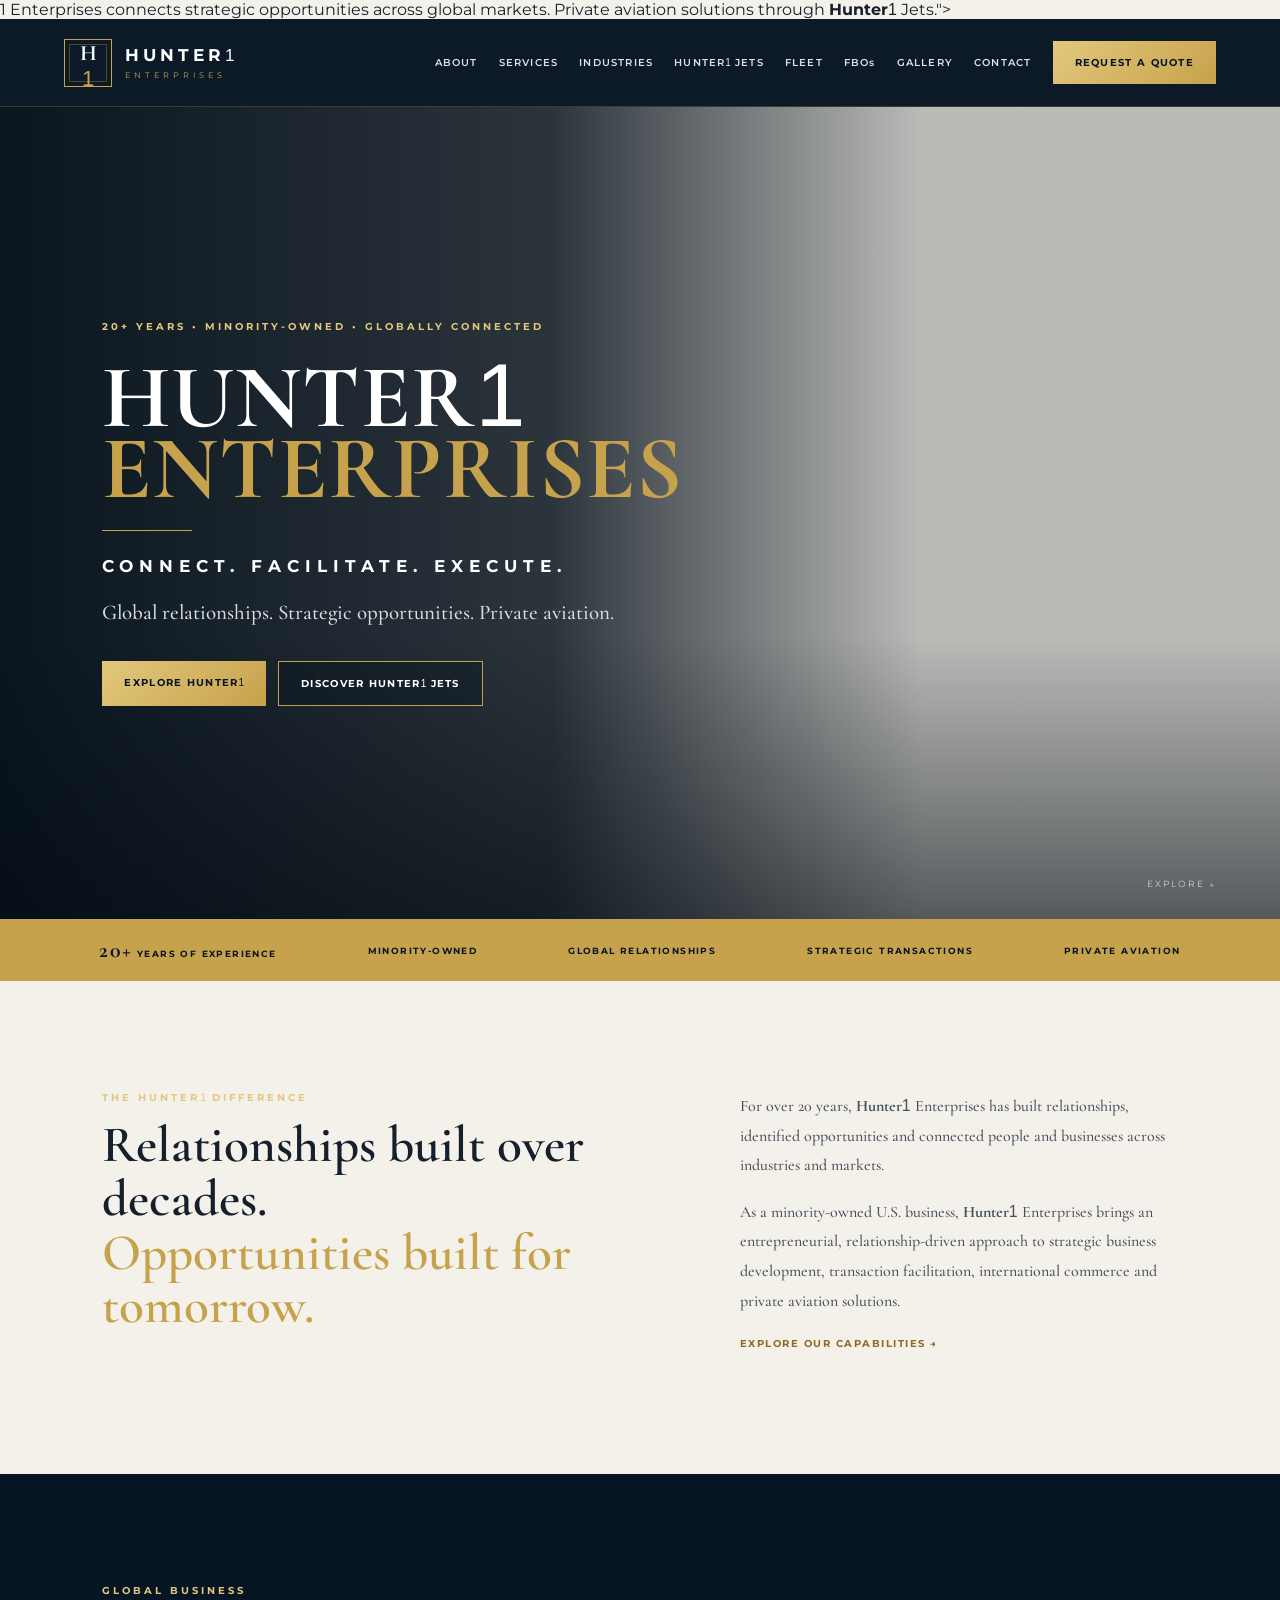
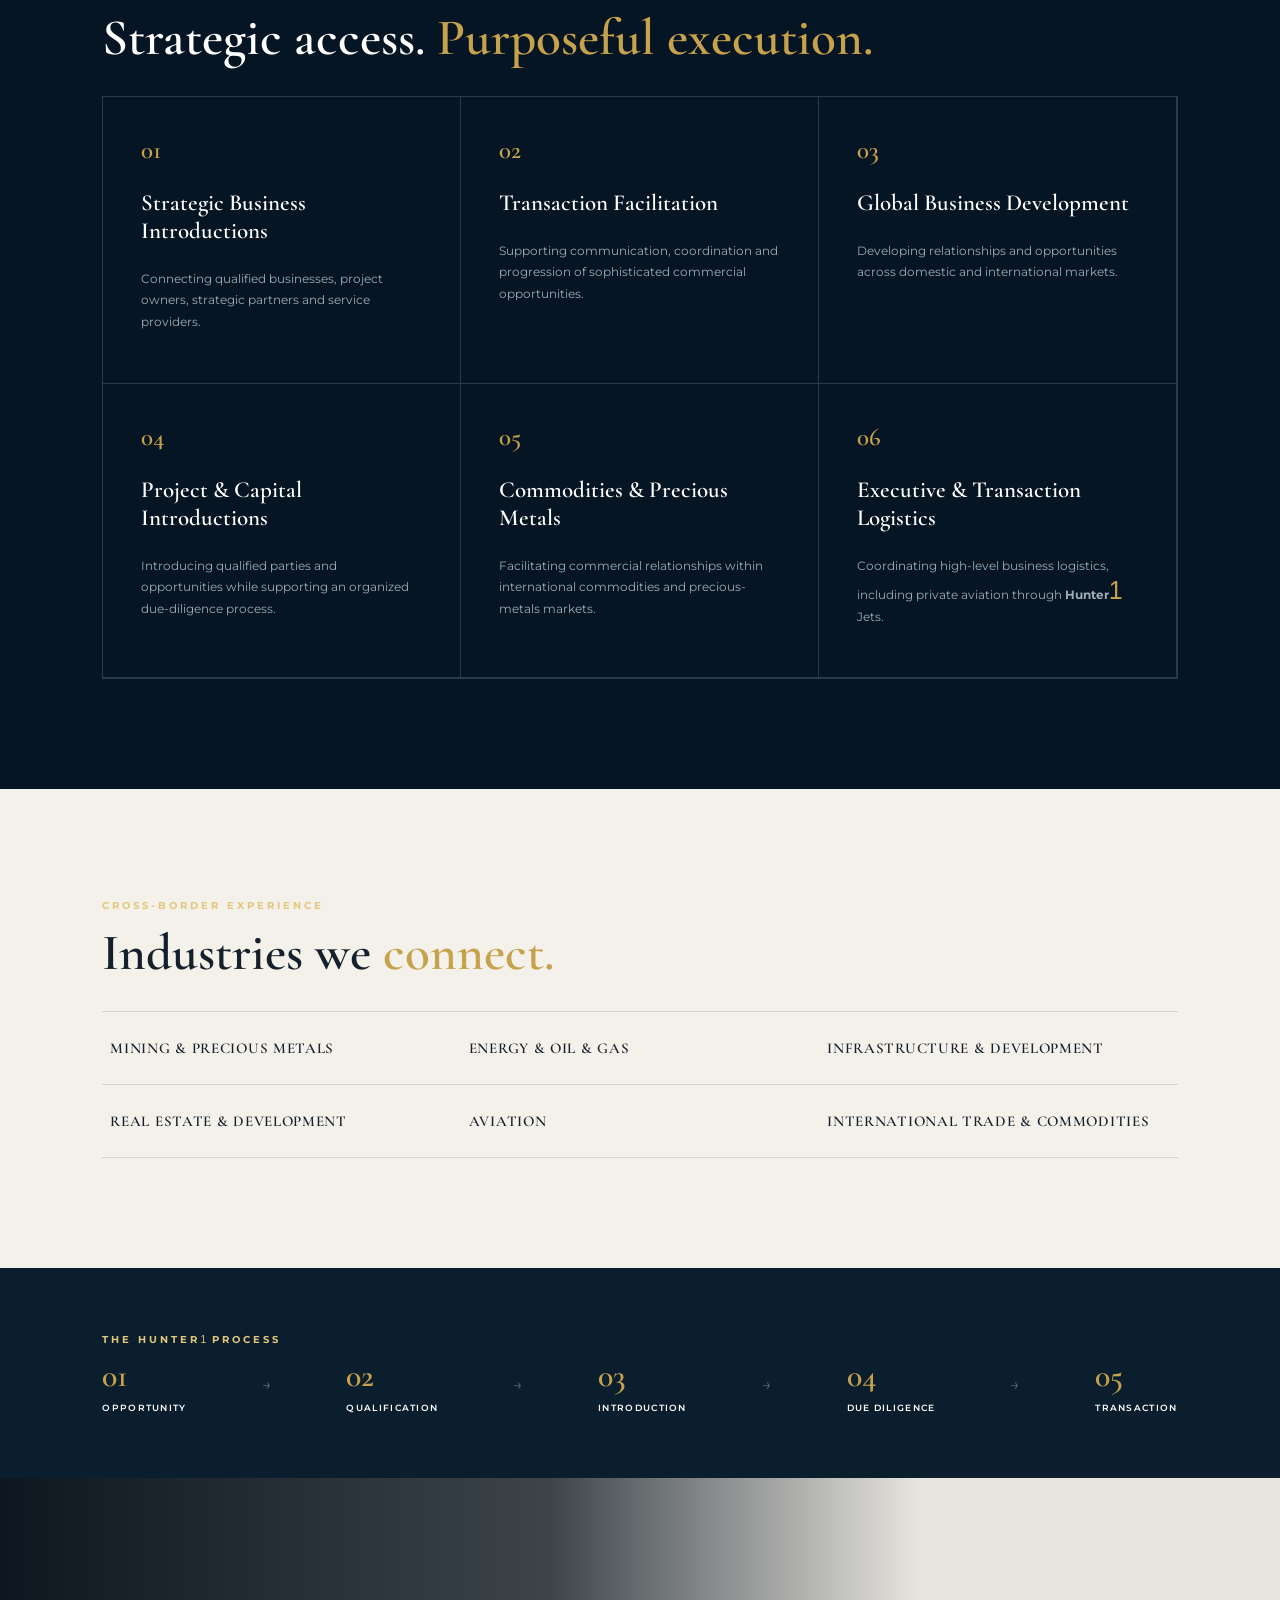
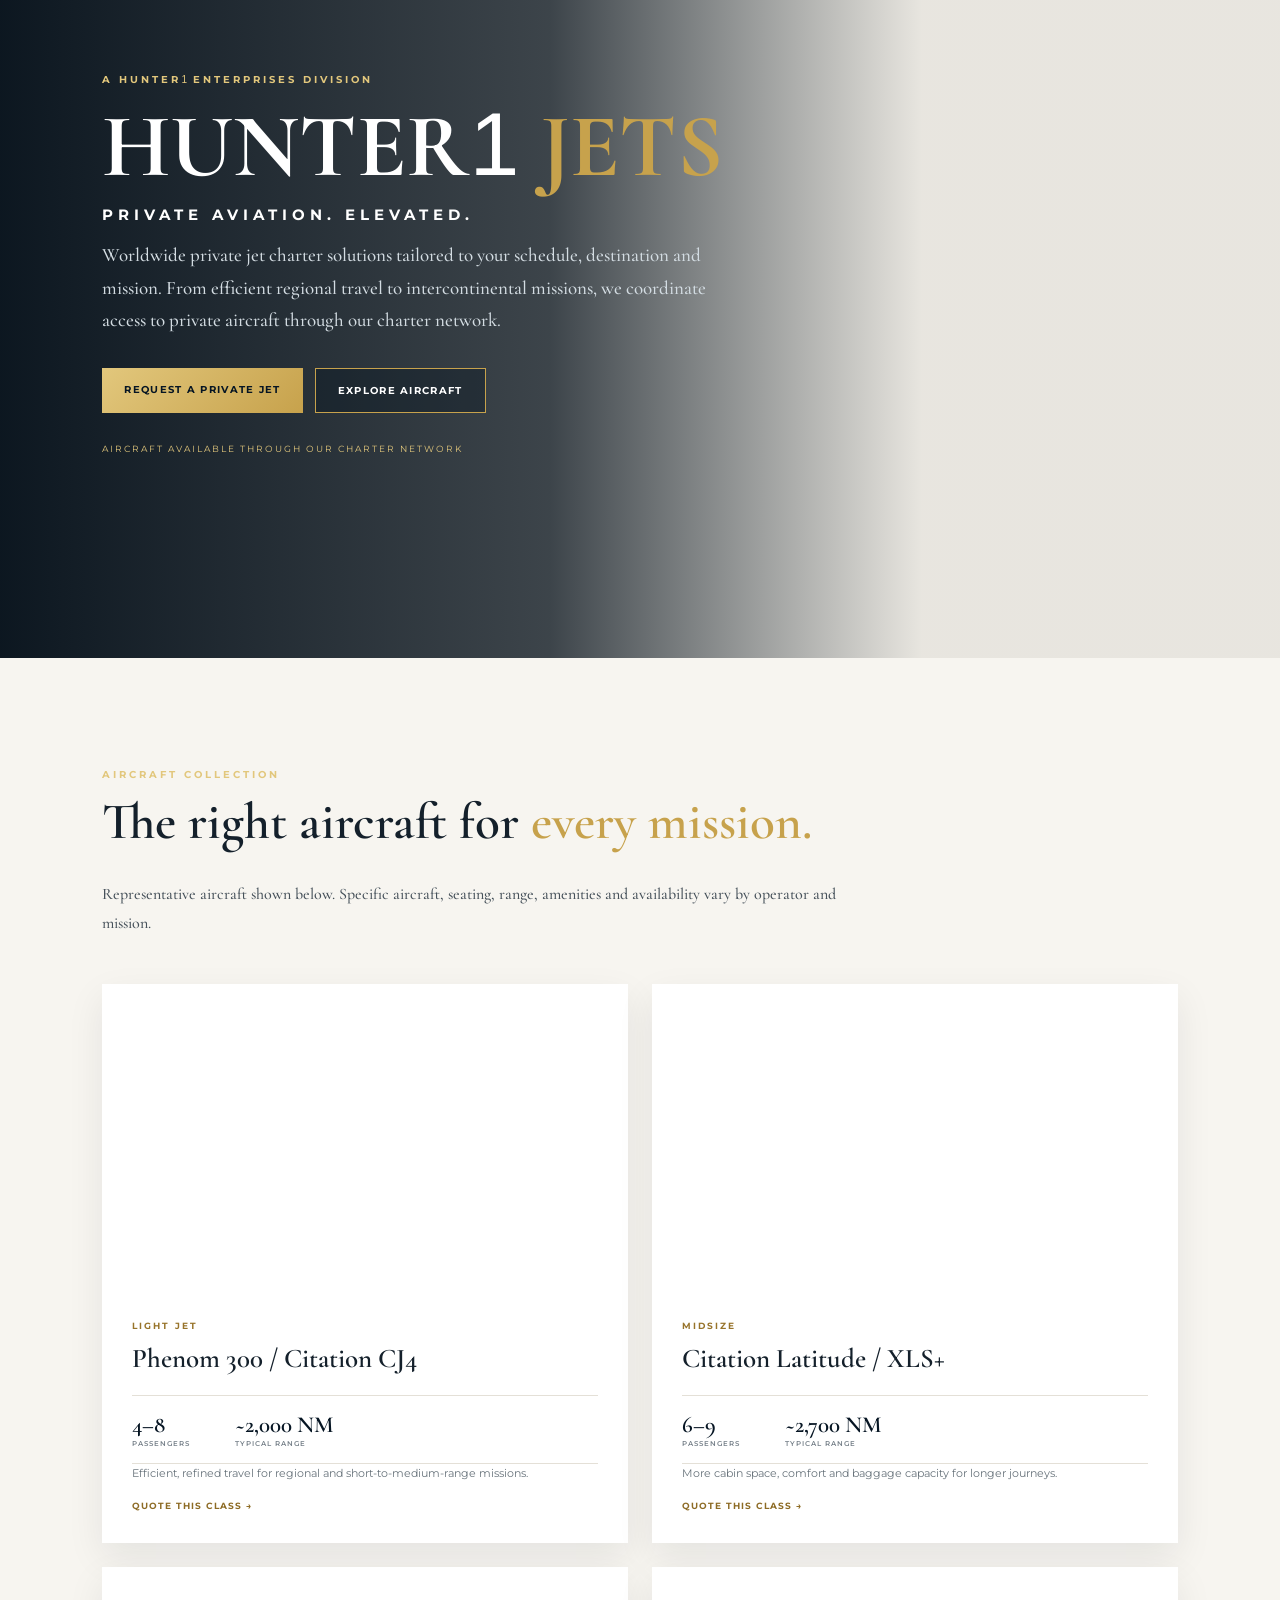
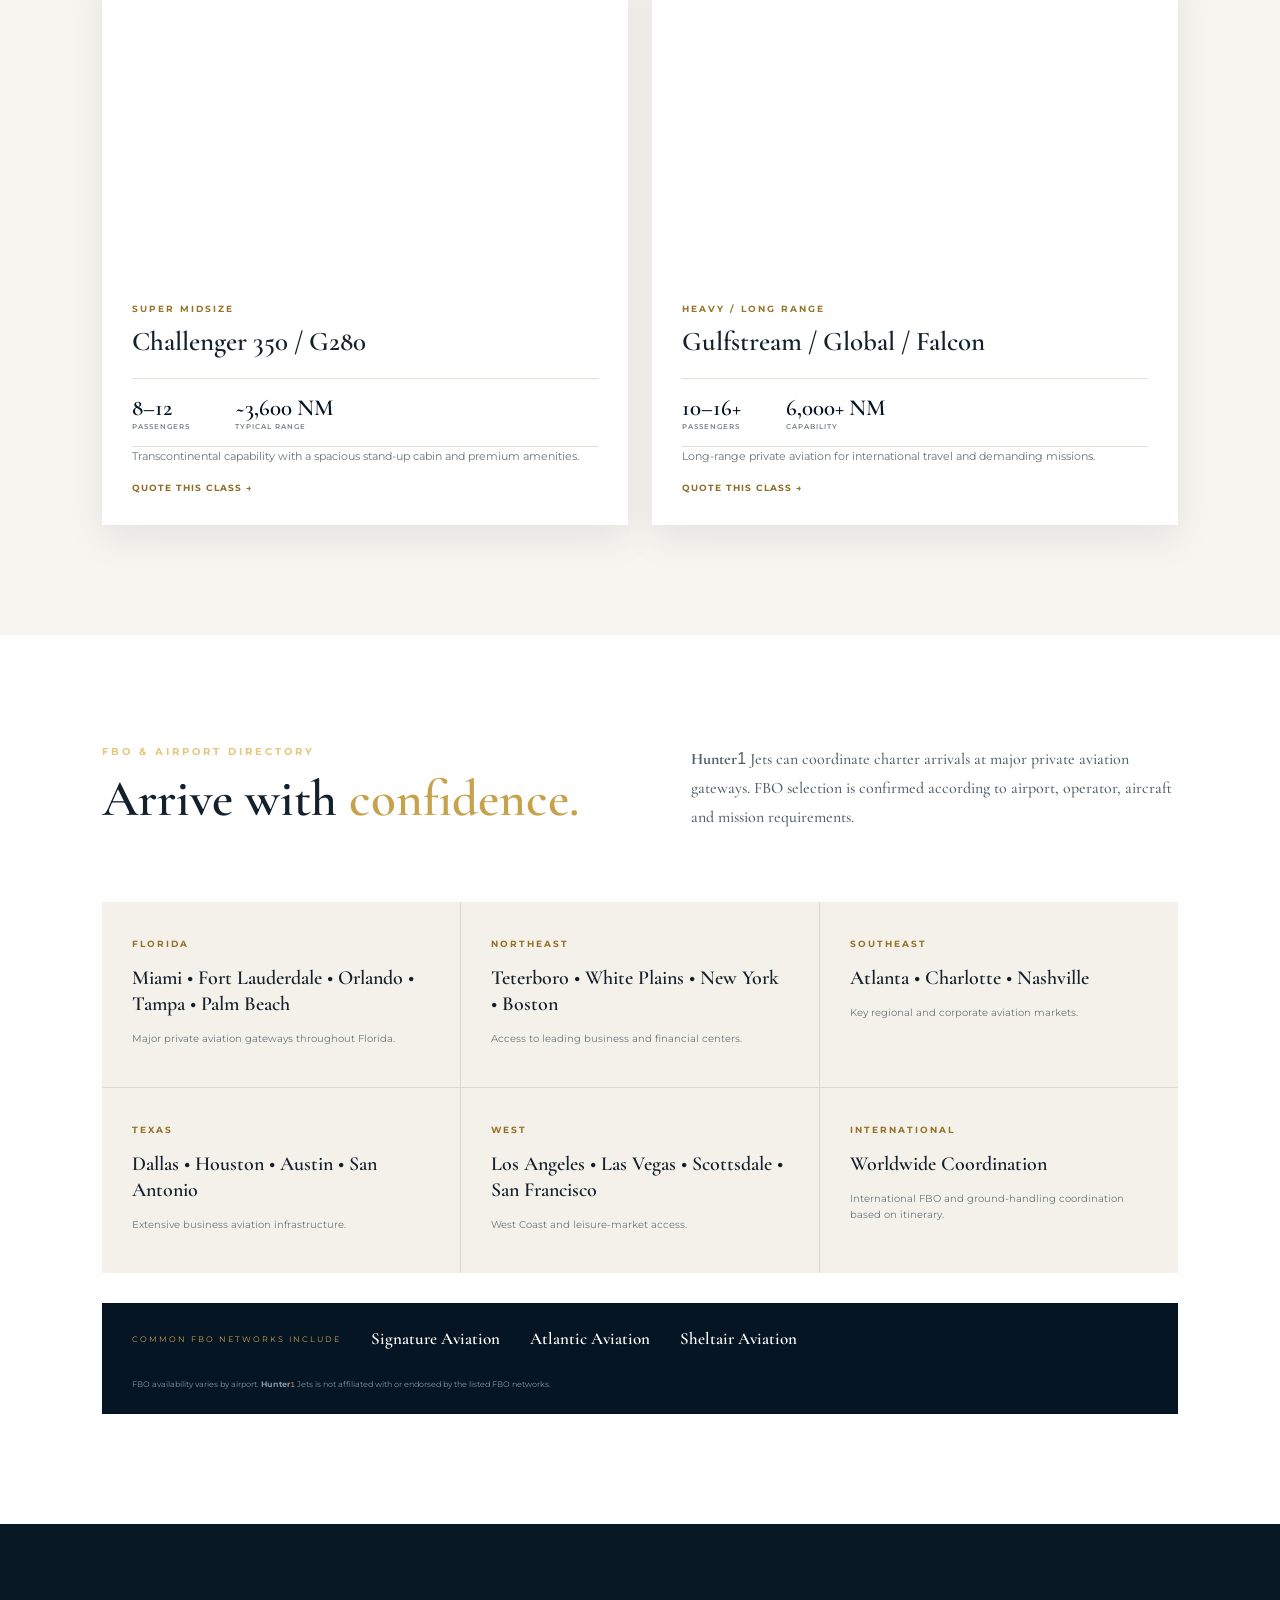
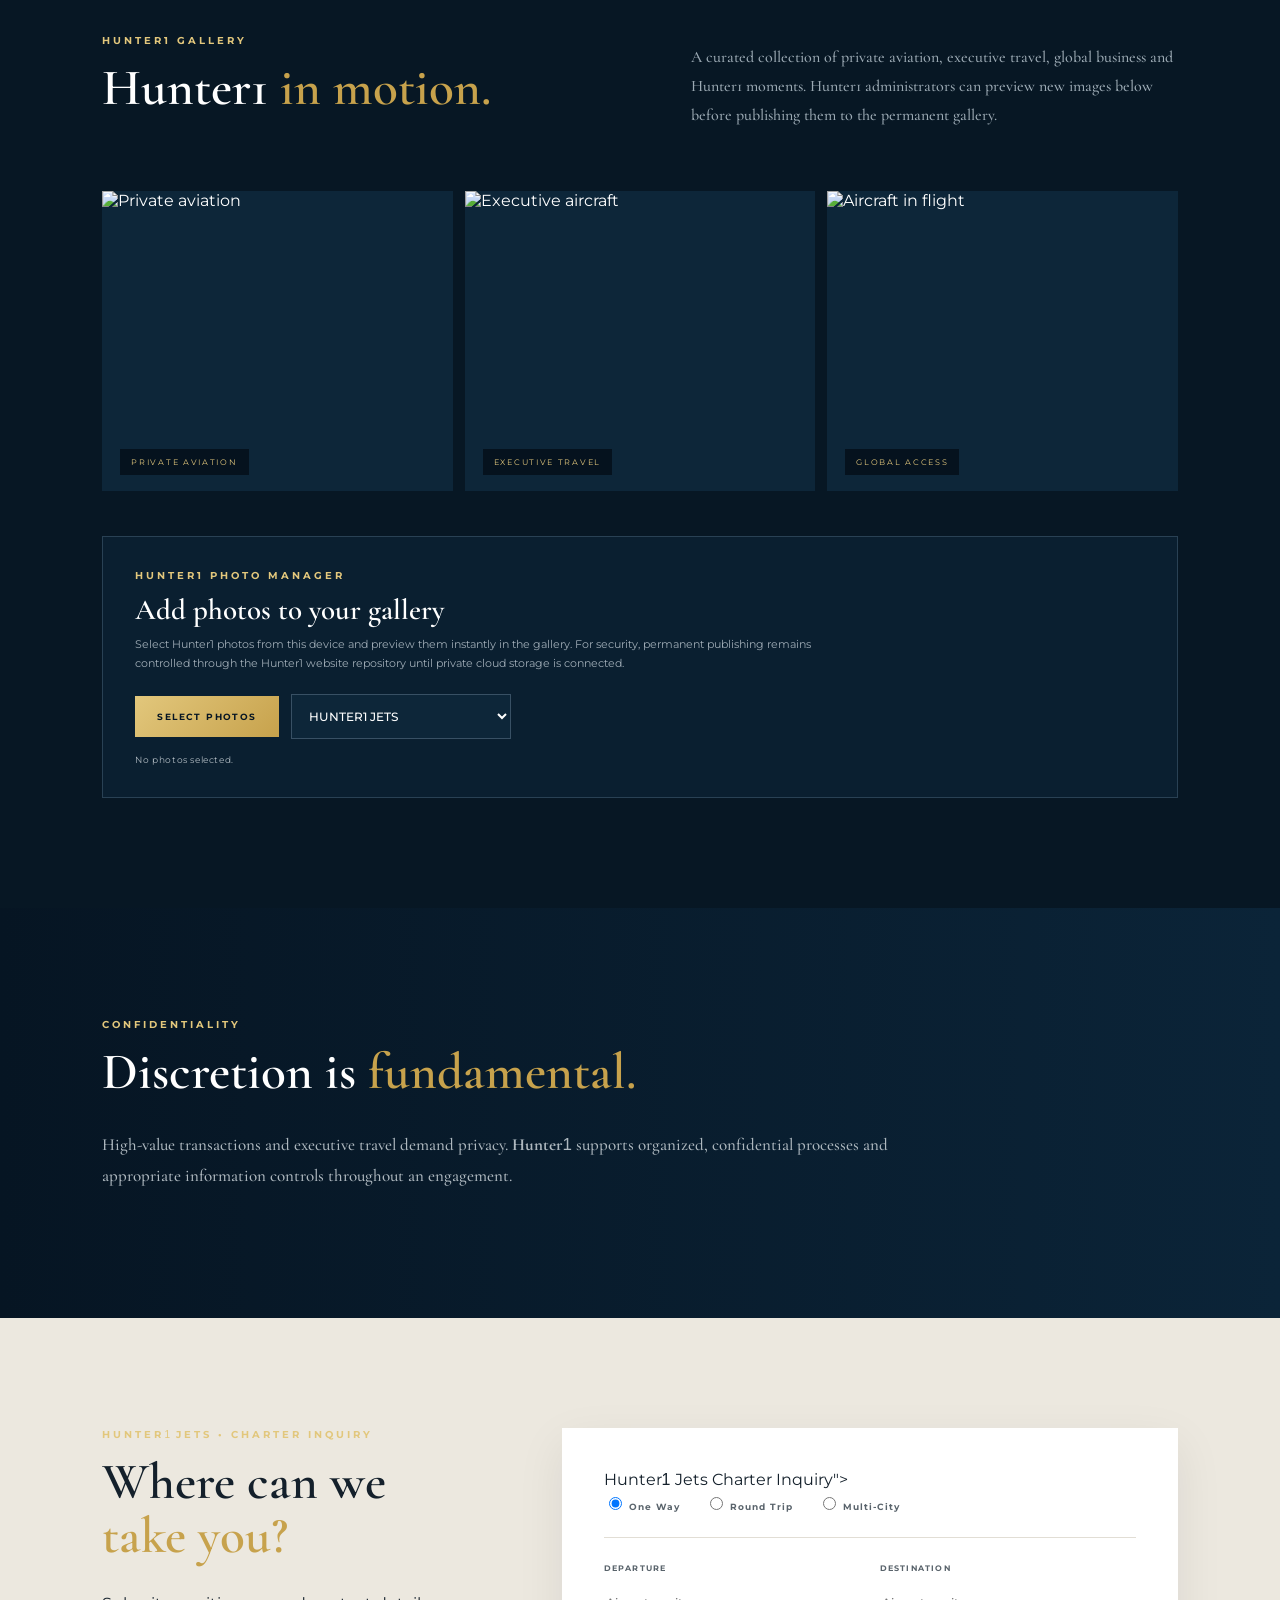
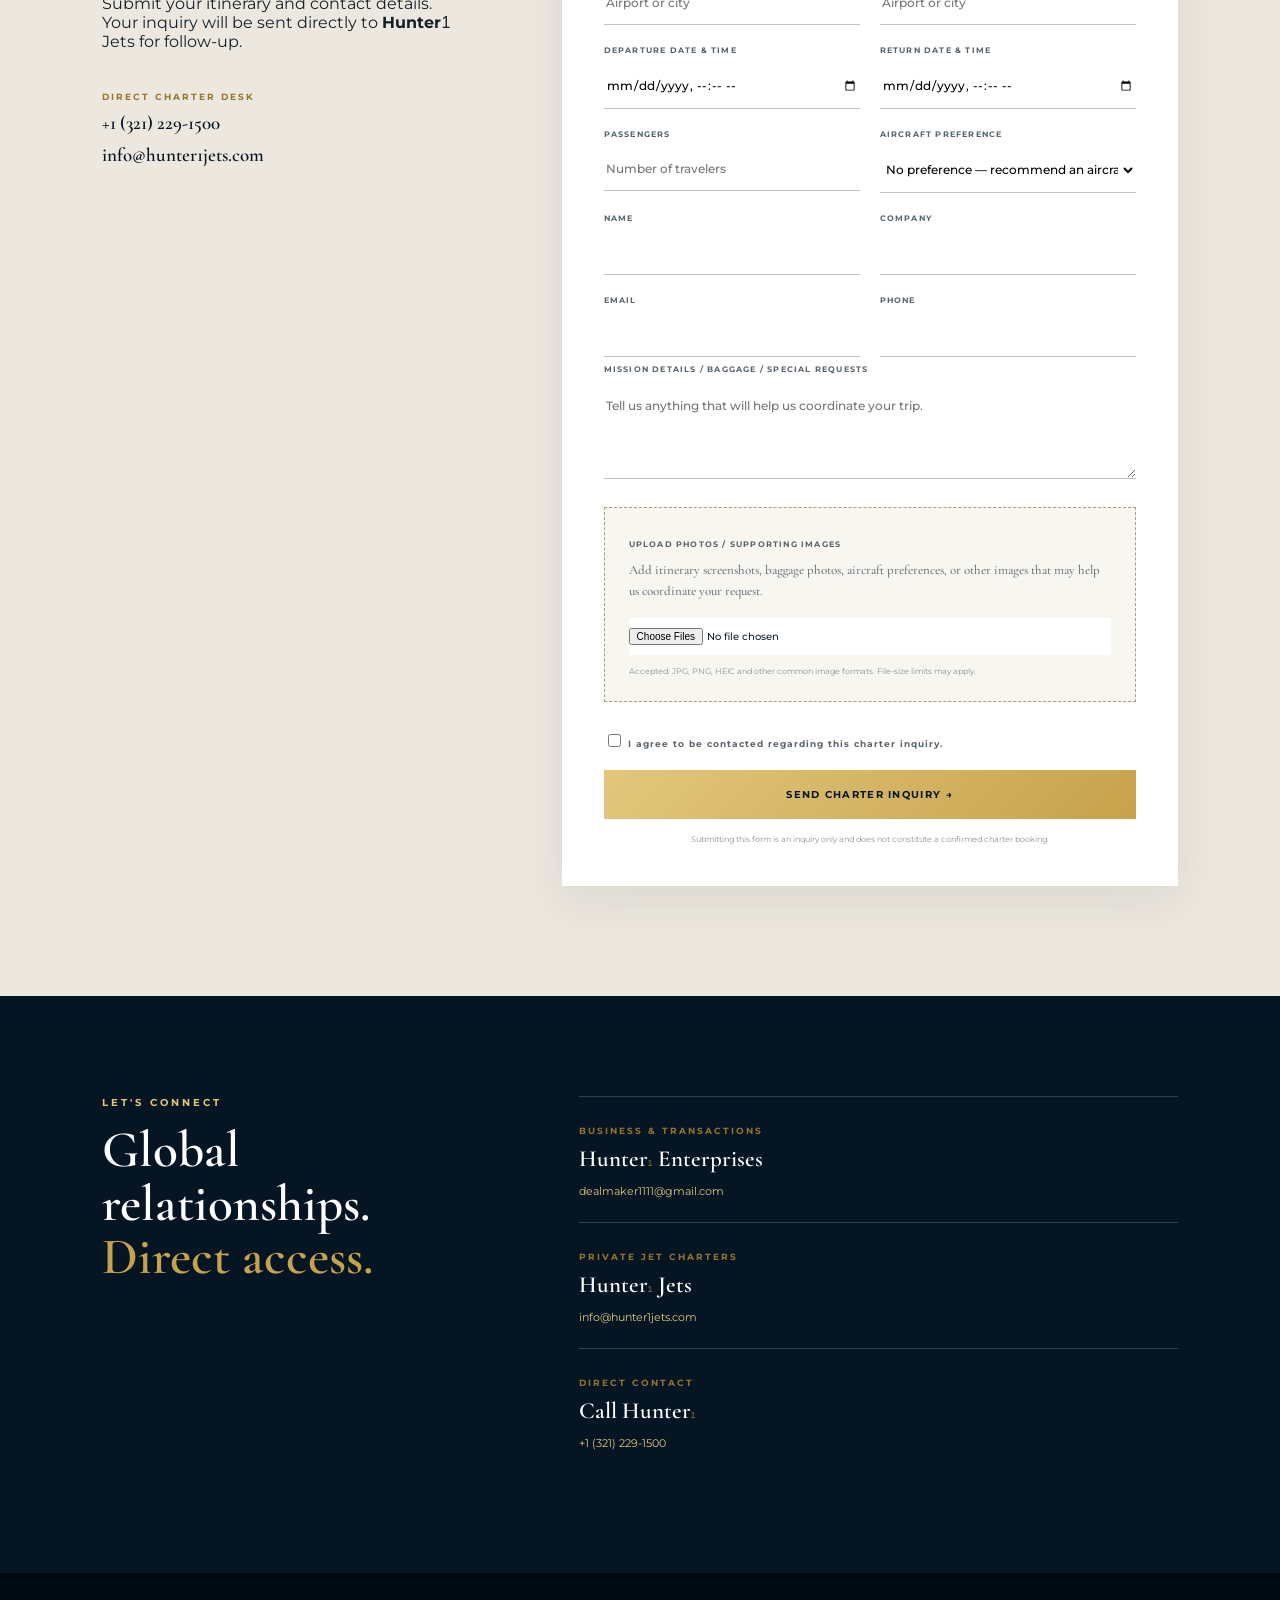
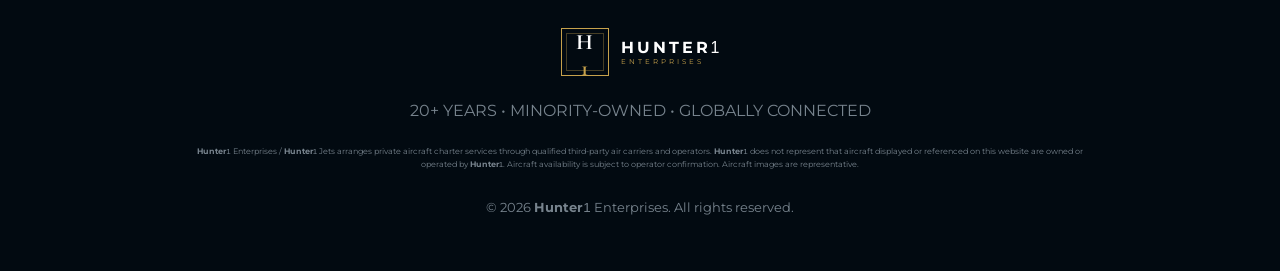
==== index.html @ 5f8fc7d3 "Fix contact links and limit styled numeral treatment" ====
<!doctype html><html lang="en"><head><meta charset="UTF-8"><meta name="viewport" content="width=device-width,initial-scale=1"><title>Hunter1 Enterprises | Global Business & Private Aviation</title><meta name="description" content="Hunter1 Enterprises connects strategic opportunities across global markets. Private aviation solutions through Hunter1 Jets.">1</span> Enterprises connects strategic opportunities across global markets. Private aviation solutions through <strong class="hunter-name">Hunter<span class="one">1</span></strong> Jets."><link rel="preconnect" href="https://fonts.googleapis.com"><link rel="preconnect" href="https://fonts.gstatic.com" crossorigin><link href="https://fonts.googleapis.com/css2?family=Cormorant+Garamond:wght@500;600;700&family=Montserrat:wght@400;500;600;700&display=swap" rel="stylesheet"><link rel="stylesheet" href="styles.css"></head><body>
<header><a class="brand" href="#home"><span class="mark">H<span class="one">1</span></span><span class="wordmark"><b>HUNTER<span class="one">1</span></b><small>ENTERPRISES</small></span></a><button class="menu" aria-label="Menu">☰</button><nav><a href="#about">ABOUT</a><a href="#services">SERVICES</a><a href="#industries">INDUSTRIES</a><a href="#jets">HUNTER<span class="one">1</span> JETS</a><a href="#fleet">FLEET</a><a href="#fbos">FBOs</a><a href="#gallery">GALLERY</a><a href="#contact">CONTACT</a><a class="gold" href="#quote">REQUEST A QUOTE</a></nav></header>
<main><section id="home" class="hero"><div class="hero-copy"><p class="eyebrow">20+ YEARS • MINORITY-OWNED • GLOBALLY CONNECTED</p><h1>HUNTER<span class="one">1</span><br><em>ENTERPRISES</em></h1><div class="rule"></div><h2>CONNECT. FACILITATE. EXECUTE.</h2><p class="lead">Global relationships. Strategic opportunities. Private aviation.</p><div class="actions"><a class="btn" href="#about">EXPLORE HUNTER<span class="one">1</span></a><a class="btn ghost" href="#jets">DISCOVER HUNTER<span class="one">1</span> JETS</a></div></div><a class="scroll" href="#about">EXPLORE ↓</a></section>
<section class="credentials"><span><b>20+</b> YEARS OF EXPERIENCE</span><span>MINORITY-OWNED</span><span>GLOBAL RELATIONSHIPS</span><span>STRATEGIC TRANSACTIONS</span><span>PRIVATE AVIATION</span></section>
<section id="about" class="intro section"><div><p class="eyebrow">THE HUNTER<span class="one">1</span> DIFFERENCE</p><h2>Relationships built over decades.<br><em>Opportunities built for tomorrow.</em></h2></div><div class="prose"><p>For over 20 years, <strong class="hunter-name">Hunter<span class="one">1</span></strong> Enterprises has built relationships, identified opportunities and connected people and businesses across industries and markets.</p><p>As a minority-owned U.S. business, <strong class="hunter-name">Hunter<span class="one">1</span></strong> Enterprises brings an entrepreneurial, relationship-driven approach to strategic business development, transaction facilitation, international commerce and private aviation solutions.</p><a class="textlink" href="#services">EXPLORE OUR CAPABILITIES →</a></div></section>
<section id="services" class="section ink"><p class="eyebrow">GLOBAL BUSINESS</p><h2>Strategic access. <em>Purposeful execution.</em></h2><div class="service-grid"><article><span>01</span><h3>Strategic Business Introductions</h3><p>Connecting qualified businesses, project owners, strategic partners and service providers.</p></article><article><span>02</span><h3>Transaction Facilitation</h3><p>Supporting communication, coordination and progression of sophisticated commercial opportunities.</p></article><article><span>03</span><h3>Global Business Development</h3><p>Developing relationships and opportunities across domestic and international markets.</p></article><article><span>04</span><h3>Project & Capital Introductions</h3><p>Introducing qualified parties and opportunities while supporting an organized due-diligence process.</p></article><article><span>05</span><h3>Commodities & Precious Metals</h3><p>Facilitating commercial relationships within international commodities and precious-metals markets.</p></article><article><span>06</span><h3>Executive & Transaction Logistics</h3><p>Coordinating high-level business logistics, including private aviation through <strong class="hunter-name">Hunter<span class="one">1</span></strong> Jets.</p></article></div></section>
<section id="industries" class="section"><p class="eyebrow">CROSS-BORDER EXPERIENCE</p><h2>Industries we <em>connect.</em></h2><div class="industry-grid"><div>MINING & PRECIOUS METALS</div><div>ENERGY & OIL & GAS</div><div>INFRASTRUCTURE & DEVELOPMENT</div><div>REAL ESTATE & DEVELOPMENT</div><div>AVIATION</div><div>INTERNATIONAL TRADE & COMMODITIES</div></div></section>
<section class="process"><p class="eyebrow">THE HUNTER<span class="one">1</span> PROCESS</p><div class="process-row"><span>01<small>OPPORTUNITY</small></span><i>→</i><span>02<small>QUALIFICATION</small></span><i>→</i><span>03<small>INTRODUCTION</small></span><i>→</i><span>04<small>DUE DILIGENCE</small></span><i>→</i><span>05<small>TRANSACTION</small></span></div></section>
<section id="jets" class="jet-hero"><div class="jet-copy"><p class="eyebrow">A HUNTER<span class="one">1</span> ENTERPRISES DIVISION</p><h2>HUNTER<span class="one">1</span> <em>JETS</em></h2><h3>PRIVATE AVIATION. ELEVATED.</h3><p>Worldwide private jet charter solutions tailored to your schedule, destination and mission. From efficient regional travel to intercontinental missions, we coordinate access to private aircraft through our charter network.</p><div class="actions"><a class="btn" href="#quote">REQUEST A PRIVATE JET</a><a class="btn ghost" href="#fleet">EXPLORE AIRCRAFT</a></div><p class="network">AIRCRAFT AVAILABLE THROUGH OUR CHARTER NETWORK</p></div></section>
<section id="fleet" class="section fleet-section"><p class="eyebrow">AIRCRAFT COLLECTION</p><h2>The right aircraft for <em>every mission.</em></h2><p class="sub">Representative aircraft shown below. Specific aircraft, seating, range, amenities and availability vary by operator and mission.</p><div class="fleet-grid">
<article><div class="aircraft-img light"></div><div class="aircraft-body"><span>LIGHT JET</span><h3>Phenom 300 / Citation CJ4</h3><div class="specs"><b>4–8<small>PASSENGERS</small></b><b>~2,000 NM<small>TYPICAL RANGE</small></b></div><p>Efficient, refined travel for regional and short-to-medium-range missions.</p><a href="#quote" data-aircraft="Light Jet">QUOTE THIS CLASS →</a></div></article>
<article><div class="aircraft-img mid"></div><div class="aircraft-body"><span>MIDSIZE</span><h3>Citation Latitude / XLS+</h3><div class="specs"><b>6–9<small>PASSENGERS</small></b><b>~2,700 NM<small>TYPICAL RANGE</small></b></div><p>More cabin space, comfort and baggage capacity for longer journeys.</p><a href="#quote" data-aircraft="Midsize Jet">QUOTE THIS CLASS →</a></div></article>
<article><div class="aircraft-img super"></div><div class="aircraft-body"><span>SUPER MIDSIZE</span><h3>Challenger 350 / G280</h3><div class="specs"><b>8–12<small>PASSENGERS</small></b><b>~3,600 NM<small>TYPICAL RANGE</small></b></div><p>Transcontinental capability with a spacious stand-up cabin and premium amenities.</p><a href="#quote" data-aircraft="Super Midsize Jet">QUOTE THIS CLASS →</a></div></article>
<article><div class="aircraft-img heavy"></div><div class="aircraft-body"><span>HEAVY / LONG RANGE</span><h3>Gulfstream / Global / Falcon</h3><div class="specs"><b>10–16+<small>PASSENGERS</small></b><b>6,000+ NM<small>CAPABILITY</small></b></div><p>Long-range private aviation for international travel and demanding missions.</p><a href="#quote" data-aircraft="Heavy / Long Range">QUOTE THIS CLASS →</a></div></article></div></section>
<section id="fbos" class="section fbo"><div class="fbo-head"><div><p class="eyebrow">FBO & AIRPORT DIRECTORY</p><h2>Arrive with <em>confidence.</em></h2></div><p><strong class="hunter-name">Hunter<span class="one">1</span></strong> Jets can coordinate charter arrivals at major private aviation gateways. FBO selection is confirmed according to airport, operator, aircraft and mission requirements.</p></div><div class="fbo-grid"><article><b>FLORIDA</b><h3>Miami • Fort Lauderdale • Orlando • Tampa • Palm Beach</h3><p>Major private aviation gateways throughout Florida.</p></article><article><b>NORTHEAST</b><h3>Teterboro • White Plains • New York • Boston</h3><p>Access to leading business and financial centers.</p></article><article><b>SOUTHEAST</b><h3>Atlanta • Charlotte • Nashville</h3><p>Key regional and corporate aviation markets.</p></article><article><b>TEXAS</b><h3>Dallas • Houston • Austin • San Antonio</h3><p>Extensive business aviation infrastructure.</p></article><article><b>WEST</b><h3>Los Angeles • Las Vegas • Scottsdale • San Francisco</h3><p>West Coast and leisure-market access.</p></article><article><b>INTERNATIONAL</b><h3>Worldwide Coordination</h3><p>International FBO and ground-handling coordination based on itinerary.</p></article></div><div class="fbo-networks"><span>COMMON FBO NETWORKS INCLUDE</span><b>Signature Aviation</b><b>Atlantic Aviation</b><b>Sheltair Aviation</b><small>FBO availability varies by airport. <strong class="hunter-name">Hunter<span class="one">1</span></strong> Jets is not affiliated with or endorsed by the listed FBO networks.</small></div></section>
<section id="gallery" class="section gallery"><div class="gallery-head"><div><p class="eyebrow">HUNTER1 GALLERY</p><h2>Hunter1 <em>in motion.</em></h2></div><p>A curated collection of private aviation, executive travel, global business and Hunter1 moments. Hunter1 administrators can preview new images below before publishing them to the permanent gallery.</p></div><div id="galleryGrid" class="gallery-grid"><figure><img src="https://images.unsplash.com/photo-1540962351504-03099e0a754b?auto=format&fit=crop&w=1200&q=85" alt="Private aviation"><figcaption>PRIVATE AVIATION</figcaption></figure><figure><img src="https://images.unsplash.com/photo-1569154941061-e231b4725ef1?auto=format&fit=crop&w=1200&q=85" alt="Executive aircraft"><figcaption>EXECUTIVE TRAVEL</figcaption></figure><figure><img src="https://images.unsplash.com/photo-1436491865332-7a61a109cc05?auto=format&fit=crop&w=1200&q=85" alt="Aircraft in flight"><figcaption>GLOBAL ACCESS</figcaption></figure></div><div class="admin-upload"><p class="eyebrow">HUNTER1 PHOTO MANAGER</p><h3>Add photos to your gallery</h3><p>Select Hunter1 photos from this device and preview them instantly in the gallery. For security, permanent publishing remains controlled through the Hunter1 website repository until private cloud storage is connected.</p><div class="upload-controls"><label class="upload-btn" for="hunterGalleryUpload">SELECT PHOTOS</label><input id="hunterGalleryUpload" type="file" accept="image/*" multiple hidden><select id="galleryCategory"><option>HUNTER1 JETS</option><option>AIRCRAFT</option><option>EXECUTIVE TRAVEL</option><option>GLOBAL BUSINESS</option><option>EVENTS</option><option>FEATURED</option></select></div><div id="uploadStatus" class="upload-status">No photos selected.</div></div></section><section class="privacy"><p class="eyebrow">CONFIDENTIALITY</p><h2>Discretion is <em>fundamental.</em></h2><p>High-value transactions and executive travel demand privacy. <strong class="hunter-name">Hunter<span class="one">1</span></strong> supports organized, confidential processes and appropriate information controls throughout an engagement.</p></section>
<section id="quote" class="quote section"><div class="quote-intro"><p class="eyebrow">HUNTER<span class="one">1</span> JETS • CHARTER INQUIRY</p><h2>Where can we <em>take you?</em></h2><p>Submit your itinerary and contact details. Your inquiry will be sent directly to <strong class="hunter-name">Hunter<span class="one">1</span></strong> Jets for follow-up.</p><div class="direct"><span>DIRECT CHARTER DESK</span><a href="tel:+13212291500">+1 (321) 229-1500</a><a href="mailto:info@hunter1jets.com">info@hunter1jets.com</a></div></div>
<form id="charterForm" action="https://formsubmit.co/info@hunter1jets.com" method="POST"><input type="hidden" name="_subject" value="New <strong class="hunter-name">Hunter<span class="one">1</span></strong> Jets Charter Inquiry"><input type="hidden" name="_template" value="table"><input type="text" name="_honey" class="hide" tabindex="-1" autocomplete="off"><div class="triptype"><label><input type="radio" name="Trip Type" value="One Way" checked> One Way</label><label><input type="radio" name="Trip Type" value="Round Trip"> Round Trip</label><label><input type="radio" name="Trip Type" value="Multi-City"> Multi-City</label></div><div class="formgrid"><label>DEPARTURE<input name="Departure" placeholder="Airport or city" required></label><label>DESTINATION<input name="Destination" placeholder="Airport or city" required></label><label>DEPARTURE DATE & TIME<input type="datetime-local" name="Departure Date" required></label><label>RETURN DATE & TIME<input type="datetime-local" name="Return Date"></label><label>PASSENGERS<input type="number" min="1" name="Passengers" placeholder="Number of travelers" required></label><label>AIRCRAFT PREFERENCE<select id="aircraftSelect" name="Aircraft Preference"><option value="No preference">No preference — recommend an aircraft</option><option>Light Jet</option><option>Midsize Jet</option><option>Super Midsize Jet</option><option>Heavy / Long Range</option></select></label><label>NAME<input name="Name" required></label><label>COMPANY<input name="Company"></label><label>EMAIL<input type="email" name="Email" required></label><label>PHONE<input type="tel" name="Phone" required></label></div><label>MISSION DETAILS / BAGGAGE / SPECIAL REQUESTS<textarea name="Details" placeholder="Tell us anything that will help us coordinate your trip."></textarea></label><div class="upload-box"><label for="photoUpload">UPLOAD PHOTOS / SUPPORTING IMAGES</label><p>Add itinerary screenshots, baggage photos, aircraft preferences, or other images that may help us coordinate your request.</p><input id="photoUpload" class="file-input" type="file" name="attachment" accept="image/*" multiple><small>Accepted: JPG, PNG, HEIC and other common image formats. File-size limits may apply.</small></div><label class="consent"><input type="checkbox" required> I agree to be contacted regarding this charter inquiry.</label><button class="btn submit" type="submit">SEND CHARTER INQUIRY →</button><p class="formnote">Submitting this form is an inquiry only and does not constitute a confirmed charter booking.</p></form></section>
<section id="contact" class="contact"><div><p class="eyebrow">LET'S CONNECT</p><h2>Global relationships.<br><em>Direct access.</em></h2></div><div class="contact-cards"><article><span>BUSINESS & TRANSACTIONS</span><h3>Hunter<span class="one">1</span> Enterprises</h3><a href="mailto:dealmaker1111@gmail.com">dealmaker1111@gmail.com</a></article><article><span>PRIVATE JET CHARTERS</span><h3>Hunter<span class="one">1</span> Jets</h3><a href="mailto:info@hunter1jets.com">info@hunter1jets.com</a></article><article><span>DIRECT CONTACT</span><h3>Call Hunter<span class="one">1</span></h3><a href="tel:+13212291500">+1 (321) 229-1500</a></article></div></section></main>
<footer><div class="footerbrand"><span class="mark">H<span>1</span></span><div><b>HUNTER<span class="one">1</span></b><small>ENTERPRISES</small></div></div><p>20+ YEARS • MINORITY-OWNED • GLOBALLY CONNECTED</p><p class="legal"><strong class="hunter-name">Hunter<span class="one">1</span></strong> Enterprises / <strong class="hunter-name">Hunter<span class="one">1</span></strong> Jets arranges private aircraft charter services through qualified third-party air carriers and operators. <strong class="hunter-name">Hunter<span class="one">1</span></strong> does not represent that aircraft displayed or referenced on this website are owned or operated by <strong class="hunter-name">Hunter<span class="one">1</span></strong>. Aircraft availability is subject to operator confirmation. Aircraft images are representative.</p><small>© 2026 <strong class="hunter-name">Hunter<span class="one">1</span></strong> Enterprises. All rights reserved.</small></footer>
<script>document.querySelector('.menu').onclick=()=>document.querySelector('nav').classList.toggle('open');document.querySelectorAll('[data-aircraft]').forEach(a=>a.onclick=()=>{document.querySelector('#aircraftSelect').value=a.dataset.aircraft});document.querySelectorAll('nav a').forEach(a=>a.onclick=()=>document.querySelector('nav').classList.remove('open'));n.replaceWith(frag)});const gu=document.querySelector('#hunterGalleryUpload');if(gu){gu.addEventListener('change',e=>{const files=[...e.target.files];const grid=document.querySelector('#galleryGrid');const cat=document.querySelector('#galleryCategory').value;document.querySelector('#uploadStatus').textContent=files.length?files.length+' photo'+(files.length>1?'s':'')+' ready for preview.':'No photos selected.';files.forEach(file=>{const url=URL.createObjectURL(file);const fig=document.createElement('figure');fig.className='preview-photo';fig.innerHTML='<img alt="Hunter1 uploaded preview"><figcaption></figcaption>';fig.querySelector('img').src=url;fig.querySelector('figcaption').textContent=cat+' • PREVIEW';grid.prepend(fig)})})}</script></body></html>
---- styles.css ----
:root{--ink:#061523;--ink2:#0a2236;--gold:#c7a24c;--gold2:#e2c77c;--ivory:#f4f1ea;--white:#fff;--muted:#9eabb5;--line:#d8d3c8}*{box-sizing:border-box}html{scroll-behavior:smooth}body{margin:0;background:var(--ivory);color:#14202b;font-family:Montserrat,Arial,sans-serif}h1,h2,h3,p{margin-top:0}em{font-style:normal;color:var(--gold)}a{color:inherit}header{height:88px;padding:0 5vw;background:rgba(5,18,31,.97);display:flex;align-items:center;justify-content:space-between;position:sticky;top:0;z-index:20;border-bottom:1px solid rgba(199,162,76,.25)}.brand{display:flex;align-items:center;text-decoration:none;color:white}.mark{width:48px;height:48px;border:1px solid var(--gold);display:grid;place-items:center;font:700 22px 'Cormorant Garamond';color:white;position:relative}.mark:after{content:"";position:absolute;inset:4px;border:1px solid rgba(199,162,76,.35)}.mark span{color:var(--gold)}.wordmark{display:flex;flex-direction:column;margin-left:13px;letter-spacing:4px}.wordmark b{font-size:17px}.wordmark small{font-size:8px;color:var(--gold);margin-top:4px}nav{display:flex;align-items:center;gap:21px}nav a{font-size:10px;letter-spacing:1.2px;text-decoration:none;color:#dce3e8;font-weight:600}.gold,.btn{background:linear-gradient(135deg,var(--gold2),var(--gold));color:var(--ink)!important;padding:15px 22px;border:0;text-decoration:none;font:700 10px Montserrat;letter-spacing:1.3px;display:inline-block;cursor:pointer}.menu{display:none;background:none;border:0;color:var(--gold);font-size:24px}.hero{min-height:calc(100vh - 88px);position:relative;display:flex;align-items:center;padding:8vw;color:white;background:linear-gradient(90deg,rgba(3,14,24,.97) 0%,rgba(3,14,24,.83) 43%,rgba(3,14,24,.24) 72%),url('https://images.unsplash.com/photo-1540962351504-03099e0a754b?auto=format&fit=crop&w=2400&q=90') center/cover}.hero:after{content:"";position:absolute;inset:0;background:linear-gradient(0deg,rgba(2,10,17,.55),transparent 35%);pointer-events:none}.hero-copy{position:relative;z-index:2;max-width:870px}.eyebrow{color:var(--gold2);font-size:10px;letter-spacing:3px;font-weight:700}.hero h1{font:700 clamp(58px,7vw,100px)/.8 'Cormorant Garamond';letter-spacing:1px;margin:27px 0 25px}.hero h1 em{display:inline-block}.rule{height:1px;width:90px;background:var(--gold);margin:25px 0}.hero h2{font-size:17px;letter-spacing:6px;margin-bottom:20px}.lead{font:500 21px/1.6 'Cormorant Garamond';color:#d9e0e5}.actions{display:flex;gap:12px;margin-top:32px}.ghost{background:rgba(5,18,31,.35)!important;color:white!important;border:1px solid var(--gold)}.scroll{position:absolute;z-index:3;bottom:30px;right:5vw;color:#c8d0d7;text-decoration:none;font-size:9px;letter-spacing:2px}.credentials{background:var(--gold);color:var(--ink);display:flex;justify-content:space-around;align-items:center;gap:20px;padding:18px 5%;font-size:9px;letter-spacing:1.4px;font-weight:700}.credentials b{font:700 22px 'Cormorant Garamond'}.section{padding:110px 8%}.intro{display:grid;grid-template-columns:1.1fr .9fr;gap:8vw;align-items:start}.section h2,.privacy h2,.contact h2{font:600 clamp(38px,4vw,58px)/1.05 'Cormorant Garamond';margin:15px 0 30px}.prose p,.sub{font:500 16px/1.85 'Cormorant Garamond';color:#46515a}.textlink{color:#8d6b25;text-decoration:none;font-size:10px;letter-spacing:1.5px;font-weight:700}.ink{background:var(--ink);color:white}.service-grid{display:grid;grid-template-columns:repeat(3,1fr);border:1px solid #263c4d}.service-grid article{padding:38px;border-right:1px solid #263c4d;border-bottom:1px solid #263c4d;min-height:230px}.service-grid span{font:600 25px 'Cormorant Garamond';color:var(--gold)}.service-grid h3{font:600 23px 'Cormorant Garamond';margin-top:24px}.service-grid p{color:var(--muted);font-size:12px;line-height:1.8}.industry-grid{display:grid;grid-template-columns:repeat(3,1fr);border-top:1px solid var(--line)}.industry-grid div{padding:27px 8px;border-bottom:1px solid var(--line);font:600 15px 'Cormorant Garamond';letter-spacing:.7px}.process{background:#0b1e2e;color:white;padding:65px 8%}.process-row{display:flex;align-items:center;justify-content:space-between}.process-row span{font:600 32px 'Cormorant Garamond';color:var(--gold)}.process-row small{display:block;color:white;font:600 9px Montserrat;letter-spacing:1.3px;margin-top:7px}.process-row i{color:#526676}.jet-hero{min-height:780px;padding:8vw;display:flex;align-items:center;color:white;background:linear-gradient(90deg,rgba(3,14,24,.96) 0%,rgba(3,14,24,.76) 43%,rgba(3,14,24,.05) 72%),url('https://images.unsplash.com/photo-1569154941061-e231b4725ef1?auto=format&fit=crop&w=2400&q=90') center/cover}.jet-copy{max-width:650px}.jet-copy h2{font:700 clamp(58px,7vw,92px)/.9 'Cormorant Garamond';margin:18px 0}.jet-copy h3{font-size:15px;letter-spacing:5px}.jet-copy>p:not(.eyebrow,.network){font:500 19px/1.7 'Cormorant Garamond';color:#d3dce2}.network{margin-top:30px;color:var(--gold2);font-size:9px;letter-spacing:2px}.fleet-section{background:#f7f5f0}.fleet-section>.sub{max-width:750px}.fleet-grid{display:grid;grid-template-columns:repeat(2,1fr);gap:24px;margin-top:45px}.fleet-grid article{background:white;box-shadow:0 14px 35px rgba(8,24,37,.08)}.aircraft-img{height:300px;background-size:cover;background-position:center}.aircraft-img.light{background-image:url('https://images.unsplash.com/photo-1556388158-158ea5ccacbd?auto=format&fit=crop&w=1200&q=85')}.aircraft-img.mid{background-image:url('https://images.unsplash.com/photo-1474302770737-173ee21bab63?auto=format&fit=crop&w=1200&q=85')}.aircraft-img.super{background-image:url('https://images.unsplash.com/photo-1542296332-2e4473faf563?auto=format&fit=crop&w=1200&q=85')}.aircraft-img.heavy{background-image:url('https://images.unsplash.com/photo-1436491865332-7a61a109cc05?auto=format&fit=crop&w=1200&q=85')}.aircraft-body{padding:30px}.aircraft-body>span,.direct span,.contact-cards span{font-size:9px;letter-spacing:2px;color:#98742b;font-weight:700}.aircraft-body h3{font:600 27px 'Cormorant Garamond';margin:9px 0 20px}.specs{display:flex;gap:45px;border-block:1px solid #e4e0d7;padding:15px 0}.specs b{font:600 23px 'Cormorant Garamond';color:var(--ink)}.specs small{display:block;font:600 7px Montserrat;letter-spacing:1px;color:#77818a}.aircraft-body p{font-size:11px;line-height:1.7;color:#68737b}.aircraft-body a{font-size:9px;letter-spacing:1px;color:#8d6b25;text-decoration:none;font-weight:700}.fbo{background:white}.fbo-head{display:grid;grid-template-columns:1fr 1fr;gap:8vw}.fbo-head>p{font:500 16px/1.8 'Cormorant Garamond';color:#52606a}.fbo-grid{display:grid;grid-template-columns:repeat(3,1fr);gap:1px;background:#ddd7ca;margin-top:45px}.fbo-grid article{background:var(--ivory);padding:30px;min-height:180px}.fbo-grid b{font-size:9px;letter-spacing:2px;color:#957126}.fbo-grid h3{font:600 20px/1.3 'Cormorant Garamond';margin:14px 0}.fbo-grid p{font-size:10px;line-height:1.6;color:#6d777e}.fbo-networks{margin-top:30px;padding:25px 30px;background:var(--ink);color:white;display:flex;gap:30px;align-items:center;flex-wrap:wrap}.fbo-networks span{font-size:8px;letter-spacing:2px;color:var(--gold)}.fbo-networks b{font:600 17px 'Cormorant Garamond'}.fbo-networks small{color:#87949d;font-size:8px;flex-basis:100%}.privacy{padding:110px 30% 110px 8%;background:linear-gradient(90deg,#061523 0%,#0b2438 100%);color:white}.privacy p:last-child{color:#aeb8bf;font:500 17px/1.8 'Cormorant Garamond'}.quote{display:grid;grid-template-columns:.75fr 1.25fr;gap:7vw;background:#ece8df}.quote-intro{position:sticky;top:130px;align-self:start}.direct{margin-top:40px;display:flex;flex-direction:column;gap:9px}.direct a{font:600 19px 'Cormorant Garamond';color:var(--ink);text-decoration:none}form{background:white;padding:42px;box-shadow:0 16px 45px rgba(8,24,37,.08)}.triptype{display:flex;gap:25px;padding-bottom:25px;margin-bottom:25px;border-bottom:1px solid #e2ded5}.triptype label,.consent{font-size:9px;letter-spacing:1px}.triptype input,.consent input{width:auto}.formgrid{display:grid;grid-template-columns:1fr 1fr;gap:20px}form label{font-size:8px;letter-spacing:1.2px;font-weight:700;color:#59636b}input,select,textarea{width:100%;margin-top:8px;padding:14px 2px;border:0;border-bottom:1px solid #bbc1c5;background:white;font:500 12px Montserrat;outline:none}textarea{height:95px;resize:vertical}.consent{display:block;margin:20px 0}.submit{width:100%;padding:18px}.formnote{text-align:center;color:#8a9297;font-size:8px;margin:15px 0 0}.hide{position:absolute;left:-9999px}.contact{padding:100px 8%;background:var(--ink);color:white;display:grid;grid-template-columns:1fr 1.5fr;gap:6vw}.contact-cards{display:grid;grid-template-columns:1fr;gap:1px}.contact-cards article{border-top:1px solid #2b4050;padding:22px 0}.contact-cards h3{font:600 23px 'Cormorant Garamond';margin:7px 0}.contact-cards a{color:var(--gold2);font-size:11px;text-decoration:none}footer{padding:55px 8%;background:#020a11;color:#77838d;text-align:center}.footerbrand{display:flex;justify-content:center;align-items:center;color:white;margin-bottom:25px}.footerbrand>div{display:flex;flex-direction:column;text-align:left;margin-left:12px;letter-spacing:3px}.footerbrand small{color:var(--gold);font-size:7px}.legal{max-width:900px;margin:25px auto;font-size:8px;line-height:1.7}@media(max-width:1050px){nav{gap:12px}nav a{font-size:8px}.service-grid{grid-template-columns:repeat(2,1fr)}}@media(max-width:800px){header{height:75px}.menu{display:block}nav{display:none;position:absolute;top:75px;left:0;right:0;background:var(--ink);padding:25px 6%;flex-direction:column;align-items:stretch}nav.open{display:flex}.hero{min-height:760px;padding:12vw 7%}.hero h2{font-size:12px;letter-spacing:3px}.credentials{display:none}.section{padding:80px 7%}.intro,.fbo-head,.quote,.contact{grid-template-columns:1fr}.service-grid,.industry-grid,.fbo-grid{grid-template-columns:1fr 1fr}.fleet-grid{grid-template-columns:1fr}.process-row{flex-wrap:wrap;gap:18px}.jet-hero{min-height:680px;padding:10vw 7%}.privacy{padding:80px 7%}.quote-intro{position:static}.contact{padding:80px 7%}.aircraft-img{height:250px}}@media(max-width:520px){.wordmark b{font-size:14px}.hero h1{font-size:55px}.actions{flex-direction:column;align-items:flex-start}.service-grid,.industry-grid,.fbo-grid,.formgrid{grid-template-columns:1fr}.process-row i{display:none}.process-row span{width:45%}.triptype{flex-direction:column;gap:12px}form{padding:25px}.fbo-networks{gap:15px}.jet-copy h2{font-size:55px}}.one{font-family:Arial,Helvetica,sans-serif!important;font-style:normal!important;font-weight:400!important;font-variant-numeric:lining-nums tabular-nums!important;display:inline-block!important;transform:none!important;letter-spacing:0!important}.hunter-name{font-weight:700}.hunter-name .one{font-weight:400!important}.upload-box{margin:24px 0;padding:24px;border:1px dashed #a99b7b;background:#f8f6f1}.upload-box p{margin:9px 0 12px;font:500 13px/1.6 'Cormorant Garamond';color:#66717a}.upload-box small{display:block;margin-top:10px;color:#8a9297;font-size:8px;line-height:1.5}.file-input{border:0;margin:4px 0 0;padding:10px 0;font-size:10px}.gallery{background:#071724;color:#fff}.gallery-head{display:grid;grid-template-columns:1fr 1fr;gap:8vw;align-items:end}.gallery-head>p{font:500 16px/1.8 'Cormorant Garamond';color:#9caab4}.gallery-grid{display:grid;grid-template-columns:repeat(3,1fr);gap:12px;margin-top:45px}.gallery-grid figure{margin:0;position:relative;overflow:hidden;background:#0d2639;min-height:300px}.gallery-grid img{width:100%;height:100%;min-height:300px;object-fit:cover;display:block;transition:transform .5s ease}.gallery-grid figure:hover img{transform:scale(1.025)}.gallery-grid figcaption{position:absolute;left:18px;bottom:16px;padding:8px 11px;background:rgba(3,14,24,.78);color:#e2c77c;font-size:8px;letter-spacing:1.7px}.preview-photo{outline:1px solid #c7a24c}.admin-upload{margin-top:45px;border:1px solid #294154;padding:32px;background:#0a1f30}.admin-upload h3{font:600 29px 'Cormorant Garamond';margin:8px 0}.admin-upload>p:not(.eyebrow){max-width:720px;color:#9eabb5;font-size:11px;line-height:1.7}.upload-controls{display:flex;gap:12px;align-items:center;margin-top:22px}.upload-btn{background:linear-gradient(135deg,#e2c77c,#c7a24c);color:#061523;padding:15px 22px;font-size:9px;letter-spacing:1.4px;font-weight:700;cursor:pointer}.upload-controls select{width:auto;min-width:220px;margin:0;padding:13px;background:#0d2639;color:white;border:1px solid #385064}.upload-status{margin-top:15px;color:#aeb8bf;font-size:9px;letter-spacing:.6px}@media(max-width:800px){.gallery-head{grid-template-columns:1fr}.gallery-grid{grid-template-columns:1fr 1fr}}@media(max-width:520px){.gallery-grid{grid-template-columns:1fr}.upload-controls{align-items:stretch;flex-direction:column}.upload-controls select{width:100%}}
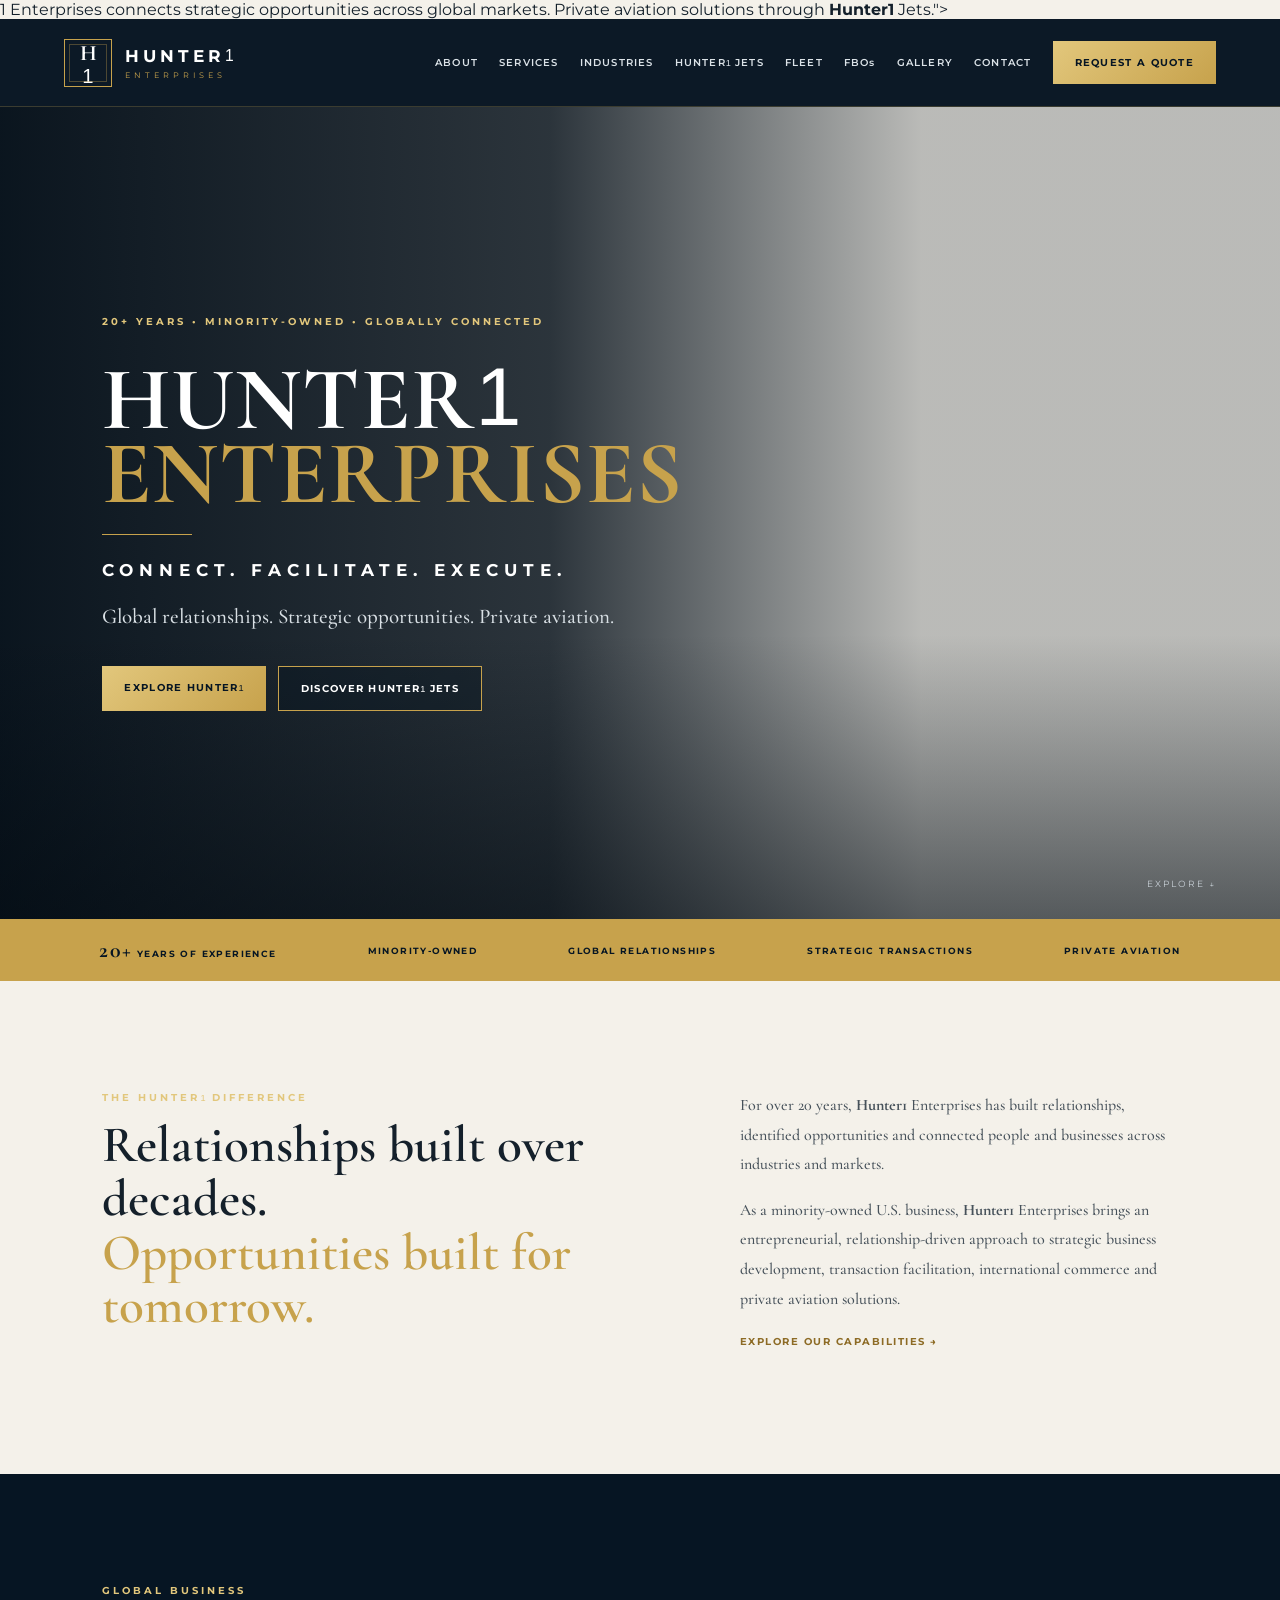
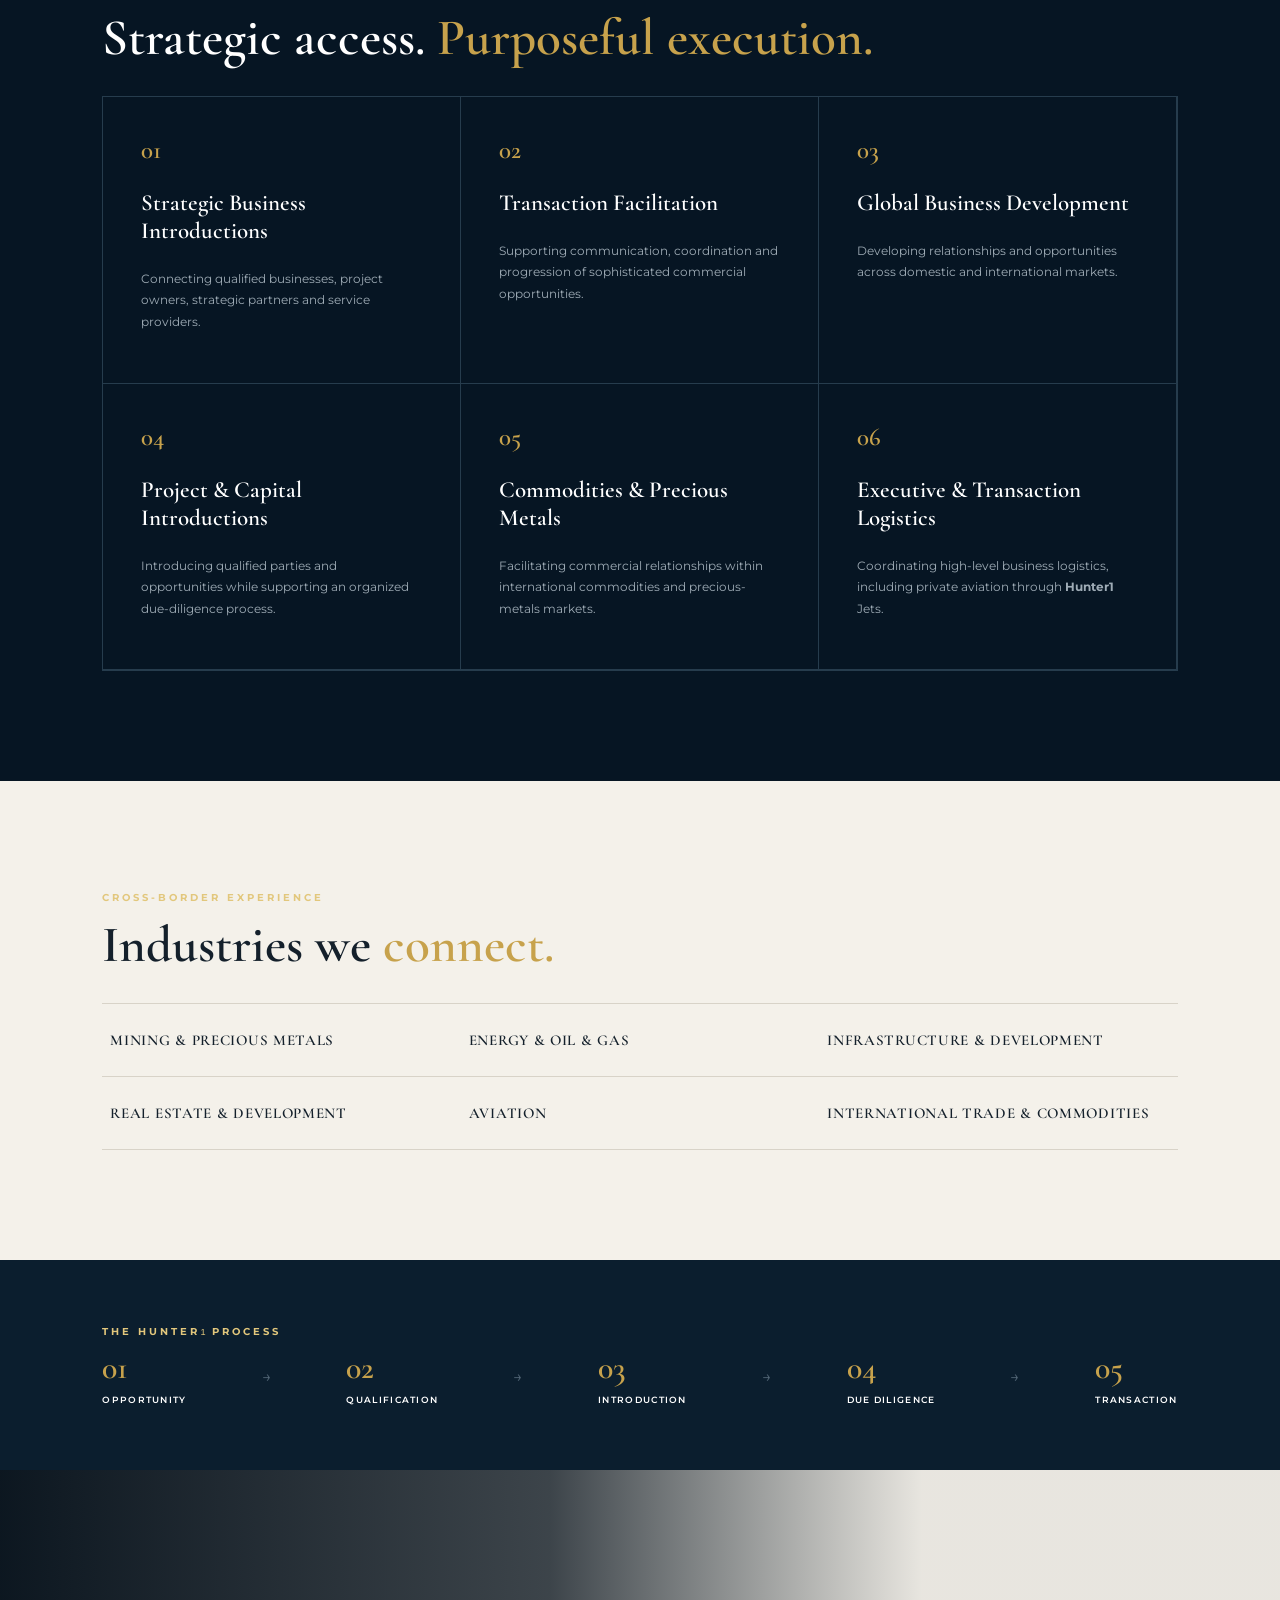
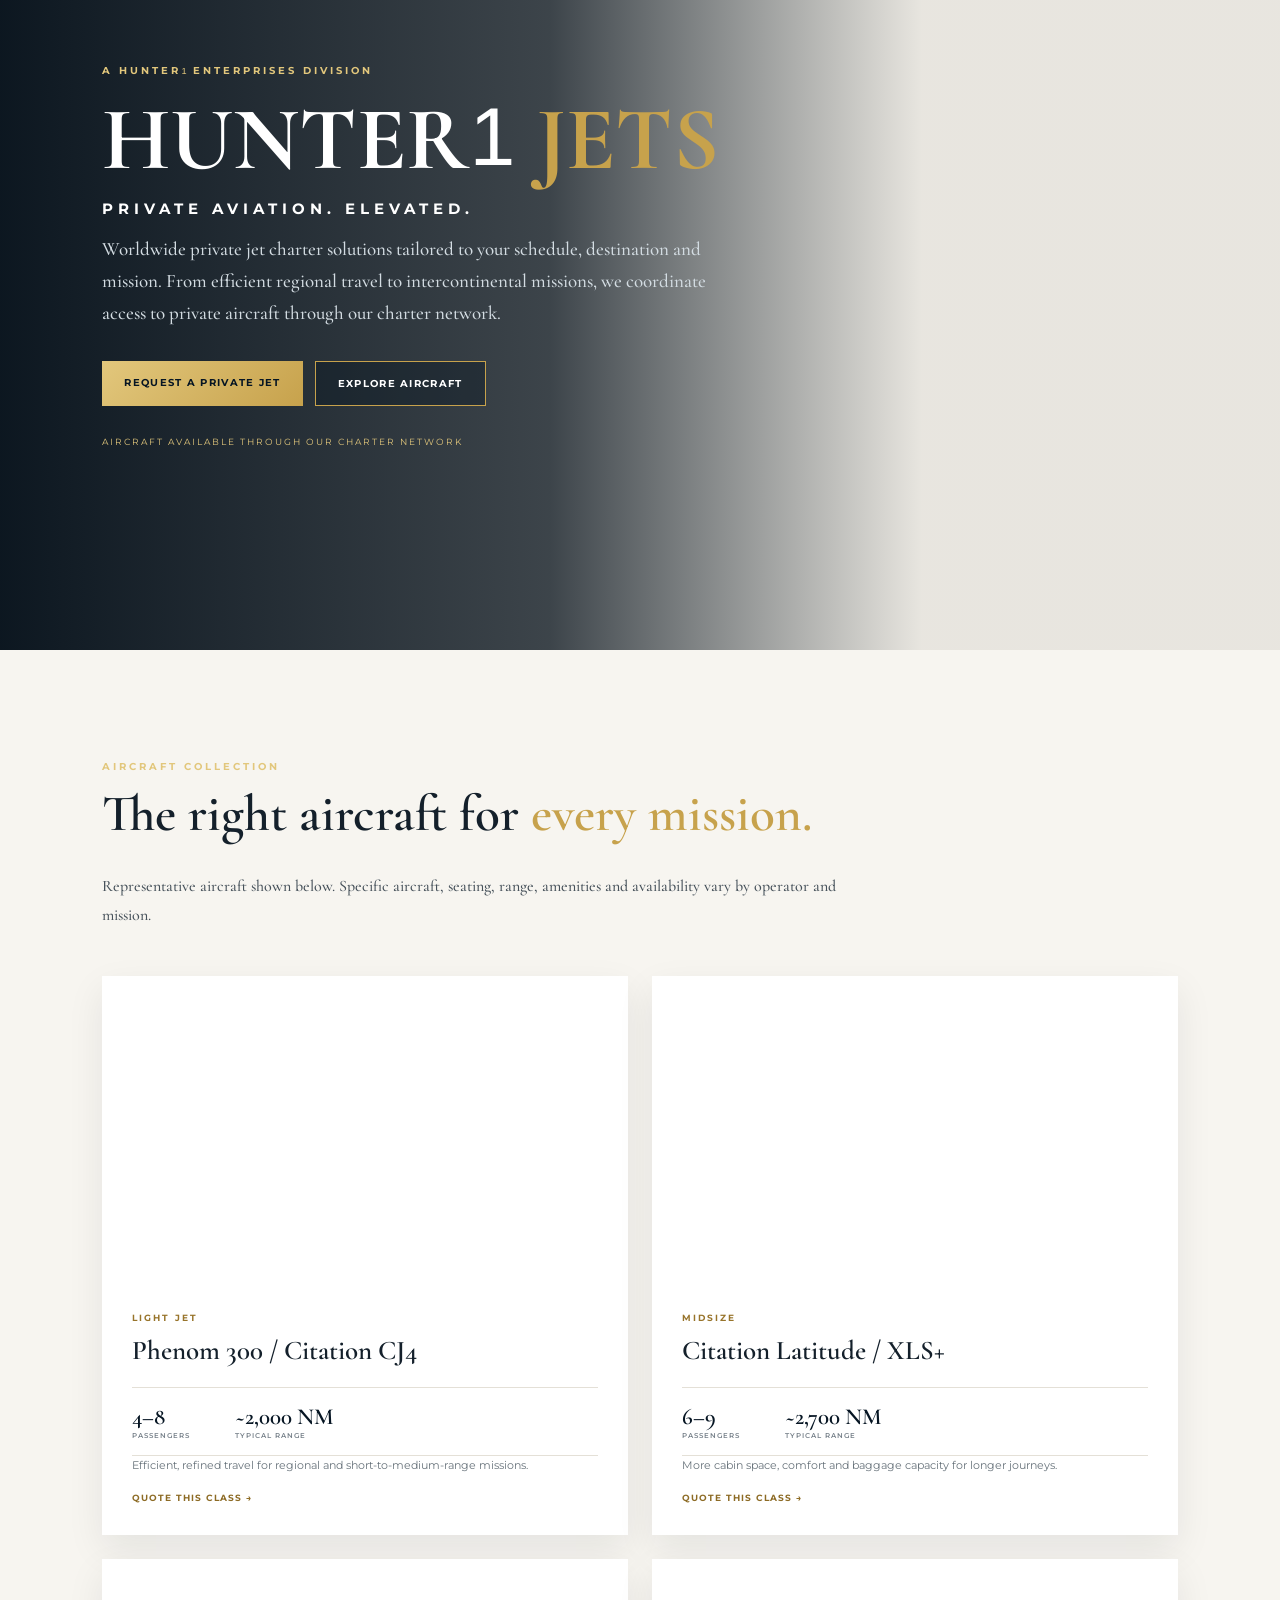
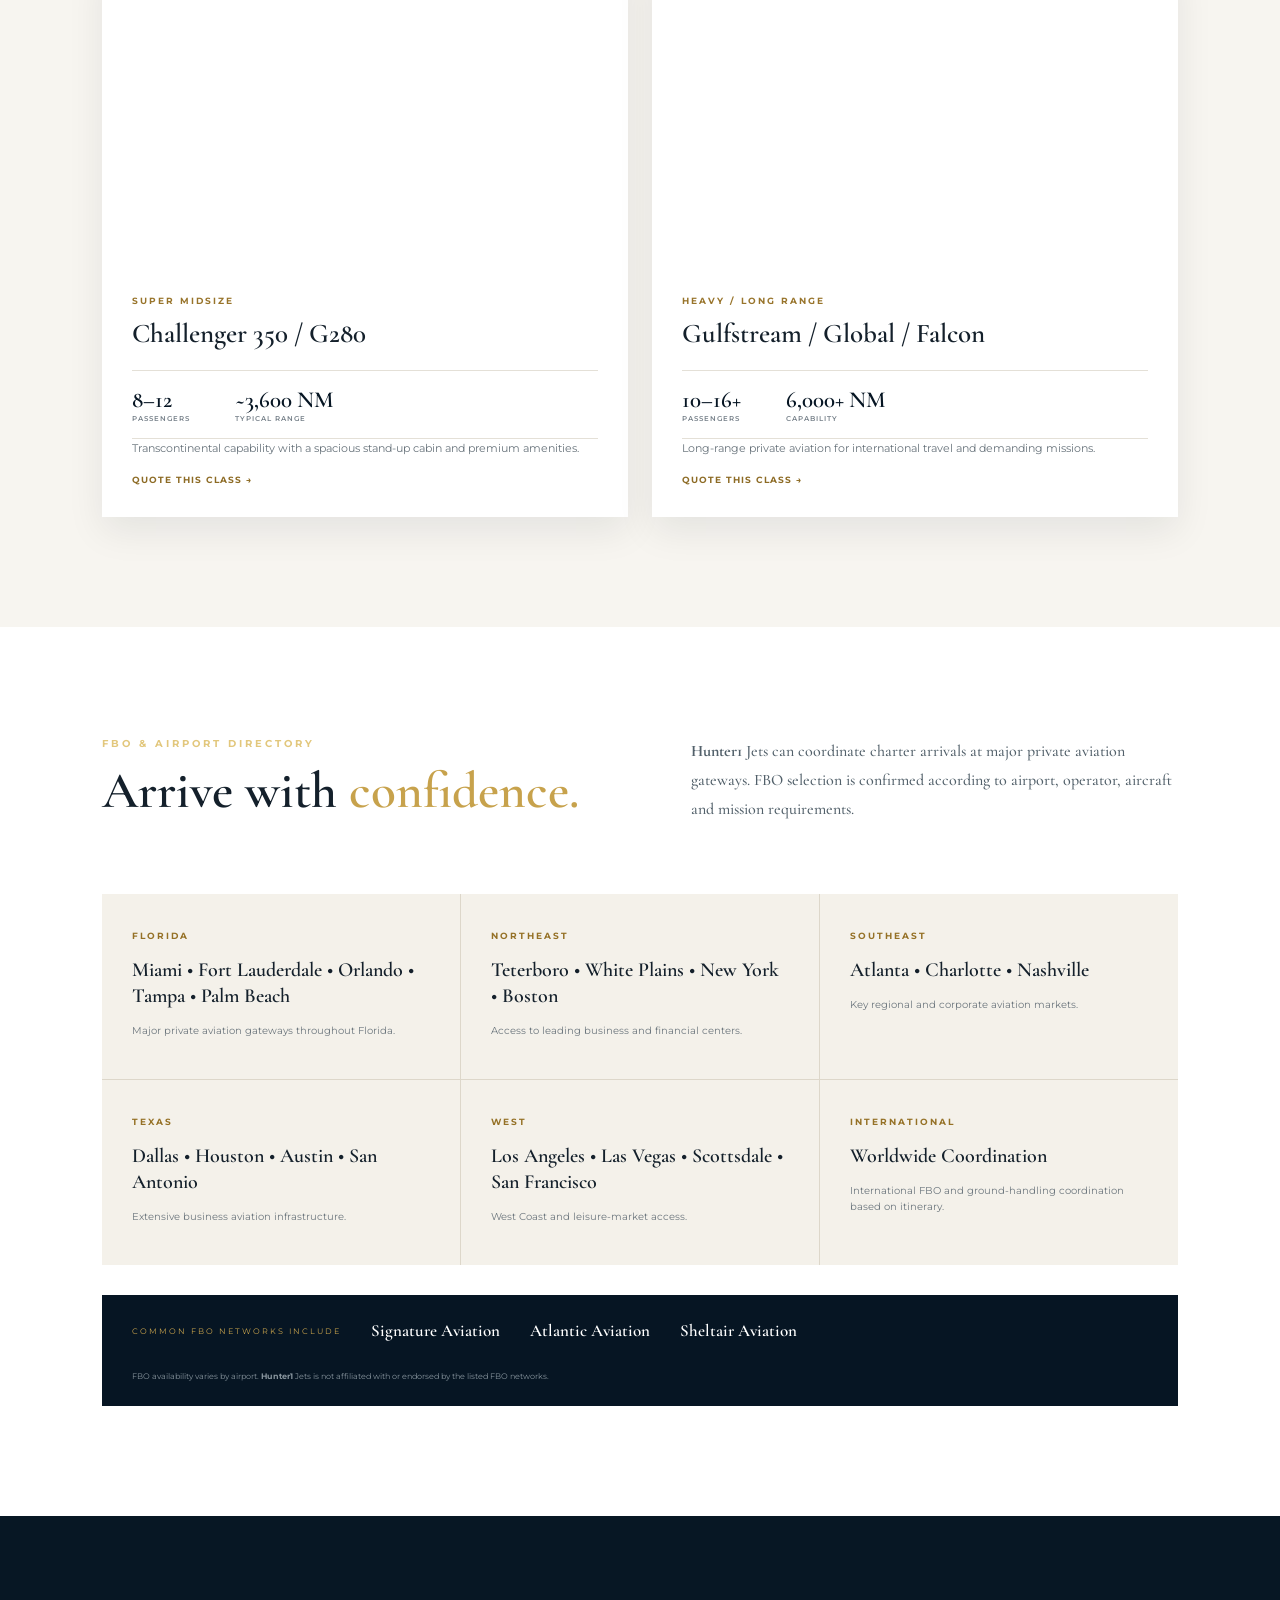
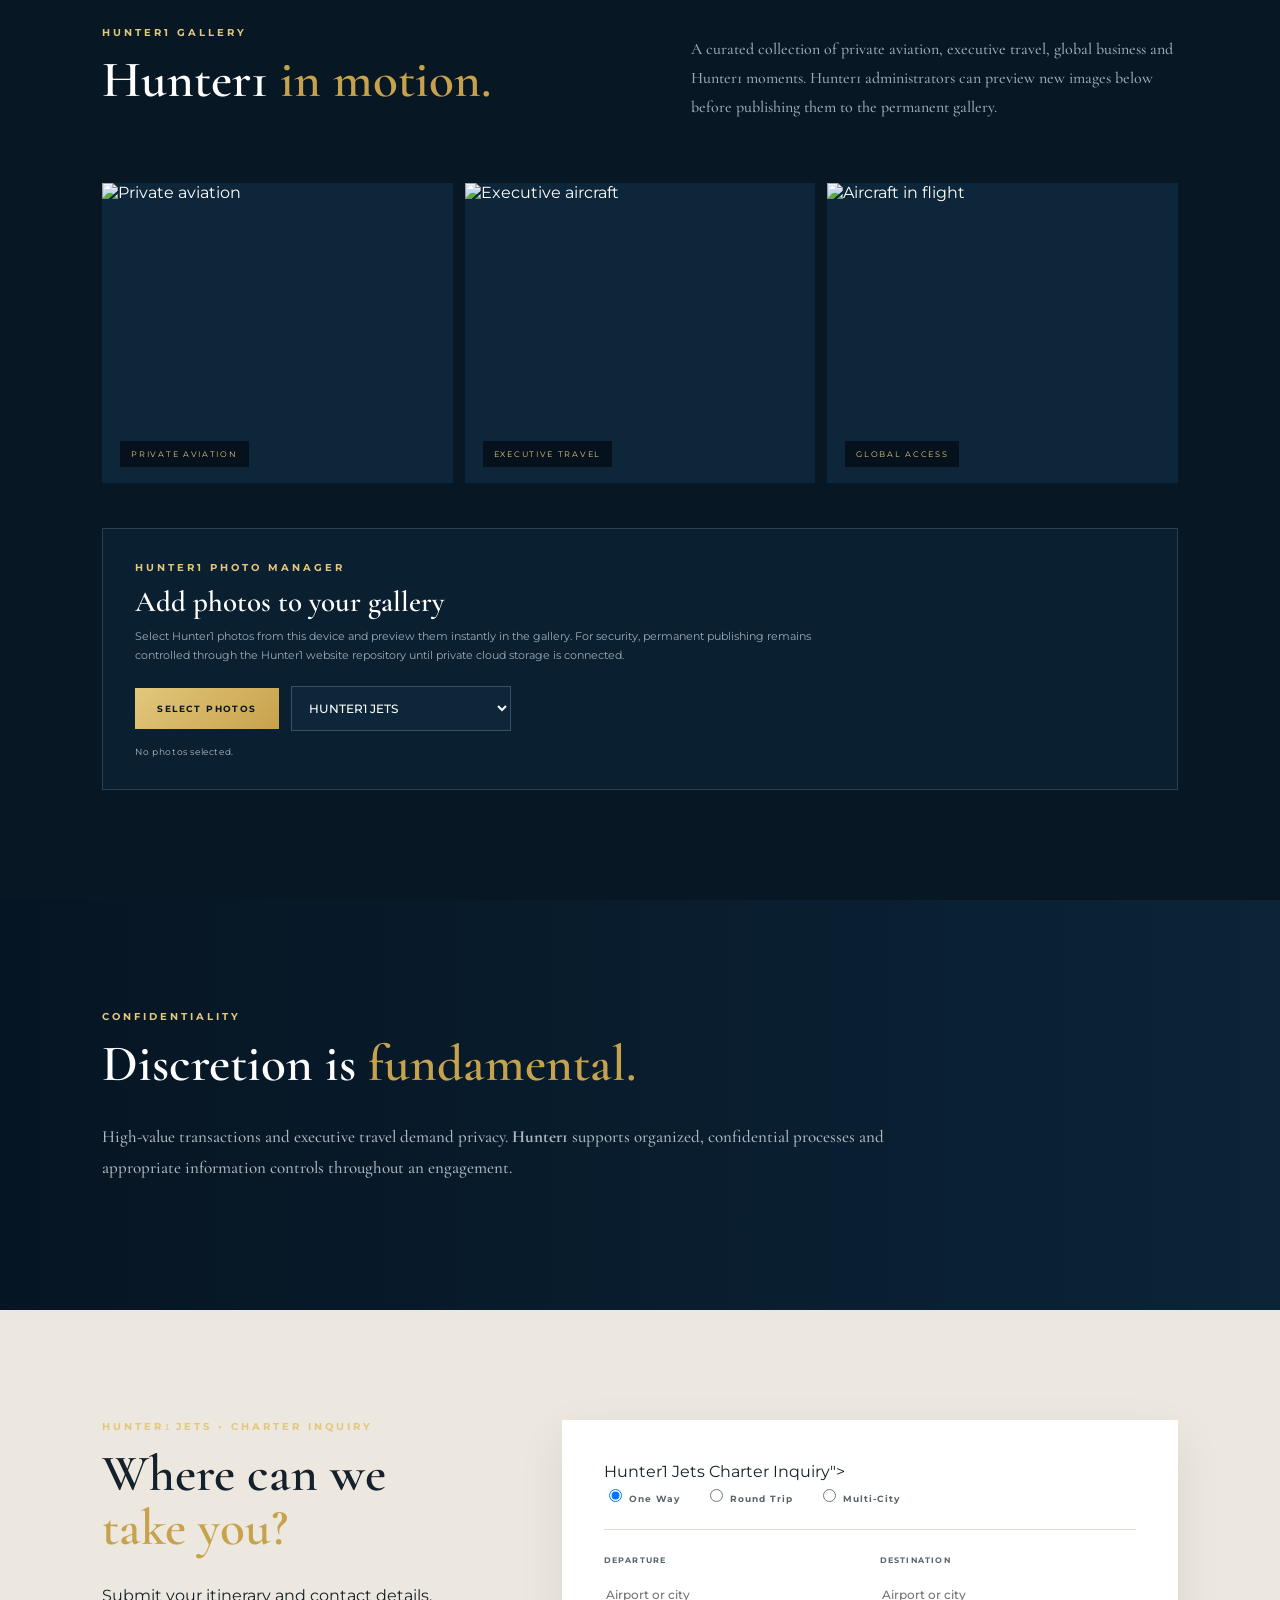
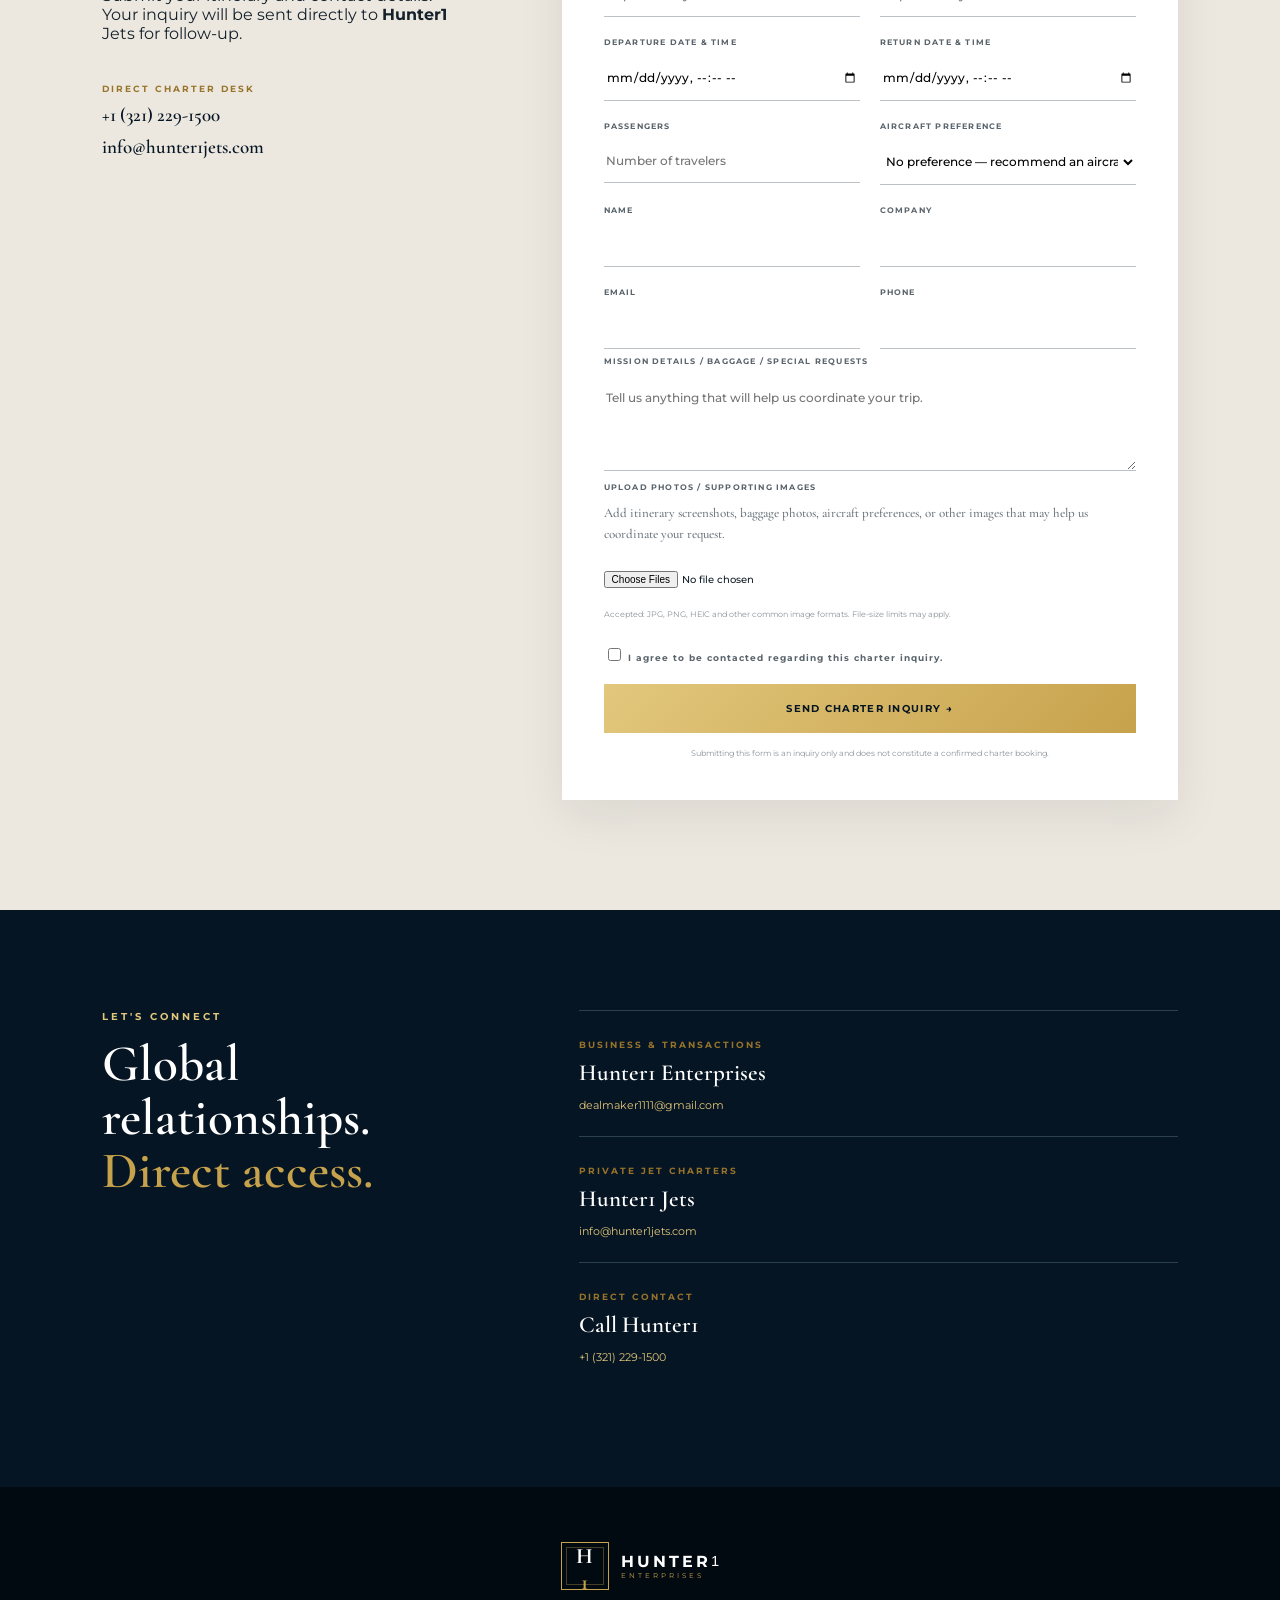
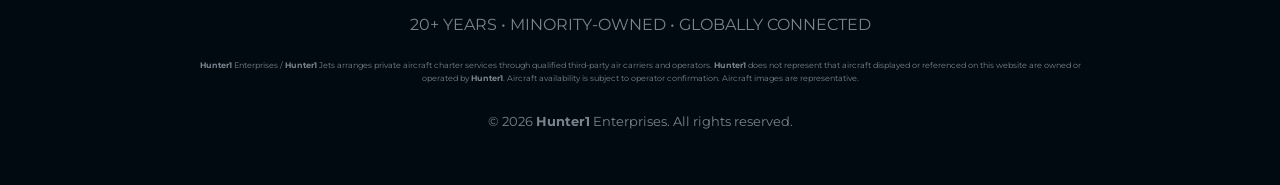
==== commit c1b2dd35: "Fix Hunter1 body numeral to match surrounding text" ====
--- a/index.html
+++ b/index.html
@@ -1,9 +1,9 @@
-<!doctype html><html lang="en"><head><meta charset="UTF-8"><meta name="viewport" content="width=device-width,initial-scale=1"><title>Hunter1 Enterprises | Global Business & Private Aviation</title><meta name="description" content="Hunter1 Enterprises connects strategic opportunities across global markets. Private aviation solutions through Hunter1 Jets.">1</span> Enterprises connects strategic opportunities across global markets. Private aviation solutions through <strong class="hunter-name">Hunter<span class="one">1</span></strong> Jets."><link rel="preconnect" href="https://fonts.googleapis.com"><link rel="preconnect" href="https://fonts.gstatic.com" crossorigin><link href="https://fonts.googleapis.com/css2?family=Cormorant+Garamond:wght@500;600;700&family=Montserrat:wght@400;500;600;700&display=swap" rel="stylesheet"><link rel="stylesheet" href="styles.css"></head><body>
+<!doctype html><html lang="en"><head><meta charset="UTF-8"><meta name="viewport" content="width=device-width,initial-scale=1"><title>Hunter1 Enterprises | Global Business & Private Aviation</title><meta name="description" content="Hunter1 Enterprises connects strategic opportunities across global markets. Private aviation solutions through Hunter1 Jets.">1</span> Enterprises connects strategic opportunities across global markets. Private aviation solutions through <strong class="hunter-name">Hunter1</strong> Jets."><link rel="preconnect" href="https://fonts.googleapis.com"><link rel="preconnect" href="https://fonts.gstatic.com" crossorigin><link href="https://fonts.googleapis.com/css2?family=Cormorant+Garamond:wght@500;600;700&family=Montserrat:wght@400;500;600;700&display=swap" rel="stylesheet"><link rel="stylesheet" href="styles.css"></head><body>
 <header><a class="brand" href="#home"><span class="mark">H<span class="one">1</span></span><span class="wordmark"><b>HUNTER<span class="one">1</span></b><small>ENTERPRISES</small></span></a><button class="menu" aria-label="Menu">☰</button><nav><a href="#about">ABOUT</a><a href="#services">SERVICES</a><a href="#industries">INDUSTRIES</a><a href="#jets">HUNTER<span class="one">1</span> JETS</a><a href="#fleet">FLEET</a><a href="#fbos">FBOs</a><a href="#gallery">GALLERY</a><a href="#contact">CONTACT</a><a class="gold" href="#quote">REQUEST A QUOTE</a></nav></header>
 <main><section id="home" class="hero"><div class="hero-copy"><p class="eyebrow">20+ YEARS • MINORITY-OWNED • GLOBALLY CONNECTED</p><h1>HUNTER<span class="one">1</span><br><em>ENTERPRISES</em></h1><div class="rule"></div><h2>CONNECT. FACILITATE. EXECUTE.</h2><p class="lead">Global relationships. Strategic opportunities. Private aviation.</p><div class="actions"><a class="btn" href="#about">EXPLORE HUNTER<span class="one">1</span></a><a class="btn ghost" href="#jets">DISCOVER HUNTER<span class="one">1</span> JETS</a></div></div><a class="scroll" href="#about">EXPLORE ↓</a></section>
 <section class="credentials"><span><b>20+</b> YEARS OF EXPERIENCE</span><span>MINORITY-OWNED</span><span>GLOBAL RELATIONSHIPS</span><span>STRATEGIC TRANSACTIONS</span><span>PRIVATE AVIATION</span></section>
-<section id="about" class="intro section"><div><p class="eyebrow">THE HUNTER<span class="one">1</span> DIFFERENCE</p><h2>Relationships built over decades.<br><em>Opportunities built for tomorrow.</em></h2></div><div class="prose"><p>For over 20 years, <strong class="hunter-name">Hunter<span class="one">1</span></strong> Enterprises has built relationships, identified opportunities and connected people and businesses across industries and markets.</p><p>As a minority-owned U.S. business, <strong class="hunter-name">Hunter<span class="one">1</span></strong> Enterprises brings an entrepreneurial, relationship-driven approach to strategic business development, transaction facilitation, international commerce and private aviation solutions.</p><a class="textlink" href="#services">EXPLORE OUR CAPABILITIES →</a></div></section>
-<section id="services" class="section ink"><p class="eyebrow">GLOBAL BUSINESS</p><h2>Strategic access. <em>Purposeful execution.</em></h2><div class="service-grid"><article><span>01</span><h3>Strategic Business Introductions</h3><p>Connecting qualified businesses, project owners, strategic partners and service providers.</p></article><article><span>02</span><h3>Transaction Facilitation</h3><p>Supporting communication, coordination and progression of sophisticated commercial opportunities.</p></article><article><span>03</span><h3>Global Business Development</h3><p>Developing relationships and opportunities across domestic and international markets.</p></article><article><span>04</span><h3>Project & Capital Introductions</h3><p>Introducing qualified parties and opportunities while supporting an organized due-diligence process.</p></article><article><span>05</span><h3>Commodities & Precious Metals</h3><p>Facilitating commercial relationships within international commodities and precious-metals markets.</p></article><article><span>06</span><h3>Executive & Transaction Logistics</h3><p>Coordinating high-level business logistics, including private aviation through <strong class="hunter-name">Hunter<span class="one">1</span></strong> Jets.</p></article></div></section>
+<section id="about" class="intro section"><div><p class="eyebrow">THE HUNTER<span class="one">1</span> DIFFERENCE</p><h2>Relationships built over decades.<br><em>Opportunities built for tomorrow.</em></h2></div><div class="prose"><p>For over 20 years, <strong class="hunter-name">Hunter1</strong> Enterprises has built relationships, identified opportunities and connected people and businesses across industries and markets.</p><p>As a minority-owned U.S. business, <strong class="hunter-name">Hunter1</strong> Enterprises brings an entrepreneurial, relationship-driven approach to strategic business development, transaction facilitation, international commerce and private aviation solutions.</p><a class="textlink" href="#services">EXPLORE OUR CAPABILITIES →</a></div></section>
+<section id="services" class="section ink"><p class="eyebrow">GLOBAL BUSINESS</p><h2>Strategic access. <em>Purposeful execution.</em></h2><div class="service-grid"><article><span>01</span><h3>Strategic Business Introductions</h3><p>Connecting qualified businesses, project owners, strategic partners and service providers.</p></article><article><span>02</span><h3>Transaction Facilitation</h3><p>Supporting communication, coordination and progression of sophisticated commercial opportunities.</p></article><article><span>03</span><h3>Global Business Development</h3><p>Developing relationships and opportunities across domestic and international markets.</p></article><article><span>04</span><h3>Project & Capital Introductions</h3><p>Introducing qualified parties and opportunities while supporting an organized due-diligence process.</p></article><article><span>05</span><h3>Commodities & Precious Metals</h3><p>Facilitating commercial relationships within international commodities and precious-metals markets.</p></article><article><span>06</span><h3>Executive & Transaction Logistics</h3><p>Coordinating high-level business logistics, including private aviation through <strong class="hunter-name">Hunter1</strong> Jets.</p></article></div></section>
 <section id="industries" class="section"><p class="eyebrow">CROSS-BORDER EXPERIENCE</p><h2>Industries we <em>connect.</em></h2><div class="industry-grid"><div>MINING & PRECIOUS METALS</div><div>ENERGY & OIL & GAS</div><div>INFRASTRUCTURE & DEVELOPMENT</div><div>REAL ESTATE & DEVELOPMENT</div><div>AVIATION</div><div>INTERNATIONAL TRADE & COMMODITIES</div></div></section>
 <section class="process"><p class="eyebrow">THE HUNTER<span class="one">1</span> PROCESS</p><div class="process-row"><span>01<small>OPPORTUNITY</small></span><i>→</i><span>02<small>QUALIFICATION</small></span><i>→</i><span>03<small>INTRODUCTION</small></span><i>→</i><span>04<small>DUE DILIGENCE</small></span><i>→</i><span>05<small>TRANSACTION</small></span></div></section>
 <section id="jets" class="jet-hero"><div class="jet-copy"><p class="eyebrow">A HUNTER<span class="one">1</span> ENTERPRISES DIVISION</p><h2>HUNTER<span class="one">1</span> <em>JETS</em></h2><h3>PRIVATE AVIATION. ELEVATED.</h3><p>Worldwide private jet charter solutions tailored to your schedule, destination and mission. From efficient regional travel to intercontinental missions, we coordinate access to private aircraft through our charter network.</p><div class="actions"><a class="btn" href="#quote">REQUEST A PRIVATE JET</a><a class="btn ghost" href="#fleet">EXPLORE AIRCRAFT</a></div><p class="network">AIRCRAFT AVAILABLE THROUGH OUR CHARTER NETWORK</p></div></section>
@@ -12,10 +12,10 @@
 <article><div class="aircraft-img mid"></div><div class="aircraft-body"><span>MIDSIZE</span><h3>Citation Latitude / XLS+</h3><div class="specs"><b>6–9<small>PASSENGERS</small></b><b>~2,700 NM<small>TYPICAL RANGE</small></b></div><p>More cabin space, comfort and baggage capacity for longer journeys.</p><a href="#quote" data-aircraft="Midsize Jet">QUOTE THIS CLASS →</a></div></article>
 <article><div class="aircraft-img super"></div><div class="aircraft-body"><span>SUPER MIDSIZE</span><h3>Challenger 350 / G280</h3><div class="specs"><b>8–12<small>PASSENGERS</small></b><b>~3,600 NM<small>TYPICAL RANGE</small></b></div><p>Transcontinental capability with a spacious stand-up cabin and premium amenities.</p><a href="#quote" data-aircraft="Super Midsize Jet">QUOTE THIS CLASS →</a></div></article>
 <article><div class="aircraft-img heavy"></div><div class="aircraft-body"><span>HEAVY / LONG RANGE</span><h3>Gulfstream / Global / Falcon</h3><div class="specs"><b>10–16+<small>PASSENGERS</small></b><b>6,000+ NM<small>CAPABILITY</small></b></div><p>Long-range private aviation for international travel and demanding missions.</p><a href="#quote" data-aircraft="Heavy / Long Range">QUOTE THIS CLASS →</a></div></article></div></section>
-<section id="fbos" class="section fbo"><div class="fbo-head"><div><p class="eyebrow">FBO & AIRPORT DIRECTORY</p><h2>Arrive with <em>confidence.</em></h2></div><p><strong class="hunter-name">Hunter<span class="one">1</span></strong> Jets can coordinate charter arrivals at major private aviation gateways. FBO selection is confirmed according to airport, operator, aircraft and mission requirements.</p></div><div class="fbo-grid"><article><b>FLORIDA</b><h3>Miami • Fort Lauderdale • Orlando • Tampa • Palm Beach</h3><p>Major private aviation gateways throughout Florida.</p></article><article><b>NORTHEAST</b><h3>Teterboro • White Plains • New York • Boston</h3><p>Access to leading business and financial centers.</p></article><article><b>SOUTHEAST</b><h3>Atlanta • Charlotte • Nashville</h3><p>Key regional and corporate aviation markets.</p></article><article><b>TEXAS</b><h3>Dallas • Houston • Austin • San Antonio</h3><p>Extensive business aviation infrastructure.</p></article><article><b>WEST</b><h3>Los Angeles • Las Vegas • Scottsdale • San Francisco</h3><p>West Coast and leisure-market access.</p></article><article><b>INTERNATIONAL</b><h3>Worldwide Coordination</h3><p>International FBO and ground-handling coordination based on itinerary.</p></article></div><div class="fbo-networks"><span>COMMON FBO NETWORKS INCLUDE</span><b>Signature Aviation</b><b>Atlantic Aviation</b><b>Sheltair Aviation</b><small>FBO availability varies by airport. <strong class="hunter-name">Hunter<span class="one">1</span></strong> Jets is not affiliated with or endorsed by the listed FBO networks.</small></div></section>
-<section id="gallery" class="section gallery"><div class="gallery-head"><div><p class="eyebrow">HUNTER1 GALLERY</p><h2>Hunter1 <em>in motion.</em></h2></div><p>A curated collection of private aviation, executive travel, global business and Hunter1 moments. Hunter1 administrators can preview new images below before publishing them to the permanent gallery.</p></div><div id="galleryGrid" class="gallery-grid"><figure><img src="https://images.unsplash.com/photo-1540962351504-03099e0a754b?auto=format&fit=crop&w=1200&q=85" alt="Private aviation"><figcaption>PRIVATE AVIATION</figcaption></figure><figure><img src="https://images.unsplash.com/photo-1569154941061-e231b4725ef1?auto=format&fit=crop&w=1200&q=85" alt="Executive aircraft"><figcaption>EXECUTIVE TRAVEL</figcaption></figure><figure><img src="https://images.unsplash.com/photo-1436491865332-7a61a109cc05?auto=format&fit=crop&w=1200&q=85" alt="Aircraft in flight"><figcaption>GLOBAL ACCESS</figcaption></figure></div><div class="admin-upload"><p class="eyebrow">HUNTER1 PHOTO MANAGER</p><h3>Add photos to your gallery</h3><p>Select Hunter1 photos from this device and preview them instantly in the gallery. For security, permanent publishing remains controlled through the Hunter1 website repository until private cloud storage is connected.</p><div class="upload-controls"><label class="upload-btn" for="hunterGalleryUpload">SELECT PHOTOS</label><input id="hunterGalleryUpload" type="file" accept="image/*" multiple hidden><select id="galleryCategory"><option>HUNTER1 JETS</option><option>AIRCRAFT</option><option>EXECUTIVE TRAVEL</option><option>GLOBAL BUSINESS</option><option>EVENTS</option><option>FEATURED</option></select></div><div id="uploadStatus" class="upload-status">No photos selected.</div></div></section><section class="privacy"><p class="eyebrow">CONFIDENTIALITY</p><h2>Discretion is <em>fundamental.</em></h2><p>High-value transactions and executive travel demand privacy. <strong class="hunter-name">Hunter<span class="one">1</span></strong> supports organized, confidential processes and appropriate information controls throughout an engagement.</p></section>
-<section id="quote" class="quote section"><div class="quote-intro"><p class="eyebrow">HUNTER<span class="one">1</span> JETS • CHARTER INQUIRY</p><h2>Where can we <em>take you?</em></h2><p>Submit your itinerary and contact details. Your inquiry will be sent directly to <strong class="hunter-name">Hunter<span class="one">1</span></strong> Jets for follow-up.</p><div class="direct"><span>DIRECT CHARTER DESK</span><a href="tel:+13212291500">+1 (321) 229-1500</a><a href="mailto:info@hunter1jets.com">info@hunter1jets.com</a></div></div>
-<form id="charterForm" action="https://formsubmit.co/info@hunter1jets.com" method="POST"><input type="hidden" name="_subject" value="New <strong class="hunter-name">Hunter<span class="one">1</span></strong> Jets Charter Inquiry"><input type="hidden" name="_template" value="table"><input type="text" name="_honey" class="hide" tabindex="-1" autocomplete="off"><div class="triptype"><label><input type="radio" name="Trip Type" value="One Way" checked> One Way</label><label><input type="radio" name="Trip Type" value="Round Trip"> Round Trip</label><label><input type="radio" name="Trip Type" value="Multi-City"> Multi-City</label></div><div class="formgrid"><label>DEPARTURE<input name="Departure" placeholder="Airport or city" required></label><label>DESTINATION<input name="Destination" placeholder="Airport or city" required></label><label>DEPARTURE DATE & TIME<input type="datetime-local" name="Departure Date" required></label><label>RETURN DATE & TIME<input type="datetime-local" name="Return Date"></label><label>PASSENGERS<input type="number" min="1" name="Passengers" placeholder="Number of travelers" required></label><label>AIRCRAFT PREFERENCE<select id="aircraftSelect" name="Aircraft Preference"><option value="No preference">No preference — recommend an aircraft</option><option>Light Jet</option><option>Midsize Jet</option><option>Super Midsize Jet</option><option>Heavy / Long Range</option></select></label><label>NAME<input name="Name" required></label><label>COMPANY<input name="Company"></label><label>EMAIL<input type="email" name="Email" required></label><label>PHONE<input type="tel" name="Phone" required></label></div><label>MISSION DETAILS / BAGGAGE / SPECIAL REQUESTS<textarea name="Details" placeholder="Tell us anything that will help us coordinate your trip."></textarea></label><div class="upload-box"><label for="photoUpload">UPLOAD PHOTOS / SUPPORTING IMAGES</label><p>Add itinerary screenshots, baggage photos, aircraft preferences, or other images that may help us coordinate your request.</p><input id="photoUpload" class="file-input" type="file" name="attachment" accept="image/*" multiple><small>Accepted: JPG, PNG, HEIC and other common image formats. File-size limits may apply.</small></div><label class="consent"><input type="checkbox" required> I agree to be contacted regarding this charter inquiry.</label><button class="btn submit" type="submit">SEND CHARTER INQUIRY →</button><p class="formnote">Submitting this form is an inquiry only and does not constitute a confirmed charter booking.</p></form></section>
-<section id="contact" class="contact"><div><p class="eyebrow">LET'S CONNECT</p><h2>Global relationships.<br><em>Direct access.</em></h2></div><div class="contact-cards"><article><span>BUSINESS & TRANSACTIONS</span><h3>Hunter<span class="one">1</span> Enterprises</h3><a href="mailto:dealmaker1111@gmail.com">dealmaker1111@gmail.com</a></article><article><span>PRIVATE JET CHARTERS</span><h3>Hunter<span class="one">1</span> Jets</h3><a href="mailto:info@hunter1jets.com">info@hunter1jets.com</a></article><article><span>DIRECT CONTACT</span><h3>Call Hunter<span class="one">1</span></h3><a href="tel:+13212291500">+1 (321) 229-1500</a></article></div></section></main>
-<footer><div class="footerbrand"><span class="mark">H<span>1</span></span><div><b>HUNTER<span class="one">1</span></b><small>ENTERPRISES</small></div></div><p>20+ YEARS • MINORITY-OWNED • GLOBALLY CONNECTED</p><p class="legal"><strong class="hunter-name">Hunter<span class="one">1</span></strong> Enterprises / <strong class="hunter-name">Hunter<span class="one">1</span></strong> Jets arranges private aircraft charter services through qualified third-party air carriers and operators. <strong class="hunter-name">Hunter<span class="one">1</span></strong> does not represent that aircraft displayed or referenced on this website are owned or operated by <strong class="hunter-name">Hunter<span class="one">1</span></strong>. Aircraft availability is subject to operator confirmation. Aircraft images are representative.</p><small>© 2026 <strong class="hunter-name">Hunter<span class="one">1</span></strong> Enterprises. All rights reserved.</small></footer>
+<section id="fbos" class="section fbo"><div class="fbo-head"><div><p class="eyebrow">FBO & AIRPORT DIRECTORY</p><h2>Arrive with <em>confidence.</em></h2></div><p><strong class="hunter-name">Hunter1</strong> Jets can coordinate charter arrivals at major private aviation gateways. FBO selection is confirmed according to airport, operator, aircraft and mission requirements.</p></div><div class="fbo-grid"><article><b>FLORIDA</b><h3>Miami • Fort Lauderdale • Orlando • Tampa • Palm Beach</h3><p>Major private aviation gateways throughout Florida.</p></article><article><b>NORTHEAST</b><h3>Teterboro • White Plains • New York • Boston</h3><p>Access to leading business and financial centers.</p></article><article><b>SOUTHEAST</b><h3>Atlanta • Charlotte • Nashville</h3><p>Key regional and corporate aviation markets.</p></article><article><b>TEXAS</b><h3>Dallas • Houston • Austin • San Antonio</h3><p>Extensive business aviation infrastructure.</p></article><article><b>WEST</b><h3>Los Angeles • Las Vegas • Scottsdale • San Francisco</h3><p>West Coast and leisure-market access.</p></article><article><b>INTERNATIONAL</b><h3>Worldwide Coordination</h3><p>International FBO and ground-handling coordination based on itinerary.</p></article></div><div class="fbo-networks"><span>COMMON FBO NETWORKS INCLUDE</span><b>Signature Aviation</b><b>Atlantic Aviation</b><b>Sheltair Aviation</b><small>FBO availability varies by airport. <strong class="hunter-name">Hunter1</strong> Jets is not affiliated with or endorsed by the listed FBO networks.</small></div></section>
+<section id="gallery" class="section gallery"><div class="gallery-head"><div><p class="eyebrow">HUNTER1 GALLERY</p><h2>Hunter1 <em>in motion.</em></h2></div><p>A curated collection of private aviation, executive travel, global business and Hunter1 moments. Hunter1 administrators can preview new images below before publishing them to the permanent gallery.</p></div><div id="galleryGrid" class="gallery-grid"><figure><img src="https://images.unsplash.com/photo-1540962351504-03099e0a754b?auto=format&fit=crop&w=1200&q=85" alt="Private aviation"><figcaption>PRIVATE AVIATION</figcaption></figure><figure><img src="https://images.unsplash.com/photo-1569154941061-e231b4725ef1?auto=format&fit=crop&w=1200&q=85" alt="Executive aircraft"><figcaption>EXECUTIVE TRAVEL</figcaption></figure><figure><img src="https://images.unsplash.com/photo-1436491865332-7a61a109cc05?auto=format&fit=crop&w=1200&q=85" alt="Aircraft in flight"><figcaption>GLOBAL ACCESS</figcaption></figure></div><div class="admin-upload"><p class="eyebrow">HUNTER1 PHOTO MANAGER</p><h3>Add photos to your gallery</h3><p>Select Hunter1 photos from this device and preview them instantly in the gallery. For security, permanent publishing remains controlled through the Hunter1 website repository until private cloud storage is connected.</p><div class="upload-controls"><label class="upload-btn" for="hunterGalleryUpload">SELECT PHOTOS</label><input id="hunterGalleryUpload" type="file" accept="image/*" multiple hidden><select id="galleryCategory"><option>HUNTER1 JETS</option><option>AIRCRAFT</option><option>EXECUTIVE TRAVEL</option><option>GLOBAL BUSINESS</option><option>EVENTS</option><option>FEATURED</option></select></div><div id="uploadStatus" class="upload-status">No photos selected.</div></div></section><section class="privacy"><p class="eyebrow">CONFIDENTIALITY</p><h2>Discretion is <em>fundamental.</em></h2><p>High-value transactions and executive travel demand privacy. <strong class="hunter-name">Hunter1</strong> supports organized, confidential processes and appropriate information controls throughout an engagement.</p></section>
+<section id="quote" class="quote section"><div class="quote-intro"><p class="eyebrow">HUNTER<span class="one">1</span> JETS • CHARTER INQUIRY</p><h2>Where can we <em>take you?</em></h2><p>Submit your itinerary and contact details. Your inquiry will be sent directly to <strong class="hunter-name">Hunter1</strong> Jets for follow-up.</p><div class="direct"><span>DIRECT CHARTER DESK</span><a href="tel:+13212291500">+1 (321) 229-1500</a><a href="mailto:info@hunter1jets.com">info@hunter1jets.com</a></div></div>
+<form id="charterForm" action="https://formsubmit.co/info@hunter1jets.com" method="POST"><input type="hidden" name="_subject" value="New <strong class="hunter-name">Hunter1</strong> Jets Charter Inquiry"><input type="hidden" name="_template" value="table"><input type="text" name="_honey" class="hide" tabindex="-1" autocomplete="off"><div class="triptype"><label><input type="radio" name="Trip Type" value="One Way" checked> One Way</label><label><input type="radio" name="Trip Type" value="Round Trip"> Round Trip</label><label><input type="radio" name="Trip Type" value="Multi-City"> Multi-City</label></div><div class="formgrid"><label>DEPARTURE<input name="Departure" placeholder="Airport or city" required></label><label>DESTINATION<input name="Destination" placeholder="Airport or city" required></label><label>DEPARTURE DATE & TIME<input type="datetime-local" name="Departure Date" required></label><label>RETURN DATE & TIME<input type="datetime-local" name="Return Date"></label><label>PASSENGERS<input type="number" min="1" name="Passengers" placeholder="Number of travelers" required></label><label>AIRCRAFT PREFERENCE<select id="aircraftSelect" name="Aircraft Preference"><option value="No preference">No preference — recommend an aircraft</option><option>Light Jet</option><option>Midsize Jet</option><option>Super Midsize Jet</option><option>Heavy / Long Range</option></select></label><label>NAME<input name="Name" required></label><label>COMPANY<input name="Company"></label><label>EMAIL<input type="email" name="Email" required></label><label>PHONE<input type="tel" name="Phone" required></label></div><label>MISSION DETAILS / BAGGAGE / SPECIAL REQUESTS<textarea name="Details" placeholder="Tell us anything that will help us coordinate your trip."></textarea></label><div class="upload-box"><label for="photoUpload">UPLOAD PHOTOS / SUPPORTING IMAGES</label><p>Add itinerary screenshots, baggage photos, aircraft preferences, or other images that may help us coordinate your request.</p><input id="photoUpload" class="file-input" type="file" name="attachment" accept="image/*" multiple><small>Accepted: JPG, PNG, HEIC and other common image formats. File-size limits may apply.</small></div><label class="consent"><input type="checkbox" required> I agree to be contacted regarding this charter inquiry.</label><button class="btn submit" type="submit">SEND CHARTER INQUIRY →</button><p class="formnote">Submitting this form is an inquiry only and does not constitute a confirmed charter booking.</p></form></section>
+<section id="contact" class="contact"><div><p class="eyebrow">LET'S CONNECT</p><h2>Global relationships.<br><em>Direct access.</em></h2></div><div class="contact-cards"><article><span>BUSINESS & TRANSACTIONS</span><h3>Hunter1 Enterprises</h3><a href="mailto:dealmaker1111@gmail.com">dealmaker1111@gmail.com</a></article><article><span>PRIVATE JET CHARTERS</span><h3>Hunter1 Jets</h3><a href="mailto:info@hunter1jets.com">info@hunter1jets.com</a></article><article><span>DIRECT CONTACT</span><h3>Call Hunter1</h3><a href="tel:+13212291500">+1 (321) 229-1500</a></article></div></section></main>
+<footer><div class="footerbrand"><span class="mark">H<span>1</span></span><div><b>HUNTER<span class="one">1</span></b><small>ENTERPRISES</small></div></div><p>20+ YEARS • MINORITY-OWNED • GLOBALLY CONNECTED</p><p class="legal"><strong class="hunter-name">Hunter1</strong> Enterprises / <strong class="hunter-name">Hunter1</strong> Jets arranges private aircraft charter services through qualified third-party air carriers and operators. <strong class="hunter-name">Hunter1</strong> does not represent that aircraft displayed or referenced on this website are owned or operated by <strong class="hunter-name">Hunter1</strong>. Aircraft availability is subject to operator confirmation. Aircraft images are representative.</p><small>© 2026 <strong class="hunter-name">Hunter1</strong> Enterprises. All rights reserved.</small></footer>
 <script>document.querySelector('.menu').onclick=()=>document.querySelector('nav').classList.toggle('open');document.querySelectorAll('[data-aircraft]').forEach(a=>a.onclick=()=>{document.querySelector('#aircraftSelect').value=a.dataset.aircraft});document.querySelectorAll('nav a').forEach(a=>a.onclick=()=>document.querySelector('nav').classList.remove('open'));n.replaceWith(frag)});const gu=document.querySelector('#hunterGalleryUpload');if(gu){gu.addEventListener('change',e=>{const files=[...e.target.files];const grid=document.querySelector('#galleryGrid');const cat=document.querySelector('#galleryCategory').value;document.querySelector('#uploadStatus').textContent=files.length?files.length+' photo'+(files.length>1?'s':'')+' ready for preview.':'No photos selected.';files.forEach(file=>{const url=URL.createObjectURL(file);const fig=document.createElement('figure');fig.className='preview-photo';fig.innerHTML='<img alt="Hunter1 uploaded preview"><figcaption></figcaption>';fig.querySelector('img').src=url;fig.querySelector('figcaption').textContent=cat+' • PREVIEW';grid.prepend(fig)})})}</script></body></html>
--- a/styles.css
+++ b/styles.css
@@ -1 +1 @@
-:root{--ink:#061523;--ink2:#0a2236;--gold:#c7a24c;--gold2:#e2c77c;--ivory:#f4f1ea;--white:#fff;--muted:#9eabb5;--line:#d8d3c8}*{box-sizing:border-box}html{scroll-behavior:smooth}body{margin:0;background:var(--ivory);color:#14202b;font-family:Montserrat,Arial,sans-serif}h1,h2,h3,p{margin-top:0}em{font-style:normal;color:var(--gold)}a{color:inherit}header{height:88px;padding:0 5vw;background:rgba(5,18,31,.97);display:flex;align-items:center;justify-content:space-between;position:sticky;top:0;z-index:20;border-bottom:1px solid rgba(199,162,76,.25)}.brand{display:flex;align-items:center;text-decoration:none;color:white}.mark{width:48px;height:48px;border:1px solid var(--gold);display:grid;place-items:center;font:700 22px 'Cormorant Garamond';color:white;position:relative}.mark:after{content:"";position:absolute;inset:4px;border:1px solid rgba(199,162,76,.35)}.mark span{color:var(--gold)}.wordmark{display:flex;flex-direction:column;margin-left:13px;letter-spacing:4px}.wordmark b{font-size:17px}.wordmark small{font-size:8px;color:var(--gold);margin-top:4px}nav{display:flex;align-items:center;gap:21px}nav a{font-size:10px;letter-spacing:1.2px;text-decoration:none;color:#dce3e8;font-weight:600}.gold,.btn{background:linear-gradient(135deg,var(--gold2),var(--gold));color:var(--ink)!important;padding:15px 22px;border:0;text-decoration:none;font:700 10px Montserrat;letter-spacing:1.3px;display:inline-block;cursor:pointer}.menu{display:none;background:none;border:0;color:var(--gold);font-size:24px}.hero{min-height:calc(100vh - 88px);position:relative;display:flex;align-items:center;padding:8vw;color:white;background:linear-gradient(90deg,rgba(3,14,24,.97) 0%,rgba(3,14,24,.83) 43%,rgba(3,14,24,.24) 72%),url('https://images.unsplash.com/photo-1540962351504-03099e0a754b?auto=format&fit=crop&w=2400&q=90') center/cover}.hero:after{content:"";position:absolute;inset:0;background:linear-gradient(0deg,rgba(2,10,17,.55),transparent 35%);pointer-events:none}.hero-copy{position:relative;z-index:2;max-width:870px}.eyebrow{color:var(--gold2);font-size:10px;letter-spacing:3px;font-weight:700}.hero h1{font:700 clamp(58px,7vw,100px)/.8 'Cormorant Garamond';letter-spacing:1px;margin:27px 0 25px}.hero h1 em{display:inline-block}.rule{height:1px;width:90px;background:var(--gold);margin:25px 0}.hero h2{font-size:17px;letter-spacing:6px;margin-bottom:20px}.lead{font:500 21px/1.6 'Cormorant Garamond';color:#d9e0e5}.actions{display:flex;gap:12px;margin-top:32px}.ghost{background:rgba(5,18,31,.35)!important;color:white!important;border:1px solid var(--gold)}.scroll{position:absolute;z-index:3;bottom:30px;right:5vw;color:#c8d0d7;text-decoration:none;font-size:9px;letter-spacing:2px}.credentials{background:var(--gold);color:var(--ink);display:flex;justify-content:space-around;align-items:center;gap:20px;padding:18px 5%;font-size:9px;letter-spacing:1.4px;font-weight:700}.credentials b{font:700 22px 'Cormorant Garamond'}.section{padding:110px 8%}.intro{display:grid;grid-template-columns:1.1fr .9fr;gap:8vw;align-items:start}.section h2,.privacy h2,.contact h2{font:600 clamp(38px,4vw,58px)/1.05 'Cormorant Garamond';margin:15px 0 30px}.prose p,.sub{font:500 16px/1.85 'Cormorant Garamond';color:#46515a}.textlink{color:#8d6b25;text-decoration:none;font-size:10px;letter-spacing:1.5px;font-weight:700}.ink{background:var(--ink);color:white}.service-grid{display:grid;grid-template-columns:repeat(3,1fr);border:1px solid #263c4d}.service-grid article{padding:38px;border-right:1px solid #263c4d;border-bottom:1px solid #263c4d;min-height:230px}.service-grid span{font:600 25px 'Cormorant Garamond';color:var(--gold)}.service-grid h3{font:600 23px 'Cormorant Garamond';margin-top:24px}.service-grid p{color:var(--muted);font-size:12px;line-height:1.8}.industry-grid{display:grid;grid-template-columns:repeat(3,1fr);border-top:1px solid var(--line)}.industry-grid div{padding:27px 8px;border-bottom:1px solid var(--line);font:600 15px 'Cormorant Garamond';letter-spacing:.7px}.process{background:#0b1e2e;color:white;padding:65px 8%}.process-row{display:flex;align-items:center;justify-content:space-between}.process-row span{font:600 32px 'Cormorant Garamond';color:var(--gold)}.process-row small{display:block;color:white;font:600 9px Montserrat;letter-spacing:1.3px;margin-top:7px}.process-row i{color:#526676}.jet-hero{min-height:780px;padding:8vw;display:flex;align-items:center;color:white;background:linear-gradient(90deg,rgba(3,14,24,.96) 0%,rgba(3,14,24,.76) 43%,rgba(3,14,24,.05) 72%),url('https://images.unsplash.com/photo-1569154941061-e231b4725ef1?auto=format&fit=crop&w=2400&q=90') center/cover}.jet-copy{max-width:650px}.jet-copy h2{font:700 clamp(58px,7vw,92px)/.9 'Cormorant Garamond';margin:18px 0}.jet-copy h3{font-size:15px;letter-spacing:5px}.jet-copy>p:not(.eyebrow,.network){font:500 19px/1.7 'Cormorant Garamond';color:#d3dce2}.network{margin-top:30px;color:var(--gold2);font-size:9px;letter-spacing:2px}.fleet-section{background:#f7f5f0}.fleet-section>.sub{max-width:750px}.fleet-grid{display:grid;grid-template-columns:repeat(2,1fr);gap:24px;margin-top:45px}.fleet-grid article{background:white;box-shadow:0 14px 35px rgba(8,24,37,.08)}.aircraft-img{height:300px;background-size:cover;background-position:center}.aircraft-img.light{background-image:url('https://images.unsplash.com/photo-1556388158-158ea5ccacbd?auto=format&fit=crop&w=1200&q=85')}.aircraft-img.mid{background-image:url('https://images.unsplash.com/photo-1474302770737-173ee21bab63?auto=format&fit=crop&w=1200&q=85')}.aircraft-img.super{background-image:url('https://images.unsplash.com/photo-1542296332-2e4473faf563?auto=format&fit=crop&w=1200&q=85')}.aircraft-img.heavy{background-image:url('https://images.unsplash.com/photo-1436491865332-7a61a109cc05?auto=format&fit=crop&w=1200&q=85')}.aircraft-body{padding:30px}.aircraft-body>span,.direct span,.contact-cards span{font-size:9px;letter-spacing:2px;color:#98742b;font-weight:700}.aircraft-body h3{font:600 27px 'Cormorant Garamond';margin:9px 0 20px}.specs{display:flex;gap:45px;border-block:1px solid #e4e0d7;padding:15px 0}.specs b{font:600 23px 'Cormorant Garamond';color:var(--ink)}.specs small{display:block;font:600 7px Montserrat;letter-spacing:1px;color:#77818a}.aircraft-body p{font-size:11px;line-height:1.7;color:#68737b}.aircraft-body a{font-size:9px;letter-spacing:1px;color:#8d6b25;text-decoration:none;font-weight:700}.fbo{background:white}.fbo-head{display:grid;grid-template-columns:1fr 1fr;gap:8vw}.fbo-head>p{font:500 16px/1.8 'Cormorant Garamond';color:#52606a}.fbo-grid{display:grid;grid-template-columns:repeat(3,1fr);gap:1px;background:#ddd7ca;margin-top:45px}.fbo-grid article{background:var(--ivory);padding:30px;min-height:180px}.fbo-grid b{font-size:9px;letter-spacing:2px;color:#957126}.fbo-grid h3{font:600 20px/1.3 'Cormorant Garamond';margin:14px 0}.fbo-grid p{font-size:10px;line-height:1.6;color:#6d777e}.fbo-networks{margin-top:30px;padding:25px 30px;background:var(--ink);color:white;display:flex;gap:30px;align-items:center;flex-wrap:wrap}.fbo-networks span{font-size:8px;letter-spacing:2px;color:var(--gold)}.fbo-networks b{font:600 17px 'Cormorant Garamond'}.fbo-networks small{color:#87949d;font-size:8px;flex-basis:100%}.privacy{padding:110px 30% 110px 8%;background:linear-gradient(90deg,#061523 0%,#0b2438 100%);color:white}.privacy p:last-child{color:#aeb8bf;font:500 17px/1.8 'Cormorant Garamond'}.quote{display:grid;grid-template-columns:.75fr 1.25fr;gap:7vw;background:#ece8df}.quote-intro{position:sticky;top:130px;align-self:start}.direct{margin-top:40px;display:flex;flex-direction:column;gap:9px}.direct a{font:600 19px 'Cormorant Garamond';color:var(--ink);text-decoration:none}form{background:white;padding:42px;box-shadow:0 16px 45px rgba(8,24,37,.08)}.triptype{display:flex;gap:25px;padding-bottom:25px;margin-bottom:25px;border-bottom:1px solid #e2ded5}.triptype label,.consent{font-size:9px;letter-spacing:1px}.triptype input,.consent input{width:auto}.formgrid{display:grid;grid-template-columns:1fr 1fr;gap:20px}form label{font-size:8px;letter-spacing:1.2px;font-weight:700;color:#59636b}input,select,textarea{width:100%;margin-top:8px;padding:14px 2px;border:0;border-bottom:1px solid #bbc1c5;background:white;font:500 12px Montserrat;outline:none}textarea{height:95px;resize:vertical}.consent{display:block;margin:20px 0}.submit{width:100%;padding:18px}.formnote{text-align:center;color:#8a9297;font-size:8px;margin:15px 0 0}.hide{position:absolute;left:-9999px}.contact{padding:100px 8%;background:var(--ink);color:white;display:grid;grid-template-columns:1fr 1.5fr;gap:6vw}.contact-cards{display:grid;grid-template-columns:1fr;gap:1px}.contact-cards article{border-top:1px solid #2b4050;padding:22px 0}.contact-cards h3{font:600 23px 'Cormorant Garamond';margin:7px 0}.contact-cards a{color:var(--gold2);font-size:11px;text-decoration:none}footer{padding:55px 8%;background:#020a11;color:#77838d;text-align:center}.footerbrand{display:flex;justify-content:center;align-items:center;color:white;margin-bottom:25px}.footerbrand>div{display:flex;flex-direction:column;text-align:left;margin-left:12px;letter-spacing:3px}.footerbrand small{color:var(--gold);font-size:7px}.legal{max-width:900px;margin:25px auto;font-size:8px;line-height:1.7}@media(max-width:1050px){nav{gap:12px}nav a{font-size:8px}.service-grid{grid-template-columns:repeat(2,1fr)}}@media(max-width:800px){header{height:75px}.menu{display:block}nav{display:none;position:absolute;top:75px;left:0;right:0;background:var(--ink);padding:25px 6%;flex-direction:column;align-items:stretch}nav.open{display:flex}.hero{min-height:760px;padding:12vw 7%}.hero h2{font-size:12px;letter-spacing:3px}.credentials{display:none}.section{padding:80px 7%}.intro,.fbo-head,.quote,.contact{grid-template-columns:1fr}.service-grid,.industry-grid,.fbo-grid{grid-template-columns:1fr 1fr}.fleet-grid{grid-template-columns:1fr}.process-row{flex-wrap:wrap;gap:18px}.jet-hero{min-height:680px;padding:10vw 7%}.privacy{padding:80px 7%}.quote-intro{position:static}.contact{padding:80px 7%}.aircraft-img{height:250px}}@media(max-width:520px){.wordmark b{font-size:14px}.hero h1{font-size:55px}.actions{flex-direction:column;align-items:flex-start}.service-grid,.industry-grid,.fbo-grid,.formgrid{grid-template-columns:1fr}.process-row i{display:none}.process-row span{width:45%}.triptype{flex-direction:column;gap:12px}form{padding:25px}.fbo-networks{gap:15px}.jet-copy h2{font-size:55px}}.one{font-family:Arial,Helvetica,sans-serif!important;font-style:normal!important;font-weight:400!important;font-variant-numeric:lining-nums tabular-nums!important;display:inline-block!important;transform:none!important;letter-spacing:0!important}.hunter-name{font-weight:700}.hunter-name .one{font-weight:400!important}.upload-box{margin:24px 0;padding:24px;border:1px dashed #a99b7b;background:#f8f6f1}.upload-box p{margin:9px 0 12px;font:500 13px/1.6 'Cormorant Garamond';color:#66717a}.upload-box small{display:block;margin-top:10px;color:#8a9297;font-size:8px;line-height:1.5}.file-input{border:0;margin:4px 0 0;padding:10px 0;font-size:10px}.gallery{background:#071724;color:#fff}.gallery-head{display:grid;grid-template-columns:1fr 1fr;gap:8vw;align-items:end}.gallery-head>p{font:500 16px/1.8 'Cormorant Garamond';color:#9caab4}.gallery-grid{display:grid;grid-template-columns:repeat(3,1fr);gap:12px;margin-top:45px}.gallery-grid figure{margin:0;position:relative;overflow:hidden;background:#0d2639;min-height:300px}.gallery-grid img{width:100%;height:100%;min-height:300px;object-fit:cover;display:block;transition:transform .5s ease}.gallery-grid figure:hover img{transform:scale(1.025)}.gallery-grid figcaption{position:absolute;left:18px;bottom:16px;padding:8px 11px;background:rgba(3,14,24,.78);color:#e2c77c;font-size:8px;letter-spacing:1.7px}.preview-photo{outline:1px solid #c7a24c}.admin-upload{margin-top:45px;border:1px solid #294154;padding:32px;background:#0a1f30}.admin-upload h3{font:600 29px 'Cormorant Garamond';margin:8px 0}.admin-upload>p:not(.eyebrow){max-width:720px;color:#9eabb5;font-size:11px;line-height:1.7}.upload-controls{display:flex;gap:12px;align-items:center;margin-top:22px}.upload-btn{background:linear-gradient(135deg,#e2c77c,#c7a24c);color:#061523;padding:15px 22px;font-size:9px;letter-spacing:1.4px;font-weight:700;cursor:pointer}.upload-controls select{width:auto;min-width:220px;margin:0;padding:13px;background:#0d2639;color:white;border:1px solid #385064}.upload-status{margin-top:15px;color:#aeb8bf;font-size:9px;letter-spacing:.6px}@media(max-width:800px){.gallery-head{grid-template-columns:1fr}.gallery-grid{grid-template-columns:1fr 1fr}}@media(max-width:520px){.gallery-grid{grid-template-columns:1fr}.upload-controls{align-items:stretch;flex-direction:column}.upload-controls select{width:100%}}+:root{--ink:#061523;--ink2:#0a2236;--gold:#c7a24c;--gold2:#e2c77c;--ivory:#f4f1ea;--white:#fff;--muted:#9eabb5;--line:#d8d3c8}*{box-sizing:border-box}html{scroll-behavior:smooth}body{margin:0;background:var(--ivory);color:#14202b;font-family:Montserrat,Arial,sans-serif}h1,h2,h3,p{margin-top:0}em{font-style:normal;color:var(--gold)}a{color:inherit}header{height:88px;padding:0 5vw;background:rgba(5,18,31,.97);display:flex;align-items:center;justify-content:space-between;position:sticky;top:0;z-index:20;border-bottom:1px solid rgba(199,162,76,.25)}.brand{display:flex;align-items:center;text-decoration:none;color:white}.mark{width:48px;height:48px;border:1px solid var(--gold);display:grid;place-items:center;font:700 22px 'Cormorant Garamond';color:white;position:relative}.mark:after{content:"";position:absolute;inset:4px;border:1px solid rgba(199,162,76,.35)}.mark span{color:var(--gold)}.wordmark{display:flex;flex-direction:column;margin-left:13px;letter-spacing:4px}.wordmark b{font-size:17px}.wordmark small{font-size:8px;color:var(--gold);margin-top:4px}nav{display:flex;align-items:center;gap:21px}nav a{font-size:10px;letter-spacing:1.2px;text-decoration:none;color:#dce3e8;font-weight:600}.gold,.btn{background:linear-gradient(135deg,var(--gold2),var(--gold));color:var(--ink)!important;padding:15px 22px;border:0;text-decoration:none;font:700 10px Montserrat;letter-spacing:1.3px;display:inline-block;cursor:pointer}.menu{display:none;background:none;border:0;color:var(--gold);font-size:24px}.hero{min-height:calc(100vh - 88px);position:relative;display:flex;align-items:center;padding:8vw;color:white;background:linear-gradient(90deg,rgba(3,14,24,.97) 0%,rgba(3,14,24,.83) 43%,rgba(3,14,24,.24) 72%),url('https://images.unsplash.com/photo-1540962351504-03099e0a754b?auto=format&fit=crop&w=2400&q=90') center/cover}.hero:after{content:"";position:absolute;inset:0;background:linear-gradient(0deg,rgba(2,10,17,.55),transparent 35%);pointer-events:none}.hero-copy{position:relative;z-index:2;max-width:870px}.eyebrow{color:var(--gold2);font-size:10px;letter-spacing:3px;font-weight:700}.hero h1{font:700 clamp(58px,7vw,100px)/.8 'Cormorant Garamond';letter-spacing:1px;margin:27px 0 25px}.hero h1 em{display:inline-block}.rule{height:1px;width:90px;background:var(--gold);margin:25px 0}.hero h2{font-size:17px;letter-spacing:6px;margin-bottom:20px}.lead{font:500 21px/1.6 'Cormorant Garamond';color:#d9e0e5}.actions{display:flex;gap:12px;margin-top:32px}.ghost{background:rgba(5,18,31,.35)!important;color:white!important;border:1px solid var(--gold)}.scroll{position:absolute;z-index:3;bottom:30px;right:5vw;color:#c8d0d7;text-decoration:none;font-size:9px;letter-spacing:2px}.credentials{background:var(--gold);color:var(--ink);display:flex;justify-content:space-around;align-items:center;gap:20px;padding:18px 5%;font-size:9px;letter-spacing:1.4px;font-weight:700}.credentials b{font:700 22px 'Cormorant Garamond'}.section{padding:110px 8%}.intro{display:grid;grid-template-columns:1.1fr .9fr;gap:8vw;align-items:start}.section h2,.privacy h2,.contact h2{font:600 clamp(38px,4vw,58px)/1.05 'Cormorant Garamond';margin:15px 0 30px}.prose p,.sub{font:500 16px/1.85 'Cormorant Garamond';color:#46515a}.textlink{color:#8d6b25;text-decoration:none;font-size:10px;letter-spacing:1.5px;font-weight:700}.ink{background:var(--ink);color:white}.service-grid{display:grid;grid-template-columns:repeat(3,1fr);border:1px solid #263c4d}.service-grid article{padding:38px;border-right:1px solid #263c4d;border-bottom:1px solid #263c4d;min-height:230px}.service-grid span{font:600 25px 'Cormorant Garamond';color:var(--gold)}.service-grid h3{font:600 23px 'Cormorant Garamond';margin-top:24px}.service-grid p{color:var(--muted);font-size:12px;line-height:1.8}.industry-grid{display:grid;grid-template-columns:repeat(3,1fr);border-top:1px solid var(--line)}.industry-grid div{padding:27px 8px;border-bottom:1px solid var(--line);font:600 15px 'Cormorant Garamond';letter-spacing:.7px}.process{background:#0b1e2e;color:white;padding:65px 8%}.process-row{display:flex;align-items:center;justify-content:space-between}.process-row span{font:600 32px 'Cormorant Garamond';color:var(--gold)}.process-row small{display:block;color:white;font:600 9px Montserrat;letter-spacing:1.3px;margin-top:7px}.process-row i{color:#526676}.jet-hero{min-height:780px;padding:8vw;display:flex;align-items:center;color:white;background:linear-gradient(90deg,rgba(3,14,24,.96) 0%,rgba(3,14,24,.76) 43%,rgba(3,14,24,.05) 72%),url('https://images.unsplash.com/photo-1569154941061-e231b4725ef1?auto=format&fit=crop&w=2400&q=90') center/cover}.jet-copy{max-width:650px}.jet-copy h2{font:700 clamp(58px,7vw,92px)/.9 'Cormorant Garamond';margin:18px 0}.jet-copy h3{font-size:15px;letter-spacing:5px}.jet-copy>p:not(.eyebrow,.network){font:500 19px/1.7 'Cormorant Garamond';color:#d3dce2}.network{margin-top:30px;color:var(--gold2);font-size:9px;letter-spacing:2px}.fleet-section{background:#f7f5f0}.fleet-section>.sub{max-width:750px}.fleet-grid{display:grid;grid-template-columns:repeat(2,1fr);gap:24px;margin-top:45px}.fleet-grid article{background:white;box-shadow:0 14px 35px rgba(8,24,37,.08)}.aircraft-img{height:300px;background-size:cover;background-position:center}.aircraft-img.light{background-image:url('https://images.unsplash.com/photo-1556388158-158ea5ccacbd?auto=format&fit=crop&w=1200&q=85')}.aircraft-img.mid{background-image:url('https://images.unsplash.com/photo-1474302770737-173ee21bab63?auto=format&fit=crop&w=1200&q=85')}.aircraft-img.super{background-image:url('https://images.unsplash.com/photo-1542296332-2e4473faf563?auto=format&fit=crop&w=1200&q=85')}.aircraft-img.heavy{background-image:url('https://images.unsplash.com/photo-1436491865332-7a61a109cc05?auto=format&fit=crop&w=1200&q=85')}.aircraft-body{padding:30px}.aircraft-body>span,.direct span,.contact-cards span{font-size:9px;letter-spacing:2px;color:#98742b;font-weight:700}.aircraft-body h3{font:600 27px 'Cormorant Garamond';margin:9px 0 20px}.specs{display:flex;gap:45px;border-block:1px solid #e4e0d7;padding:15px 0}.specs b{font:600 23px 'Cormorant Garamond';color:var(--ink)}.specs small{display:block;font:600 7px Montserrat;letter-spacing:1px;color:#77818a}.aircraft-body p{font-size:11px;line-height:1.7;color:#68737b}.aircraft-body a{font-size:9px;letter-spacing:1px;color:#8d6b25;text-decoration:none;font-weight:700}.fbo{background:white}.fbo-head{display:grid;grid-template-columns:1fr 1fr;gap:8vw}.fbo-head>p{font:500 16px/1.8 'Cormorant Garamond';color:#52606a}.fbo-grid{display:grid;grid-template-columns:repeat(3,1fr);gap:1px;background:#ddd7ca;margin-top:45px}.fbo-grid article{background:var(--ivory);padding:30px;min-height:180px}.fbo-grid b{font-size:9px;letter-spacing:2px;color:#957126}.fbo-grid h3{font:600 20px/1.3 'Cormorant Garamond';margin:14px 0}.fbo-grid p{font-size:10px;line-height:1.6;color:#6d777e}.fbo-networks{margin-top:30px;padding:25px 30px;background:var(--ink);color:white;display:flex;gap:30px;align-items:center;flex-wrap:wrap}.fbo-networks span{font-size:8px;letter-spacing:2px;color:var(--gold)}.fbo-networks b{font:600 17px 'Cormorant Garamond'}.fbo-networks small{color:#87949d;font-size:8px;flex-basis:100%}.privacy{padding:110px 30% 110px 8%;background:linear-gradient(90deg,#061523 0%,#0b2438 100%);color:white}.privacy p:last-child{color:#aeb8bf;font:500 17px/1.8 'Cormorant Garamond'}.quote{display:grid;grid-template-columns:.75fr 1.25fr;gap:7vw;background:#ece8df}.quote-intro{position:sticky;top:130px;align-self:start}.direct{margin-top:40px;display:flex;flex-direction:column;gap:9px}.direct a{font:600 19px 'Cormorant Garamond';color:var(--ink);text-decoration:none}form{background:white;padding:42px;box-shadow:0 16px 45px rgba(8,24,37,.08)}.triptype{display:flex;gap:25px;padding-bottom:25px;margin-bottom:25px;border-bottom:1px solid #e2ded5}.triptype label,.consent{font-size:9px;letter-spacing:1px}.triptype input,.consent input{width:auto}.formgrid{display:grid;grid-template-columns:1fr 1fr;gap:20px}form label{font-size:8px;letter-spacing:1.2px;font-weight:700;color:#59636b}input,select,textarea{width:100%;margin-top:8px;padding:14px 2px;border:0;border-bottom:1px solid #bbc1c5;background:white;font:500 12px Montserrat;outline:none}textarea{height:95px;resize:vertical}.consent{display:block;margin:20px 0}.submit{width:100%;padding:18px}.formnote{text-align:center;color:#8a9297;font-size:8px;margin:15px 0 0}.hide{position:absolute;left:-9999px}.contact{padding:100px 8%;background:var(--ink);color:white;display:grid;grid-template-columns:1fr 1.5fr;gap:6vw}.contact-cards{display:grid;grid-template-columns:1fr;gap:1px}.contact-cards article{border-top:1px solid #2b4050;padding:22px 0}.contact-cards h3{font:600 23px 'Cormorant Garamond';margin:7px 0}.contact-cards a{color:var(--gold2);font-size:11px;text-decoration:none}footer{padding:55px 8%;background:#020a11;color:#77838d;text-align:center}.footerbrand{display:flex;justify-content:center;align-items:center;color:white;margin-bottom:25px}.footerbrand>div{display:flex;flex-direction:column;text-align:left;margin-left:12px;letter-spacing:3px}.footerbrand small{color:var(--gold);font-size:7px}.legal{max-width:900px;margin:25px auto;font-size:8px;line-height:1.7}@media(max-width:1050px){nav{gap:12px}nav a{font-size:8px}.service-grid{grid-template-columns:repeat(2,1fr)}}@media(max-width:800px){header{height:75px}.menu{display:block}nav{display:none;position:absolute;top:75px;left:0;right:0;background:var(--ink);padding:25px 6%;flex-direction:column;align-items:stretch}nav.open{display:flex}.hero{min-height:760px;padding:12vw 7%}.hero h2{font-size:12px;letter-spacing:3px}.credentials{display:none}.section{padding:80px 7%}.intro,.fbo-head,.quote,.contact{grid-template-columns:1fr}.service-grid,.industry-grid,.fbo-grid{grid-template-columns:1fr 1fr}.fleet-grid{grid-template-columns:1fr}.process-row{flex-wrap:wrap;gap:18px}.jet-hero{min-height:680px;padding:10vw 7%}.privacy{padding:80px 7%}.quote-intro{position:static}.contact{padding:80px 7%}.aircraft-img{height:250px}}@media(max-width:520px){.wordmark b{font-size:14px}.hero h1{font-size:55px}.actions{flex-direction:column;align-items:flex-start}.service-grid,.industry-grid,.fbo-grid,.formgrid{grid-template-columns:1fr}.process-row i{display:none}.process-row span{width:45%}.triptype{flex-direction:column;gap:12px}form{padding:25px}.fbo-networks{gap:15px}.jet-copy h2{font-size:55px}}.hunter-name{font-weight:700}.hunter-name .upload-box{margin:24px 0;padding:24px;border:1px dashed #a99b7b;background:#f8f6f1}.upload-box p{margin:9px 0 12px;font:500 13px/1.6 'Cormorant Garamond';color:#66717a}.upload-box small{display:block;margin-top:10px;color:#8a9297;font-size:8px;line-height:1.5}.file-input{border:0;margin:4px 0 0;padding:10px 0;font-size:10px}.gallery{background:#071724;color:#fff}.gallery-head{display:grid;grid-template-columns:1fr 1fr;gap:8vw;align-items:end}.gallery-head>p{font:500 16px/1.8 'Cormorant Garamond';color:#9caab4}.gallery-grid{display:grid;grid-template-columns:repeat(3,1fr);gap:12px;margin-top:45px}.gallery-grid figure{margin:0;position:relative;overflow:hidden;background:#0d2639;min-height:300px}.gallery-grid img{width:100%;height:100%;min-height:300px;object-fit:cover;display:block;transition:transform .5s ease}.gallery-grid figure:hover img{transform:scale(1.025)}.gallery-grid figcaption{position:absolute;left:18px;bottom:16px;padding:8px 11px;background:rgba(3,14,24,.78);color:#e2c77c;font-size:8px;letter-spacing:1.7px}.preview-photo{outline:1px solid #c7a24c}.admin-upload{margin-top:45px;border:1px solid #294154;padding:32px;background:#0a1f30}.admin-upload h3{font:600 29px 'Cormorant Garamond';margin:8px 0}.admin-upload>p:not(.eyebrow){max-width:720px;color:#9eabb5;font-size:11px;line-height:1.7}.upload-controls{display:flex;gap:12px;align-items:center;margin-top:22px}.upload-btn{background:linear-gradient(135deg,#e2c77c,#c7a24c);color:#061523;padding:15px 22px;font-size:9px;letter-spacing:1.4px;font-weight:700;cursor:pointer}.upload-controls select{width:auto;min-width:220px;margin:0;padding:13px;background:#0d2639;color:white;border:1px solid #385064}.upload-status{margin-top:15px;color:#aeb8bf;font-size:9px;letter-spacing:.6px}@media(max-width:800px){.gallery-head{grid-template-columns:1fr}.gallery-grid{grid-template-columns:1fr 1fr}}@media(max-width:520px){.gallery-grid{grid-template-columns:1fr}.upload-controls{align-items:stretch;flex-direction:column}.upload-controls select{width:100%}}.one{font-family:Arial,Helvetica,sans-serif!important;font-style:normal!important;font-weight:400!important;font-size:.92em!important;line-height:1!important;vertical-align:.04em!important;display:inline!important;transform:none!important;letter-spacing:0!important;color:inherit!important}
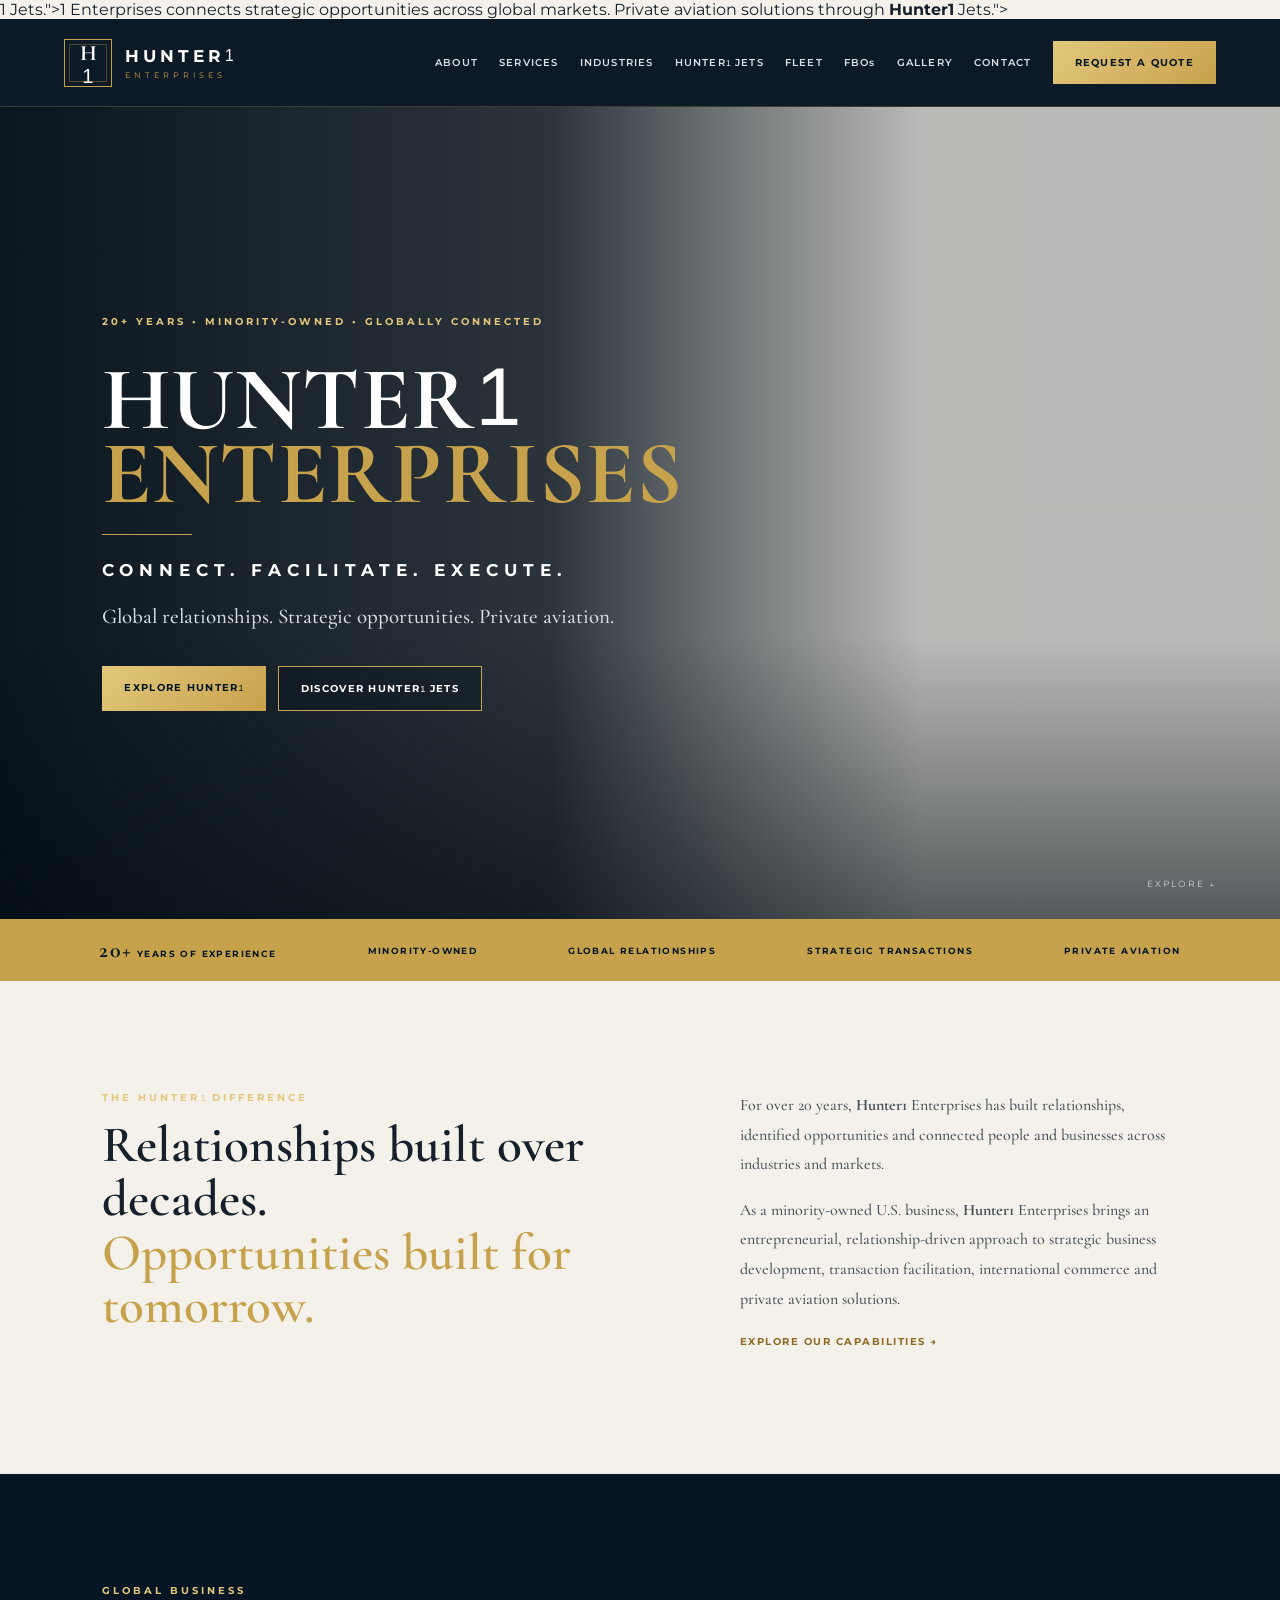
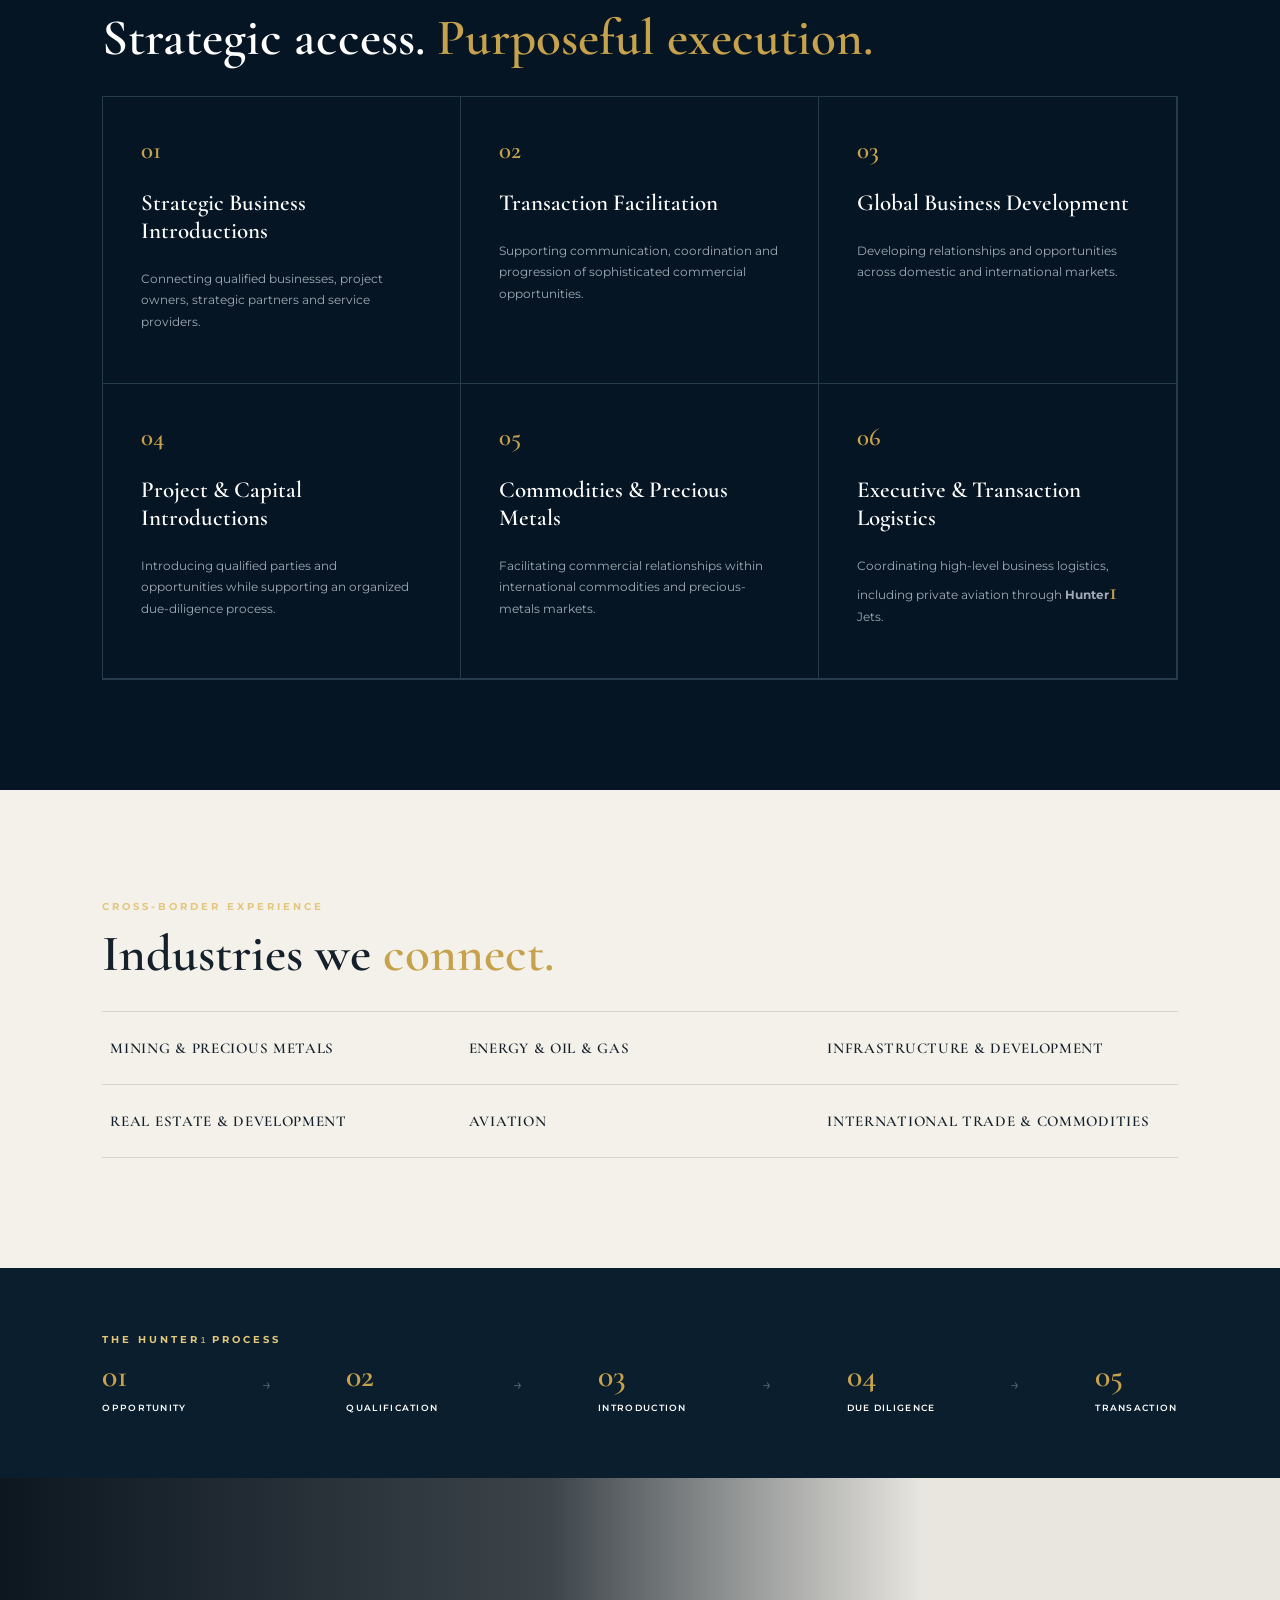
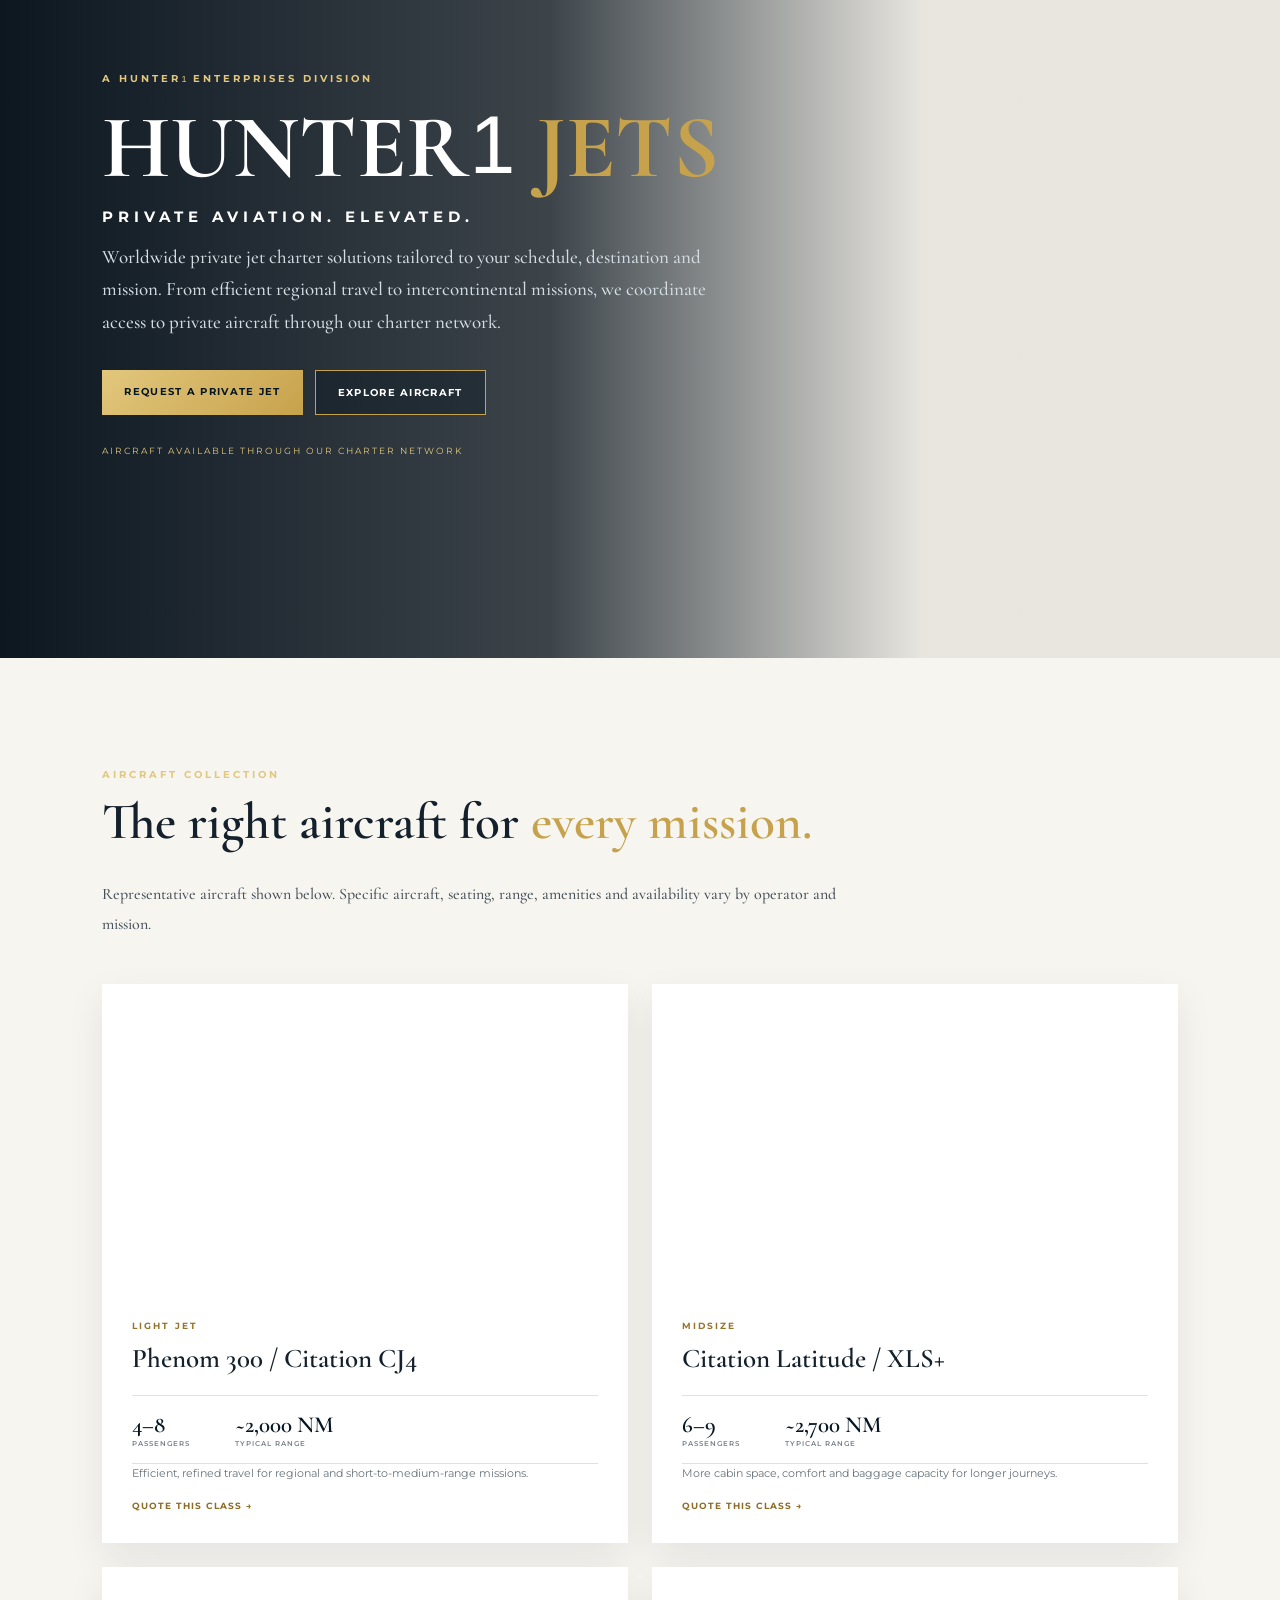
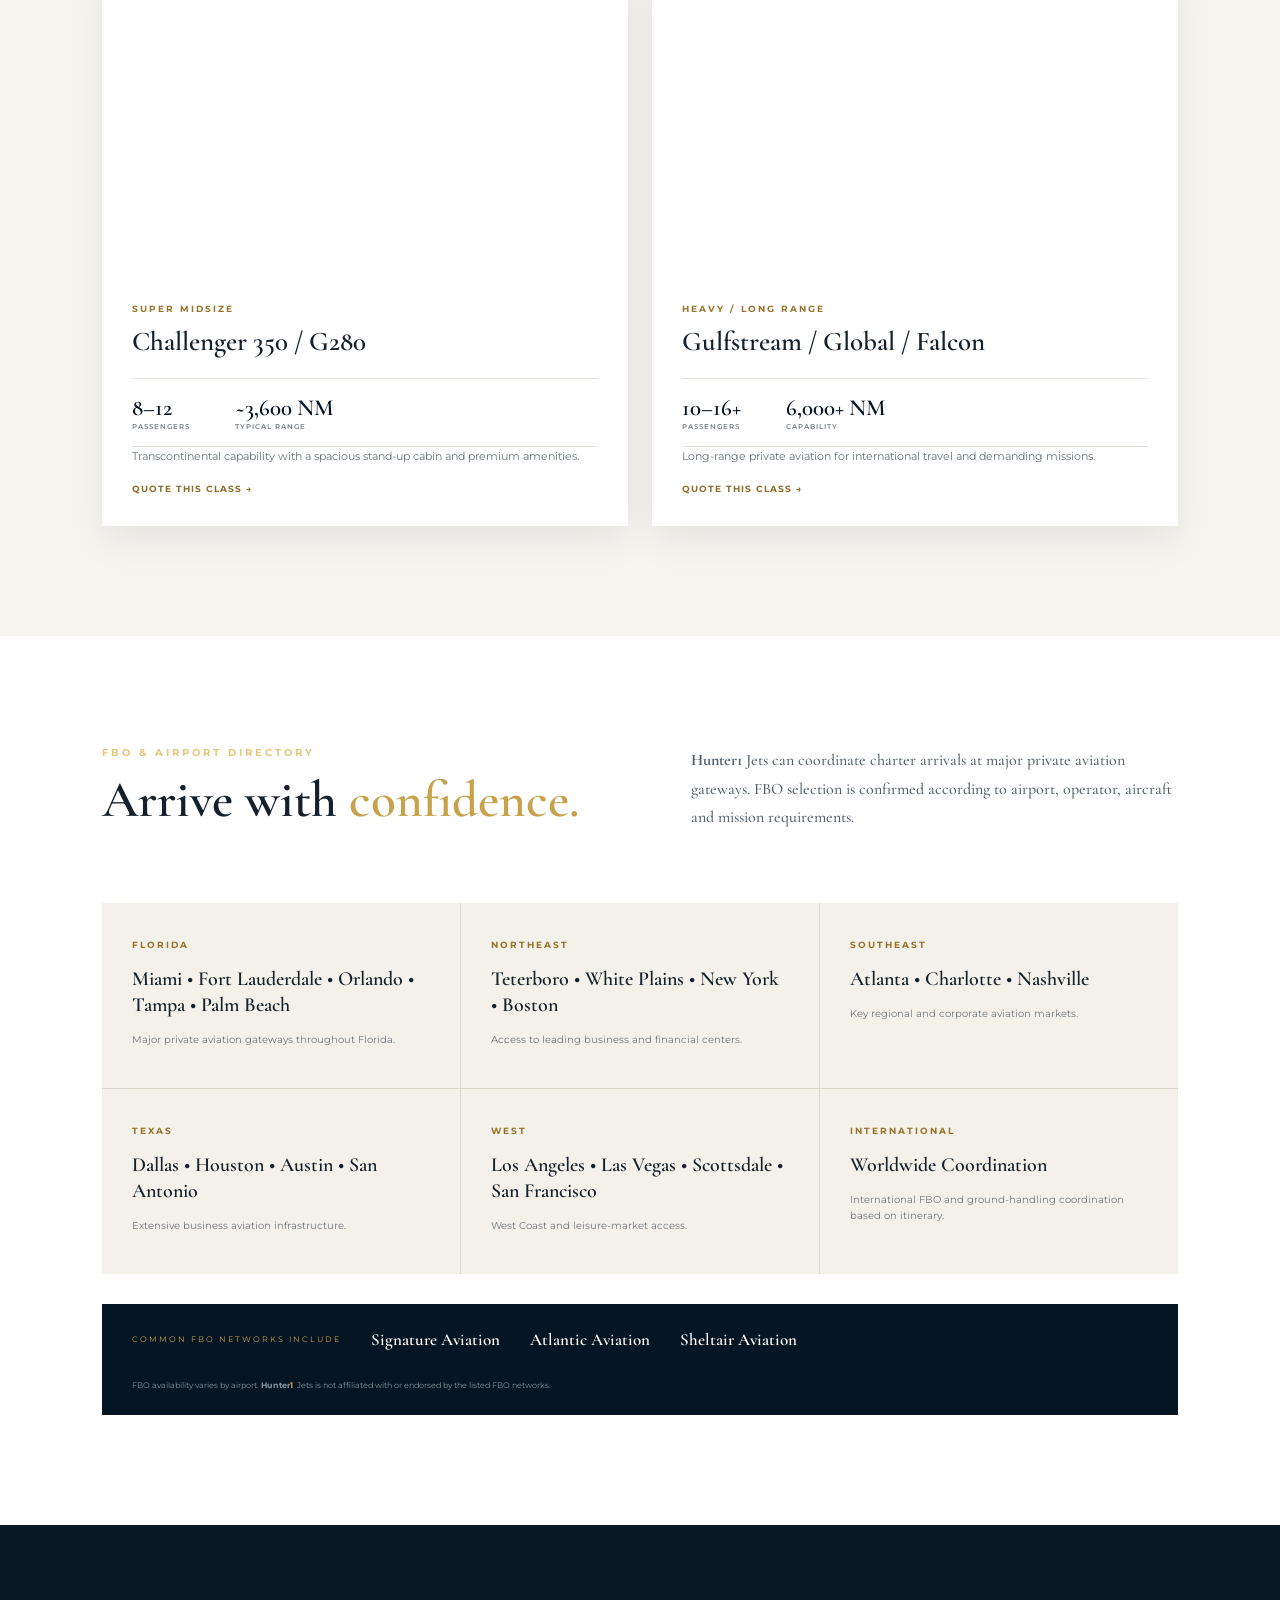
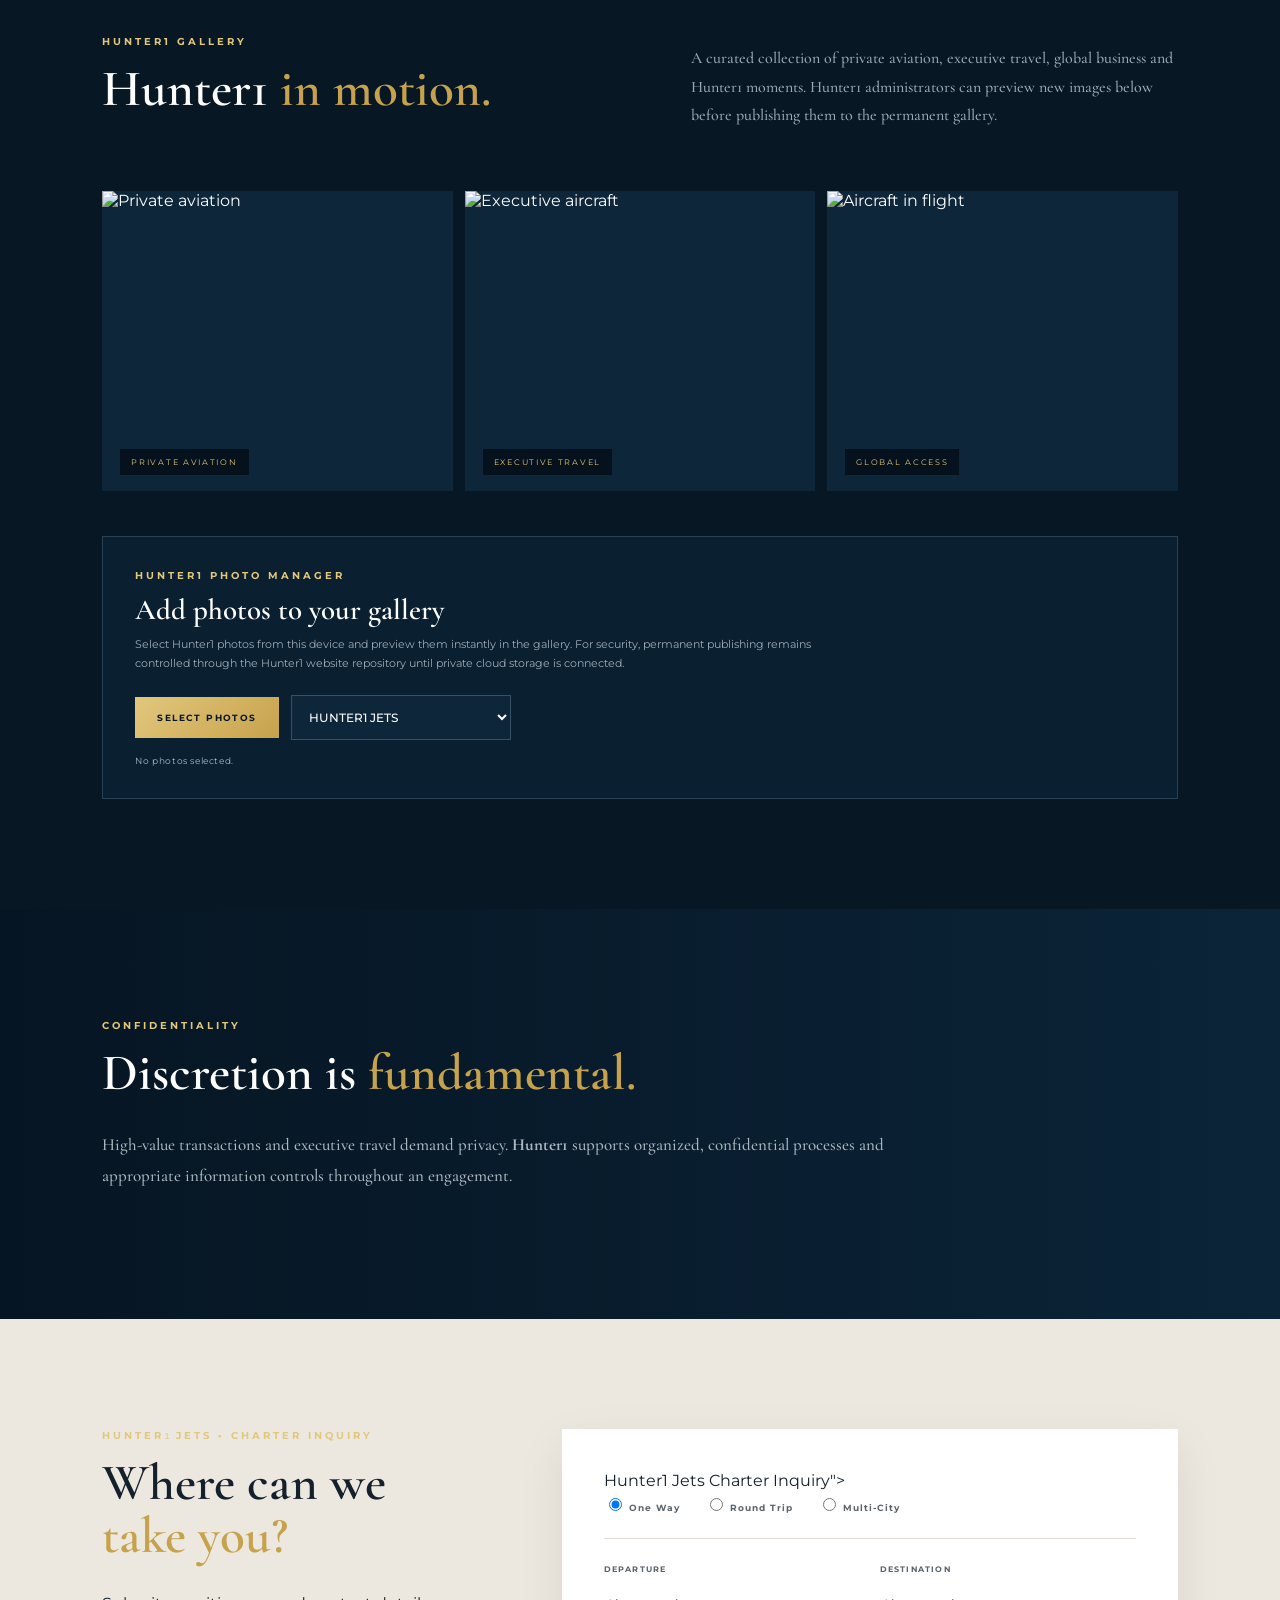
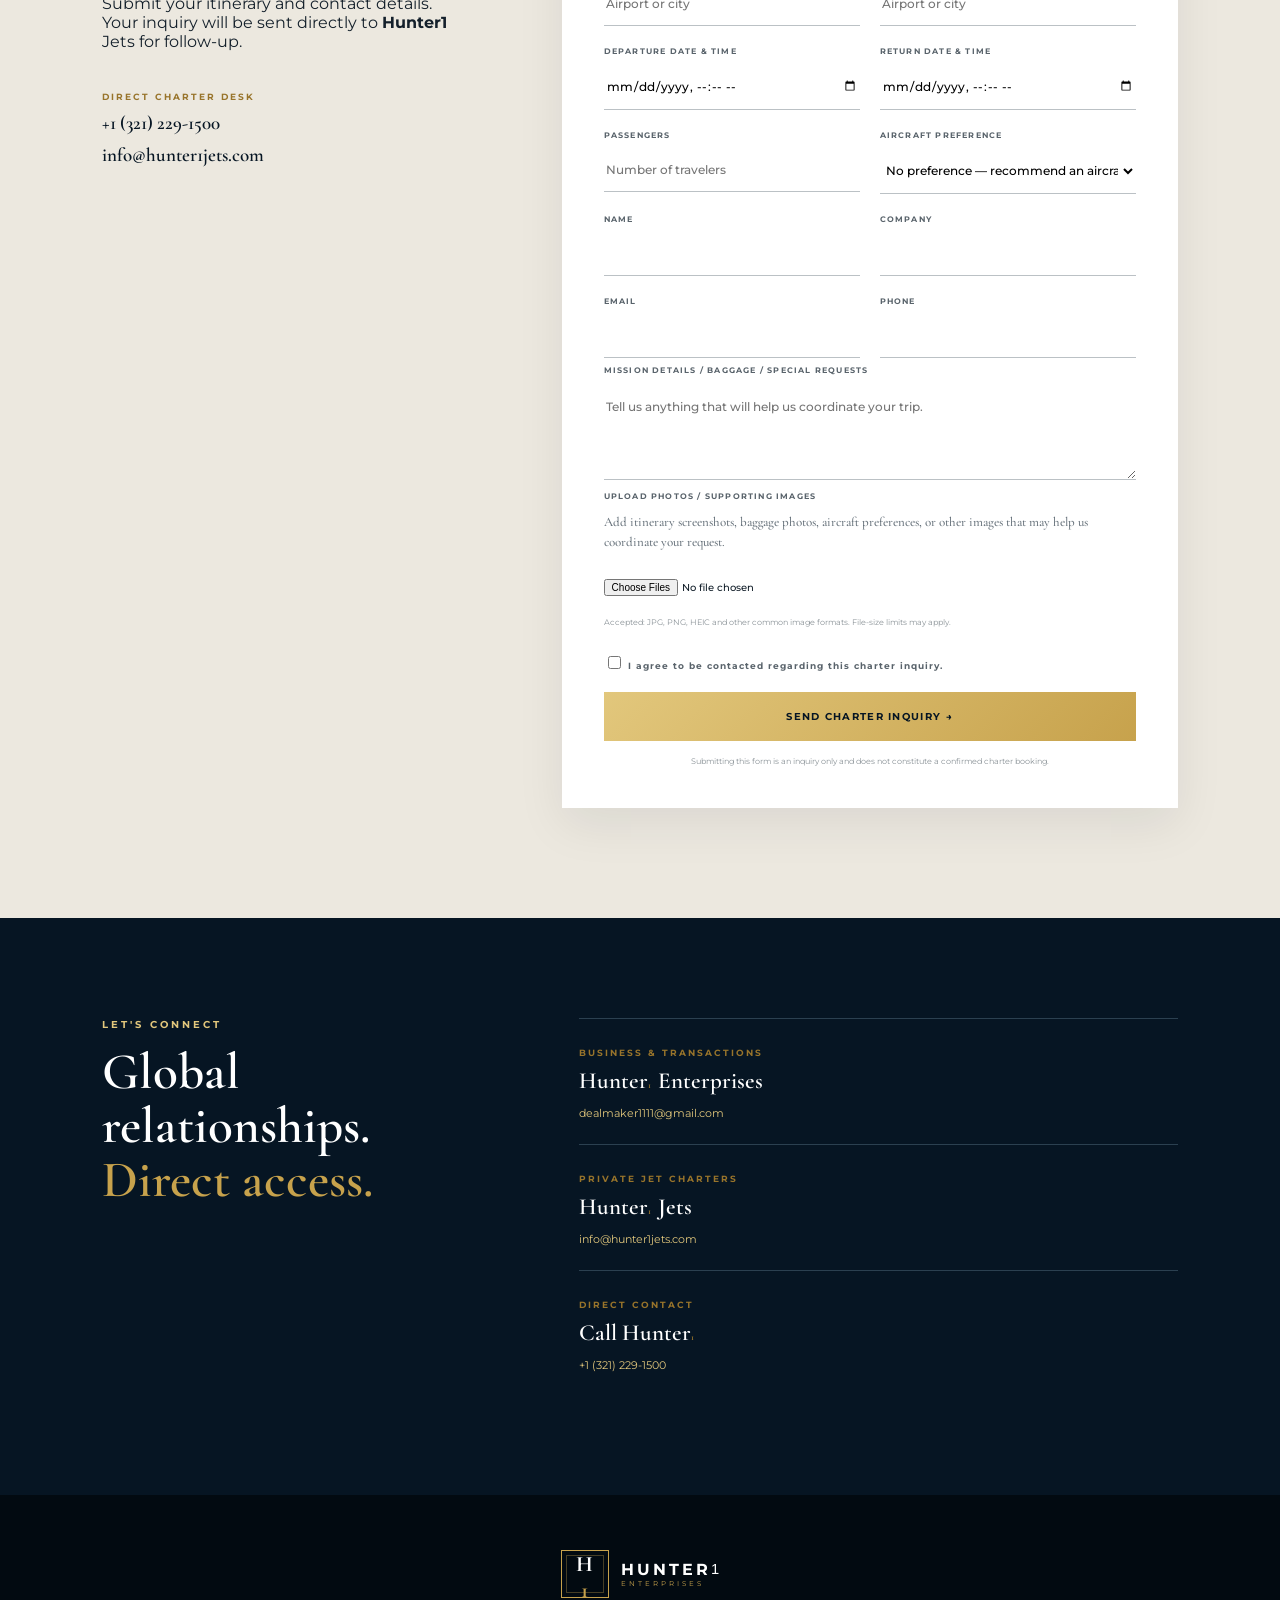
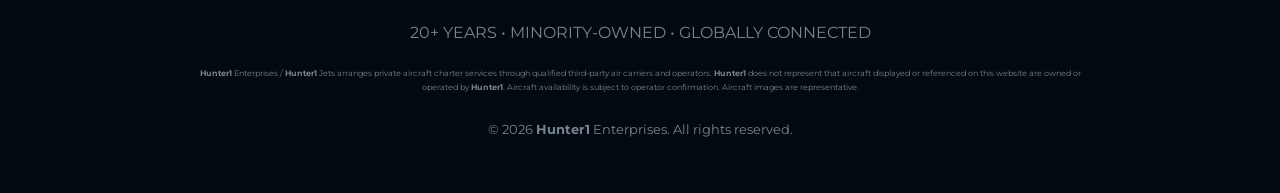
==== commit af8d9ed0: "Use unmistakable numeric one glyph in Hunter1 body text" ====
--- a/index.html
+++ b/index.html
@@ -1,9 +1,9 @@
-<!doctype html><html lang="en"><head><meta charset="UTF-8"><meta name="viewport" content="width=device-width,initial-scale=1"><title>Hunter1 Enterprises | Global Business & Private Aviation</title><meta name="description" content="Hunter1 Enterprises connects strategic opportunities across global markets. Private aviation solutions through Hunter1 Jets.">1</span> Enterprises connects strategic opportunities across global markets. Private aviation solutions through <strong class="hunter-name">Hunter1</strong> Jets."><link rel="preconnect" href="https://fonts.googleapis.com"><link rel="preconnect" href="https://fonts.gstatic.com" crossorigin><link href="https://fonts.googleapis.com/css2?family=Cormorant+Garamond:wght@500;600;700&family=Montserrat:wght@400;500;600;700&display=swap" rel="stylesheet"><link rel="stylesheet" href="styles.css"></head><body>
+<!doctype html><html lang="en"><head><meta charset="UTF-8"><meta name="viewport" content="width=device-width,initial-scale=1"><title>Hunter1 Enterprises | Global Business & Private Aviation</title><meta name="description" content="Hunter1 Enterprises connects strategic opportunities across global markets. Private aviation solutions through Hunter<span class="body-one">1</span> Jets.">1</span> Enterprises connects strategic opportunities across global markets. Private aviation solutions through <strong class="hunter-name">Hunter<span class="body-one">1</span></strong> Jets."><link rel="preconnect" href="https://fonts.googleapis.com"><link rel="preconnect" href="https://fonts.gstatic.com" crossorigin><link href="https://fonts.googleapis.com/css2?family=Cormorant+Garamond:wght@500;600;700&family=Montserrat:wght@400;500;600;700&display=swap" rel="stylesheet"><link rel="stylesheet" href="styles.css"></head><body>
 <header><a class="brand" href="#home"><span class="mark">H<span class="one">1</span></span><span class="wordmark"><b>HUNTER<span class="one">1</span></b><small>ENTERPRISES</small></span></a><button class="menu" aria-label="Menu">☰</button><nav><a href="#about">ABOUT</a><a href="#services">SERVICES</a><a href="#industries">INDUSTRIES</a><a href="#jets">HUNTER<span class="one">1</span> JETS</a><a href="#fleet">FLEET</a><a href="#fbos">FBOs</a><a href="#gallery">GALLERY</a><a href="#contact">CONTACT</a><a class="gold" href="#quote">REQUEST A QUOTE</a></nav></header>
 <main><section id="home" class="hero"><div class="hero-copy"><p class="eyebrow">20+ YEARS • MINORITY-OWNED • GLOBALLY CONNECTED</p><h1>HUNTER<span class="one">1</span><br><em>ENTERPRISES</em></h1><div class="rule"></div><h2>CONNECT. FACILITATE. EXECUTE.</h2><p class="lead">Global relationships. Strategic opportunities. Private aviation.</p><div class="actions"><a class="btn" href="#about">EXPLORE HUNTER<span class="one">1</span></a><a class="btn ghost" href="#jets">DISCOVER HUNTER<span class="one">1</span> JETS</a></div></div><a class="scroll" href="#about">EXPLORE ↓</a></section>
 <section class="credentials"><span><b>20+</b> YEARS OF EXPERIENCE</span><span>MINORITY-OWNED</span><span>GLOBAL RELATIONSHIPS</span><span>STRATEGIC TRANSACTIONS</span><span>PRIVATE AVIATION</span></section>
-<section id="about" class="intro section"><div><p class="eyebrow">THE HUNTER<span class="one">1</span> DIFFERENCE</p><h2>Relationships built over decades.<br><em>Opportunities built for tomorrow.</em></h2></div><div class="prose"><p>For over 20 years, <strong class="hunter-name">Hunter1</strong> Enterprises has built relationships, identified opportunities and connected people and businesses across industries and markets.</p><p>As a minority-owned U.S. business, <strong class="hunter-name">Hunter1</strong> Enterprises brings an entrepreneurial, relationship-driven approach to strategic business development, transaction facilitation, international commerce and private aviation solutions.</p><a class="textlink" href="#services">EXPLORE OUR CAPABILITIES →</a></div></section>
-<section id="services" class="section ink"><p class="eyebrow">GLOBAL BUSINESS</p><h2>Strategic access. <em>Purposeful execution.</em></h2><div class="service-grid"><article><span>01</span><h3>Strategic Business Introductions</h3><p>Connecting qualified businesses, project owners, strategic partners and service providers.</p></article><article><span>02</span><h3>Transaction Facilitation</h3><p>Supporting communication, coordination and progression of sophisticated commercial opportunities.</p></article><article><span>03</span><h3>Global Business Development</h3><p>Developing relationships and opportunities across domestic and international markets.</p></article><article><span>04</span><h3>Project & Capital Introductions</h3><p>Introducing qualified parties and opportunities while supporting an organized due-diligence process.</p></article><article><span>05</span><h3>Commodities & Precious Metals</h3><p>Facilitating commercial relationships within international commodities and precious-metals markets.</p></article><article><span>06</span><h3>Executive & Transaction Logistics</h3><p>Coordinating high-level business logistics, including private aviation through <strong class="hunter-name">Hunter1</strong> Jets.</p></article></div></section>
+<section id="about" class="intro section"><div><p class="eyebrow">THE HUNTER<span class="one">1</span> DIFFERENCE</p><h2>Relationships built over decades.<br><em>Opportunities built for tomorrow.</em></h2></div><div class="prose"><p>For over 20 years, <strong class="hunter-name">Hunter<span class="body-one">1</span></strong> Enterprises has built relationships, identified opportunities and connected people and businesses across industries and markets.</p><p>As a minority-owned U.S. business, <strong class="hunter-name">Hunter<span class="body-one">1</span></strong> Enterprises brings an entrepreneurial, relationship-driven approach to strategic business development, transaction facilitation, international commerce and private aviation solutions.</p><a class="textlink" href="#services">EXPLORE OUR CAPABILITIES →</a></div></section>
+<section id="services" class="section ink"><p class="eyebrow">GLOBAL BUSINESS</p><h2>Strategic access. <em>Purposeful execution.</em></h2><div class="service-grid"><article><span>01</span><h3>Strategic Business Introductions</h3><p>Connecting qualified businesses, project owners, strategic partners and service providers.</p></article><article><span>02</span><h3>Transaction Facilitation</h3><p>Supporting communication, coordination and progression of sophisticated commercial opportunities.</p></article><article><span>03</span><h3>Global Business Development</h3><p>Developing relationships and opportunities across domestic and international markets.</p></article><article><span>04</span><h3>Project & Capital Introductions</h3><p>Introducing qualified parties and opportunities while supporting an organized due-diligence process.</p></article><article><span>05</span><h3>Commodities & Precious Metals</h3><p>Facilitating commercial relationships within international commodities and precious-metals markets.</p></article><article><span>06</span><h3>Executive & Transaction Logistics</h3><p>Coordinating high-level business logistics, including private aviation through <strong class="hunter-name">Hunter<span class="body-one">1</span></strong> Jets.</p></article></div></section>
 <section id="industries" class="section"><p class="eyebrow">CROSS-BORDER EXPERIENCE</p><h2>Industries we <em>connect.</em></h2><div class="industry-grid"><div>MINING & PRECIOUS METALS</div><div>ENERGY & OIL & GAS</div><div>INFRASTRUCTURE & DEVELOPMENT</div><div>REAL ESTATE & DEVELOPMENT</div><div>AVIATION</div><div>INTERNATIONAL TRADE & COMMODITIES</div></div></section>
 <section class="process"><p class="eyebrow">THE HUNTER<span class="one">1</span> PROCESS</p><div class="process-row"><span>01<small>OPPORTUNITY</small></span><i>→</i><span>02<small>QUALIFICATION</small></span><i>→</i><span>03<small>INTRODUCTION</small></span><i>→</i><span>04<small>DUE DILIGENCE</small></span><i>→</i><span>05<small>TRANSACTION</small></span></div></section>
 <section id="jets" class="jet-hero"><div class="jet-copy"><p class="eyebrow">A HUNTER<span class="one">1</span> ENTERPRISES DIVISION</p><h2>HUNTER<span class="one">1</span> <em>JETS</em></h2><h3>PRIVATE AVIATION. ELEVATED.</h3><p>Worldwide private jet charter solutions tailored to your schedule, destination and mission. From efficient regional travel to intercontinental missions, we coordinate access to private aircraft through our charter network.</p><div class="actions"><a class="btn" href="#quote">REQUEST A PRIVATE JET</a><a class="btn ghost" href="#fleet">EXPLORE AIRCRAFT</a></div><p class="network">AIRCRAFT AVAILABLE THROUGH OUR CHARTER NETWORK</p></div></section>
@@ -12,10 +12,10 @@
 <article><div class="aircraft-img mid"></div><div class="aircraft-body"><span>MIDSIZE</span><h3>Citation Latitude / XLS+</h3><div class="specs"><b>6–9<small>PASSENGERS</small></b><b>~2,700 NM<small>TYPICAL RANGE</small></b></div><p>More cabin space, comfort and baggage capacity for longer journeys.</p><a href="#quote" data-aircraft="Midsize Jet">QUOTE THIS CLASS →</a></div></article>
 <article><div class="aircraft-img super"></div><div class="aircraft-body"><span>SUPER MIDSIZE</span><h3>Challenger 350 / G280</h3><div class="specs"><b>8–12<small>PASSENGERS</small></b><b>~3,600 NM<small>TYPICAL RANGE</small></b></div><p>Transcontinental capability with a spacious stand-up cabin and premium amenities.</p><a href="#quote" data-aircraft="Super Midsize Jet">QUOTE THIS CLASS →</a></div></article>
 <article><div class="aircraft-img heavy"></div><div class="aircraft-body"><span>HEAVY / LONG RANGE</span><h3>Gulfstream / Global / Falcon</h3><div class="specs"><b>10–16+<small>PASSENGERS</small></b><b>6,000+ NM<small>CAPABILITY</small></b></div><p>Long-range private aviation for international travel and demanding missions.</p><a href="#quote" data-aircraft="Heavy / Long Range">QUOTE THIS CLASS →</a></div></article></div></section>
-<section id="fbos" class="section fbo"><div class="fbo-head"><div><p class="eyebrow">FBO & AIRPORT DIRECTORY</p><h2>Arrive with <em>confidence.</em></h2></div><p><strong class="hunter-name">Hunter1</strong> Jets can coordinate charter arrivals at major private aviation gateways. FBO selection is confirmed according to airport, operator, aircraft and mission requirements.</p></div><div class="fbo-grid"><article><b>FLORIDA</b><h3>Miami • Fort Lauderdale • Orlando • Tampa • Palm Beach</h3><p>Major private aviation gateways throughout Florida.</p></article><article><b>NORTHEAST</b><h3>Teterboro • White Plains • New York • Boston</h3><p>Access to leading business and financial centers.</p></article><article><b>SOUTHEAST</b><h3>Atlanta • Charlotte • Nashville</h3><p>Key regional and corporate aviation markets.</p></article><article><b>TEXAS</b><h3>Dallas • Houston • Austin • San Antonio</h3><p>Extensive business aviation infrastructure.</p></article><article><b>WEST</b><h3>Los Angeles • Las Vegas • Scottsdale • San Francisco</h3><p>West Coast and leisure-market access.</p></article><article><b>INTERNATIONAL</b><h3>Worldwide Coordination</h3><p>International FBO and ground-handling coordination based on itinerary.</p></article></div><div class="fbo-networks"><span>COMMON FBO NETWORKS INCLUDE</span><b>Signature Aviation</b><b>Atlantic Aviation</b><b>Sheltair Aviation</b><small>FBO availability varies by airport. <strong class="hunter-name">Hunter1</strong> Jets is not affiliated with or endorsed by the listed FBO networks.</small></div></section>
-<section id="gallery" class="section gallery"><div class="gallery-head"><div><p class="eyebrow">HUNTER1 GALLERY</p><h2>Hunter1 <em>in motion.</em></h2></div><p>A curated collection of private aviation, executive travel, global business and Hunter1 moments. Hunter1 administrators can preview new images below before publishing them to the permanent gallery.</p></div><div id="galleryGrid" class="gallery-grid"><figure><img src="https://images.unsplash.com/photo-1540962351504-03099e0a754b?auto=format&fit=crop&w=1200&q=85" alt="Private aviation"><figcaption>PRIVATE AVIATION</figcaption></figure><figure><img src="https://images.unsplash.com/photo-1569154941061-e231b4725ef1?auto=format&fit=crop&w=1200&q=85" alt="Executive aircraft"><figcaption>EXECUTIVE TRAVEL</figcaption></figure><figure><img src="https://images.unsplash.com/photo-1436491865332-7a61a109cc05?auto=format&fit=crop&w=1200&q=85" alt="Aircraft in flight"><figcaption>GLOBAL ACCESS</figcaption></figure></div><div class="admin-upload"><p class="eyebrow">HUNTER1 PHOTO MANAGER</p><h3>Add photos to your gallery</h3><p>Select Hunter1 photos from this device and preview them instantly in the gallery. For security, permanent publishing remains controlled through the Hunter1 website repository until private cloud storage is connected.</p><div class="upload-controls"><label class="upload-btn" for="hunterGalleryUpload">SELECT PHOTOS</label><input id="hunterGalleryUpload" type="file" accept="image/*" multiple hidden><select id="galleryCategory"><option>HUNTER1 JETS</option><option>AIRCRAFT</option><option>EXECUTIVE TRAVEL</option><option>GLOBAL BUSINESS</option><option>EVENTS</option><option>FEATURED</option></select></div><div id="uploadStatus" class="upload-status">No photos selected.</div></div></section><section class="privacy"><p class="eyebrow">CONFIDENTIALITY</p><h2>Discretion is <em>fundamental.</em></h2><p>High-value transactions and executive travel demand privacy. <strong class="hunter-name">Hunter1</strong> supports organized, confidential processes and appropriate information controls throughout an engagement.</p></section>
-<section id="quote" class="quote section"><div class="quote-intro"><p class="eyebrow">HUNTER<span class="one">1</span> JETS • CHARTER INQUIRY</p><h2>Where can we <em>take you?</em></h2><p>Submit your itinerary and contact details. Your inquiry will be sent directly to <strong class="hunter-name">Hunter1</strong> Jets for follow-up.</p><div class="direct"><span>DIRECT CHARTER DESK</span><a href="tel:+13212291500">+1 (321) 229-1500</a><a href="mailto:info@hunter1jets.com">info@hunter1jets.com</a></div></div>
-<form id="charterForm" action="https://formsubmit.co/info@hunter1jets.com" method="POST"><input type="hidden" name="_subject" value="New <strong class="hunter-name">Hunter1</strong> Jets Charter Inquiry"><input type="hidden" name="_template" value="table"><input type="text" name="_honey" class="hide" tabindex="-1" autocomplete="off"><div class="triptype"><label><input type="radio" name="Trip Type" value="One Way" checked> One Way</label><label><input type="radio" name="Trip Type" value="Round Trip"> Round Trip</label><label><input type="radio" name="Trip Type" value="Multi-City"> Multi-City</label></div><div class="formgrid"><label>DEPARTURE<input name="Departure" placeholder="Airport or city" required></label><label>DESTINATION<input name="Destination" placeholder="Airport or city" required></label><label>DEPARTURE DATE & TIME<input type="datetime-local" name="Departure Date" required></label><label>RETURN DATE & TIME<input type="datetime-local" name="Return Date"></label><label>PASSENGERS<input type="number" min="1" name="Passengers" placeholder="Number of travelers" required></label><label>AIRCRAFT PREFERENCE<select id="aircraftSelect" name="Aircraft Preference"><option value="No preference">No preference — recommend an aircraft</option><option>Light Jet</option><option>Midsize Jet</option><option>Super Midsize Jet</option><option>Heavy / Long Range</option></select></label><label>NAME<input name="Name" required></label><label>COMPANY<input name="Company"></label><label>EMAIL<input type="email" name="Email" required></label><label>PHONE<input type="tel" name="Phone" required></label></div><label>MISSION DETAILS / BAGGAGE / SPECIAL REQUESTS<textarea name="Details" placeholder="Tell us anything that will help us coordinate your trip."></textarea></label><div class="upload-box"><label for="photoUpload">UPLOAD PHOTOS / SUPPORTING IMAGES</label><p>Add itinerary screenshots, baggage photos, aircraft preferences, or other images that may help us coordinate your request.</p><input id="photoUpload" class="file-input" type="file" name="attachment" accept="image/*" multiple><small>Accepted: JPG, PNG, HEIC and other common image formats. File-size limits may apply.</small></div><label class="consent"><input type="checkbox" required> I agree to be contacted regarding this charter inquiry.</label><button class="btn submit" type="submit">SEND CHARTER INQUIRY →</button><p class="formnote">Submitting this form is an inquiry only and does not constitute a confirmed charter booking.</p></form></section>
-<section id="contact" class="contact"><div><p class="eyebrow">LET'S CONNECT</p><h2>Global relationships.<br><em>Direct access.</em></h2></div><div class="contact-cards"><article><span>BUSINESS & TRANSACTIONS</span><h3>Hunter1 Enterprises</h3><a href="mailto:dealmaker1111@gmail.com">dealmaker1111@gmail.com</a></article><article><span>PRIVATE JET CHARTERS</span><h3>Hunter1 Jets</h3><a href="mailto:info@hunter1jets.com">info@hunter1jets.com</a></article><article><span>DIRECT CONTACT</span><h3>Call Hunter1</h3><a href="tel:+13212291500">+1 (321) 229-1500</a></article></div></section></main>
-<footer><div class="footerbrand"><span class="mark">H<span>1</span></span><div><b>HUNTER<span class="one">1</span></b><small>ENTERPRISES</small></div></div><p>20+ YEARS • MINORITY-OWNED • GLOBALLY CONNECTED</p><p class="legal"><strong class="hunter-name">Hunter1</strong> Enterprises / <strong class="hunter-name">Hunter1</strong> Jets arranges private aircraft charter services through qualified third-party air carriers and operators. <strong class="hunter-name">Hunter1</strong> does not represent that aircraft displayed or referenced on this website are owned or operated by <strong class="hunter-name">Hunter1</strong>. Aircraft availability is subject to operator confirmation. Aircraft images are representative.</p><small>© 2026 <strong class="hunter-name">Hunter1</strong> Enterprises. All rights reserved.</small></footer>
-<script>document.querySelector('.menu').onclick=()=>document.querySelector('nav').classList.toggle('open');document.querySelectorAll('[data-aircraft]').forEach(a=>a.onclick=()=>{document.querySelector('#aircraftSelect').value=a.dataset.aircraft});document.querySelectorAll('nav a').forEach(a=>a.onclick=()=>document.querySelector('nav').classList.remove('open'));n.replaceWith(frag)});const gu=document.querySelector('#hunterGalleryUpload');if(gu){gu.addEventListener('change',e=>{const files=[...e.target.files];const grid=document.querySelector('#galleryGrid');const cat=document.querySelector('#galleryCategory').value;document.querySelector('#uploadStatus').textContent=files.length?files.length+' photo'+(files.length>1?'s':'')+' ready for preview.':'No photos selected.';files.forEach(file=>{const url=URL.createObjectURL(file);const fig=document.createElement('figure');fig.className='preview-photo';fig.innerHTML='<img alt="Hunter1 uploaded preview"><figcaption></figcaption>';fig.querySelector('img').src=url;fig.querySelector('figcaption').textContent=cat+' • PREVIEW';grid.prepend(fig)})})}</script></body></html>+<section id="fbos" class="section fbo"><div class="fbo-head"><div><p class="eyebrow">FBO & AIRPORT DIRECTORY</p><h2>Arrive with <em>confidence.</em></h2></div><p><strong class="hunter-name">Hunter<span class="body-one">1</span></strong> Jets can coordinate charter arrivals at major private aviation gateways. FBO selection is confirmed according to airport, operator, aircraft and mission requirements.</p></div><div class="fbo-grid"><article><b>FLORIDA</b><h3>Miami • Fort Lauderdale • Orlando • Tampa • Palm Beach</h3><p>Major private aviation gateways throughout Florida.</p></article><article><b>NORTHEAST</b><h3>Teterboro • White Plains • New York • Boston</h3><p>Access to leading business and financial centers.</p></article><article><b>SOUTHEAST</b><h3>Atlanta • Charlotte • Nashville</h3><p>Key regional and corporate aviation markets.</p></article><article><b>TEXAS</b><h3>Dallas • Houston • Austin • San Antonio</h3><p>Extensive business aviation infrastructure.</p></article><article><b>WEST</b><h3>Los Angeles • Las Vegas • Scottsdale • San Francisco</h3><p>West Coast and leisure-market access.</p></article><article><b>INTERNATIONAL</b><h3>Worldwide Coordination</h3><p>International FBO and ground-handling coordination based on itinerary.</p></article></div><div class="fbo-networks"><span>COMMON FBO NETWORKS INCLUDE</span><b>Signature Aviation</b><b>Atlantic Aviation</b><b>Sheltair Aviation</b><small>FBO availability varies by airport. <strong class="hunter-name">Hunter<span class="body-one">1</span></strong> Jets is not affiliated with or endorsed by the listed FBO networks.</small></div></section>
+<section id="gallery" class="section gallery"><div class="gallery-head"><div><p class="eyebrow">HUNTER1 GALLERY</p><h2>Hunter<span class="body-one">1</span> <em>in motion.</em></h2></div><p>A curated collection of private aviation, executive travel, global business and Hunter<span class="body-one">1</span> moments. Hunter<span class="body-one">1</span> administrators can preview new images below before publishing them to the permanent gallery.</p></div><div id="galleryGrid" class="gallery-grid"><figure><img src="https://images.unsplash.com/photo-1540962351504-03099e0a754b?auto=format&fit=crop&w=1200&q=85" alt="Private aviation"><figcaption>PRIVATE AVIATION</figcaption></figure><figure><img src="https://images.unsplash.com/photo-1569154941061-e231b4725ef1?auto=format&fit=crop&w=1200&q=85" alt="Executive aircraft"><figcaption>EXECUTIVE TRAVEL</figcaption></figure><figure><img src="https://images.unsplash.com/photo-1436491865332-7a61a109cc05?auto=format&fit=crop&w=1200&q=85" alt="Aircraft in flight"><figcaption>GLOBAL ACCESS</figcaption></figure></div><div class="admin-upload"><p class="eyebrow">HUNTER1 PHOTO MANAGER</p><h3>Add photos to your gallery</h3><p>Select Hunter<span class="body-one">1</span> photos from this device and preview them instantly in the gallery. For security, permanent publishing remains controlled through the Hunter<span class="body-one">1</span> website repository until private cloud storage is connected.</p><div class="upload-controls"><label class="upload-btn" for="hunterGalleryUpload">SELECT PHOTOS</label><input id="hunterGalleryUpload" type="file" accept="image/*" multiple hidden><select id="galleryCategory"><option>HUNTER1 JETS</option><option>AIRCRAFT</option><option>EXECUTIVE TRAVEL</option><option>GLOBAL BUSINESS</option><option>EVENTS</option><option>FEATURED</option></select></div><div id="uploadStatus" class="upload-status">No photos selected.</div></div></section><section class="privacy"><p class="eyebrow">CONFIDENTIALITY</p><h2>Discretion is <em>fundamental.</em></h2><p>High-value transactions and executive travel demand privacy. <strong class="hunter-name">Hunter<span class="body-one">1</span></strong> supports organized, confidential processes and appropriate information controls throughout an engagement.</p></section>
+<section id="quote" class="quote section"><div class="quote-intro"><p class="eyebrow">HUNTER<span class="one">1</span> JETS • CHARTER INQUIRY</p><h2>Where can we <em>take you?</em></h2><p>Submit your itinerary and contact details. Your inquiry will be sent directly to <strong class="hunter-name">Hunter<span class="body-one">1</span></strong> Jets for follow-up.</p><div class="direct"><span>DIRECT CHARTER DESK</span><a href="tel:+13212291500">+1 (321) 229-1500</a><a href="mailto:info@hunter1jets.com">info@hunter1jets.com</a></div></div>
+<form id="charterForm" action="https://formsubmit.co/info@hunter1jets.com" method="POST"><input type="hidden" name="_subject" value="New <strong class="hunter-name">Hunter<span class="body-one">1</span></strong> Jets Charter Inquiry"><input type="hidden" name="_template" value="table"><input type="text" name="_honey" class="hide" tabindex="-1" autocomplete="off"><div class="triptype"><label><input type="radio" name="Trip Type" value="One Way" checked> One Way</label><label><input type="radio" name="Trip Type" value="Round Trip"> Round Trip</label><label><input type="radio" name="Trip Type" value="Multi-City"> Multi-City</label></div><div class="formgrid"><label>DEPARTURE<input name="Departure" placeholder="Airport or city" required></label><label>DESTINATION<input name="Destination" placeholder="Airport or city" required></label><label>DEPARTURE DATE & TIME<input type="datetime-local" name="Departure Date" required></label><label>RETURN DATE & TIME<input type="datetime-local" name="Return Date"></label><label>PASSENGERS<input type="number" min="1" name="Passengers" placeholder="Number of travelers" required></label><label>AIRCRAFT PREFERENCE<select id="aircraftSelect" name="Aircraft Preference"><option value="No preference">No preference — recommend an aircraft</option><option>Light Jet</option><option>Midsize Jet</option><option>Super Midsize Jet</option><option>Heavy / Long Range</option></select></label><label>NAME<input name="Name" required></label><label>COMPANY<input name="Company"></label><label>EMAIL<input type="email" name="Email" required></label><label>PHONE<input type="tel" name="Phone" required></label></div><label>MISSION DETAILS / BAGGAGE / SPECIAL REQUESTS<textarea name="Details" placeholder="Tell us anything that will help us coordinate your trip."></textarea></label><div class="upload-box"><label for="photoUpload">UPLOAD PHOTOS / SUPPORTING IMAGES</label><p>Add itinerary screenshots, baggage photos, aircraft preferences, or other images that may help us coordinate your request.</p><input id="photoUpload" class="file-input" type="file" name="attachment" accept="image/*" multiple><small>Accepted: JPG, PNG, HEIC and other common image formats. File-size limits may apply.</small></div><label class="consent"><input type="checkbox" required> I agree to be contacted regarding this charter inquiry.</label><button class="btn submit" type="submit">SEND CHARTER INQUIRY →</button><p class="formnote">Submitting this form is an inquiry only and does not constitute a confirmed charter booking.</p></form></section>
+<section id="contact" class="contact"><div><p class="eyebrow">LET'S CONNECT</p><h2>Global relationships.<br><em>Direct access.</em></h2></div><div class="contact-cards"><article><span>BUSINESS & TRANSACTIONS</span><h3>Hunter<span class="body-one">1</span> Enterprises</h3><a href="mailto:dealmaker1111@gmail.com">dealmaker1111@gmail.com</a></article><article><span>PRIVATE JET CHARTERS</span><h3>Hunter<span class="body-one">1</span> Jets</h3><a href="mailto:info@hunter1jets.com">info@hunter1jets.com</a></article><article><span>DIRECT CONTACT</span><h3>Call Hunter<span class="body-one">1</span></h3><a href="tel:+13212291500">+1 (321) 229-1500</a></article></div></section></main>
+<footer><div class="footerbrand"><span class="mark">H<span>1</span></span><div><b>HUNTER<span class="one">1</span></b><small>ENTERPRISES</small></div></div><p>20+ YEARS • MINORITY-OWNED • GLOBALLY CONNECTED</p><p class="legal"><strong class="hunter-name">Hunter<span class="body-one">1</span></strong> Enterprises / <strong class="hunter-name">Hunter<span class="body-one">1</span></strong> Jets arranges private aircraft charter services through qualified third-party air carriers and operators. <strong class="hunter-name">Hunter<span class="body-one">1</span></strong> does not represent that aircraft displayed or referenced on this website are owned or operated by <strong class="hunter-name">Hunter<span class="body-one">1</span></strong>. Aircraft availability is subject to operator confirmation. Aircraft images are representative.</p><small>© 2026 <strong class="hunter-name">Hunter<span class="body-one">1</span></strong> Enterprises. All rights reserved.</small></footer>
+<script>document.querySelector('.menu').onclick=()=>document.querySelector('nav').classList.toggle('open');document.querySelectorAll('[data-aircraft]').forEach(a=>a.onclick=()=>{document.querySelector('#aircraftSelect').value=a.dataset.aircraft});document.querySelectorAll('nav a').forEach(a=>a.onclick=()=>document.querySelector('nav').classList.remove('open'));n.replaceWith(frag)});const gu=document.querySelector('#hunterGalleryUpload');if(gu){gu.addEventListener('change',e=>{const files=[...e.target.files];const grid=document.querySelector('#galleryGrid');const cat=document.querySelector('#galleryCategory').value;document.querySelector('#uploadStatus').textContent=files.length?files.length+' photo'+(files.length>1?'s':'')+' ready for preview.':'No photos selected.';files.forEach(file=>{const url=URL.createObjectURL(file);const fig=document.createElement('figure');fig.className='preview-photo';fig.innerHTML='<img alt="Hunter<span class="body-one">1</span> uploaded preview"><figcaption></figcaption>';fig.querySelector('img').src=url;fig.querySelector('figcaption').textContent=cat+' • PREVIEW';grid.prepend(fig)})})}</script></body></html>
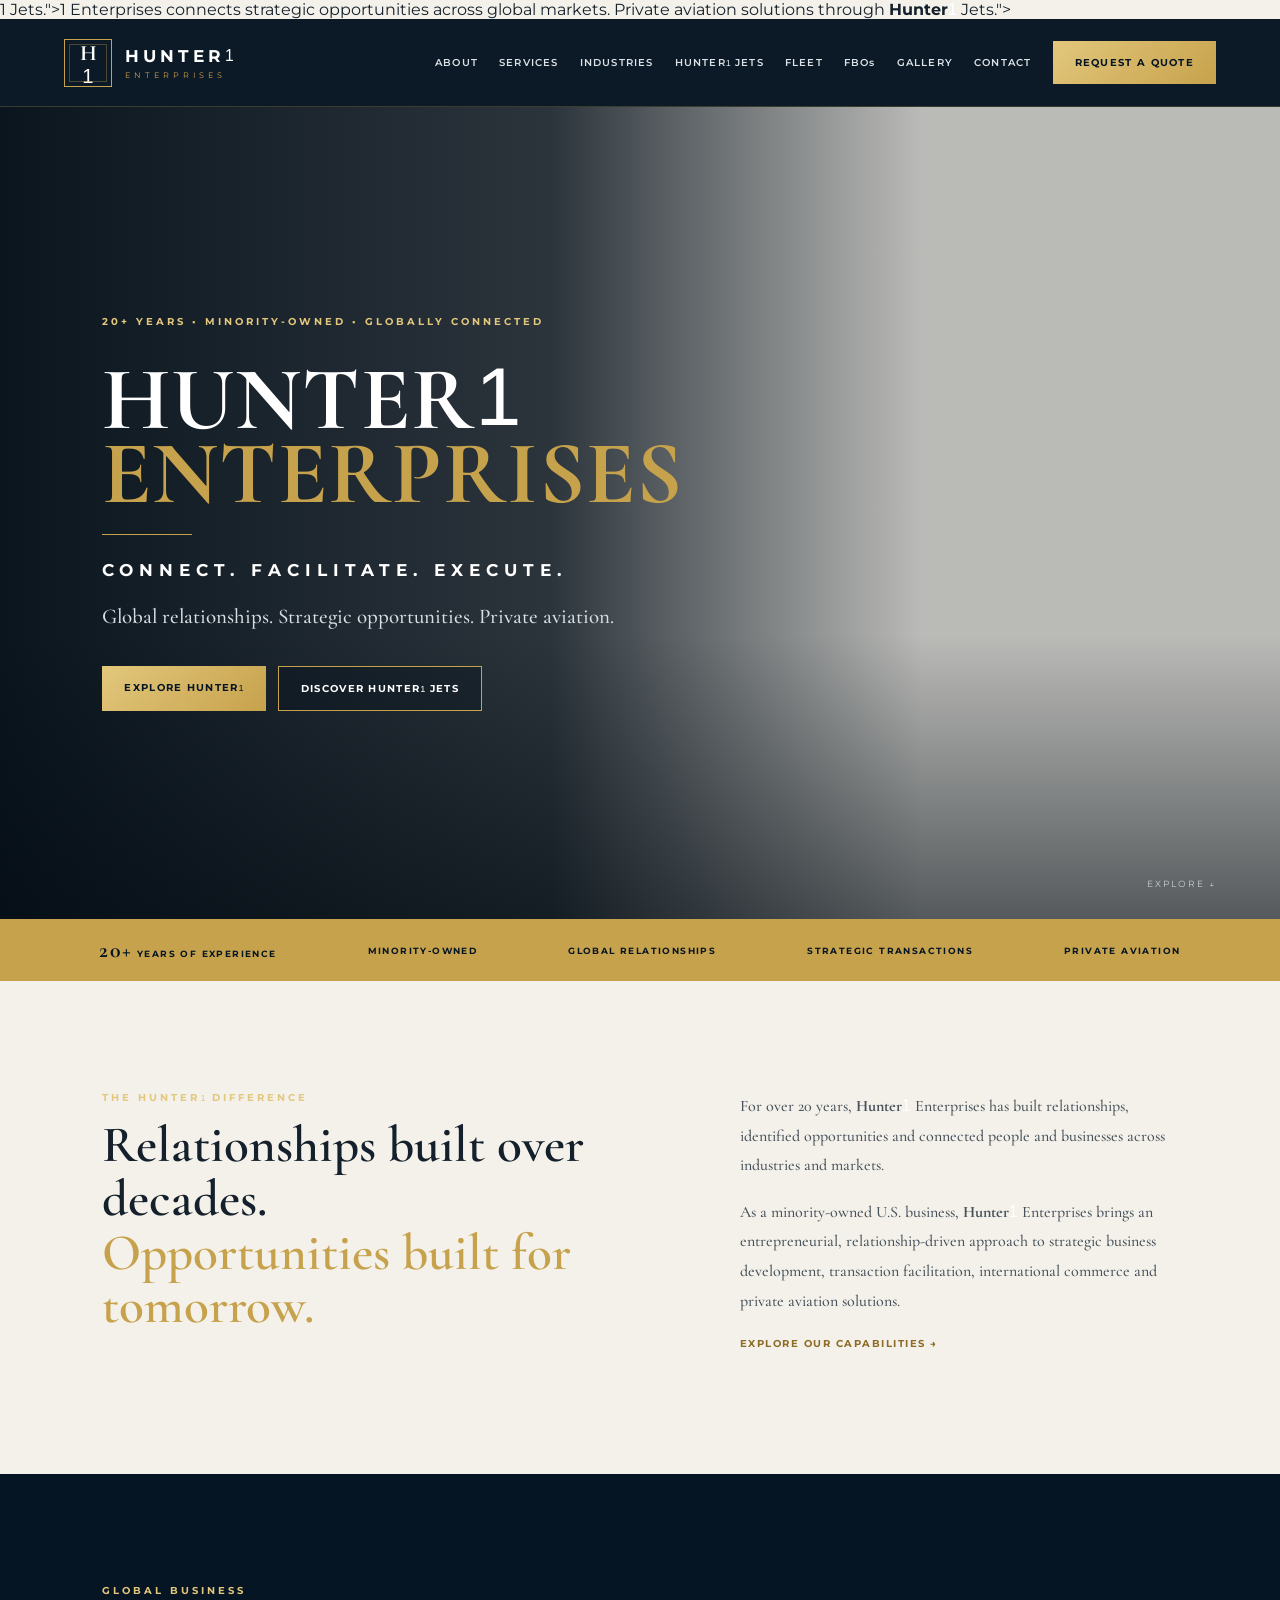
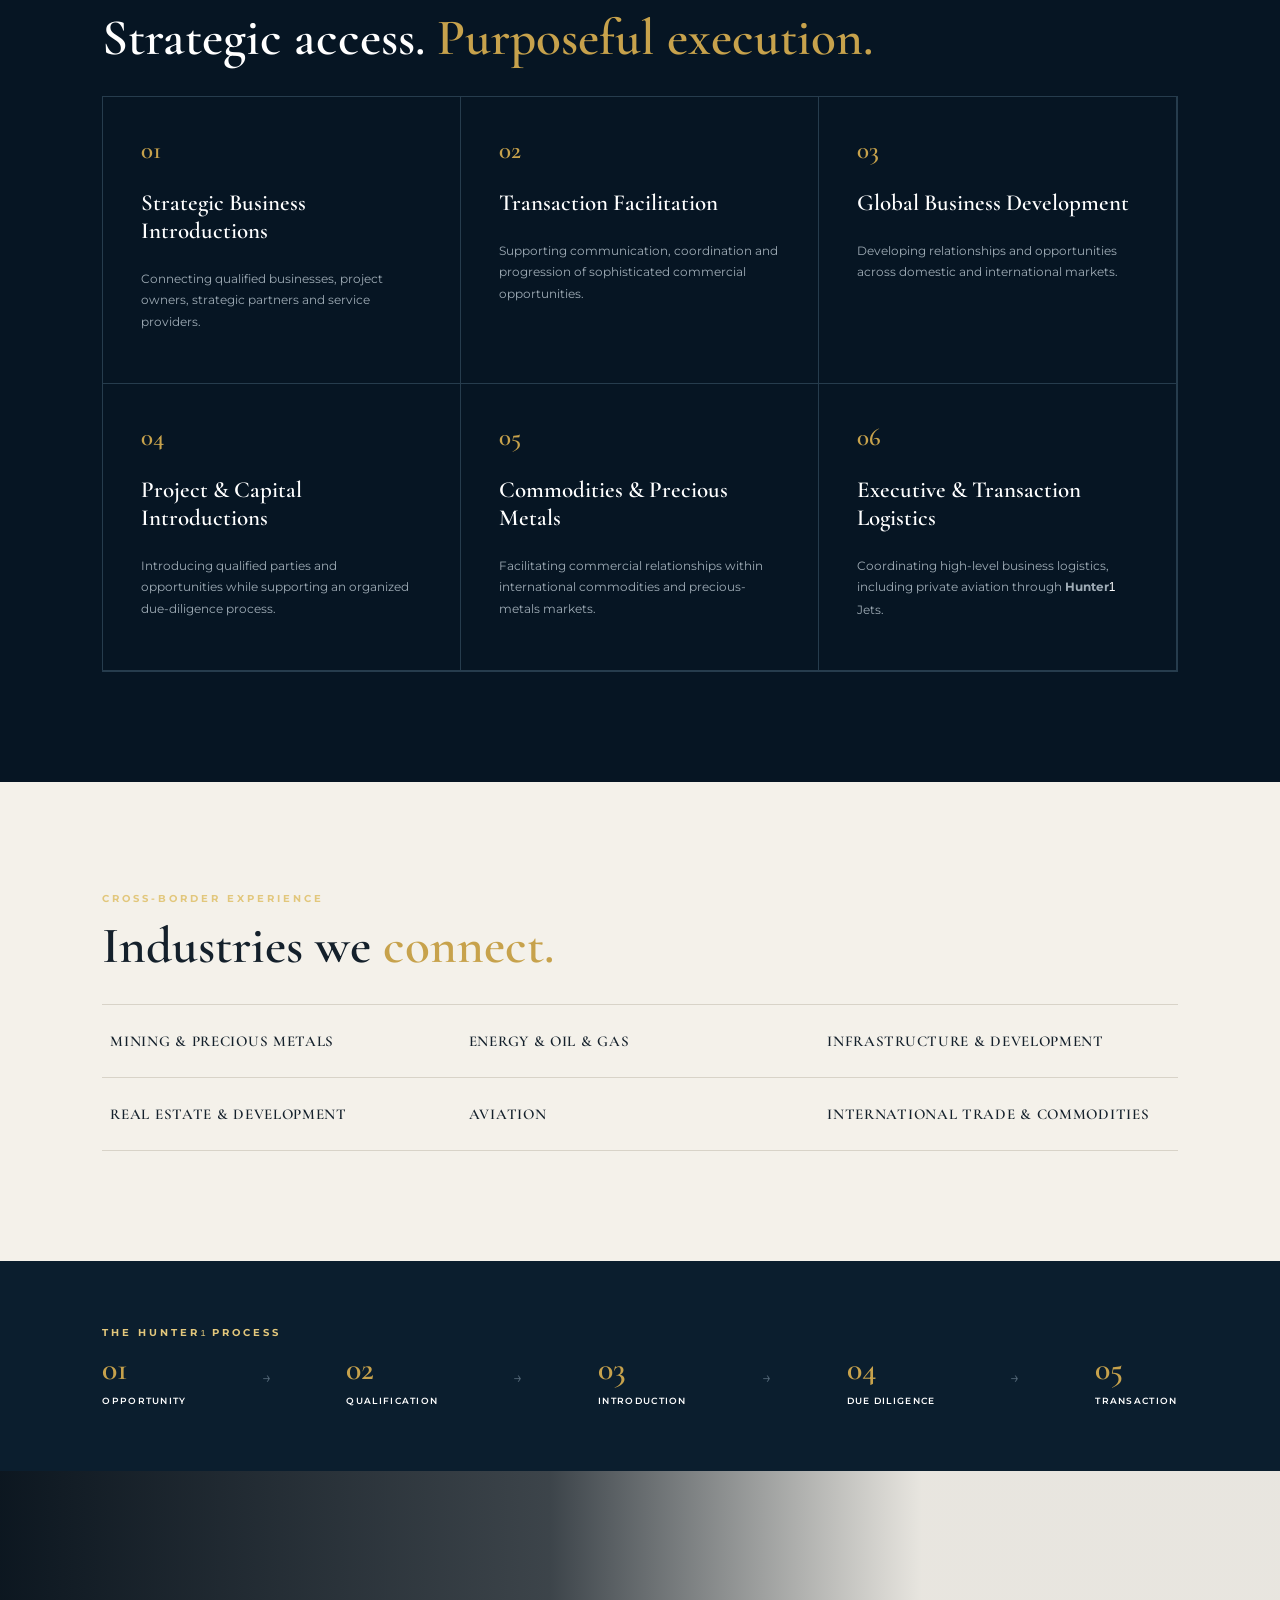
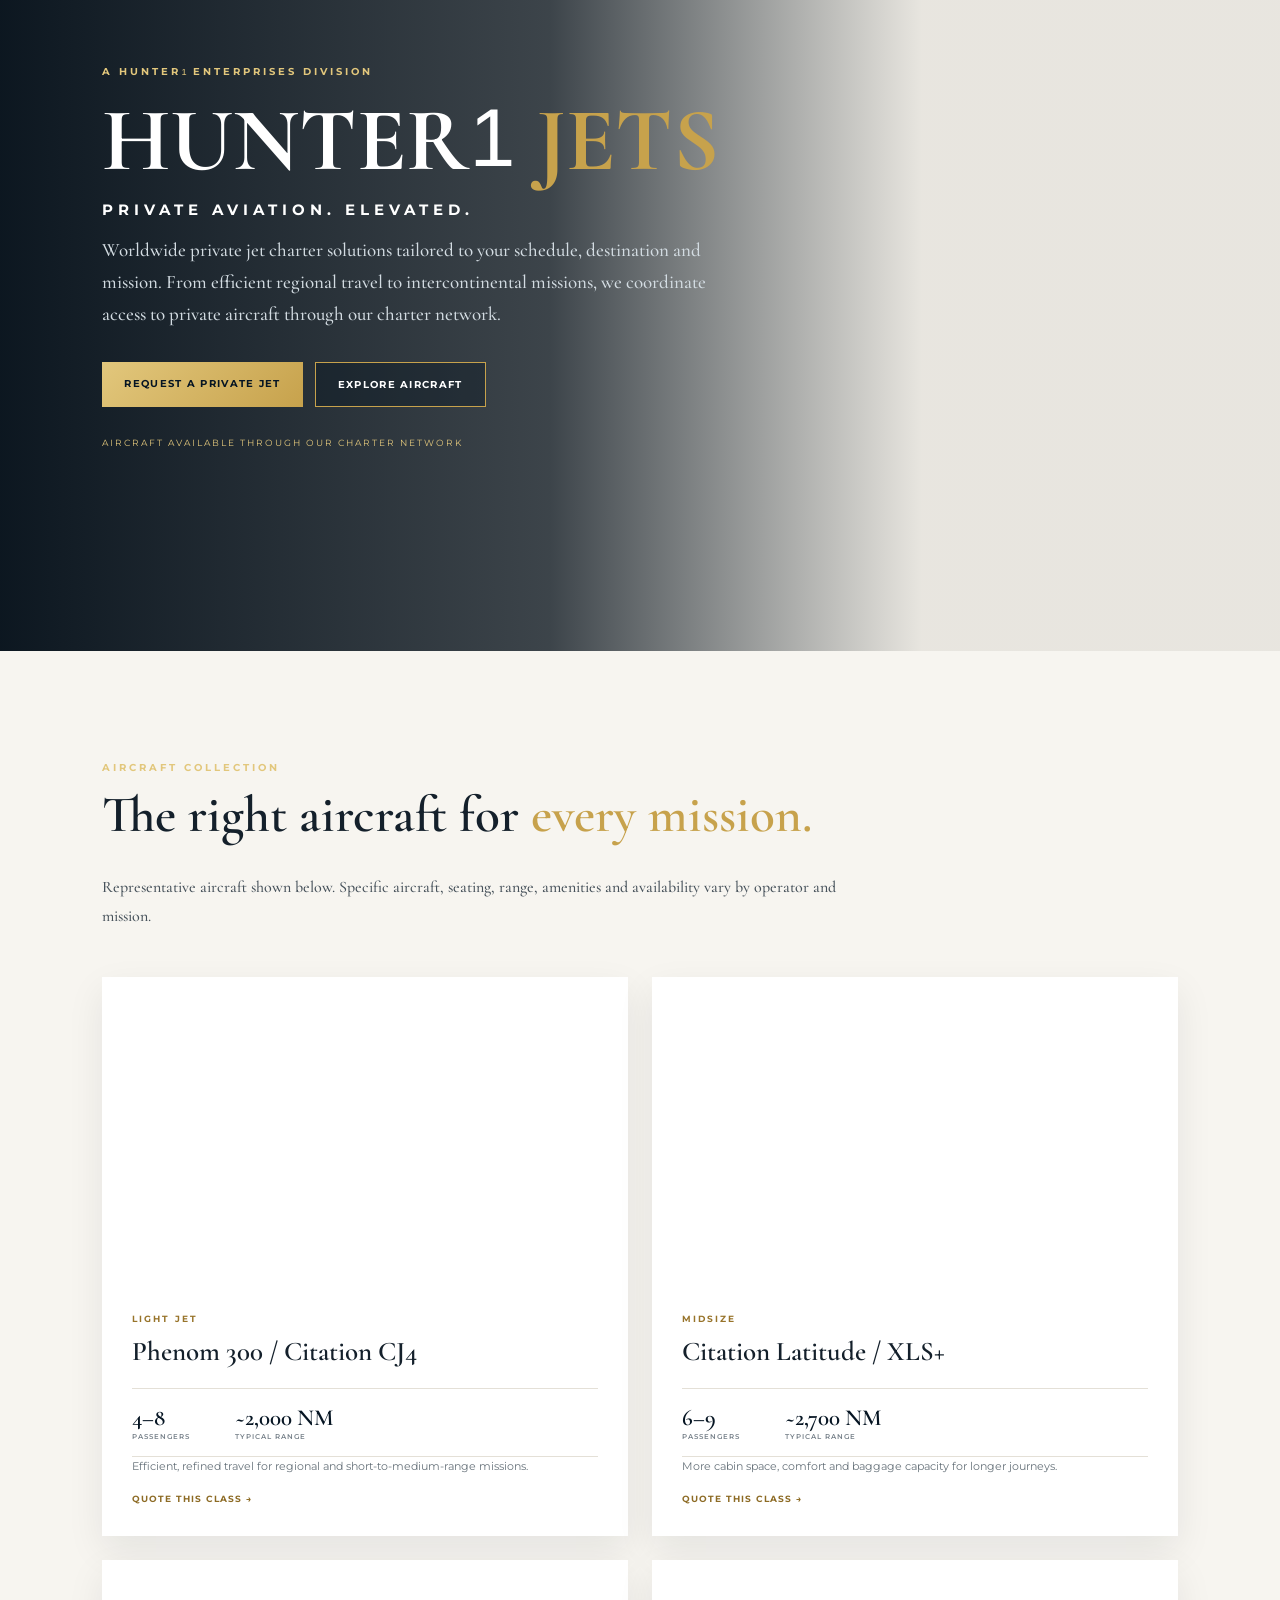
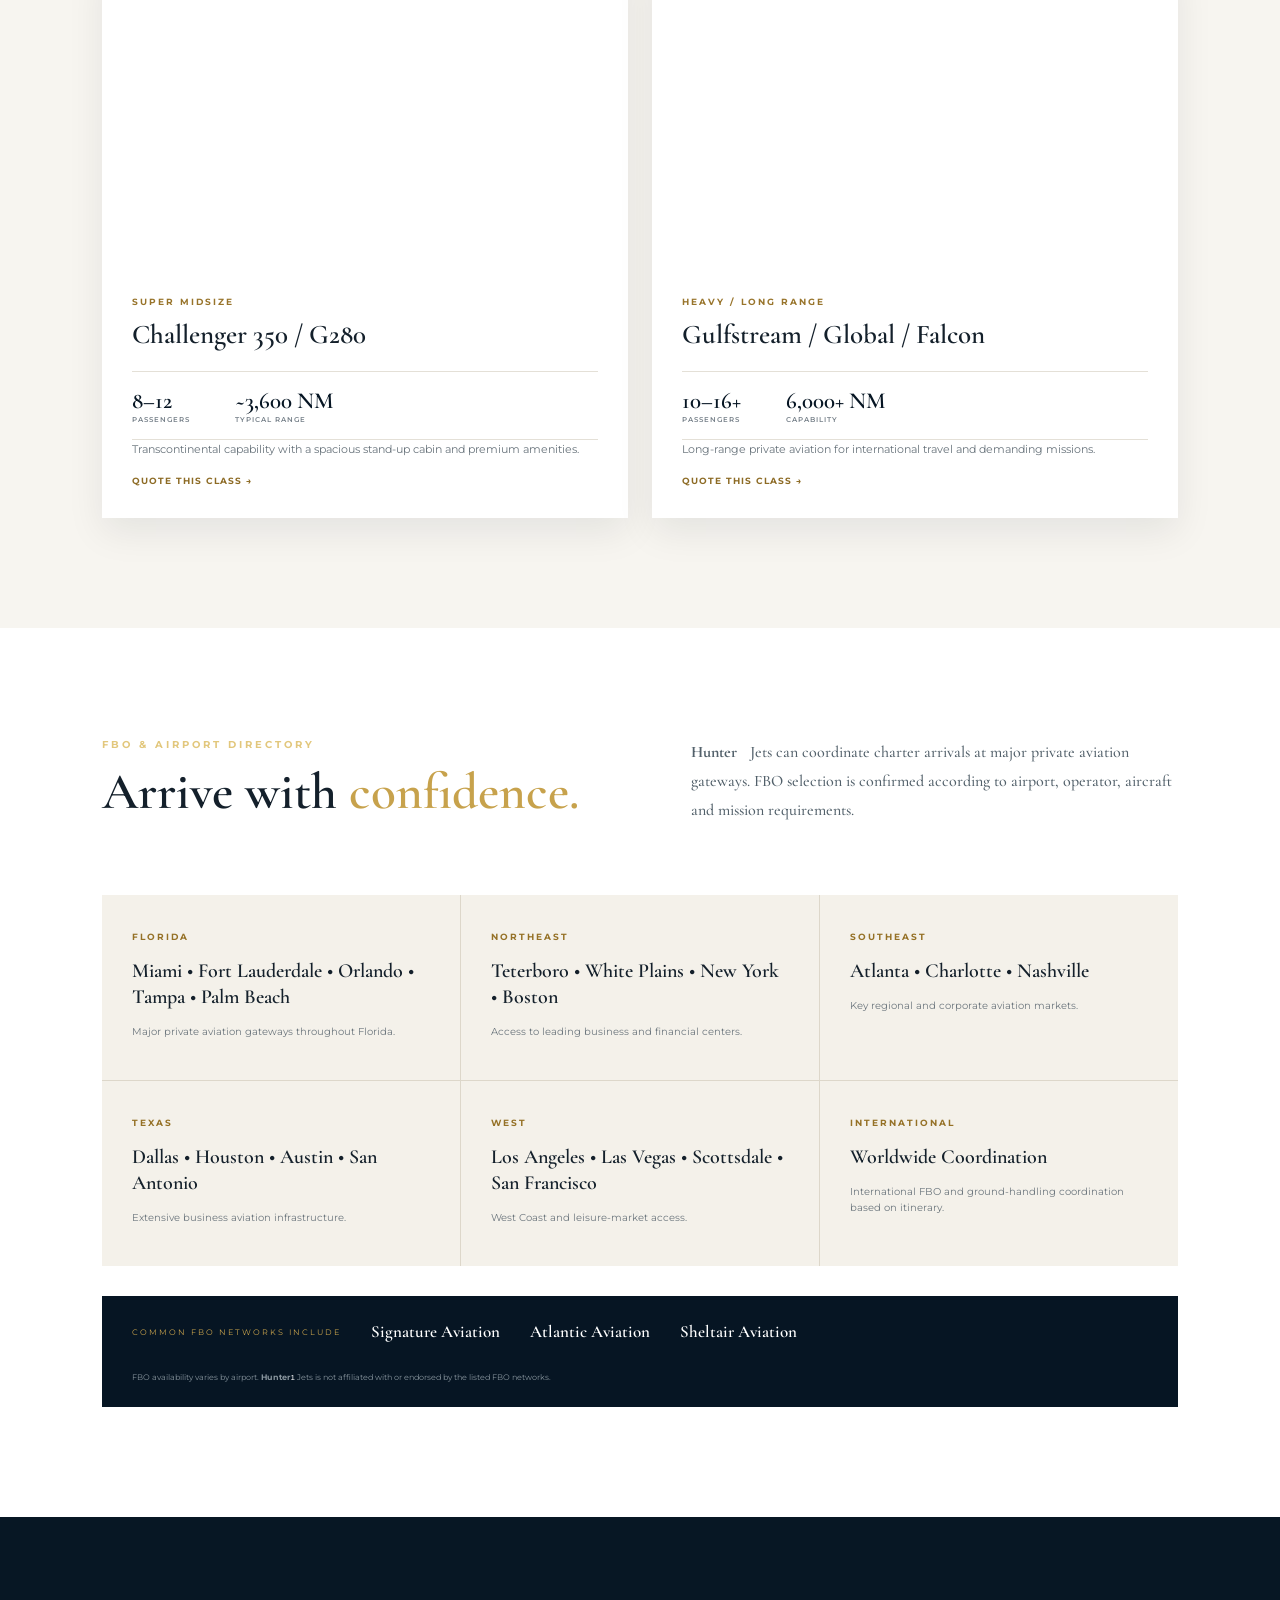
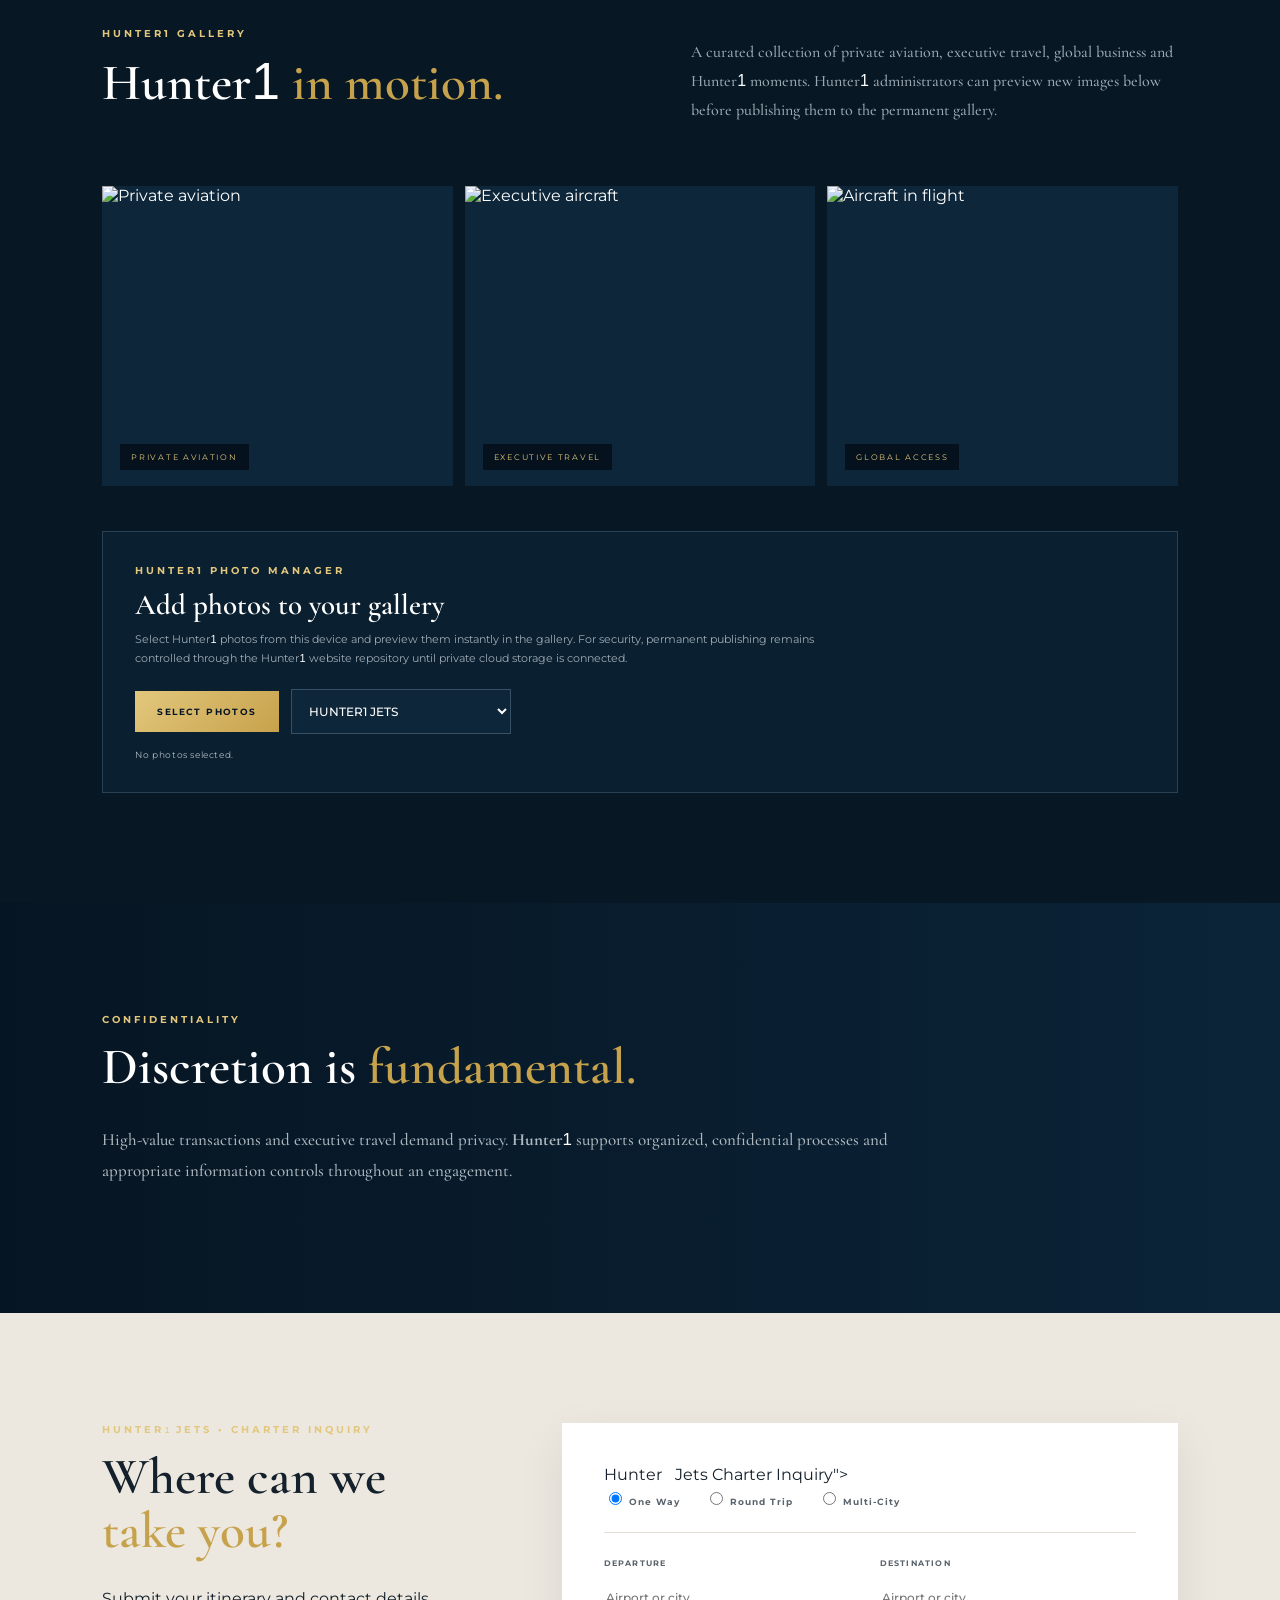
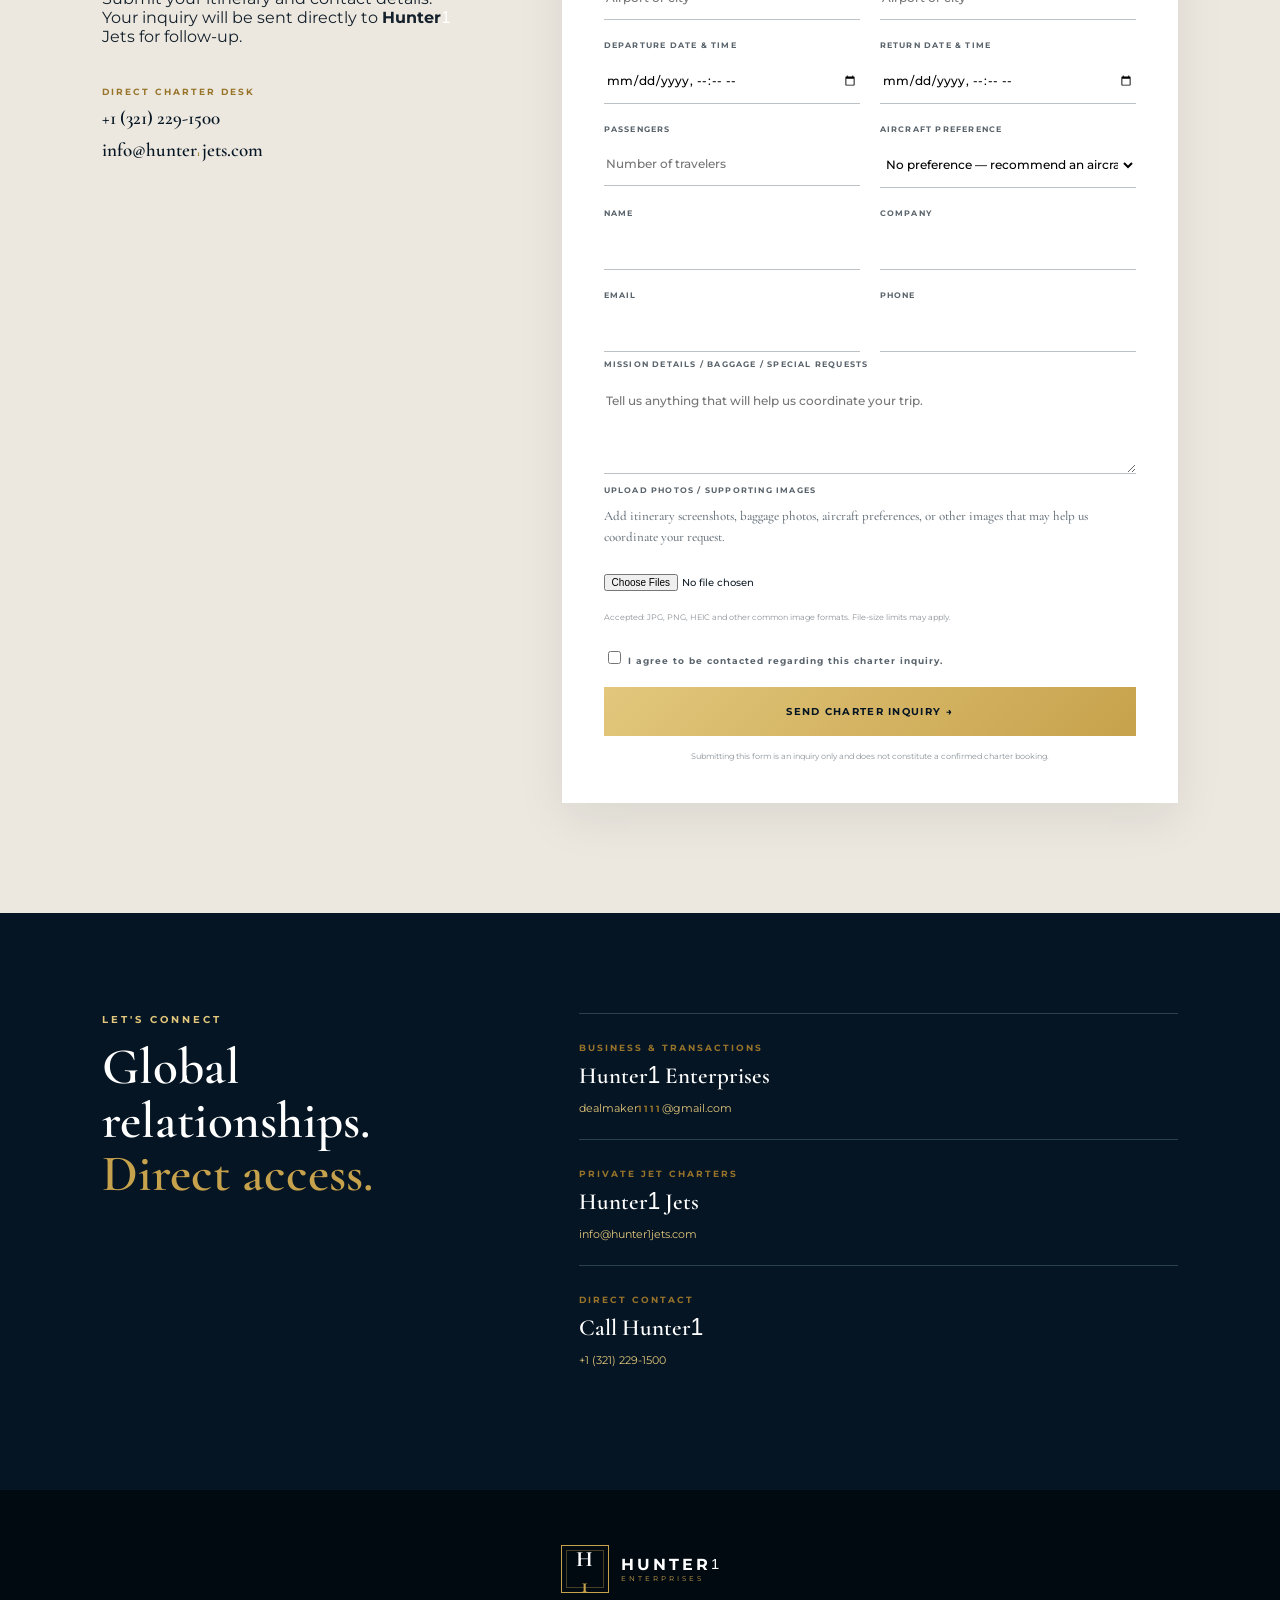
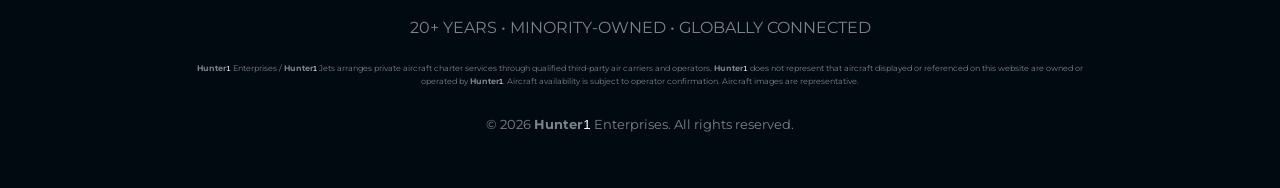
==== commit 4f2e01cf: "Make email address numerals clearly numeric" ====
--- a/index.html
+++ b/index.html
@@ -14,8 +14,8 @@
 <article><div class="aircraft-img heavy"></div><div class="aircraft-body"><span>HEAVY / LONG RANGE</span><h3>Gulfstream / Global / Falcon</h3><div class="specs"><b>10–16+<small>PASSENGERS</small></b><b>6,000+ NM<small>CAPABILITY</small></b></div><p>Long-range private aviation for international travel and demanding missions.</p><a href="#quote" data-aircraft="Heavy / Long Range">QUOTE THIS CLASS →</a></div></article></div></section>
 <section id="fbos" class="section fbo"><div class="fbo-head"><div><p class="eyebrow">FBO & AIRPORT DIRECTORY</p><h2>Arrive with <em>confidence.</em></h2></div><p><strong class="hunter-name">Hunter<span class="body-one">1</span></strong> Jets can coordinate charter arrivals at major private aviation gateways. FBO selection is confirmed according to airport, operator, aircraft and mission requirements.</p></div><div class="fbo-grid"><article><b>FLORIDA</b><h3>Miami • Fort Lauderdale • Orlando • Tampa • Palm Beach</h3><p>Major private aviation gateways throughout Florida.</p></article><article><b>NORTHEAST</b><h3>Teterboro • White Plains • New York • Boston</h3><p>Access to leading business and financial centers.</p></article><article><b>SOUTHEAST</b><h3>Atlanta • Charlotte • Nashville</h3><p>Key regional and corporate aviation markets.</p></article><article><b>TEXAS</b><h3>Dallas • Houston • Austin • San Antonio</h3><p>Extensive business aviation infrastructure.</p></article><article><b>WEST</b><h3>Los Angeles • Las Vegas • Scottsdale • San Francisco</h3><p>West Coast and leisure-market access.</p></article><article><b>INTERNATIONAL</b><h3>Worldwide Coordination</h3><p>International FBO and ground-handling coordination based on itinerary.</p></article></div><div class="fbo-networks"><span>COMMON FBO NETWORKS INCLUDE</span><b>Signature Aviation</b><b>Atlantic Aviation</b><b>Sheltair Aviation</b><small>FBO availability varies by airport. <strong class="hunter-name">Hunter<span class="body-one">1</span></strong> Jets is not affiliated with or endorsed by the listed FBO networks.</small></div></section>
 <section id="gallery" class="section gallery"><div class="gallery-head"><div><p class="eyebrow">HUNTER1 GALLERY</p><h2>Hunter<span class="body-one">1</span> <em>in motion.</em></h2></div><p>A curated collection of private aviation, executive travel, global business and Hunter<span class="body-one">1</span> moments. Hunter<span class="body-one">1</span> administrators can preview new images below before publishing them to the permanent gallery.</p></div><div id="galleryGrid" class="gallery-grid"><figure><img src="https://images.unsplash.com/photo-1540962351504-03099e0a754b?auto=format&fit=crop&w=1200&q=85" alt="Private aviation"><figcaption>PRIVATE AVIATION</figcaption></figure><figure><img src="https://images.unsplash.com/photo-1569154941061-e231b4725ef1?auto=format&fit=crop&w=1200&q=85" alt="Executive aircraft"><figcaption>EXECUTIVE TRAVEL</figcaption></figure><figure><img src="https://images.unsplash.com/photo-1436491865332-7a61a109cc05?auto=format&fit=crop&w=1200&q=85" alt="Aircraft in flight"><figcaption>GLOBAL ACCESS</figcaption></figure></div><div class="admin-upload"><p class="eyebrow">HUNTER1 PHOTO MANAGER</p><h3>Add photos to your gallery</h3><p>Select Hunter<span class="body-one">1</span> photos from this device and preview them instantly in the gallery. For security, permanent publishing remains controlled through the Hunter<span class="body-one">1</span> website repository until private cloud storage is connected.</p><div class="upload-controls"><label class="upload-btn" for="hunterGalleryUpload">SELECT PHOTOS</label><input id="hunterGalleryUpload" type="file" accept="image/*" multiple hidden><select id="galleryCategory"><option>HUNTER1 JETS</option><option>AIRCRAFT</option><option>EXECUTIVE TRAVEL</option><option>GLOBAL BUSINESS</option><option>EVENTS</option><option>FEATURED</option></select></div><div id="uploadStatus" class="upload-status">No photos selected.</div></div></section><section class="privacy"><p class="eyebrow">CONFIDENTIALITY</p><h2>Discretion is <em>fundamental.</em></h2><p>High-value transactions and executive travel demand privacy. <strong class="hunter-name">Hunter<span class="body-one">1</span></strong> supports organized, confidential processes and appropriate information controls throughout an engagement.</p></section>
-<section id="quote" class="quote section"><div class="quote-intro"><p class="eyebrow">HUNTER<span class="one">1</span> JETS • CHARTER INQUIRY</p><h2>Where can we <em>take you?</em></h2><p>Submit your itinerary and contact details. Your inquiry will be sent directly to <strong class="hunter-name">Hunter<span class="body-one">1</span></strong> Jets for follow-up.</p><div class="direct"><span>DIRECT CHARTER DESK</span><a href="tel:+13212291500">+1 (321) 229-1500</a><a href="mailto:info@hunter1jets.com">info@hunter1jets.com</a></div></div>
+<section id="quote" class="quote section"><div class="quote-intro"><p class="eyebrow">HUNTER<span class="one">1</span> JETS • CHARTER INQUIRY</p><h2>Where can we <em>take you?</em></h2><p>Submit your itinerary and contact details. Your inquiry will be sent directly to <strong class="hunter-name">Hunter<span class="body-one">1</span></strong> Jets for follow-up.</p><div class="direct"><span>DIRECT CHARTER DESK</span><a href="tel:+13212291500">+1 (321) 229-1500</a><a class="contact-email" href="mailto:info@hunter1jets.com">info@hunter<span class="email-one">1</span>jets.com</a></div></div>
 <form id="charterForm" action="https://formsubmit.co/info@hunter1jets.com" method="POST"><input type="hidden" name="_subject" value="New <strong class="hunter-name">Hunter<span class="body-one">1</span></strong> Jets Charter Inquiry"><input type="hidden" name="_template" value="table"><input type="text" name="_honey" class="hide" tabindex="-1" autocomplete="off"><div class="triptype"><label><input type="radio" name="Trip Type" value="One Way" checked> One Way</label><label><input type="radio" name="Trip Type" value="Round Trip"> Round Trip</label><label><input type="radio" name="Trip Type" value="Multi-City"> Multi-City</label></div><div class="formgrid"><label>DEPARTURE<input name="Departure" placeholder="Airport or city" required></label><label>DESTINATION<input name="Destination" placeholder="Airport or city" required></label><label>DEPARTURE DATE & TIME<input type="datetime-local" name="Departure Date" required></label><label>RETURN DATE & TIME<input type="datetime-local" name="Return Date"></label><label>PASSENGERS<input type="number" min="1" name="Passengers" placeholder="Number of travelers" required></label><label>AIRCRAFT PREFERENCE<select id="aircraftSelect" name="Aircraft Preference"><option value="No preference">No preference — recommend an aircraft</option><option>Light Jet</option><option>Midsize Jet</option><option>Super Midsize Jet</option><option>Heavy / Long Range</option></select></label><label>NAME<input name="Name" required></label><label>COMPANY<input name="Company"></label><label>EMAIL<input type="email" name="Email" required></label><label>PHONE<input type="tel" name="Phone" required></label></div><label>MISSION DETAILS / BAGGAGE / SPECIAL REQUESTS<textarea name="Details" placeholder="Tell us anything that will help us coordinate your trip."></textarea></label><div class="upload-box"><label for="photoUpload">UPLOAD PHOTOS / SUPPORTING IMAGES</label><p>Add itinerary screenshots, baggage photos, aircraft preferences, or other images that may help us coordinate your request.</p><input id="photoUpload" class="file-input" type="file" name="attachment" accept="image/*" multiple><small>Accepted: JPG, PNG, HEIC and other common image formats. File-size limits may apply.</small></div><label class="consent"><input type="checkbox" required> I agree to be contacted regarding this charter inquiry.</label><button class="btn submit" type="submit">SEND CHARTER INQUIRY →</button><p class="formnote">Submitting this form is an inquiry only and does not constitute a confirmed charter booking.</p></form></section>
-<section id="contact" class="contact"><div><p class="eyebrow">LET'S CONNECT</p><h2>Global relationships.<br><em>Direct access.</em></h2></div><div class="contact-cards"><article><span>BUSINESS & TRANSACTIONS</span><h3>Hunter<span class="body-one">1</span> Enterprises</h3><a href="mailto:dealmaker1111@gmail.com">dealmaker1111@gmail.com</a></article><article><span>PRIVATE JET CHARTERS</span><h3>Hunter<span class="body-one">1</span> Jets</h3><a href="mailto:info@hunter1jets.com">info@hunter1jets.com</a></article><article><span>DIRECT CONTACT</span><h3>Call Hunter<span class="body-one">1</span></h3><a href="tel:+13212291500">+1 (321) 229-1500</a></article></div></section></main>
+<section id="contact" class="contact"><div><p class="eyebrow">LET'S CONNECT</p><h2>Global relationships.<br><em>Direct access.</em></h2></div><div class="contact-cards"><article><span>BUSINESS & TRANSACTIONS</span><h3>Hunter<span class="body-one">1</span> Enterprises</h3><a class="contact-email" href="mailto:dealmaker1111@gmail.com">dealmaker<span class="email-one">1</span><span class="email-one">1</span><span class="email-one">1</span><span class="email-one">1</span>@gmail.com</a></article><article><span>PRIVATE JET CHARTERS</span><h3>Hunter<span class="body-one">1</span> Jets</h3><a href="mailto:info@hunter1jets.com">info@hunter1jets.com</a></article><article><span>DIRECT CONTACT</span><h3>Call Hunter<span class="body-one">1</span></h3><a href="tel:+13212291500">+1 (321) 229-1500</a></article></div></section></main>
 <footer><div class="footerbrand"><span class="mark">H<span>1</span></span><div><b>HUNTER<span class="one">1</span></b><small>ENTERPRISES</small></div></div><p>20+ YEARS • MINORITY-OWNED • GLOBALLY CONNECTED</p><p class="legal"><strong class="hunter-name">Hunter<span class="body-one">1</span></strong> Enterprises / <strong class="hunter-name">Hunter<span class="body-one">1</span></strong> Jets arranges private aircraft charter services through qualified third-party air carriers and operators. <strong class="hunter-name">Hunter<span class="body-one">1</span></strong> does not represent that aircraft displayed or referenced on this website are owned or operated by <strong class="hunter-name">Hunter<span class="body-one">1</span></strong>. Aircraft availability is subject to operator confirmation. Aircraft images are representative.</p><small>© 2026 <strong class="hunter-name">Hunter<span class="body-one">1</span></strong> Enterprises. All rights reserved.</small></footer>
 <script>document.querySelector('.menu').onclick=()=>document.querySelector('nav').classList.toggle('open');document.querySelectorAll('[data-aircraft]').forEach(a=>a.onclick=()=>{document.querySelector('#aircraftSelect').value=a.dataset.aircraft});document.querySelectorAll('nav a').forEach(a=>a.onclick=()=>document.querySelector('nav').classList.remove('open'));n.replaceWith(frag)});const gu=document.querySelector('#hunterGalleryUpload');if(gu){gu.addEventListener('change',e=>{const files=[...e.target.files];const grid=document.querySelector('#galleryGrid');const cat=document.querySelector('#galleryCategory').value;document.querySelector('#uploadStatus').textContent=files.length?files.length+' photo'+(files.length>1?'s':'')+' ready for preview.':'No photos selected.';files.forEach(file=>{const url=URL.createObjectURL(file);const fig=document.createElement('figure');fig.className='preview-photo';fig.innerHTML='<img alt="Hunter<span class="body-one">1</span> uploaded preview"><figcaption></figcaption>';fig.querySelector('img').src=url;fig.querySelector('figcaption').textContent=cat+' • PREVIEW';grid.prepend(fig)})})}</script></body></html>
--- a/styles.css
+++ b/styles.css
@@ -1 +1 @@
-:root{--ink:#061523;--ink2:#0a2236;--gold:#c7a24c;--gold2:#e2c77c;--ivory:#f4f1ea;--white:#fff;--muted:#9eabb5;--line:#d8d3c8}*{box-sizing:border-box}html{scroll-behavior:smooth}body{margin:0;background:var(--ivory);color:#14202b;font-family:Montserrat,Arial,sans-serif}h1,h2,h3,p{margin-top:0}em{font-style:normal;color:var(--gold)}a{color:inherit}header{height:88px;padding:0 5vw;background:rgba(5,18,31,.97);display:flex;align-items:center;justify-content:space-between;position:sticky;top:0;z-index:20;border-bottom:1px solid rgba(199,162,76,.25)}.brand{display:flex;align-items:center;text-decoration:none;color:white}.mark{width:48px;height:48px;border:1px solid var(--gold);display:grid;place-items:center;font:700 22px 'Cormorant Garamond';color:white;position:relative}.mark:after{content:"";position:absolute;inset:4px;border:1px solid rgba(199,162,76,.35)}.mark span{color:var(--gold)}.wordmark{display:flex;flex-direction:column;margin-left:13px;letter-spacing:4px}.wordmark b{font-size:17px}.wordmark small{font-size:8px;color:var(--gold);margin-top:4px}nav{display:flex;align-items:center;gap:21px}nav a{font-size:10px;letter-spacing:1.2px;text-decoration:none;color:#dce3e8;font-weight:600}.gold,.btn{background:linear-gradient(135deg,var(--gold2),var(--gold));color:var(--ink)!important;padding:15px 22px;border:0;text-decoration:none;font:700 10px Montserrat;letter-spacing:1.3px;display:inline-block;cursor:pointer}.menu{display:none;background:none;border:0;color:var(--gold);font-size:24px}.hero{min-height:calc(100vh - 88px);position:relative;display:flex;align-items:center;padding:8vw;color:white;background:linear-gradient(90deg,rgba(3,14,24,.97) 0%,rgba(3,14,24,.83) 43%,rgba(3,14,24,.24) 72%),url('https://images.unsplash.com/photo-1540962351504-03099e0a754b?auto=format&fit=crop&w=2400&q=90') center/cover}.hero:after{content:"";position:absolute;inset:0;background:linear-gradient(0deg,rgba(2,10,17,.55),transparent 35%);pointer-events:none}.hero-copy{position:relative;z-index:2;max-width:870px}.eyebrow{color:var(--gold2);font-size:10px;letter-spacing:3px;font-weight:700}.hero h1{font:700 clamp(58px,7vw,100px)/.8 'Cormorant Garamond';letter-spacing:1px;margin:27px 0 25px}.hero h1 em{display:inline-block}.rule{height:1px;width:90px;background:var(--gold);margin:25px 0}.hero h2{font-size:17px;letter-spacing:6px;margin-bottom:20px}.lead{font:500 21px/1.6 'Cormorant Garamond';color:#d9e0e5}.actions{display:flex;gap:12px;margin-top:32px}.ghost{background:rgba(5,18,31,.35)!important;color:white!important;border:1px solid var(--gold)}.scroll{position:absolute;z-index:3;bottom:30px;right:5vw;color:#c8d0d7;text-decoration:none;font-size:9px;letter-spacing:2px}.credentials{background:var(--gold);color:var(--ink);display:flex;justify-content:space-around;align-items:center;gap:20px;padding:18px 5%;font-size:9px;letter-spacing:1.4px;font-weight:700}.credentials b{font:700 22px 'Cormorant Garamond'}.section{padding:110px 8%}.intro{display:grid;grid-template-columns:1.1fr .9fr;gap:8vw;align-items:start}.section h2,.privacy h2,.contact h2{font:600 clamp(38px,4vw,58px)/1.05 'Cormorant Garamond';margin:15px 0 30px}.prose p,.sub{font:500 16px/1.85 'Cormorant Garamond';color:#46515a}.textlink{color:#8d6b25;text-decoration:none;font-size:10px;letter-spacing:1.5px;font-weight:700}.ink{background:var(--ink);color:white}.service-grid{display:grid;grid-template-columns:repeat(3,1fr);border:1px solid #263c4d}.service-grid article{padding:38px;border-right:1px solid #263c4d;border-bottom:1px solid #263c4d;min-height:230px}.service-grid span{font:600 25px 'Cormorant Garamond';color:var(--gold)}.service-grid h3{font:600 23px 'Cormorant Garamond';margin-top:24px}.service-grid p{color:var(--muted);font-size:12px;line-height:1.8}.industry-grid{display:grid;grid-template-columns:repeat(3,1fr);border-top:1px solid var(--line)}.industry-grid div{padding:27px 8px;border-bottom:1px solid var(--line);font:600 15px 'Cormorant Garamond';letter-spacing:.7px}.process{background:#0b1e2e;color:white;padding:65px 8%}.process-row{display:flex;align-items:center;justify-content:space-between}.process-row span{font:600 32px 'Cormorant Garamond';color:var(--gold)}.process-row small{display:block;color:white;font:600 9px Montserrat;letter-spacing:1.3px;margin-top:7px}.process-row i{color:#526676}.jet-hero{min-height:780px;padding:8vw;display:flex;align-items:center;color:white;background:linear-gradient(90deg,rgba(3,14,24,.96) 0%,rgba(3,14,24,.76) 43%,rgba(3,14,24,.05) 72%),url('https://images.unsplash.com/photo-1569154941061-e231b4725ef1?auto=format&fit=crop&w=2400&q=90') center/cover}.jet-copy{max-width:650px}.jet-copy h2{font:700 clamp(58px,7vw,92px)/.9 'Cormorant Garamond';margin:18px 0}.jet-copy h3{font-size:15px;letter-spacing:5px}.jet-copy>p:not(.eyebrow,.network){font:500 19px/1.7 'Cormorant Garamond';color:#d3dce2}.network{margin-top:30px;color:var(--gold2);font-size:9px;letter-spacing:2px}.fleet-section{background:#f7f5f0}.fleet-section>.sub{max-width:750px}.fleet-grid{display:grid;grid-template-columns:repeat(2,1fr);gap:24px;margin-top:45px}.fleet-grid article{background:white;box-shadow:0 14px 35px rgba(8,24,37,.08)}.aircraft-img{height:300px;background-size:cover;background-position:center}.aircraft-img.light{background-image:url('https://images.unsplash.com/photo-1556388158-158ea5ccacbd?auto=format&fit=crop&w=1200&q=85')}.aircraft-img.mid{background-image:url('https://images.unsplash.com/photo-1474302770737-173ee21bab63?auto=format&fit=crop&w=1200&q=85')}.aircraft-img.super{background-image:url('https://images.unsplash.com/photo-1542296332-2e4473faf563?auto=format&fit=crop&w=1200&q=85')}.aircraft-img.heavy{background-image:url('https://images.unsplash.com/photo-1436491865332-7a61a109cc05?auto=format&fit=crop&w=1200&q=85')}.aircraft-body{padding:30px}.aircraft-body>span,.direct span,.contact-cards span{font-size:9px;letter-spacing:2px;color:#98742b;font-weight:700}.aircraft-body h3{font:600 27px 'Cormorant Garamond';margin:9px 0 20px}.specs{display:flex;gap:45px;border-block:1px solid #e4e0d7;padding:15px 0}.specs b{font:600 23px 'Cormorant Garamond';color:var(--ink)}.specs small{display:block;font:600 7px Montserrat;letter-spacing:1px;color:#77818a}.aircraft-body p{font-size:11px;line-height:1.7;color:#68737b}.aircraft-body a{font-size:9px;letter-spacing:1px;color:#8d6b25;text-decoration:none;font-weight:700}.fbo{background:white}.fbo-head{display:grid;grid-template-columns:1fr 1fr;gap:8vw}.fbo-head>p{font:500 16px/1.8 'Cormorant Garamond';color:#52606a}.fbo-grid{display:grid;grid-template-columns:repeat(3,1fr);gap:1px;background:#ddd7ca;margin-top:45px}.fbo-grid article{background:var(--ivory);padding:30px;min-height:180px}.fbo-grid b{font-size:9px;letter-spacing:2px;color:#957126}.fbo-grid h3{font:600 20px/1.3 'Cormorant Garamond';margin:14px 0}.fbo-grid p{font-size:10px;line-height:1.6;color:#6d777e}.fbo-networks{margin-top:30px;padding:25px 30px;background:var(--ink);color:white;display:flex;gap:30px;align-items:center;flex-wrap:wrap}.fbo-networks span{font-size:8px;letter-spacing:2px;color:var(--gold)}.fbo-networks b{font:600 17px 'Cormorant Garamond'}.fbo-networks small{color:#87949d;font-size:8px;flex-basis:100%}.privacy{padding:110px 30% 110px 8%;background:linear-gradient(90deg,#061523 0%,#0b2438 100%);color:white}.privacy p:last-child{color:#aeb8bf;font:500 17px/1.8 'Cormorant Garamond'}.quote{display:grid;grid-template-columns:.75fr 1.25fr;gap:7vw;background:#ece8df}.quote-intro{position:sticky;top:130px;align-self:start}.direct{margin-top:40px;display:flex;flex-direction:column;gap:9px}.direct a{font:600 19px 'Cormorant Garamond';color:var(--ink);text-decoration:none}form{background:white;padding:42px;box-shadow:0 16px 45px rgba(8,24,37,.08)}.triptype{display:flex;gap:25px;padding-bottom:25px;margin-bottom:25px;border-bottom:1px solid #e2ded5}.triptype label,.consent{font-size:9px;letter-spacing:1px}.triptype input,.consent input{width:auto}.formgrid{display:grid;grid-template-columns:1fr 1fr;gap:20px}form label{font-size:8px;letter-spacing:1.2px;font-weight:700;color:#59636b}input,select,textarea{width:100%;margin-top:8px;padding:14px 2px;border:0;border-bottom:1px solid #bbc1c5;background:white;font:500 12px Montserrat;outline:none}textarea{height:95px;resize:vertical}.consent{display:block;margin:20px 0}.submit{width:100%;padding:18px}.formnote{text-align:center;color:#8a9297;font-size:8px;margin:15px 0 0}.hide{position:absolute;left:-9999px}.contact{padding:100px 8%;background:var(--ink);color:white;display:grid;grid-template-columns:1fr 1.5fr;gap:6vw}.contact-cards{display:grid;grid-template-columns:1fr;gap:1px}.contact-cards article{border-top:1px solid #2b4050;padding:22px 0}.contact-cards h3{font:600 23px 'Cormorant Garamond';margin:7px 0}.contact-cards a{color:var(--gold2);font-size:11px;text-decoration:none}footer{padding:55px 8%;background:#020a11;color:#77838d;text-align:center}.footerbrand{display:flex;justify-content:center;align-items:center;color:white;margin-bottom:25px}.footerbrand>div{display:flex;flex-direction:column;text-align:left;margin-left:12px;letter-spacing:3px}.footerbrand small{color:var(--gold);font-size:7px}.legal{max-width:900px;margin:25px auto;font-size:8px;line-height:1.7}@media(max-width:1050px){nav{gap:12px}nav a{font-size:8px}.service-grid{grid-template-columns:repeat(2,1fr)}}@media(max-width:800px){header{height:75px}.menu{display:block}nav{display:none;position:absolute;top:75px;left:0;right:0;background:var(--ink);padding:25px 6%;flex-direction:column;align-items:stretch}nav.open{display:flex}.hero{min-height:760px;padding:12vw 7%}.hero h2{font-size:12px;letter-spacing:3px}.credentials{display:none}.section{padding:80px 7%}.intro,.fbo-head,.quote,.contact{grid-template-columns:1fr}.service-grid,.industry-grid,.fbo-grid{grid-template-columns:1fr 1fr}.fleet-grid{grid-template-columns:1fr}.process-row{flex-wrap:wrap;gap:18px}.jet-hero{min-height:680px;padding:10vw 7%}.privacy{padding:80px 7%}.quote-intro{position:static}.contact{padding:80px 7%}.aircraft-img{height:250px}}@media(max-width:520px){.wordmark b{font-size:14px}.hero h1{font-size:55px}.actions{flex-direction:column;align-items:flex-start}.service-grid,.industry-grid,.fbo-grid,.formgrid{grid-template-columns:1fr}.process-row i{display:none}.process-row span{width:45%}.triptype{flex-direction:column;gap:12px}form{padding:25px}.fbo-networks{gap:15px}.jet-copy h2{font-size:55px}}.hunter-name{font-weight:700}.hunter-name .upload-box{margin:24px 0;padding:24px;border:1px dashed #a99b7b;background:#f8f6f1}.upload-box p{margin:9px 0 12px;font:500 13px/1.6 'Cormorant Garamond';color:#66717a}.upload-box small{display:block;margin-top:10px;color:#8a9297;font-size:8px;line-height:1.5}.file-input{border:0;margin:4px 0 0;padding:10px 0;font-size:10px}.gallery{background:#071724;color:#fff}.gallery-head{display:grid;grid-template-columns:1fr 1fr;gap:8vw;align-items:end}.gallery-head>p{font:500 16px/1.8 'Cormorant Garamond';color:#9caab4}.gallery-grid{display:grid;grid-template-columns:repeat(3,1fr);gap:12px;margin-top:45px}.gallery-grid figure{margin:0;position:relative;overflow:hidden;background:#0d2639;min-height:300px}.gallery-grid img{width:100%;height:100%;min-height:300px;object-fit:cover;display:block;transition:transform .5s ease}.gallery-grid figure:hover img{transform:scale(1.025)}.gallery-grid figcaption{position:absolute;left:18px;bottom:16px;padding:8px 11px;background:rgba(3,14,24,.78);color:#e2c77c;font-size:8px;letter-spacing:1.7px}.preview-photo{outline:1px solid #c7a24c}.admin-upload{margin-top:45px;border:1px solid #294154;padding:32px;background:#0a1f30}.admin-upload h3{font:600 29px 'Cormorant Garamond';margin:8px 0}.admin-upload>p:not(.eyebrow){max-width:720px;color:#9eabb5;font-size:11px;line-height:1.7}.upload-controls{display:flex;gap:12px;align-items:center;margin-top:22px}.upload-btn{background:linear-gradient(135deg,#e2c77c,#c7a24c);color:#061523;padding:15px 22px;font-size:9px;letter-spacing:1.4px;font-weight:700;cursor:pointer}.upload-controls select{width:auto;min-width:220px;margin:0;padding:13px;background:#0d2639;color:white;border:1px solid #385064}.upload-status{margin-top:15px;color:#aeb8bf;font-size:9px;letter-spacing:.6px}@media(max-width:800px){.gallery-head{grid-template-columns:1fr}.gallery-grid{grid-template-columns:1fr 1fr}}@media(max-width:520px){.gallery-grid{grid-template-columns:1fr}.upload-controls{align-items:stretch;flex-direction:column}.upload-controls select{width:100%}}.one{font-family:Arial,Helvetica,sans-serif!important;font-style:normal!important;font-weight:400!important;font-size:.92em!important;line-height:1!important;vertical-align:.04em!important;display:inline!important;transform:none!important;letter-spacing:0!important;color:inherit!important}+:root{--ink:#061523;--ink2:#0a2236;--gold:#c7a24c;--gold2:#e2c77c;--ivory:#f4f1ea;--white:#fff;--muted:#9eabb5;--line:#d8d3c8}*{box-sizing:border-box}html{scroll-behavior:smooth}body{margin:0;background:var(--ivory);color:#14202b;font-family:Montserrat,Arial,sans-serif}h1,h2,h3,p{margin-top:0}em{font-style:normal;color:var(--gold)}a{color:inherit}header{height:88px;padding:0 5vw;background:rgba(5,18,31,.97);display:flex;align-items:center;justify-content:space-between;position:sticky;top:0;z-index:20;border-bottom:1px solid rgba(199,162,76,.25)}.brand{display:flex;align-items:center;text-decoration:none;color:white}.mark{width:48px;height:48px;border:1px solid var(--gold);display:grid;place-items:center;font:700 22px 'Cormorant Garamond';color:white;position:relative}.mark:after{content:"";position:absolute;inset:4px;border:1px solid rgba(199,162,76,.35)}.mark span{color:var(--gold)}.wordmark{display:flex;flex-direction:column;margin-left:13px;letter-spacing:4px}.wordmark b{font-size:17px}.wordmark small{font-size:8px;color:var(--gold);margin-top:4px}nav{display:flex;align-items:center;gap:21px}nav a{font-size:10px;letter-spacing:1.2px;text-decoration:none;color:#dce3e8;font-weight:600}.gold,.btn{background:linear-gradient(135deg,var(--gold2),var(--gold));color:var(--ink)!important;padding:15px 22px;border:0;text-decoration:none;font:700 10px Montserrat;letter-spacing:1.3px;display:inline-block;cursor:pointer}.menu{display:none;background:none;border:0;color:var(--gold);font-size:24px}.hero{min-height:calc(100vh - 88px);position:relative;display:flex;align-items:center;padding:8vw;color:white;background:linear-gradient(90deg,rgba(3,14,24,.97) 0%,rgba(3,14,24,.83) 43%,rgba(3,14,24,.24) 72%),url('https://images.unsplash.com/photo-1540962351504-03099e0a754b?auto=format&fit=crop&w=2400&q=90') center/cover}.hero:after{content:"";position:absolute;inset:0;background:linear-gradient(0deg,rgba(2,10,17,.55),transparent 35%);pointer-events:none}.hero-copy{position:relative;z-index:2;max-width:870px}.eyebrow{color:var(--gold2);font-size:10px;letter-spacing:3px;font-weight:700}.hero h1{font:700 clamp(58px,7vw,100px)/.8 'Cormorant Garamond';letter-spacing:1px;margin:27px 0 25px}.hero h1 em{display:inline-block}.rule{height:1px;width:90px;background:var(--gold);margin:25px 0}.hero h2{font-size:17px;letter-spacing:6px;margin-bottom:20px}.lead{font:500 21px/1.6 'Cormorant Garamond';color:#d9e0e5}.actions{display:flex;gap:12px;margin-top:32px}.ghost{background:rgba(5,18,31,.35)!important;color:white!important;border:1px solid var(--gold)}.scroll{position:absolute;z-index:3;bottom:30px;right:5vw;color:#c8d0d7;text-decoration:none;font-size:9px;letter-spacing:2px}.credentials{background:var(--gold);color:var(--ink);display:flex;justify-content:space-around;align-items:center;gap:20px;padding:18px 5%;font-size:9px;letter-spacing:1.4px;font-weight:700}.credentials b{font:700 22px 'Cormorant Garamond'}.section{padding:110px 8%}.intro{display:grid;grid-template-columns:1.1fr .9fr;gap:8vw;align-items:start}.section h2,.privacy h2,.contact h2{font:600 clamp(38px,4vw,58px)/1.05 'Cormorant Garamond';margin:15px 0 30px}.prose p,.sub{font:500 16px/1.85 'Cormorant Garamond';color:#46515a}.textlink{color:#8d6b25;text-decoration:none;font-size:10px;letter-spacing:1.5px;font-weight:700}.ink{background:var(--ink);color:white}.service-grid{display:grid;grid-template-columns:repeat(3,1fr);border:1px solid #263c4d}.service-grid article{padding:38px;border-right:1px solid #263c4d;border-bottom:1px solid #263c4d;min-height:230px}.service-grid span{font:600 25px 'Cormorant Garamond';color:var(--gold)}.service-grid h3{font:600 23px 'Cormorant Garamond';margin-top:24px}.service-grid p{color:var(--muted);font-size:12px;line-height:1.8}.industry-grid{display:grid;grid-template-columns:repeat(3,1fr);border-top:1px solid var(--line)}.industry-grid div{padding:27px 8px;border-bottom:1px solid var(--line);font:600 15px 'Cormorant Garamond';letter-spacing:.7px}.process{background:#0b1e2e;color:white;padding:65px 8%}.process-row{display:flex;align-items:center;justify-content:space-between}.process-row span{font:600 32px 'Cormorant Garamond';color:var(--gold)}.process-row small{display:block;color:white;font:600 9px Montserrat;letter-spacing:1.3px;margin-top:7px}.process-row i{color:#526676}.jet-hero{min-height:780px;padding:8vw;display:flex;align-items:center;color:white;background:linear-gradient(90deg,rgba(3,14,24,.96) 0%,rgba(3,14,24,.76) 43%,rgba(3,14,24,.05) 72%),url('https://images.unsplash.com/photo-1569154941061-e231b4725ef1?auto=format&fit=crop&w=2400&q=90') center/cover}.jet-copy{max-width:650px}.jet-copy h2{font:700 clamp(58px,7vw,92px)/.9 'Cormorant Garamond';margin:18px 0}.jet-copy h3{font-size:15px;letter-spacing:5px}.jet-copy>p:not(.eyebrow,.network){font:500 19px/1.7 'Cormorant Garamond';color:#d3dce2}.network{margin-top:30px;color:var(--gold2);font-size:9px;letter-spacing:2px}.fleet-section{background:#f7f5f0}.fleet-section>.sub{max-width:750px}.fleet-grid{display:grid;grid-template-columns:repeat(2,1fr);gap:24px;margin-top:45px}.fleet-grid article{background:white;box-shadow:0 14px 35px rgba(8,24,37,.08)}.aircraft-img{height:300px;background-size:cover;background-position:center}.aircraft-img.light{background-image:url('https://images.unsplash.com/photo-1556388158-158ea5ccacbd?auto=format&fit=crop&w=1200&q=85')}.aircraft-img.mid{background-image:url('https://images.unsplash.com/photo-1474302770737-173ee21bab63?auto=format&fit=crop&w=1200&q=85')}.aircraft-img.super{background-image:url('https://images.unsplash.com/photo-1542296332-2e4473faf563?auto=format&fit=crop&w=1200&q=85')}.aircraft-img.heavy{background-image:url('https://images.unsplash.com/photo-1436491865332-7a61a109cc05?auto=format&fit=crop&w=1200&q=85')}.aircraft-body{padding:30px}.aircraft-body>span,.direct span,.contact-cards span{font-size:9px;letter-spacing:2px;color:#98742b;font-weight:700}.aircraft-body h3{font:600 27px 'Cormorant Garamond';margin:9px 0 20px}.specs{display:flex;gap:45px;border-block:1px solid #e4e0d7;padding:15px 0}.specs b{font:600 23px 'Cormorant Garamond';color:var(--ink)}.specs small{display:block;font:600 7px Montserrat;letter-spacing:1px;color:#77818a}.aircraft-body p{font-size:11px;line-height:1.7;color:#68737b}.aircraft-body a{font-size:9px;letter-spacing:1px;color:#8d6b25;text-decoration:none;font-weight:700}.fbo{background:white}.fbo-head{display:grid;grid-template-columns:1fr 1fr;gap:8vw}.fbo-head>p{font:500 16px/1.8 'Cormorant Garamond';color:#52606a}.fbo-grid{display:grid;grid-template-columns:repeat(3,1fr);gap:1px;background:#ddd7ca;margin-top:45px}.fbo-grid article{background:var(--ivory);padding:30px;min-height:180px}.fbo-grid b{font-size:9px;letter-spacing:2px;color:#957126}.fbo-grid h3{font:600 20px/1.3 'Cormorant Garamond';margin:14px 0}.fbo-grid p{font-size:10px;line-height:1.6;color:#6d777e}.fbo-networks{margin-top:30px;padding:25px 30px;background:var(--ink);color:white;display:flex;gap:30px;align-items:center;flex-wrap:wrap}.fbo-networks span{font-size:8px;letter-spacing:2px;color:var(--gold)}.fbo-networks b{font:600 17px 'Cormorant Garamond'}.fbo-networks small{color:#87949d;font-size:8px;flex-basis:100%}.privacy{padding:110px 30% 110px 8%;background:linear-gradient(90deg,#061523 0%,#0b2438 100%);color:white}.privacy p:last-child{color:#aeb8bf;font:500 17px/1.8 'Cormorant Garamond'}.quote{display:grid;grid-template-columns:.75fr 1.25fr;gap:7vw;background:#ece8df}.quote-intro{position:sticky;top:130px;align-self:start}.direct{margin-top:40px;display:flex;flex-direction:column;gap:9px}.direct a{font:600 19px 'Cormorant Garamond';color:var(--ink);text-decoration:none}form{background:white;padding:42px;box-shadow:0 16px 45px rgba(8,24,37,.08)}.triptype{display:flex;gap:25px;padding-bottom:25px;margin-bottom:25px;border-bottom:1px solid #e2ded5}.triptype label,.consent{font-size:9px;letter-spacing:1px}.triptype input,.consent input{width:auto}.formgrid{display:grid;grid-template-columns:1fr 1fr;gap:20px}form label{font-size:8px;letter-spacing:1.2px;font-weight:700;color:#59636b}input,select,textarea{width:100%;margin-top:8px;padding:14px 2px;border:0;border-bottom:1px solid #bbc1c5;background:white;font:500 12px Montserrat;outline:none}textarea{height:95px;resize:vertical}.consent{display:block;margin:20px 0}.submit{width:100%;padding:18px}.formnote{text-align:center;color:#8a9297;font-size:8px;margin:15px 0 0}.hide{position:absolute;left:-9999px}.contact{padding:100px 8%;background:var(--ink);color:white;display:grid;grid-template-columns:1fr 1.5fr;gap:6vw}.contact-cards{display:grid;grid-template-columns:1fr;gap:1px}.contact-cards article{border-top:1px solid #2b4050;padding:22px 0}.contact-cards h3{font:600 23px 'Cormorant Garamond';margin:7px 0}.contact-cards a{color:var(--gold2);font-size:11px;text-decoration:none}footer{padding:55px 8%;background:#020a11;color:#77838d;text-align:center}.footerbrand{display:flex;justify-content:center;align-items:center;color:white;margin-bottom:25px}.footerbrand>div{display:flex;flex-direction:column;text-align:left;margin-left:12px;letter-spacing:3px}.footerbrand small{color:var(--gold);font-size:7px}.legal{max-width:900px;margin:25px auto;font-size:8px;line-height:1.7}@media(max-width:1050px){nav{gap:12px}nav a{font-size:8px}.service-grid{grid-template-columns:repeat(2,1fr)}}@media(max-width:800px){header{height:75px}.menu{display:block}nav{display:none;position:absolute;top:75px;left:0;right:0;background:var(--ink);padding:25px 6%;flex-direction:column;align-items:stretch}nav.open{display:flex}.hero{min-height:760px;padding:12vw 7%}.hero h2{font-size:12px;letter-spacing:3px}.credentials{display:none}.section{padding:80px 7%}.intro,.fbo-head,.quote,.contact{grid-template-columns:1fr}.service-grid,.industry-grid,.fbo-grid{grid-template-columns:1fr 1fr}.fleet-grid{grid-template-columns:1fr}.process-row{flex-wrap:wrap;gap:18px}.jet-hero{min-height:680px;padding:10vw 7%}.privacy{padding:80px 7%}.quote-intro{position:static}.contact{padding:80px 7%}.aircraft-img{height:250px}}@media(max-width:520px){.wordmark b{font-size:14px}.hero h1{font-size:55px}.actions{flex-direction:column;align-items:flex-start}.service-grid,.industry-grid,.fbo-grid,.formgrid{grid-template-columns:1fr}.process-row i{display:none}.process-row span{width:45%}.triptype{flex-direction:column;gap:12px}form{padding:25px}.fbo-networks{gap:15px}.jet-copy h2{font-size:55px}}.hunter-name{font-weight:700}.hunter-name .upload-box{margin:24px 0;padding:24px;border:1px dashed #a99b7b;background:#f8f6f1}.upload-box p{margin:9px 0 12px;font:500 13px/1.6 'Cormorant Garamond';color:#66717a}.upload-box small{display:block;margin-top:10px;color:#8a9297;font-size:8px;line-height:1.5}.file-input{border:0;margin:4px 0 0;padding:10px 0;font-size:10px}.gallery{background:#071724;color:#fff}.gallery-head{display:grid;grid-template-columns:1fr 1fr;gap:8vw;align-items:end}.gallery-head>p{font:500 16px/1.8 'Cormorant Garamond';color:#9caab4}.gallery-grid{display:grid;grid-template-columns:repeat(3,1fr);gap:12px;margin-top:45px}.gallery-grid figure{margin:0;position:relative;overflow:hidden;background:#0d2639;min-height:300px}.gallery-grid img{width:100%;height:100%;min-height:300px;object-fit:cover;display:block;transition:transform .5s ease}.gallery-grid figure:hover img{transform:scale(1.025)}.gallery-grid figcaption{position:absolute;left:18px;bottom:16px;padding:8px 11px;background:rgba(3,14,24,.78);color:#e2c77c;font-size:8px;letter-spacing:1.7px}.preview-photo{outline:1px solid #c7a24c}.admin-upload{margin-top:45px;border:1px solid #294154;padding:32px;background:#0a1f30}.admin-upload h3{font:600 29px 'Cormorant Garamond';margin:8px 0}.admin-upload>p:not(.eyebrow){max-width:720px;color:#9eabb5;font-size:11px;line-height:1.7}.upload-controls{display:flex;gap:12px;align-items:center;margin-top:22px}.upload-btn{background:linear-gradient(135deg,#e2c77c,#c7a24c);color:#061523;padding:15px 22px;font-size:9px;letter-spacing:1.4px;font-weight:700;cursor:pointer}.upload-controls select{width:auto;min-width:220px;margin:0;padding:13px;background:#0d2639;color:white;border:1px solid #385064}.upload-status{margin-top:15px;color:#aeb8bf;font-size:9px;letter-spacing:.6px}@media(max-width:800px){.gallery-head{grid-template-columns:1fr}.gallery-grid{grid-template-columns:1fr 1fr}}@media(max-width:520px){.gallery-grid{grid-template-columns:1fr}.upload-controls{align-items:stretch;flex-direction:column}.upload-controls select{width:100%}}.one{font-family:Arial,Helvetica,sans-serif!important;font-style:normal!important;font-weight:400!important;font-size:.92em!important;line-height:1!important;vertical-align:.04em!important;display:inline!important;transform:none!important;letter-spacing:0!important;color:inherit!important}.body-one{font-family:Arial,Helvetica,sans-serif!important;font-weight:400!important;font-style:normal!important;font-size:1em!important;line-height:inherit!important;vertical-align:baseline!important;letter-spacing:0!important;color:#fff!important}
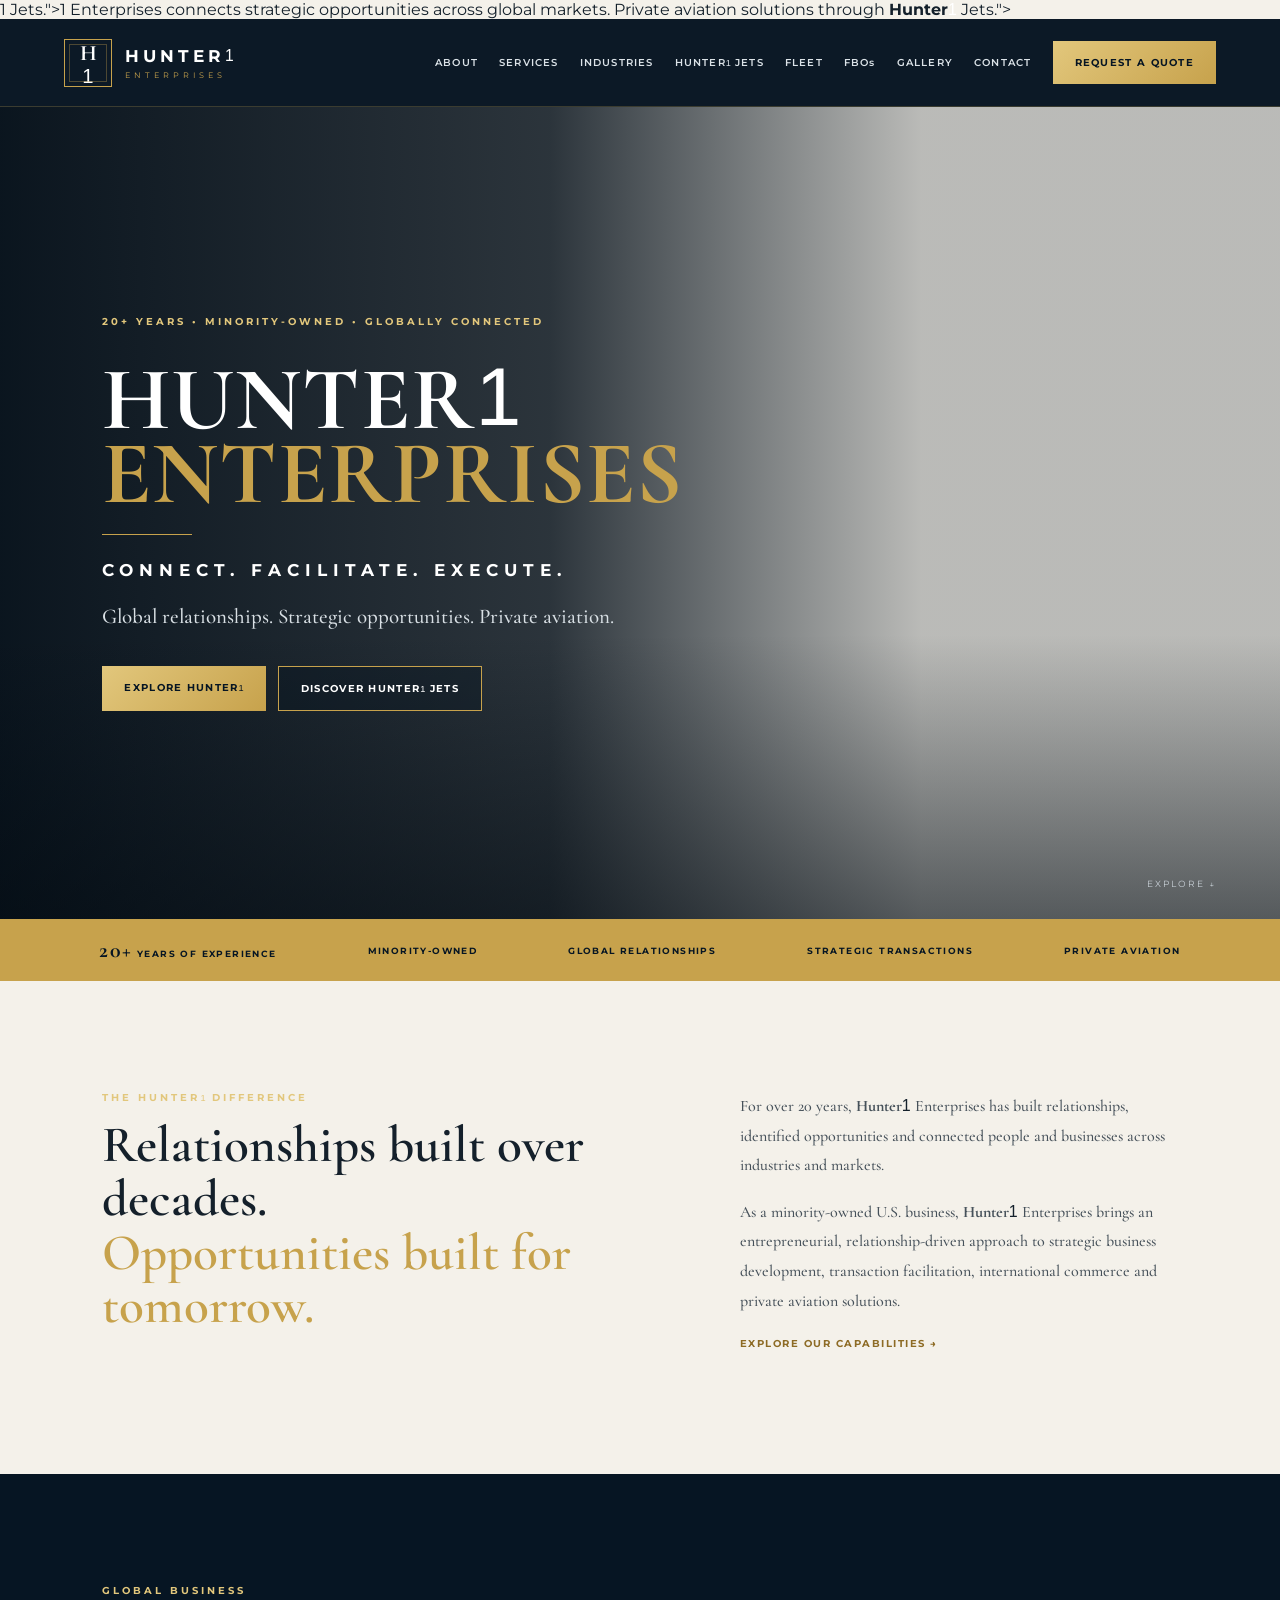
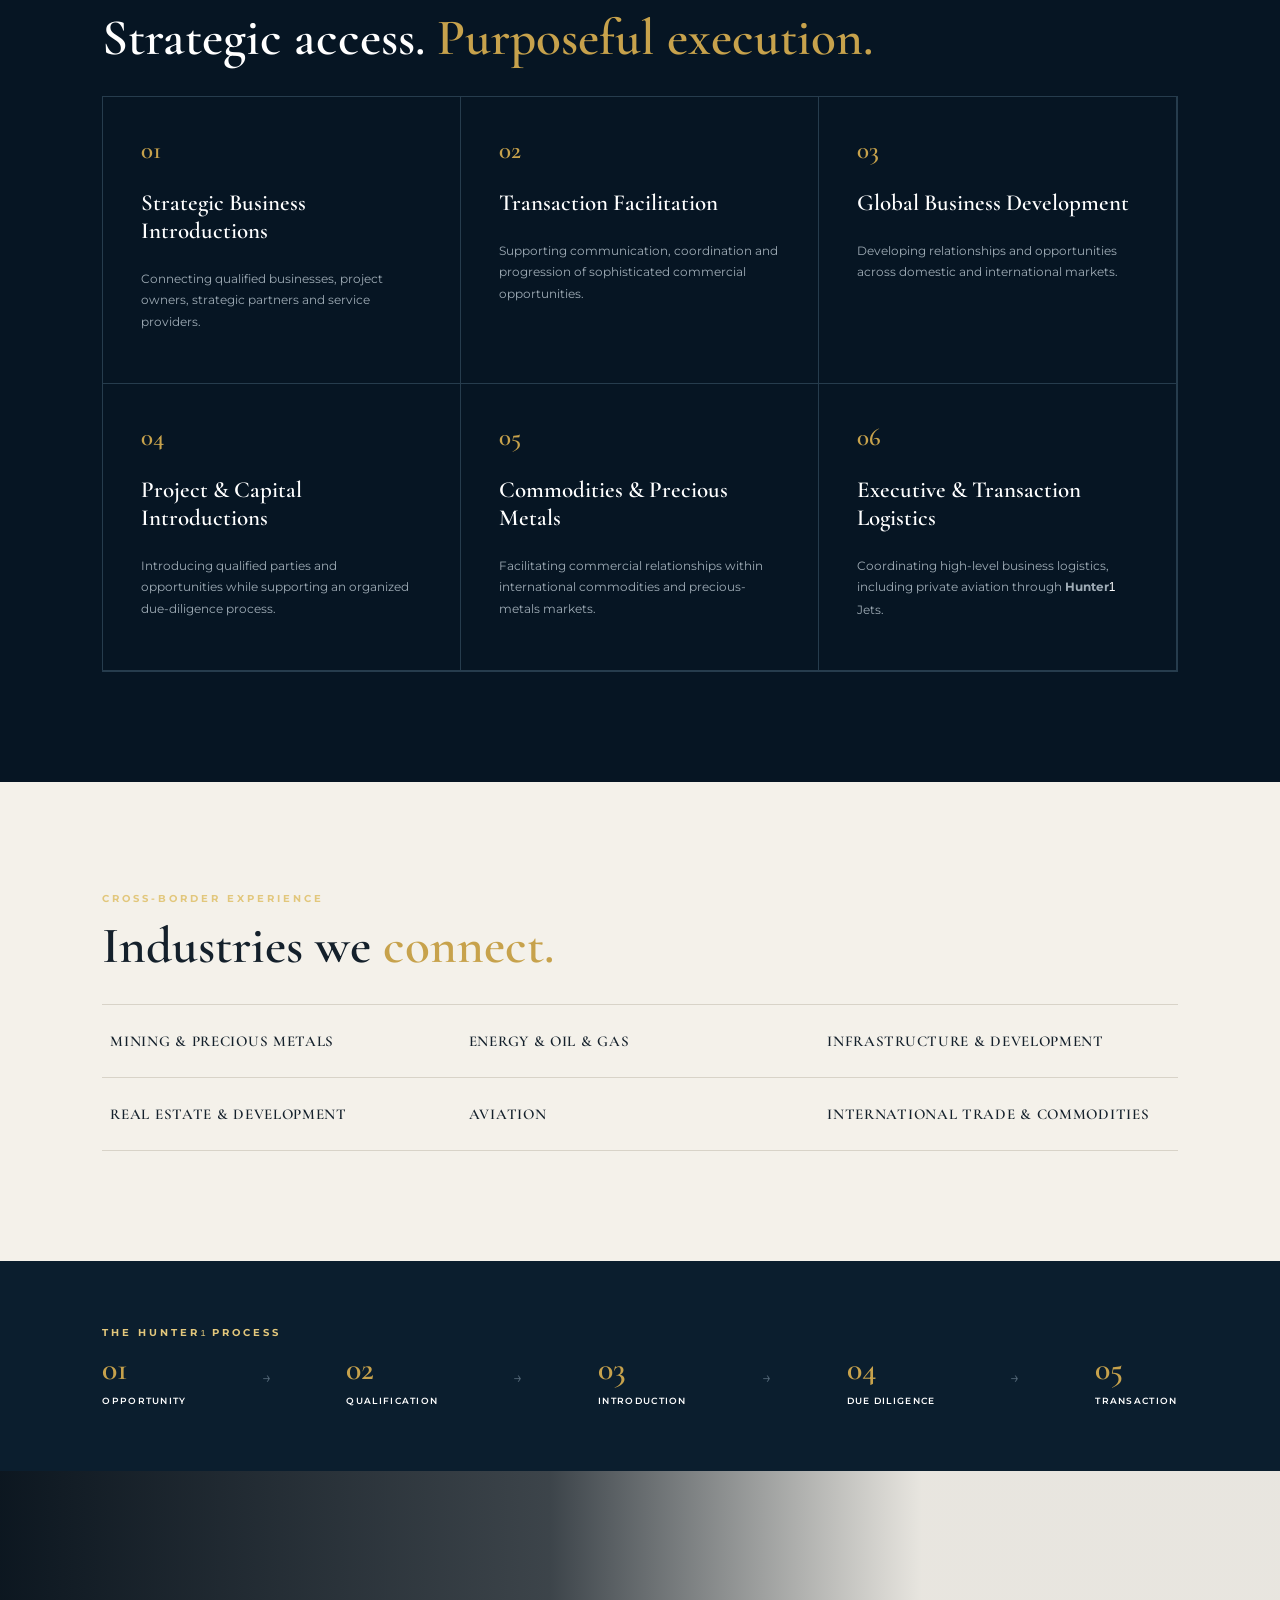
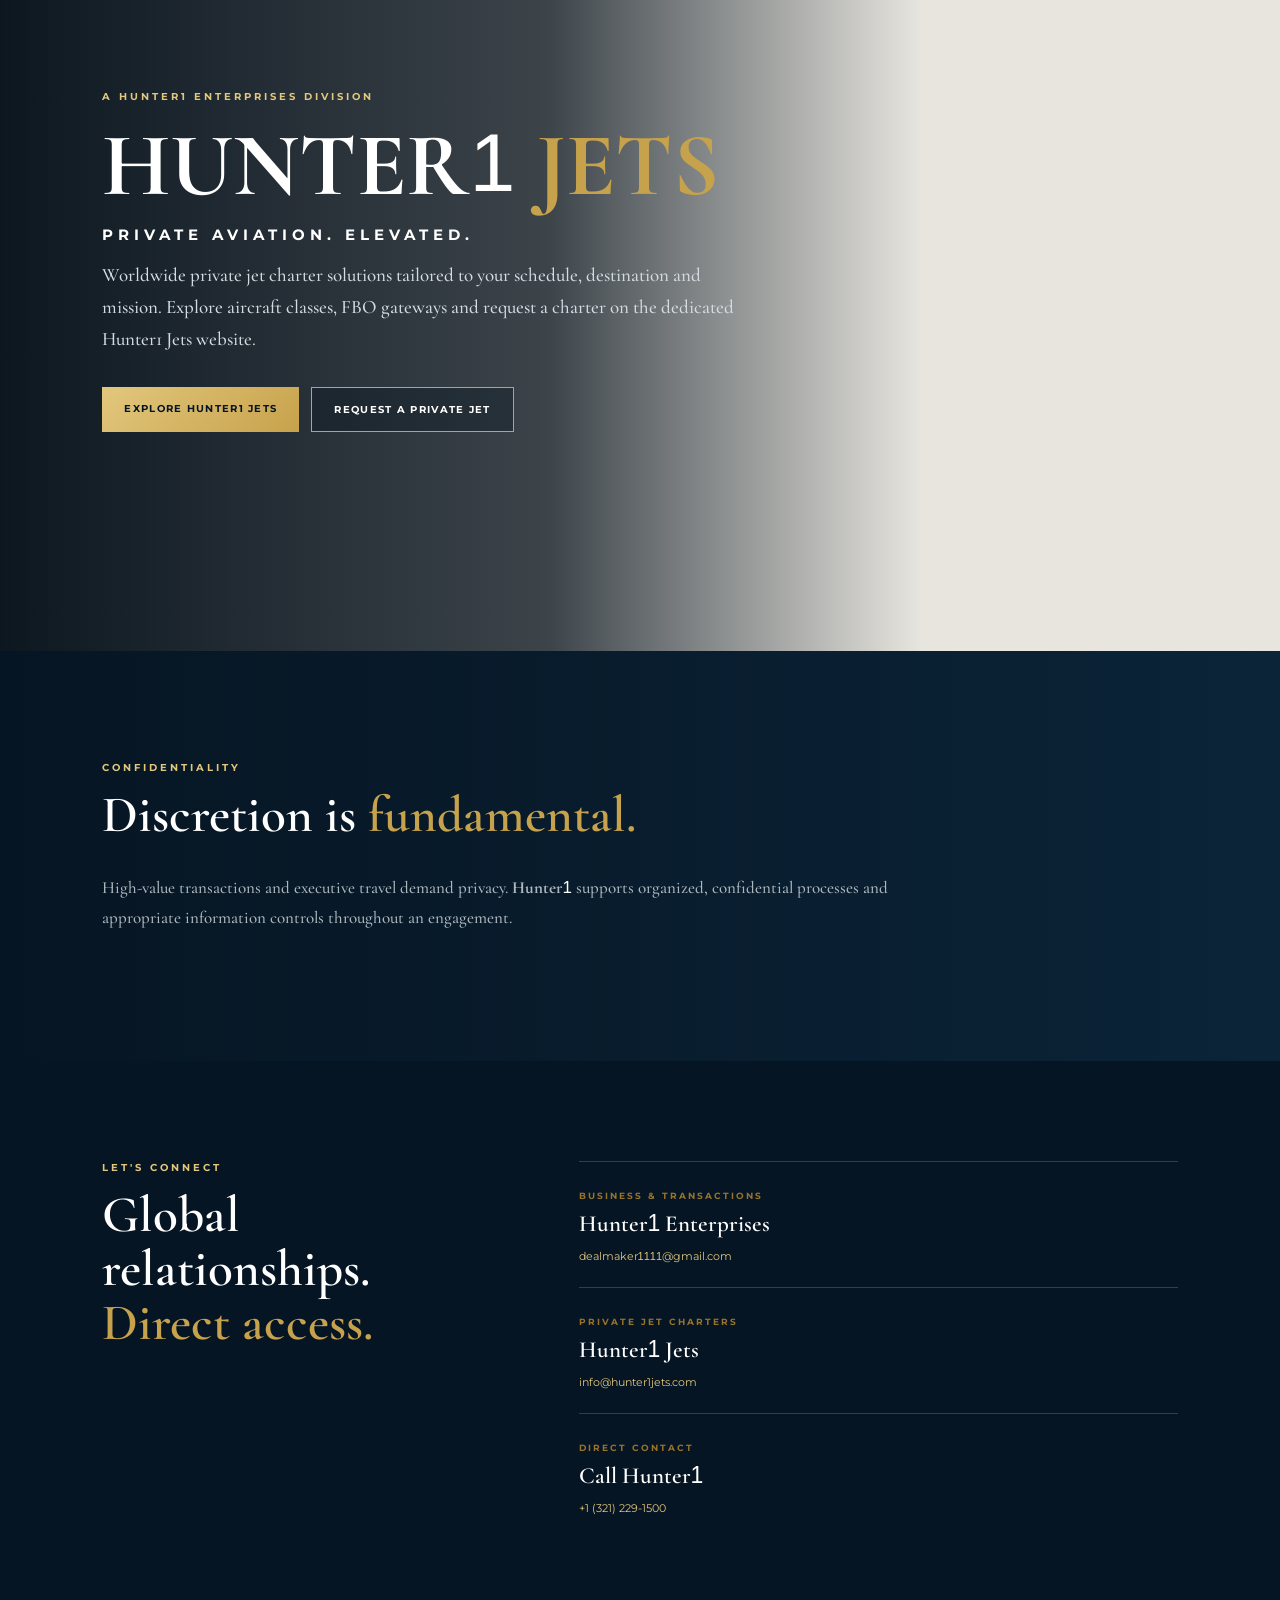
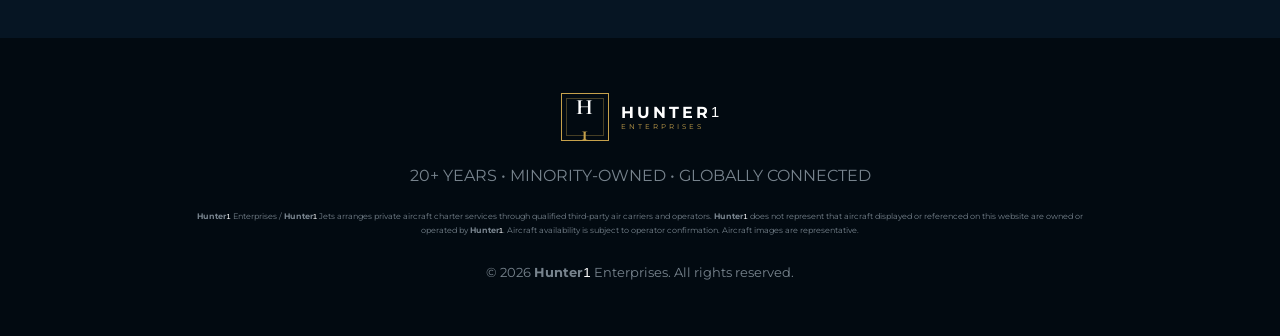
==== commit 5f3330c0: "Separate Hunter1 Jets into dedicated webpage" ====
--- a/index.html
+++ b/index.html
@@ -1,21 +1,12 @@
 <!doctype html><html lang="en"><head><meta charset="UTF-8"><meta name="viewport" content="width=device-width,initial-scale=1"><title>Hunter1 Enterprises | Global Business & Private Aviation</title><meta name="description" content="Hunter1 Enterprises connects strategic opportunities across global markets. Private aviation solutions through Hunter<span class="body-one">1</span> Jets.">1</span> Enterprises connects strategic opportunities across global markets. Private aviation solutions through <strong class="hunter-name">Hunter<span class="body-one">1</span></strong> Jets."><link rel="preconnect" href="https://fonts.googleapis.com"><link rel="preconnect" href="https://fonts.gstatic.com" crossorigin><link href="https://fonts.googleapis.com/css2?family=Cormorant+Garamond:wght@500;600;700&family=Montserrat:wght@400;500;600;700&display=swap" rel="stylesheet"><link rel="stylesheet" href="styles.css"></head><body>
-<header><a class="brand" href="#home"><span class="mark">H<span class="one">1</span></span><span class="wordmark"><b>HUNTER<span class="one">1</span></b><small>ENTERPRISES</small></span></a><button class="menu" aria-label="Menu">☰</button><nav><a href="#about">ABOUT</a><a href="#services">SERVICES</a><a href="#industries">INDUSTRIES</a><a href="#jets">HUNTER<span class="one">1</span> JETS</a><a href="#fleet">FLEET</a><a href="#fbos">FBOs</a><a href="#gallery">GALLERY</a><a href="#contact">CONTACT</a><a class="gold" href="#quote">REQUEST A QUOTE</a></nav></header>
+<header><a class="brand" href="#home"><span class="mark">H<span class="one">1</span></span><span class="wordmark"><b>HUNTER<span class="one">1</span></b><small>ENTERPRISES</small></span></a><button class="menu" aria-label="Menu">☰</button><nav><a href="#about">ABOUT</a><a href="#services">SERVICES</a><a href="#industries">INDUSTRIES</a><a href="#jets">HUNTER<span class="one">1</span> JETS</a><a href="jets.html#fleet">FLEET</a><a href="#fbos">FBOs</a><a href="#gallery">GALLERY</a><a href="#contact">CONTACT</a><a class="gold" href="jets.html#quote">REQUEST A QUOTE</a></nav></header>
 <main><section id="home" class="hero"><div class="hero-copy"><p class="eyebrow">20+ YEARS • MINORITY-OWNED • GLOBALLY CONNECTED</p><h1>HUNTER<span class="one">1</span><br><em>ENTERPRISES</em></h1><div class="rule"></div><h2>CONNECT. FACILITATE. EXECUTE.</h2><p class="lead">Global relationships. Strategic opportunities. Private aviation.</p><div class="actions"><a class="btn" href="#about">EXPLORE HUNTER<span class="one">1</span></a><a class="btn ghost" href="#jets">DISCOVER HUNTER<span class="one">1</span> JETS</a></div></div><a class="scroll" href="#about">EXPLORE ↓</a></section>
 <section class="credentials"><span><b>20+</b> YEARS OF EXPERIENCE</span><span>MINORITY-OWNED</span><span>GLOBAL RELATIONSHIPS</span><span>STRATEGIC TRANSACTIONS</span><span>PRIVATE AVIATION</span></section>
 <section id="about" class="intro section"><div><p class="eyebrow">THE HUNTER<span class="one">1</span> DIFFERENCE</p><h2>Relationships built over decades.<br><em>Opportunities built for tomorrow.</em></h2></div><div class="prose"><p>For over 20 years, <strong class="hunter-name">Hunter<span class="body-one">1</span></strong> Enterprises has built relationships, identified opportunities and connected people and businesses across industries and markets.</p><p>As a minority-owned U.S. business, <strong class="hunter-name">Hunter<span class="body-one">1</span></strong> Enterprises brings an entrepreneurial, relationship-driven approach to strategic business development, transaction facilitation, international commerce and private aviation solutions.</p><a class="textlink" href="#services">EXPLORE OUR CAPABILITIES →</a></div></section>
 <section id="services" class="section ink"><p class="eyebrow">GLOBAL BUSINESS</p><h2>Strategic access. <em>Purposeful execution.</em></h2><div class="service-grid"><article><span>01</span><h3>Strategic Business Introductions</h3><p>Connecting qualified businesses, project owners, strategic partners and service providers.</p></article><article><span>02</span><h3>Transaction Facilitation</h3><p>Supporting communication, coordination and progression of sophisticated commercial opportunities.</p></article><article><span>03</span><h3>Global Business Development</h3><p>Developing relationships and opportunities across domestic and international markets.</p></article><article><span>04</span><h3>Project & Capital Introductions</h3><p>Introducing qualified parties and opportunities while supporting an organized due-diligence process.</p></article><article><span>05</span><h3>Commodities & Precious Metals</h3><p>Facilitating commercial relationships within international commodities and precious-metals markets.</p></article><article><span>06</span><h3>Executive & Transaction Logistics</h3><p>Coordinating high-level business logistics, including private aviation through <strong class="hunter-name">Hunter<span class="body-one">1</span></strong> Jets.</p></article></div></section>
 <section id="industries" class="section"><p class="eyebrow">CROSS-BORDER EXPERIENCE</p><h2>Industries we <em>connect.</em></h2><div class="industry-grid"><div>MINING & PRECIOUS METALS</div><div>ENERGY & OIL & GAS</div><div>INFRASTRUCTURE & DEVELOPMENT</div><div>REAL ESTATE & DEVELOPMENT</div><div>AVIATION</div><div>INTERNATIONAL TRADE & COMMODITIES</div></div></section>
 <section class="process"><p class="eyebrow">THE HUNTER<span class="one">1</span> PROCESS</p><div class="process-row"><span>01<small>OPPORTUNITY</small></span><i>→</i><span>02<small>QUALIFICATION</small></span><i>→</i><span>03<small>INTRODUCTION</small></span><i>→</i><span>04<small>DUE DILIGENCE</small></span><i>→</i><span>05<small>TRANSACTION</small></span></div></section>
-<section id="jets" class="jet-hero"><div class="jet-copy"><p class="eyebrow">A HUNTER<span class="one">1</span> ENTERPRISES DIVISION</p><h2>HUNTER<span class="one">1</span> <em>JETS</em></h2><h3>PRIVATE AVIATION. ELEVATED.</h3><p>Worldwide private jet charter solutions tailored to your schedule, destination and mission. From efficient regional travel to intercontinental missions, we coordinate access to private aircraft through our charter network.</p><div class="actions"><a class="btn" href="#quote">REQUEST A PRIVATE JET</a><a class="btn ghost" href="#fleet">EXPLORE AIRCRAFT</a></div><p class="network">AIRCRAFT AVAILABLE THROUGH OUR CHARTER NETWORK</p></div></section>
-<section id="fleet" class="section fleet-section"><p class="eyebrow">AIRCRAFT COLLECTION</p><h2>The right aircraft for <em>every mission.</em></h2><p class="sub">Representative aircraft shown below. Specific aircraft, seating, range, amenities and availability vary by operator and mission.</p><div class="fleet-grid">
-<article><div class="aircraft-img light"></div><div class="aircraft-body"><span>LIGHT JET</span><h3>Phenom 300 / Citation CJ4</h3><div class="specs"><b>4–8<small>PASSENGERS</small></b><b>~2,000 NM<small>TYPICAL RANGE</small></b></div><p>Efficient, refined travel for regional and short-to-medium-range missions.</p><a href="#quote" data-aircraft="Light Jet">QUOTE THIS CLASS →</a></div></article>
-<article><div class="aircraft-img mid"></div><div class="aircraft-body"><span>MIDSIZE</span><h3>Citation Latitude / XLS+</h3><div class="specs"><b>6–9<small>PASSENGERS</small></b><b>~2,700 NM<small>TYPICAL RANGE</small></b></div><p>More cabin space, comfort and baggage capacity for longer journeys.</p><a href="#quote" data-aircraft="Midsize Jet">QUOTE THIS CLASS →</a></div></article>
-<article><div class="aircraft-img super"></div><div class="aircraft-body"><span>SUPER MIDSIZE</span><h3>Challenger 350 / G280</h3><div class="specs"><b>8–12<small>PASSENGERS</small></b><b>~3,600 NM<small>TYPICAL RANGE</small></b></div><p>Transcontinental capability with a spacious stand-up cabin and premium amenities.</p><a href="#quote" data-aircraft="Super Midsize Jet">QUOTE THIS CLASS →</a></div></article>
-<article><div class="aircraft-img heavy"></div><div class="aircraft-body"><span>HEAVY / LONG RANGE</span><h3>Gulfstream / Global / Falcon</h3><div class="specs"><b>10–16+<small>PASSENGERS</small></b><b>6,000+ NM<small>CAPABILITY</small></b></div><p>Long-range private aviation for international travel and demanding missions.</p><a href="#quote" data-aircraft="Heavy / Long Range">QUOTE THIS CLASS →</a></div></article></div></section>
-<section id="fbos" class="section fbo"><div class="fbo-head"><div><p class="eyebrow">FBO & AIRPORT DIRECTORY</p><h2>Arrive with <em>confidence.</em></h2></div><p><strong class="hunter-name">Hunter<span class="body-one">1</span></strong> Jets can coordinate charter arrivals at major private aviation gateways. FBO selection is confirmed according to airport, operator, aircraft and mission requirements.</p></div><div class="fbo-grid"><article><b>FLORIDA</b><h3>Miami • Fort Lauderdale • Orlando • Tampa • Palm Beach</h3><p>Major private aviation gateways throughout Florida.</p></article><article><b>NORTHEAST</b><h3>Teterboro • White Plains • New York • Boston</h3><p>Access to leading business and financial centers.</p></article><article><b>SOUTHEAST</b><h3>Atlanta • Charlotte • Nashville</h3><p>Key regional and corporate aviation markets.</p></article><article><b>TEXAS</b><h3>Dallas • Houston • Austin • San Antonio</h3><p>Extensive business aviation infrastructure.</p></article><article><b>WEST</b><h3>Los Angeles • Las Vegas • Scottsdale • San Francisco</h3><p>West Coast and leisure-market access.</p></article><article><b>INTERNATIONAL</b><h3>Worldwide Coordination</h3><p>International FBO and ground-handling coordination based on itinerary.</p></article></div><div class="fbo-networks"><span>COMMON FBO NETWORKS INCLUDE</span><b>Signature Aviation</b><b>Atlantic Aviation</b><b>Sheltair Aviation</b><small>FBO availability varies by airport. <strong class="hunter-name">Hunter<span class="body-one">1</span></strong> Jets is not affiliated with or endorsed by the listed FBO networks.</small></div></section>
-<section id="gallery" class="section gallery"><div class="gallery-head"><div><p class="eyebrow">HUNTER1 GALLERY</p><h2>Hunter<span class="body-one">1</span> <em>in motion.</em></h2></div><p>A curated collection of private aviation, executive travel, global business and Hunter<span class="body-one">1</span> moments. Hunter<span class="body-one">1</span> administrators can preview new images below before publishing them to the permanent gallery.</p></div><div id="galleryGrid" class="gallery-grid"><figure><img src="https://images.unsplash.com/photo-1540962351504-03099e0a754b?auto=format&fit=crop&w=1200&q=85" alt="Private aviation"><figcaption>PRIVATE AVIATION</figcaption></figure><figure><img src="https://images.unsplash.com/photo-1569154941061-e231b4725ef1?auto=format&fit=crop&w=1200&q=85" alt="Executive aircraft"><figcaption>EXECUTIVE TRAVEL</figcaption></figure><figure><img src="https://images.unsplash.com/photo-1436491865332-7a61a109cc05?auto=format&fit=crop&w=1200&q=85" alt="Aircraft in flight"><figcaption>GLOBAL ACCESS</figcaption></figure></div><div class="admin-upload"><p class="eyebrow">HUNTER1 PHOTO MANAGER</p><h3>Add photos to your gallery</h3><p>Select Hunter<span class="body-one">1</span> photos from this device and preview them instantly in the gallery. For security, permanent publishing remains controlled through the Hunter<span class="body-one">1</span> website repository until private cloud storage is connected.</p><div class="upload-controls"><label class="upload-btn" for="hunterGalleryUpload">SELECT PHOTOS</label><input id="hunterGalleryUpload" type="file" accept="image/*" multiple hidden><select id="galleryCategory"><option>HUNTER1 JETS</option><option>AIRCRAFT</option><option>EXECUTIVE TRAVEL</option><option>GLOBAL BUSINESS</option><option>EVENTS</option><option>FEATURED</option></select></div><div id="uploadStatus" class="upload-status">No photos selected.</div></div></section><section class="privacy"><p class="eyebrow">CONFIDENTIALITY</p><h2>Discretion is <em>fundamental.</em></h2><p>High-value transactions and executive travel demand privacy. <strong class="hunter-name">Hunter<span class="body-one">1</span></strong> supports organized, confidential processes and appropriate information controls throughout an engagement.</p></section>
-<section id="quote" class="quote section"><div class="quote-intro"><p class="eyebrow">HUNTER<span class="one">1</span> JETS • CHARTER INQUIRY</p><h2>Where can we <em>take you?</em></h2><p>Submit your itinerary and contact details. Your inquiry will be sent directly to <strong class="hunter-name">Hunter<span class="body-one">1</span></strong> Jets for follow-up.</p><div class="direct"><span>DIRECT CHARTER DESK</span><a href="tel:+13212291500">+1 (321) 229-1500</a><a class="contact-email" href="mailto:info@hunter1jets.com">info@hunter<span class="email-one">1</span>jets.com</a></div></div>
-<form id="charterForm" action="https://formsubmit.co/info@hunter1jets.com" method="POST"><input type="hidden" name="_subject" value="New <strong class="hunter-name">Hunter<span class="body-one">1</span></strong> Jets Charter Inquiry"><input type="hidden" name="_template" value="table"><input type="text" name="_honey" class="hide" tabindex="-1" autocomplete="off"><div class="triptype"><label><input type="radio" name="Trip Type" value="One Way" checked> One Way</label><label><input type="radio" name="Trip Type" value="Round Trip"> Round Trip</label><label><input type="radio" name="Trip Type" value="Multi-City"> Multi-City</label></div><div class="formgrid"><label>DEPARTURE<input name="Departure" placeholder="Airport or city" required></label><label>DESTINATION<input name="Destination" placeholder="Airport or city" required></label><label>DEPARTURE DATE & TIME<input type="datetime-local" name="Departure Date" required></label><label>RETURN DATE & TIME<input type="datetime-local" name="Return Date"></label><label>PASSENGERS<input type="number" min="1" name="Passengers" placeholder="Number of travelers" required></label><label>AIRCRAFT PREFERENCE<select id="aircraftSelect" name="Aircraft Preference"><option value="No preference">No preference — recommend an aircraft</option><option>Light Jet</option><option>Midsize Jet</option><option>Super Midsize Jet</option><option>Heavy / Long Range</option></select></label><label>NAME<input name="Name" required></label><label>COMPANY<input name="Company"></label><label>EMAIL<input type="email" name="Email" required></label><label>PHONE<input type="tel" name="Phone" required></label></div><label>MISSION DETAILS / BAGGAGE / SPECIAL REQUESTS<textarea name="Details" placeholder="Tell us anything that will help us coordinate your trip."></textarea></label><div class="upload-box"><label for="photoUpload">UPLOAD PHOTOS / SUPPORTING IMAGES</label><p>Add itinerary screenshots, baggage photos, aircraft preferences, or other images that may help us coordinate your request.</p><input id="photoUpload" class="file-input" type="file" name="attachment" accept="image/*" multiple><small>Accepted: JPG, PNG, HEIC and other common image formats. File-size limits may apply.</small></div><label class="consent"><input type="checkbox" required> I agree to be contacted regarding this charter inquiry.</label><button class="btn submit" type="submit">SEND CHARTER INQUIRY →</button><p class="formnote">Submitting this form is an inquiry only and does not constitute a confirmed charter booking.</p></form></section>
+<section id="jets" class="jet-hero"><div class="jet-copy"><p class="eyebrow">A HUNTER1 ENTERPRISES DIVISION</p><h2>HUNTER<span class="one">1</span> <em>JETS</em></h2><h3>PRIVATE AVIATION. ELEVATED.</h3><p>Worldwide private jet charter solutions tailored to your schedule, destination and mission. Explore aircraft classes, FBO gateways and request a charter on the dedicated Hunter1 Jets website.</p><div class="actions"><a class="btn" href="jets.html">EXPLORE HUNTER1 JETS</a><a class="btn ghost" href="jets.html#quote">REQUEST A PRIVATE JET</a></div></div></section><section class="privacy"><p class="eyebrow">CONFIDENTIALITY</p><h2>Discretion is <em>fundamental.</em></h2><p>High-value transactions and executive travel demand privacy. <strong class="hunter-name">Hunter<span class="body-one">1</span></strong> supports organized, confidential processes and appropriate information controls throughout an engagement.</p></section>
 <section id="contact" class="contact"><div><p class="eyebrow">LET'S CONNECT</p><h2>Global relationships.<br><em>Direct access.</em></h2></div><div class="contact-cards"><article><span>BUSINESS & TRANSACTIONS</span><h3>Hunter<span class="body-one">1</span> Enterprises</h3><a class="contact-email" href="mailto:dealmaker1111@gmail.com">dealmaker<span class="email-one">1</span><span class="email-one">1</span><span class="email-one">1</span><span class="email-one">1</span>@gmail.com</a></article><article><span>PRIVATE JET CHARTERS</span><h3>Hunter<span class="body-one">1</span> Jets</h3><a href="mailto:info@hunter1jets.com">info@hunter1jets.com</a></article><article><span>DIRECT CONTACT</span><h3>Call Hunter<span class="body-one">1</span></h3><a href="tel:+13212291500">+1 (321) 229-1500</a></article></div></section></main>
 <footer><div class="footerbrand"><span class="mark">H<span>1</span></span><div><b>HUNTER<span class="one">1</span></b><small>ENTERPRISES</small></div></div><p>20+ YEARS • MINORITY-OWNED • GLOBALLY CONNECTED</p><p class="legal"><strong class="hunter-name">Hunter<span class="body-one">1</span></strong> Enterprises / <strong class="hunter-name">Hunter<span class="body-one">1</span></strong> Jets arranges private aircraft charter services through qualified third-party air carriers and operators. <strong class="hunter-name">Hunter<span class="body-one">1</span></strong> does not represent that aircraft displayed or referenced on this website are owned or operated by <strong class="hunter-name">Hunter<span class="body-one">1</span></strong>. Aircraft availability is subject to operator confirmation. Aircraft images are representative.</p><small>© 2026 <strong class="hunter-name">Hunter<span class="body-one">1</span></strong> Enterprises. All rights reserved.</small></footer>
 <script>document.querySelector('.menu').onclick=()=>document.querySelector('nav').classList.toggle('open');document.querySelectorAll('[data-aircraft]').forEach(a=>a.onclick=()=>{document.querySelector('#aircraftSelect').value=a.dataset.aircraft});document.querySelectorAll('nav a').forEach(a=>a.onclick=()=>document.querySelector('nav').classList.remove('open'));n.replaceWith(frag)});const gu=document.querySelector('#hunterGalleryUpload');if(gu){gu.addEventListener('change',e=>{const files=[...e.target.files];const grid=document.querySelector('#galleryGrid');const cat=document.querySelector('#galleryCategory').value;document.querySelector('#uploadStatus').textContent=files.length?files.length+' photo'+(files.length>1?'s':'')+' ready for preview.':'No photos selected.';files.forEach(file=>{const url=URL.createObjectURL(file);const fig=document.createElement('figure');fig.className='preview-photo';fig.innerHTML='<img alt="Hunter<span class="body-one">1</span> uploaded preview"><figcaption></figcaption>';fig.querySelector('img').src=url;fig.querySelector('figcaption').textContent=cat+' • PREVIEW';grid.prepend(fig)})})}</script></body></html>
--- a/styles.css
+++ b/styles.css
@@ -1 +1 @@
-:root{--ink:#061523;--ink2:#0a2236;--gold:#c7a24c;--gold2:#e2c77c;--ivory:#f4f1ea;--white:#fff;--muted:#9eabb5;--line:#d8d3c8}*{box-sizing:border-box}html{scroll-behavior:smooth}body{margin:0;background:var(--ivory);color:#14202b;font-family:Montserrat,Arial,sans-serif}h1,h2,h3,p{margin-top:0}em{font-style:normal;color:var(--gold)}a{color:inherit}header{height:88px;padding:0 5vw;background:rgba(5,18,31,.97);display:flex;align-items:center;justify-content:space-between;position:sticky;top:0;z-index:20;border-bottom:1px solid rgba(199,162,76,.25)}.brand{display:flex;align-items:center;text-decoration:none;color:white}.mark{width:48px;height:48px;border:1px solid var(--gold);display:grid;place-items:center;font:700 22px 'Cormorant Garamond';color:white;position:relative}.mark:after{content:"";position:absolute;inset:4px;border:1px solid rgba(199,162,76,.35)}.mark span{color:var(--gold)}.wordmark{display:flex;flex-direction:column;margin-left:13px;letter-spacing:4px}.wordmark b{font-size:17px}.wordmark small{font-size:8px;color:var(--gold);margin-top:4px}nav{display:flex;align-items:center;gap:21px}nav a{font-size:10px;letter-spacing:1.2px;text-decoration:none;color:#dce3e8;font-weight:600}.gold,.btn{background:linear-gradient(135deg,var(--gold2),var(--gold));color:var(--ink)!important;padding:15px 22px;border:0;text-decoration:none;font:700 10px Montserrat;letter-spacing:1.3px;display:inline-block;cursor:pointer}.menu{display:none;background:none;border:0;color:var(--gold);font-size:24px}.hero{min-height:calc(100vh - 88px);position:relative;display:flex;align-items:center;padding:8vw;color:white;background:linear-gradient(90deg,rgba(3,14,24,.97) 0%,rgba(3,14,24,.83) 43%,rgba(3,14,24,.24) 72%),url('https://images.unsplash.com/photo-1540962351504-03099e0a754b?auto=format&fit=crop&w=2400&q=90') center/cover}.hero:after{content:"";position:absolute;inset:0;background:linear-gradient(0deg,rgba(2,10,17,.55),transparent 35%);pointer-events:none}.hero-copy{position:relative;z-index:2;max-width:870px}.eyebrow{color:var(--gold2);font-size:10px;letter-spacing:3px;font-weight:700}.hero h1{font:700 clamp(58px,7vw,100px)/.8 'Cormorant Garamond';letter-spacing:1px;margin:27px 0 25px}.hero h1 em{display:inline-block}.rule{height:1px;width:90px;background:var(--gold);margin:25px 0}.hero h2{font-size:17px;letter-spacing:6px;margin-bottom:20px}.lead{font:500 21px/1.6 'Cormorant Garamond';color:#d9e0e5}.actions{display:flex;gap:12px;margin-top:32px}.ghost{background:rgba(5,18,31,.35)!important;color:white!important;border:1px solid var(--gold)}.scroll{position:absolute;z-index:3;bottom:30px;right:5vw;color:#c8d0d7;text-decoration:none;font-size:9px;letter-spacing:2px}.credentials{background:var(--gold);color:var(--ink);display:flex;justify-content:space-around;align-items:center;gap:20px;padding:18px 5%;font-size:9px;letter-spacing:1.4px;font-weight:700}.credentials b{font:700 22px 'Cormorant Garamond'}.section{padding:110px 8%}.intro{display:grid;grid-template-columns:1.1fr .9fr;gap:8vw;align-items:start}.section h2,.privacy h2,.contact h2{font:600 clamp(38px,4vw,58px)/1.05 'Cormorant Garamond';margin:15px 0 30px}.prose p,.sub{font:500 16px/1.85 'Cormorant Garamond';color:#46515a}.textlink{color:#8d6b25;text-decoration:none;font-size:10px;letter-spacing:1.5px;font-weight:700}.ink{background:var(--ink);color:white}.service-grid{display:grid;grid-template-columns:repeat(3,1fr);border:1px solid #263c4d}.service-grid article{padding:38px;border-right:1px solid #263c4d;border-bottom:1px solid #263c4d;min-height:230px}.service-grid span{font:600 25px 'Cormorant Garamond';color:var(--gold)}.service-grid h3{font:600 23px 'Cormorant Garamond';margin-top:24px}.service-grid p{color:var(--muted);font-size:12px;line-height:1.8}.industry-grid{display:grid;grid-template-columns:repeat(3,1fr);border-top:1px solid var(--line)}.industry-grid div{padding:27px 8px;border-bottom:1px solid var(--line);font:600 15px 'Cormorant Garamond';letter-spacing:.7px}.process{background:#0b1e2e;color:white;padding:65px 8%}.process-row{display:flex;align-items:center;justify-content:space-between}.process-row span{font:600 32px 'Cormorant Garamond';color:var(--gold)}.process-row small{display:block;color:white;font:600 9px Montserrat;letter-spacing:1.3px;margin-top:7px}.process-row i{color:#526676}.jet-hero{min-height:780px;padding:8vw;display:flex;align-items:center;color:white;background:linear-gradient(90deg,rgba(3,14,24,.96) 0%,rgba(3,14,24,.76) 43%,rgba(3,14,24,.05) 72%),url('https://images.unsplash.com/photo-1569154941061-e231b4725ef1?auto=format&fit=crop&w=2400&q=90') center/cover}.jet-copy{max-width:650px}.jet-copy h2{font:700 clamp(58px,7vw,92px)/.9 'Cormorant Garamond';margin:18px 0}.jet-copy h3{font-size:15px;letter-spacing:5px}.jet-copy>p:not(.eyebrow,.network){font:500 19px/1.7 'Cormorant Garamond';color:#d3dce2}.network{margin-top:30px;color:var(--gold2);font-size:9px;letter-spacing:2px}.fleet-section{background:#f7f5f0}.fleet-section>.sub{max-width:750px}.fleet-grid{display:grid;grid-template-columns:repeat(2,1fr);gap:24px;margin-top:45px}.fleet-grid article{background:white;box-shadow:0 14px 35px rgba(8,24,37,.08)}.aircraft-img{height:300px;background-size:cover;background-position:center}.aircraft-img.light{background-image:url('https://images.unsplash.com/photo-1556388158-158ea5ccacbd?auto=format&fit=crop&w=1200&q=85')}.aircraft-img.mid{background-image:url('https://images.unsplash.com/photo-1474302770737-173ee21bab63?auto=format&fit=crop&w=1200&q=85')}.aircraft-img.super{background-image:url('https://images.unsplash.com/photo-1542296332-2e4473faf563?auto=format&fit=crop&w=1200&q=85')}.aircraft-img.heavy{background-image:url('https://images.unsplash.com/photo-1436491865332-7a61a109cc05?auto=format&fit=crop&w=1200&q=85')}.aircraft-body{padding:30px}.aircraft-body>span,.direct span,.contact-cards span{font-size:9px;letter-spacing:2px;color:#98742b;font-weight:700}.aircraft-body h3{font:600 27px 'Cormorant Garamond';margin:9px 0 20px}.specs{display:flex;gap:45px;border-block:1px solid #e4e0d7;padding:15px 0}.specs b{font:600 23px 'Cormorant Garamond';color:var(--ink)}.specs small{display:block;font:600 7px Montserrat;letter-spacing:1px;color:#77818a}.aircraft-body p{font-size:11px;line-height:1.7;color:#68737b}.aircraft-body a{font-size:9px;letter-spacing:1px;color:#8d6b25;text-decoration:none;font-weight:700}.fbo{background:white}.fbo-head{display:grid;grid-template-columns:1fr 1fr;gap:8vw}.fbo-head>p{font:500 16px/1.8 'Cormorant Garamond';color:#52606a}.fbo-grid{display:grid;grid-template-columns:repeat(3,1fr);gap:1px;background:#ddd7ca;margin-top:45px}.fbo-grid article{background:var(--ivory);padding:30px;min-height:180px}.fbo-grid b{font-size:9px;letter-spacing:2px;color:#957126}.fbo-grid h3{font:600 20px/1.3 'Cormorant Garamond';margin:14px 0}.fbo-grid p{font-size:10px;line-height:1.6;color:#6d777e}.fbo-networks{margin-top:30px;padding:25px 30px;background:var(--ink);color:white;display:flex;gap:30px;align-items:center;flex-wrap:wrap}.fbo-networks span{font-size:8px;letter-spacing:2px;color:var(--gold)}.fbo-networks b{font:600 17px 'Cormorant Garamond'}.fbo-networks small{color:#87949d;font-size:8px;flex-basis:100%}.privacy{padding:110px 30% 110px 8%;background:linear-gradient(90deg,#061523 0%,#0b2438 100%);color:white}.privacy p:last-child{color:#aeb8bf;font:500 17px/1.8 'Cormorant Garamond'}.quote{display:grid;grid-template-columns:.75fr 1.25fr;gap:7vw;background:#ece8df}.quote-intro{position:sticky;top:130px;align-self:start}.direct{margin-top:40px;display:flex;flex-direction:column;gap:9px}.direct a{font:600 19px 'Cormorant Garamond';color:var(--ink);text-decoration:none}form{background:white;padding:42px;box-shadow:0 16px 45px rgba(8,24,37,.08)}.triptype{display:flex;gap:25px;padding-bottom:25px;margin-bottom:25px;border-bottom:1px solid #e2ded5}.triptype label,.consent{font-size:9px;letter-spacing:1px}.triptype input,.consent input{width:auto}.formgrid{display:grid;grid-template-columns:1fr 1fr;gap:20px}form label{font-size:8px;letter-spacing:1.2px;font-weight:700;color:#59636b}input,select,textarea{width:100%;margin-top:8px;padding:14px 2px;border:0;border-bottom:1px solid #bbc1c5;background:white;font:500 12px Montserrat;outline:none}textarea{height:95px;resize:vertical}.consent{display:block;margin:20px 0}.submit{width:100%;padding:18px}.formnote{text-align:center;color:#8a9297;font-size:8px;margin:15px 0 0}.hide{position:absolute;left:-9999px}.contact{padding:100px 8%;background:var(--ink);color:white;display:grid;grid-template-columns:1fr 1.5fr;gap:6vw}.contact-cards{display:grid;grid-template-columns:1fr;gap:1px}.contact-cards article{border-top:1px solid #2b4050;padding:22px 0}.contact-cards h3{font:600 23px 'Cormorant Garamond';margin:7px 0}.contact-cards a{color:var(--gold2);font-size:11px;text-decoration:none}footer{padding:55px 8%;background:#020a11;color:#77838d;text-align:center}.footerbrand{display:flex;justify-content:center;align-items:center;color:white;margin-bottom:25px}.footerbrand>div{display:flex;flex-direction:column;text-align:left;margin-left:12px;letter-spacing:3px}.footerbrand small{color:var(--gold);font-size:7px}.legal{max-width:900px;margin:25px auto;font-size:8px;line-height:1.7}@media(max-width:1050px){nav{gap:12px}nav a{font-size:8px}.service-grid{grid-template-columns:repeat(2,1fr)}}@media(max-width:800px){header{height:75px}.menu{display:block}nav{display:none;position:absolute;top:75px;left:0;right:0;background:var(--ink);padding:25px 6%;flex-direction:column;align-items:stretch}nav.open{display:flex}.hero{min-height:760px;padding:12vw 7%}.hero h2{font-size:12px;letter-spacing:3px}.credentials{display:none}.section{padding:80px 7%}.intro,.fbo-head,.quote,.contact{grid-template-columns:1fr}.service-grid,.industry-grid,.fbo-grid{grid-template-columns:1fr 1fr}.fleet-grid{grid-template-columns:1fr}.process-row{flex-wrap:wrap;gap:18px}.jet-hero{min-height:680px;padding:10vw 7%}.privacy{padding:80px 7%}.quote-intro{position:static}.contact{padding:80px 7%}.aircraft-img{height:250px}}@media(max-width:520px){.wordmark b{font-size:14px}.hero h1{font-size:55px}.actions{flex-direction:column;align-items:flex-start}.service-grid,.industry-grid,.fbo-grid,.formgrid{grid-template-columns:1fr}.process-row i{display:none}.process-row span{width:45%}.triptype{flex-direction:column;gap:12px}form{padding:25px}.fbo-networks{gap:15px}.jet-copy h2{font-size:55px}}.hunter-name{font-weight:700}.hunter-name .upload-box{margin:24px 0;padding:24px;border:1px dashed #a99b7b;background:#f8f6f1}.upload-box p{margin:9px 0 12px;font:500 13px/1.6 'Cormorant Garamond';color:#66717a}.upload-box small{display:block;margin-top:10px;color:#8a9297;font-size:8px;line-height:1.5}.file-input{border:0;margin:4px 0 0;padding:10px 0;font-size:10px}.gallery{background:#071724;color:#fff}.gallery-head{display:grid;grid-template-columns:1fr 1fr;gap:8vw;align-items:end}.gallery-head>p{font:500 16px/1.8 'Cormorant Garamond';color:#9caab4}.gallery-grid{display:grid;grid-template-columns:repeat(3,1fr);gap:12px;margin-top:45px}.gallery-grid figure{margin:0;position:relative;overflow:hidden;background:#0d2639;min-height:300px}.gallery-grid img{width:100%;height:100%;min-height:300px;object-fit:cover;display:block;transition:transform .5s ease}.gallery-grid figure:hover img{transform:scale(1.025)}.gallery-grid figcaption{position:absolute;left:18px;bottom:16px;padding:8px 11px;background:rgba(3,14,24,.78);color:#e2c77c;font-size:8px;letter-spacing:1.7px}.preview-photo{outline:1px solid #c7a24c}.admin-upload{margin-top:45px;border:1px solid #294154;padding:32px;background:#0a1f30}.admin-upload h3{font:600 29px 'Cormorant Garamond';margin:8px 0}.admin-upload>p:not(.eyebrow){max-width:720px;color:#9eabb5;font-size:11px;line-height:1.7}.upload-controls{display:flex;gap:12px;align-items:center;margin-top:22px}.upload-btn{background:linear-gradient(135deg,#e2c77c,#c7a24c);color:#061523;padding:15px 22px;font-size:9px;letter-spacing:1.4px;font-weight:700;cursor:pointer}.upload-controls select{width:auto;min-width:220px;margin:0;padding:13px;background:#0d2639;color:white;border:1px solid #385064}.upload-status{margin-top:15px;color:#aeb8bf;font-size:9px;letter-spacing:.6px}@media(max-width:800px){.gallery-head{grid-template-columns:1fr}.gallery-grid{grid-template-columns:1fr 1fr}}@media(max-width:520px){.gallery-grid{grid-template-columns:1fr}.upload-controls{align-items:stretch;flex-direction:column}.upload-controls select{width:100%}}.one{font-family:Arial,Helvetica,sans-serif!important;font-style:normal!important;font-weight:400!important;font-size:.92em!important;line-height:1!important;vertical-align:.04em!important;display:inline!important;transform:none!important;letter-spacing:0!important;color:inherit!important}.body-one{font-family:Arial,Helvetica,sans-serif!important;font-weight:400!important;font-style:normal!important;font-size:1em!important;line-height:inherit!important;vertical-align:baseline!important;letter-spacing:0!important;color:#fff!important}+:root{--ink:#061523;--ink2:#0a2236;--gold:#c7a24c;--gold2:#e2c77c;--ivory:#f4f1ea;--white:#fff;--muted:#9eabb5;--line:#d8d3c8}*{box-sizing:border-box}html{scroll-behavior:smooth}body{margin:0;background:var(--ivory);color:#14202b;font-family:Montserrat,Arial,sans-serif}h1,h2,h3,p{margin-top:0}em{font-style:normal;color:var(--gold)}a{color:inherit}header{height:88px;padding:0 5vw;background:rgba(5,18,31,.97);display:flex;align-items:center;justify-content:space-between;position:sticky;top:0;z-index:20;border-bottom:1px solid rgba(199,162,76,.25)}.brand{display:flex;align-items:center;text-decoration:none;color:white}.mark{width:48px;height:48px;border:1px solid var(--gold);display:grid;place-items:center;font:700 22px 'Cormorant Garamond';color:white;position:relative}.mark:after{content:"";position:absolute;inset:4px;border:1px solid rgba(199,162,76,.35)}.mark span{color:var(--gold)}.wordmark{display:flex;flex-direction:column;margin-left:13px;letter-spacing:4px}.wordmark b{font-size:17px}.wordmark small{font-size:8px;color:var(--gold);margin-top:4px}nav{display:flex;align-items:center;gap:21px}nav a{font-size:10px;letter-spacing:1.2px;text-decoration:none;color:#dce3e8;font-weight:600}.gold,.btn{background:linear-gradient(135deg,var(--gold2),var(--gold));color:var(--ink)!important;padding:15px 22px;border:0;text-decoration:none;font:700 10px Montserrat;letter-spacing:1.3px;display:inline-block;cursor:pointer}.menu{display:none;background:none;border:0;color:var(--gold);font-size:24px}.hero{min-height:calc(100vh - 88px);position:relative;display:flex;align-items:center;padding:8vw;color:white;background:linear-gradient(90deg,rgba(3,14,24,.97) 0%,rgba(3,14,24,.83) 43%,rgba(3,14,24,.24) 72%),url('https://images.unsplash.com/photo-1540962351504-03099e0a754b?auto=format&fit=crop&w=2400&q=90') center/cover}.hero:after{content:"";position:absolute;inset:0;background:linear-gradient(0deg,rgba(2,10,17,.55),transparent 35%);pointer-events:none}.hero-copy{position:relative;z-index:2;max-width:870px}.eyebrow{color:var(--gold2);font-size:10px;letter-spacing:3px;font-weight:700}.hero h1{font:700 clamp(58px,7vw,100px)/.8 'Cormorant Garamond';letter-spacing:1px;margin:27px 0 25px}.hero h1 em{display:inline-block}.rule{height:1px;width:90px;background:var(--gold);margin:25px 0}.hero h2{font-size:17px;letter-spacing:6px;margin-bottom:20px}.lead{font:500 21px/1.6 'Cormorant Garamond';color:#d9e0e5}.actions{display:flex;gap:12px;margin-top:32px}.ghost{background:rgba(5,18,31,.35)!important;color:white!important;border:1px solid var(--gold)}.scroll{position:absolute;z-index:3;bottom:30px;right:5vw;color:#c8d0d7;text-decoration:none;font-size:9px;letter-spacing:2px}.credentials{background:var(--gold);color:var(--ink);display:flex;justify-content:space-around;align-items:center;gap:20px;padding:18px 5%;font-size:9px;letter-spacing:1.4px;font-weight:700}.credentials b{font:700 22px 'Cormorant Garamond'}.section{padding:110px 8%}.intro{display:grid;grid-template-columns:1.1fr .9fr;gap:8vw;align-items:start}.section h2,.privacy h2,.contact h2{font:600 clamp(38px,4vw,58px)/1.05 'Cormorant Garamond';margin:15px 0 30px}.prose p,.sub{font:500 16px/1.85 'Cormorant Garamond';color:#46515a}.textlink{color:#8d6b25;text-decoration:none;font-size:10px;letter-spacing:1.5px;font-weight:700}.ink{background:var(--ink);color:white}.service-grid{display:grid;grid-template-columns:repeat(3,1fr);border:1px solid #263c4d}.service-grid article{padding:38px;border-right:1px solid #263c4d;border-bottom:1px solid #263c4d;min-height:230px}.service-grid span{font:600 25px 'Cormorant Garamond';color:var(--gold)}.service-grid h3{font:600 23px 'Cormorant Garamond';margin-top:24px}.service-grid p{color:var(--muted);font-size:12px;line-height:1.8}.industry-grid{display:grid;grid-template-columns:repeat(3,1fr);border-top:1px solid var(--line)}.industry-grid div{padding:27px 8px;border-bottom:1px solid var(--line);font:600 15px 'Cormorant Garamond';letter-spacing:.7px}.process{background:#0b1e2e;color:white;padding:65px 8%}.process-row{display:flex;align-items:center;justify-content:space-between}.process-row span{font:600 32px 'Cormorant Garamond';color:var(--gold)}.process-row small{display:block;color:white;font:600 9px Montserrat;letter-spacing:1.3px;margin-top:7px}.process-row i{color:#526676}.jet-hero{min-height:780px;padding:8vw;display:flex;align-items:center;color:white;background:linear-gradient(90deg,rgba(3,14,24,.96) 0%,rgba(3,14,24,.76) 43%,rgba(3,14,24,.05) 72%),url('https://images.unsplash.com/photo-1569154941061-e231b4725ef1?auto=format&fit=crop&w=2400&q=90') center/cover}.jet-copy{max-width:650px}.jet-copy h2{font:700 clamp(58px,7vw,92px)/.9 'Cormorant Garamond';margin:18px 0}.jet-copy h3{font-size:15px;letter-spacing:5px}.jet-copy>p:not(.eyebrow,.network){font:500 19px/1.7 'Cormorant Garamond';color:#d3dce2}.network{margin-top:30px;color:var(--gold2);font-size:9px;letter-spacing:2px}.fleet-section{background:#f7f5f0}.fleet-section>.sub{max-width:750px}.fleet-grid{display:grid;grid-template-columns:repeat(2,1fr);gap:24px;margin-top:45px}.fleet-grid article{background:white;box-shadow:0 14px 35px rgba(8,24,37,.08)}.aircraft-img{height:300px;background-size:cover;background-position:center}.aircraft-img.light{background-image:url('https://images.unsplash.com/photo-1556388158-158ea5ccacbd?auto=format&fit=crop&w=1200&q=85')}.aircraft-img.mid{background-image:url('https://images.unsplash.com/photo-1474302770737-173ee21bab63?auto=format&fit=crop&w=1200&q=85')}.aircraft-img.super{background-image:url('https://images.unsplash.com/photo-1542296332-2e4473faf563?auto=format&fit=crop&w=1200&q=85')}.aircraft-img.heavy{background-image:url('https://images.unsplash.com/photo-1436491865332-7a61a109cc05?auto=format&fit=crop&w=1200&q=85')}.aircraft-body{padding:30px}.aircraft-body>span,.direct span,.contact-cards span{font-size:9px;letter-spacing:2px;color:#98742b;font-weight:700}.aircraft-body h3{font:600 27px 'Cormorant Garamond';margin:9px 0 20px}.specs{display:flex;gap:45px;border-block:1px solid #e4e0d7;padding:15px 0}.specs b{font:600 23px 'Cormorant Garamond';color:var(--ink)}.specs small{display:block;font:600 7px Montserrat;letter-spacing:1px;color:#77818a}.aircraft-body p{font-size:11px;line-height:1.7;color:#68737b}.aircraft-body a{font-size:9px;letter-spacing:1px;color:#8d6b25;text-decoration:none;font-weight:700}.fbo{background:white}.fbo-head{display:grid;grid-template-columns:1fr 1fr;gap:8vw}.fbo-head>p{font:500 16px/1.8 'Cormorant Garamond';color:#52606a}.fbo-grid{display:grid;grid-template-columns:repeat(3,1fr);gap:1px;background:#ddd7ca;margin-top:45px}.fbo-grid article{background:var(--ivory);padding:30px;min-height:180px}.fbo-grid b{font-size:9px;letter-spacing:2px;color:#957126}.fbo-grid h3{font:600 20px/1.3 'Cormorant Garamond';margin:14px 0}.fbo-grid p{font-size:10px;line-height:1.6;color:#6d777e}.fbo-networks{margin-top:30px;padding:25px 30px;background:var(--ink);color:white;display:flex;gap:30px;align-items:center;flex-wrap:wrap}.fbo-networks span{font-size:8px;letter-spacing:2px;color:var(--gold)}.fbo-networks b{font:600 17px 'Cormorant Garamond'}.fbo-networks small{color:#87949d;font-size:8px;flex-basis:100%}.privacy{padding:110px 30% 110px 8%;background:linear-gradient(90deg,#061523 0%,#0b2438 100%);color:white}.privacy p:last-child{color:#aeb8bf;font:500 17px/1.8 'Cormorant Garamond'}.quote{display:grid;grid-template-columns:.75fr 1.25fr;gap:7vw;background:#ece8df}.quote-intro{position:sticky;top:130px;align-self:start}.direct{margin-top:40px;display:flex;flex-direction:column;gap:9px}.direct a{font:600 19px 'Cormorant Garamond';color:var(--ink);text-decoration:none}form{background:white;padding:42px;box-shadow:0 16px 45px rgba(8,24,37,.08)}.triptype{display:flex;gap:25px;padding-bottom:25px;margin-bottom:25px;border-bottom:1px solid #e2ded5}.triptype label,.consent{font-size:9px;letter-spacing:1px}.triptype input,.consent input{width:auto}.formgrid{display:grid;grid-template-columns:1fr 1fr;gap:20px}form label{font-size:8px;letter-spacing:1.2px;font-weight:700;color:#59636b}input,select,textarea{width:100%;margin-top:8px;padding:14px 2px;border:0;border-bottom:1px solid #bbc1c5;background:white;font:500 12px Montserrat;outline:none}textarea{height:95px;resize:vertical}.consent{display:block;margin:20px 0}.submit{width:100%;padding:18px}.formnote{text-align:center;color:#8a9297;font-size:8px;margin:15px 0 0}.hide{position:absolute;left:-9999px}.contact{padding:100px 8%;background:var(--ink);color:white;display:grid;grid-template-columns:1fr 1.5fr;gap:6vw}.contact-cards{display:grid;grid-template-columns:1fr;gap:1px}.contact-cards article{border-top:1px solid #2b4050;padding:22px 0}.contact-cards h3{font:600 23px 'Cormorant Garamond';margin:7px 0}.contact-cards a{color:var(--gold2);font-size:11px;text-decoration:none}footer{padding:55px 8%;background:#020a11;color:#77838d;text-align:center}.footerbrand{display:flex;justify-content:center;align-items:center;color:white;margin-bottom:25px}.footerbrand>div{display:flex;flex-direction:column;text-align:left;margin-left:12px;letter-spacing:3px}.footerbrand small{color:var(--gold);font-size:7px}.legal{max-width:900px;margin:25px auto;font-size:8px;line-height:1.7}@media(max-width:1050px){nav{gap:12px}nav a{font-size:8px}.service-grid{grid-template-columns:repeat(2,1fr)}}@media(max-width:800px){header{height:75px}.menu{display:block}nav{display:none;position:absolute;top:75px;left:0;right:0;background:var(--ink);padding:25px 6%;flex-direction:column;align-items:stretch}nav.open{display:flex}.hero{min-height:760px;padding:12vw 7%}.hero h2{font-size:12px;letter-spacing:3px}.credentials{display:none}.section{padding:80px 7%}.intro,.fbo-head,.quote,.contact{grid-template-columns:1fr}.service-grid,.industry-grid,.fbo-grid{grid-template-columns:1fr 1fr}.fleet-grid{grid-template-columns:1fr}.process-row{flex-wrap:wrap;gap:18px}.jet-hero{min-height:680px;padding:10vw 7%}.privacy{padding:80px 7%}.quote-intro{position:static}.contact{padding:80px 7%}.aircraft-img{height:250px}}@media(max-width:520px){.wordmark b{font-size:14px}.hero h1{font-size:55px}.actions{flex-direction:column;align-items:flex-start}.service-grid,.industry-grid,.fbo-grid,.formgrid{grid-template-columns:1fr}.process-row i{display:none}.process-row span{width:45%}.triptype{flex-direction:column;gap:12px}form{padding:25px}.fbo-networks{gap:15px}.jet-copy h2{font-size:55px}}.hunter-name{font-weight:700}.hunter-name .upload-box{margin:24px 0;padding:24px;border:1px dashed #a99b7b;background:#f8f6f1}.upload-box p{margin:9px 0 12px;font:500 13px/1.6 'Cormorant Garamond';color:#66717a}.upload-box small{display:block;margin-top:10px;color:#8a9297;font-size:8px;line-height:1.5}.file-input{border:0;margin:4px 0 0;padding:10px 0;font-size:10px}.gallery{background:#071724;color:#fff}.gallery-head{display:grid;grid-template-columns:1fr 1fr;gap:8vw;align-items:end}.gallery-head>p{font:500 16px/1.8 'Cormorant Garamond';color:#9caab4}.gallery-grid{display:grid;grid-template-columns:repeat(3,1fr);gap:12px;margin-top:45px}.gallery-grid figure{margin:0;position:relative;overflow:hidden;background:#0d2639;min-height:300px}.gallery-grid img{width:100%;height:100%;min-height:300px;object-fit:cover;display:block;transition:transform .5s ease}.gallery-grid figure:hover img{transform:scale(1.025)}.gallery-grid figcaption{position:absolute;left:18px;bottom:16px;padding:8px 11px;background:rgba(3,14,24,.78);color:#e2c77c;font-size:8px;letter-spacing:1.7px}.preview-photo{outline:1px solid #c7a24c}.admin-upload{margin-top:45px;border:1px solid #294154;padding:32px;background:#0a1f30}.admin-upload h3{font:600 29px 'Cormorant Garamond';margin:8px 0}.admin-upload>p:not(.eyebrow){max-width:720px;color:#9eabb5;font-size:11px;line-height:1.7}.upload-controls{display:flex;gap:12px;align-items:center;margin-top:22px}.upload-btn{background:linear-gradient(135deg,#e2c77c,#c7a24c);color:#061523;padding:15px 22px;font-size:9px;letter-spacing:1.4px;font-weight:700;cursor:pointer}.upload-controls select{width:auto;min-width:220px;margin:0;padding:13px;background:#0d2639;color:white;border:1px solid #385064}.upload-status{margin-top:15px;color:#aeb8bf;font-size:9px;letter-spacing:.6px}@media(max-width:800px){.gallery-head{grid-template-columns:1fr}.gallery-grid{grid-template-columns:1fr 1fr}}@media(max-width:520px){.gallery-grid{grid-template-columns:1fr}.upload-controls{align-items:stretch;flex-direction:column}.upload-controls select{width:100%}}.one{font-family:Arial,Helvetica,sans-serif!important;font-style:normal!important;font-weight:400!important;font-size:.92em!important;line-height:1!important;vertical-align:.04em!important;display:inline!important;transform:none!important;letter-spacing:0!important;color:inherit!important}.body-one{font-family:Arial,Helvetica,sans-serif!important;font-weight:400!important;font-style:normal!important;font-size:1em!important;line-height:inherit!important;vertical-align:baseline!important;letter-spacing:0!important;color:#fff!important}.email-one{font-family:Arial,Helvetica,sans-serif!important;font-size:1em!important;font-weight:400!important;font-style:normal!important;line-height:inherit!important;vertical-align:baseline!important;letter-spacing:0!important;color:inherit!important}.quote-intro .body-one{color:inherit!important}.quote .body-one,.quote-intro .body-one{color:#14202b!important}.intro .body-one{color:#14202b!important}.fbo .body-one{color:inherit!important}
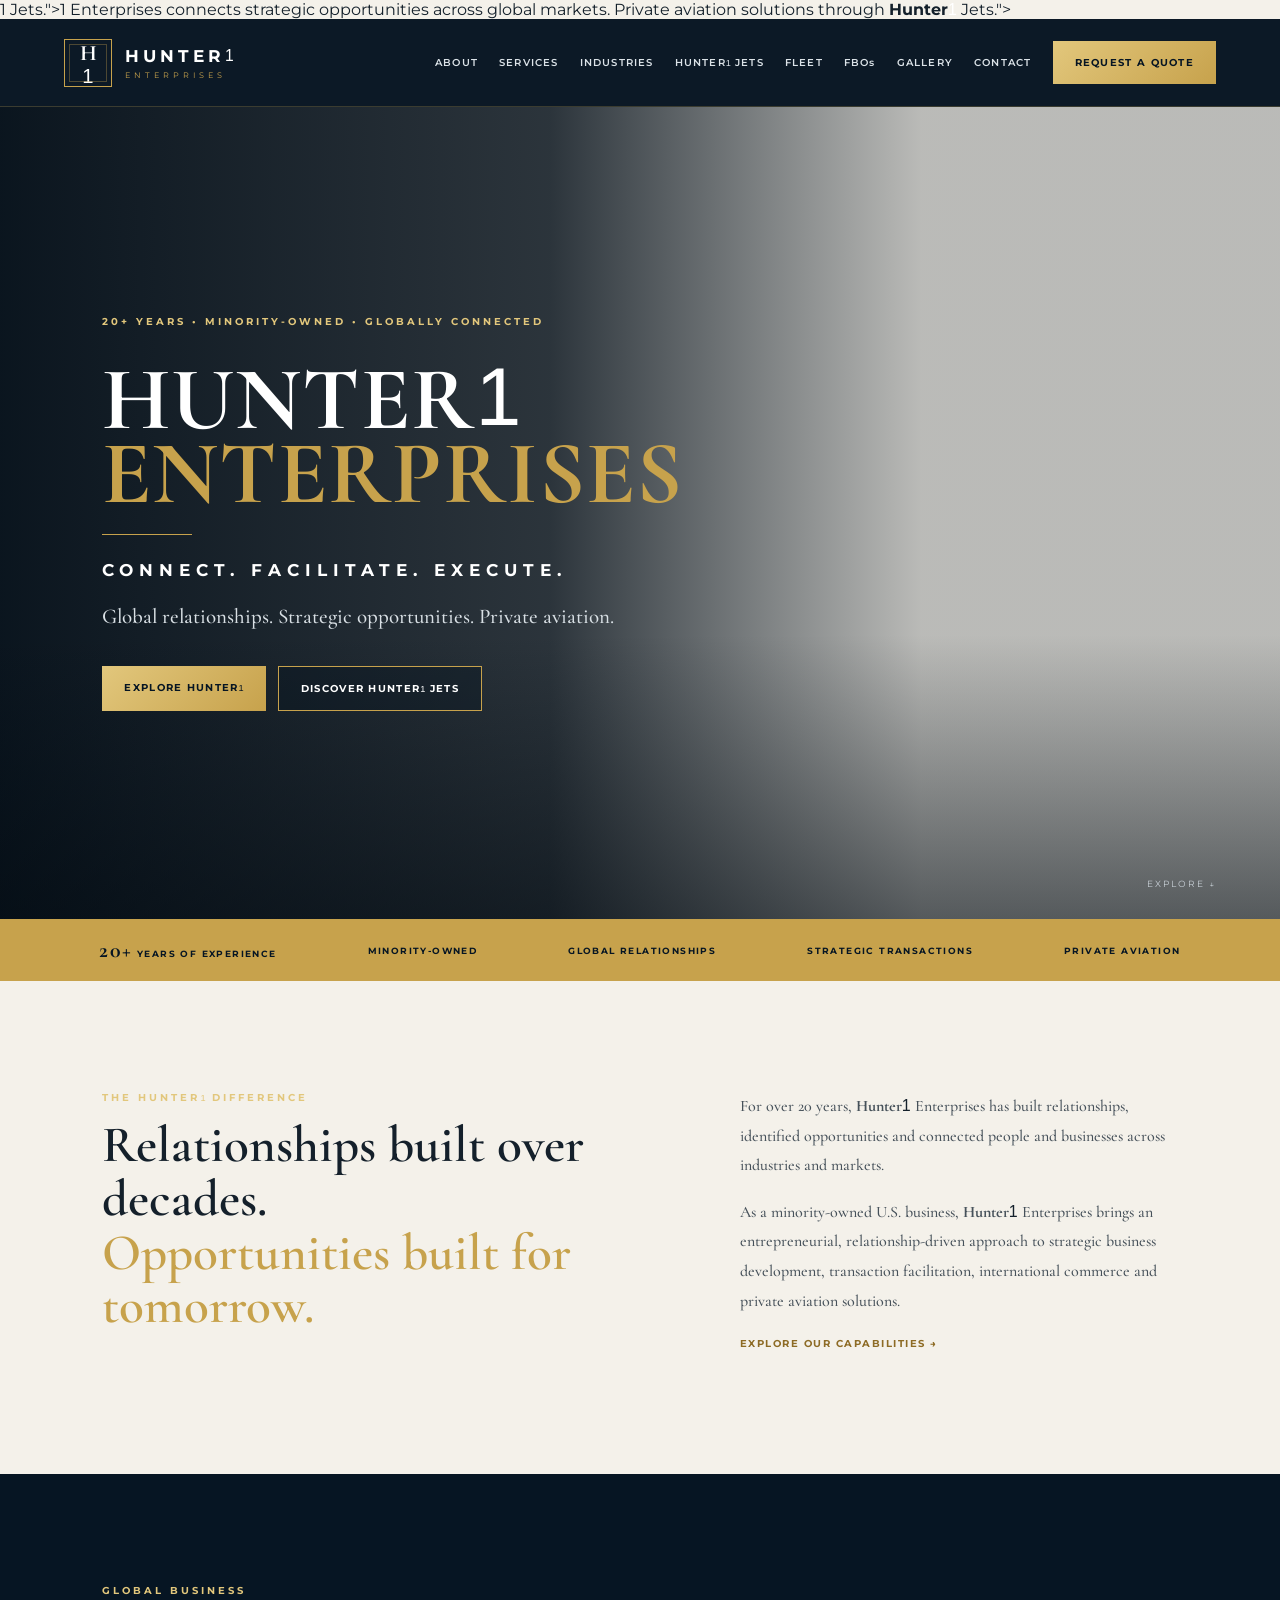
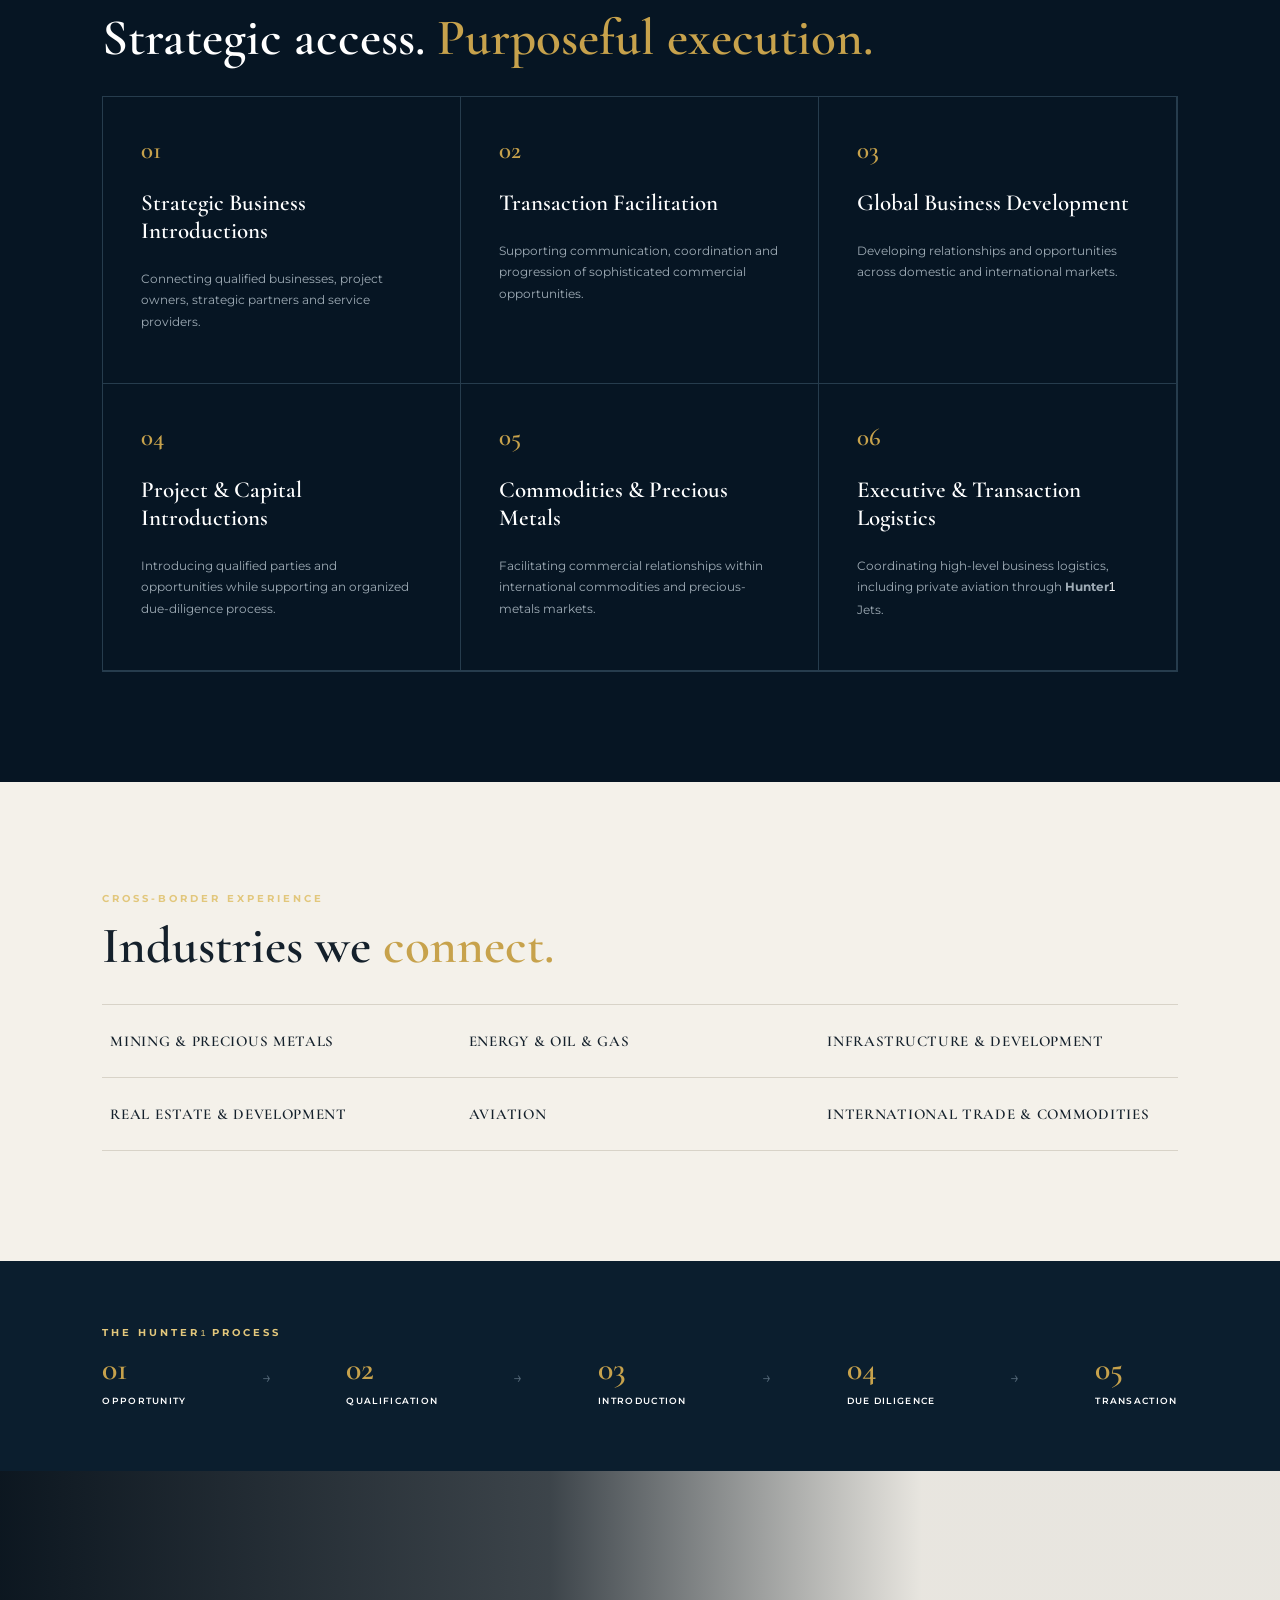
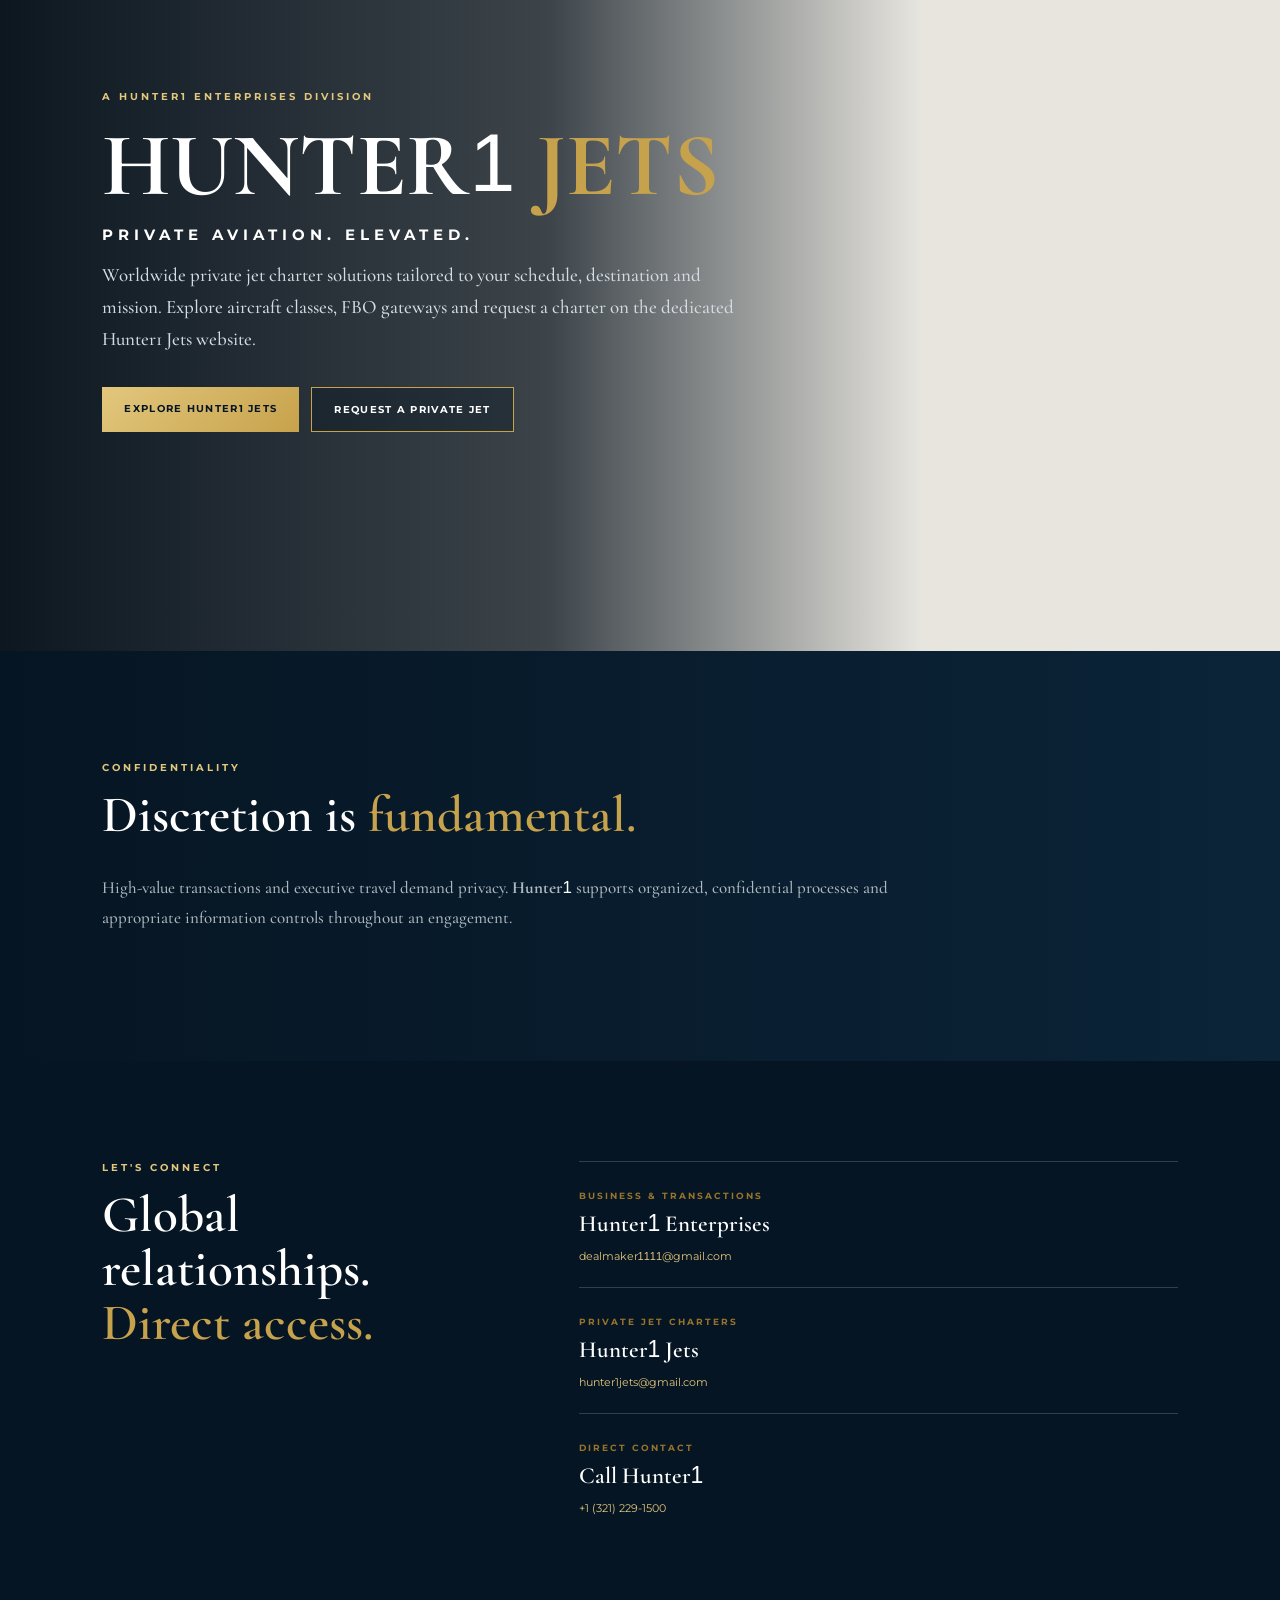
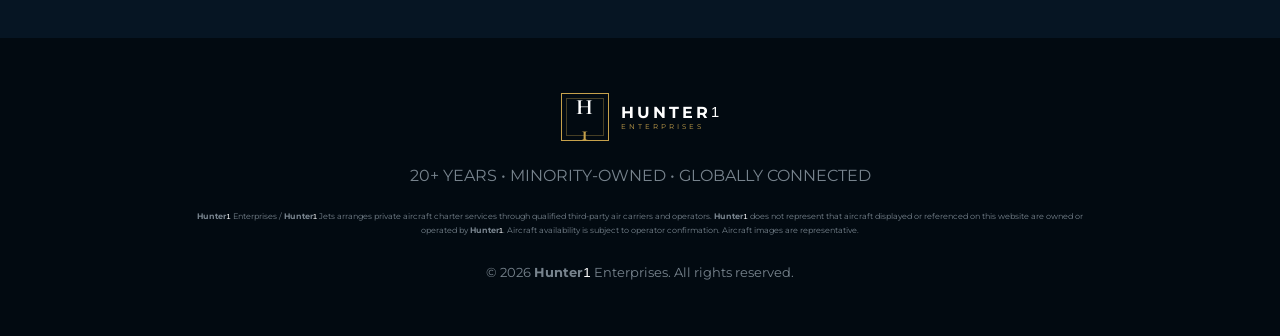
==== commit b3a5ccea: "Update Hunter1 Jets email to hunter1jets@gmail.com" ====
--- a/index.html
+++ b/index.html
@@ -7,6 +7,6 @@
 <section id="industries" class="section"><p class="eyebrow">CROSS-BORDER EXPERIENCE</p><h2>Industries we <em>connect.</em></h2><div class="industry-grid"><div>MINING & PRECIOUS METALS</div><div>ENERGY & OIL & GAS</div><div>INFRASTRUCTURE & DEVELOPMENT</div><div>REAL ESTATE & DEVELOPMENT</div><div>AVIATION</div><div>INTERNATIONAL TRADE & COMMODITIES</div></div></section>
 <section class="process"><p class="eyebrow">THE HUNTER<span class="one">1</span> PROCESS</p><div class="process-row"><span>01<small>OPPORTUNITY</small></span><i>→</i><span>02<small>QUALIFICATION</small></span><i>→</i><span>03<small>INTRODUCTION</small></span><i>→</i><span>04<small>DUE DILIGENCE</small></span><i>→</i><span>05<small>TRANSACTION</small></span></div></section>
 <section id="jets" class="jet-hero"><div class="jet-copy"><p class="eyebrow">A HUNTER1 ENTERPRISES DIVISION</p><h2>HUNTER<span class="one">1</span> <em>JETS</em></h2><h3>PRIVATE AVIATION. ELEVATED.</h3><p>Worldwide private jet charter solutions tailored to your schedule, destination and mission. Explore aircraft classes, FBO gateways and request a charter on the dedicated Hunter1 Jets website.</p><div class="actions"><a class="btn" href="jets.html">EXPLORE HUNTER1 JETS</a><a class="btn ghost" href="jets.html#quote">REQUEST A PRIVATE JET</a></div></div></section><section class="privacy"><p class="eyebrow">CONFIDENTIALITY</p><h2>Discretion is <em>fundamental.</em></h2><p>High-value transactions and executive travel demand privacy. <strong class="hunter-name">Hunter<span class="body-one">1</span></strong> supports organized, confidential processes and appropriate information controls throughout an engagement.</p></section>
-<section id="contact" class="contact"><div><p class="eyebrow">LET'S CONNECT</p><h2>Global relationships.<br><em>Direct access.</em></h2></div><div class="contact-cards"><article><span>BUSINESS & TRANSACTIONS</span><h3>Hunter<span class="body-one">1</span> Enterprises</h3><a class="contact-email" href="mailto:dealmaker1111@gmail.com">dealmaker<span class="email-one">1</span><span class="email-one">1</span><span class="email-one">1</span><span class="email-one">1</span>@gmail.com</a></article><article><span>PRIVATE JET CHARTERS</span><h3>Hunter<span class="body-one">1</span> Jets</h3><a href="mailto:info@hunter1jets.com">info@hunter1jets.com</a></article><article><span>DIRECT CONTACT</span><h3>Call Hunter<span class="body-one">1</span></h3><a href="tel:+13212291500">+1 (321) 229-1500</a></article></div></section></main>
+<section id="contact" class="contact"><div><p class="eyebrow">LET'S CONNECT</p><h2>Global relationships.<br><em>Direct access.</em></h2></div><div class="contact-cards"><article><span>BUSINESS & TRANSACTIONS</span><h3>Hunter<span class="body-one">1</span> Enterprises</h3><a class="contact-email" href="mailto:dealmaker1111@gmail.com">dealmaker<span class="email-one">1</span><span class="email-one">1</span><span class="email-one">1</span><span class="email-one">1</span>@gmail.com</a></article><article><span>PRIVATE JET CHARTERS</span><h3>Hunter<span class="body-one">1</span> Jets</h3><a href="mailto:hunter1jets@gmail.com">hunter1jets@gmail.com</a></article><article><span>DIRECT CONTACT</span><h3>Call Hunter<span class="body-one">1</span></h3><a href="tel:+13212291500">+1 (321) 229-1500</a></article></div></section></main>
 <footer><div class="footerbrand"><span class="mark">H<span>1</span></span><div><b>HUNTER<span class="one">1</span></b><small>ENTERPRISES</small></div></div><p>20+ YEARS • MINORITY-OWNED • GLOBALLY CONNECTED</p><p class="legal"><strong class="hunter-name">Hunter<span class="body-one">1</span></strong> Enterprises / <strong class="hunter-name">Hunter<span class="body-one">1</span></strong> Jets arranges private aircraft charter services through qualified third-party air carriers and operators. <strong class="hunter-name">Hunter<span class="body-one">1</span></strong> does not represent that aircraft displayed or referenced on this website are owned or operated by <strong class="hunter-name">Hunter<span class="body-one">1</span></strong>. Aircraft availability is subject to operator confirmation. Aircraft images are representative.</p><small>© 2026 <strong class="hunter-name">Hunter<span class="body-one">1</span></strong> Enterprises. All rights reserved.</small></footer>
 <script>document.querySelector('.menu').onclick=()=>document.querySelector('nav').classList.toggle('open');document.querySelectorAll('[data-aircraft]').forEach(a=>a.onclick=()=>{document.querySelector('#aircraftSelect').value=a.dataset.aircraft});document.querySelectorAll('nav a').forEach(a=>a.onclick=()=>document.querySelector('nav').classList.remove('open'));n.replaceWith(frag)});const gu=document.querySelector('#hunterGalleryUpload');if(gu){gu.addEventListener('change',e=>{const files=[...e.target.files];const grid=document.querySelector('#galleryGrid');const cat=document.querySelector('#galleryCategory').value;document.querySelector('#uploadStatus').textContent=files.length?files.length+' photo'+(files.length>1?'s':'')+' ready for preview.':'No photos selected.';files.forEach(file=>{const url=URL.createObjectURL(file);const fig=document.createElement('figure');fig.className='preview-photo';fig.innerHTML='<img alt="Hunter<span class="body-one">1</span> uploaded preview"><figcaption></figcaption>';fig.querySelector('img').src=url;fig.querySelector('figcaption').textContent=cat+' • PREVIEW';grid.prepend(fig)})})}</script></body></html>
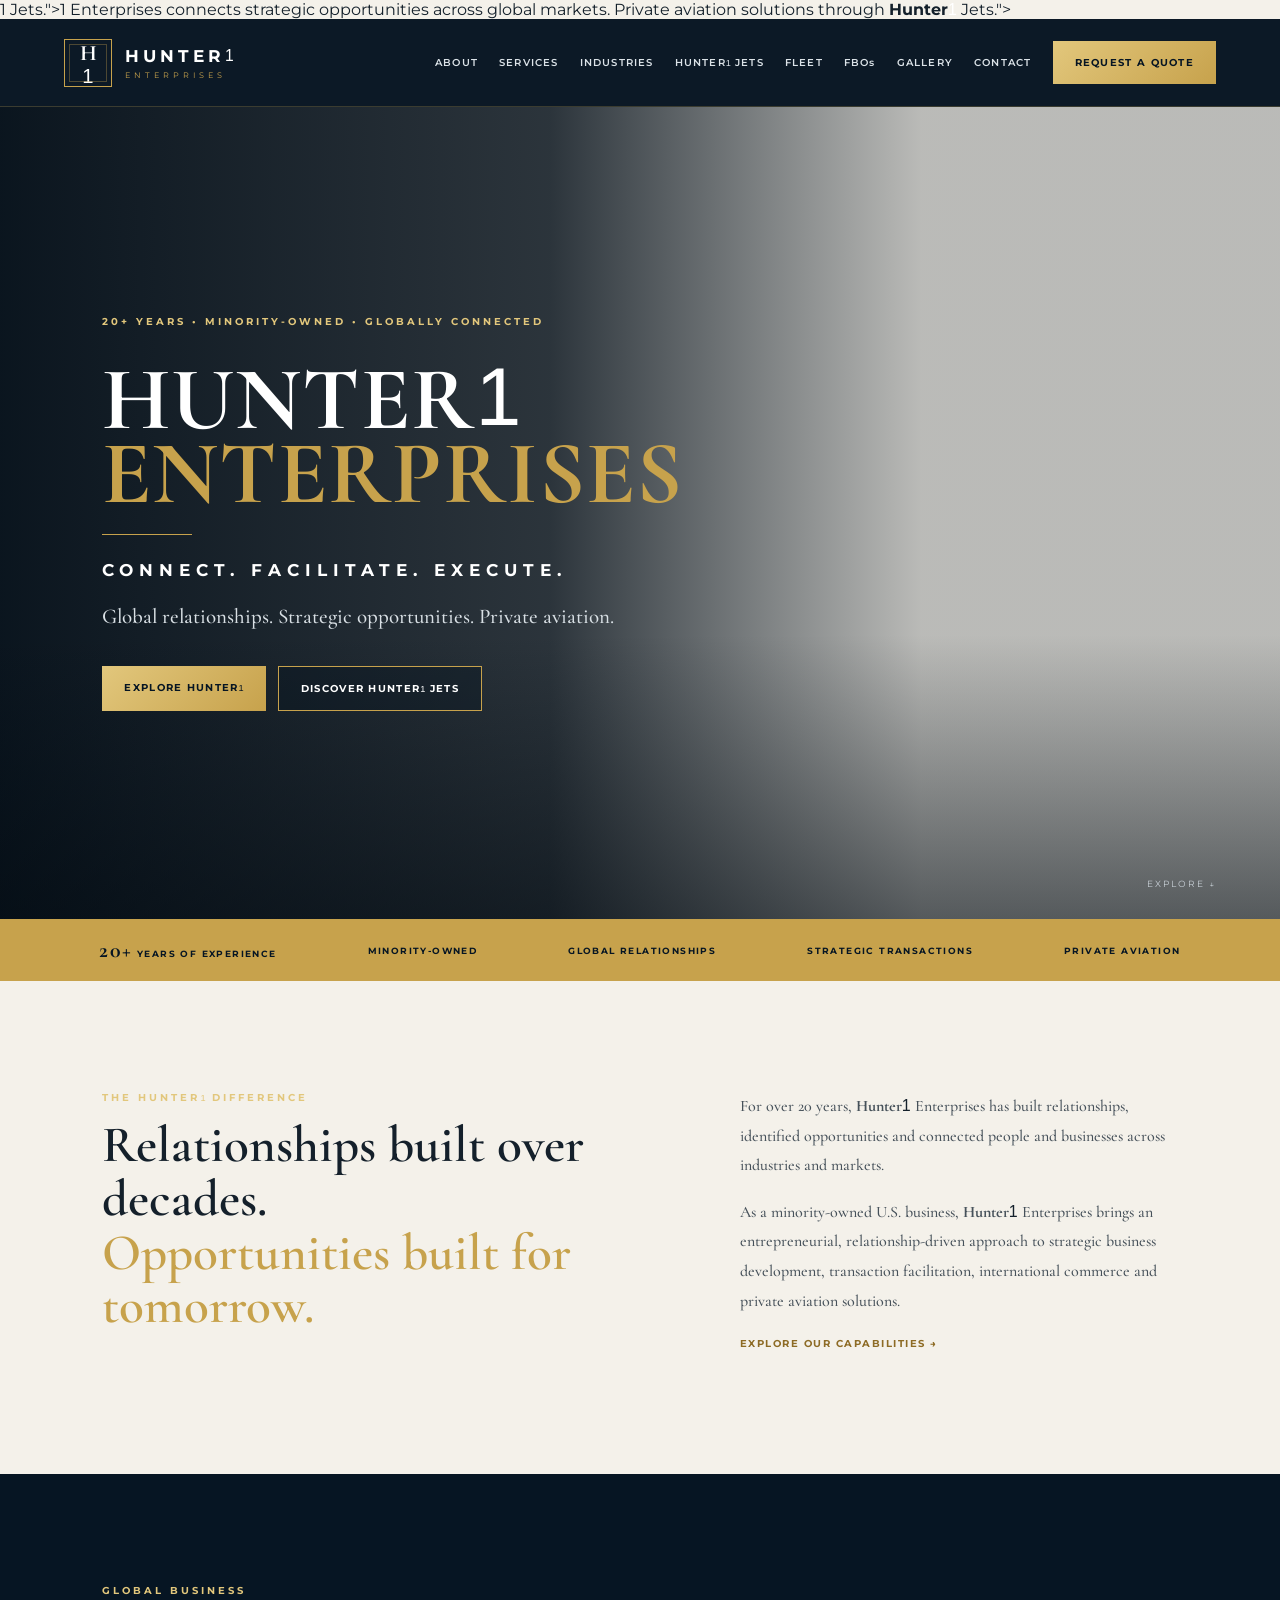
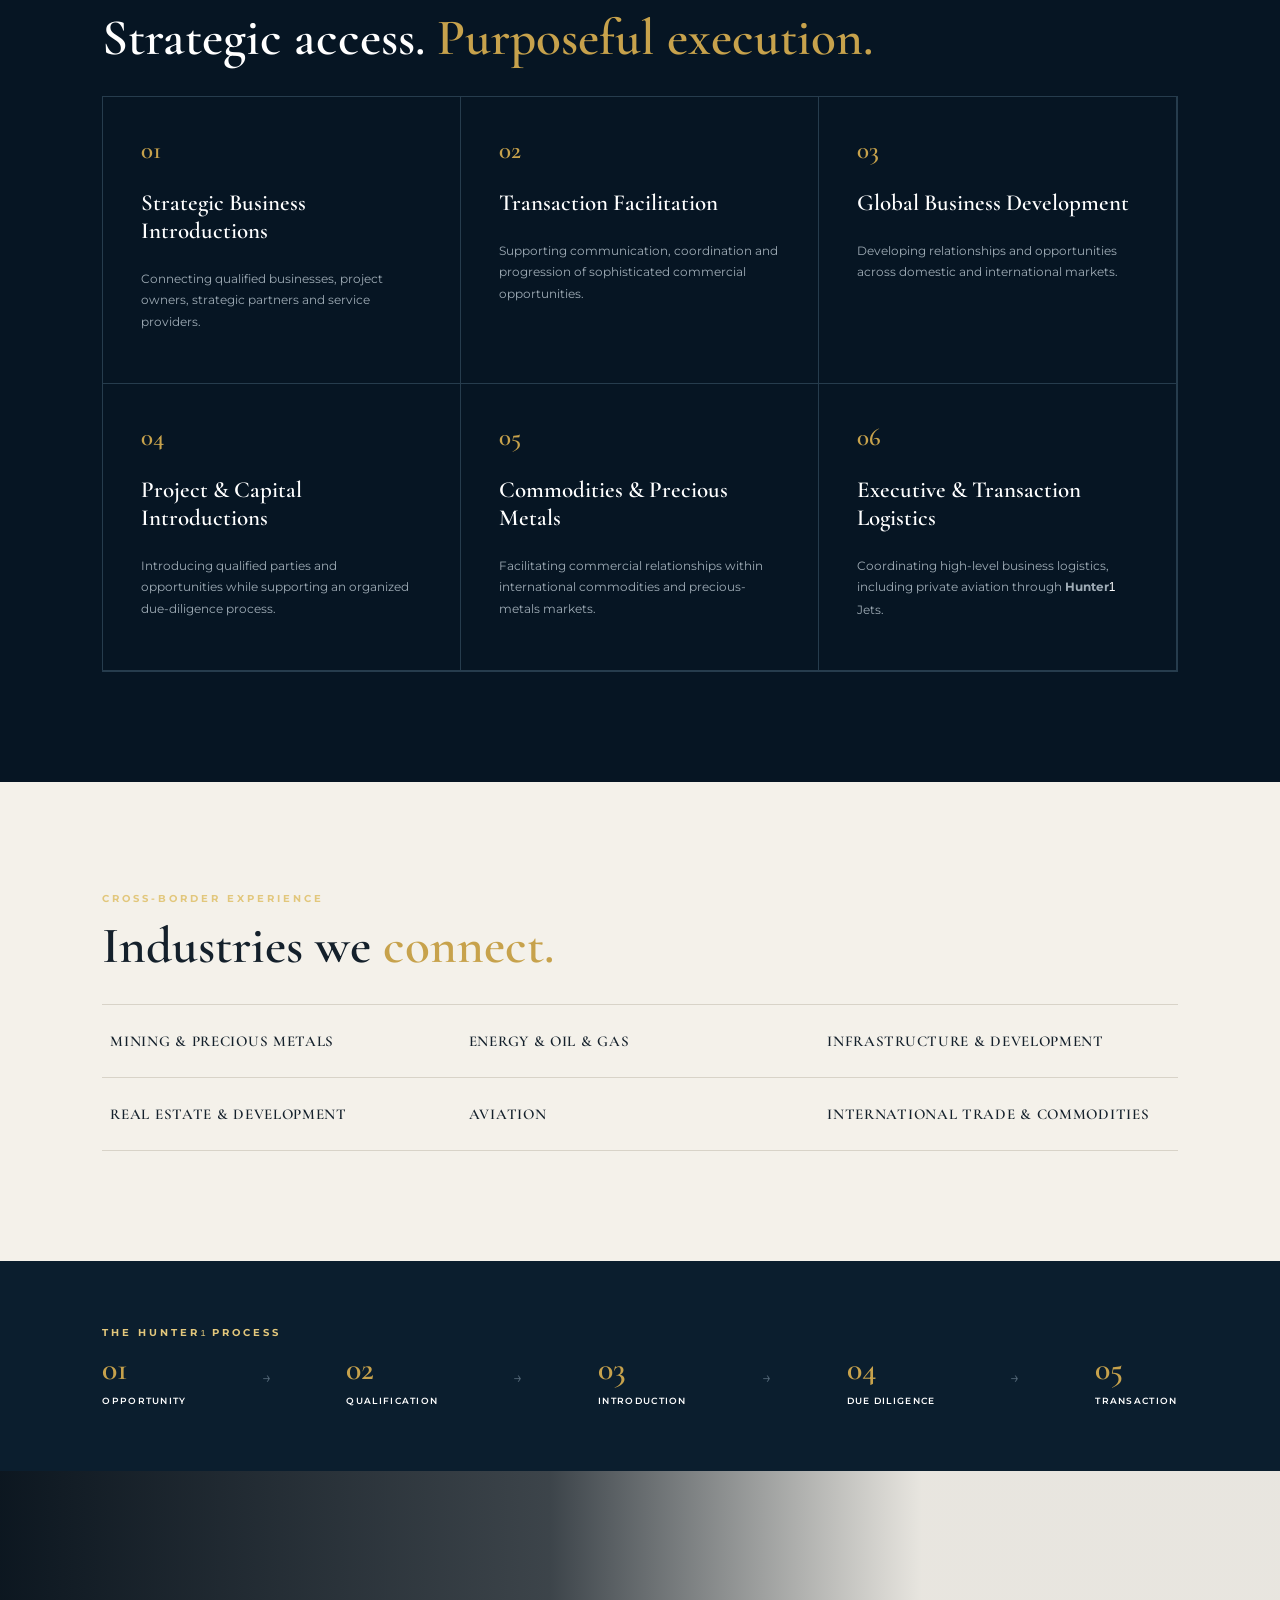
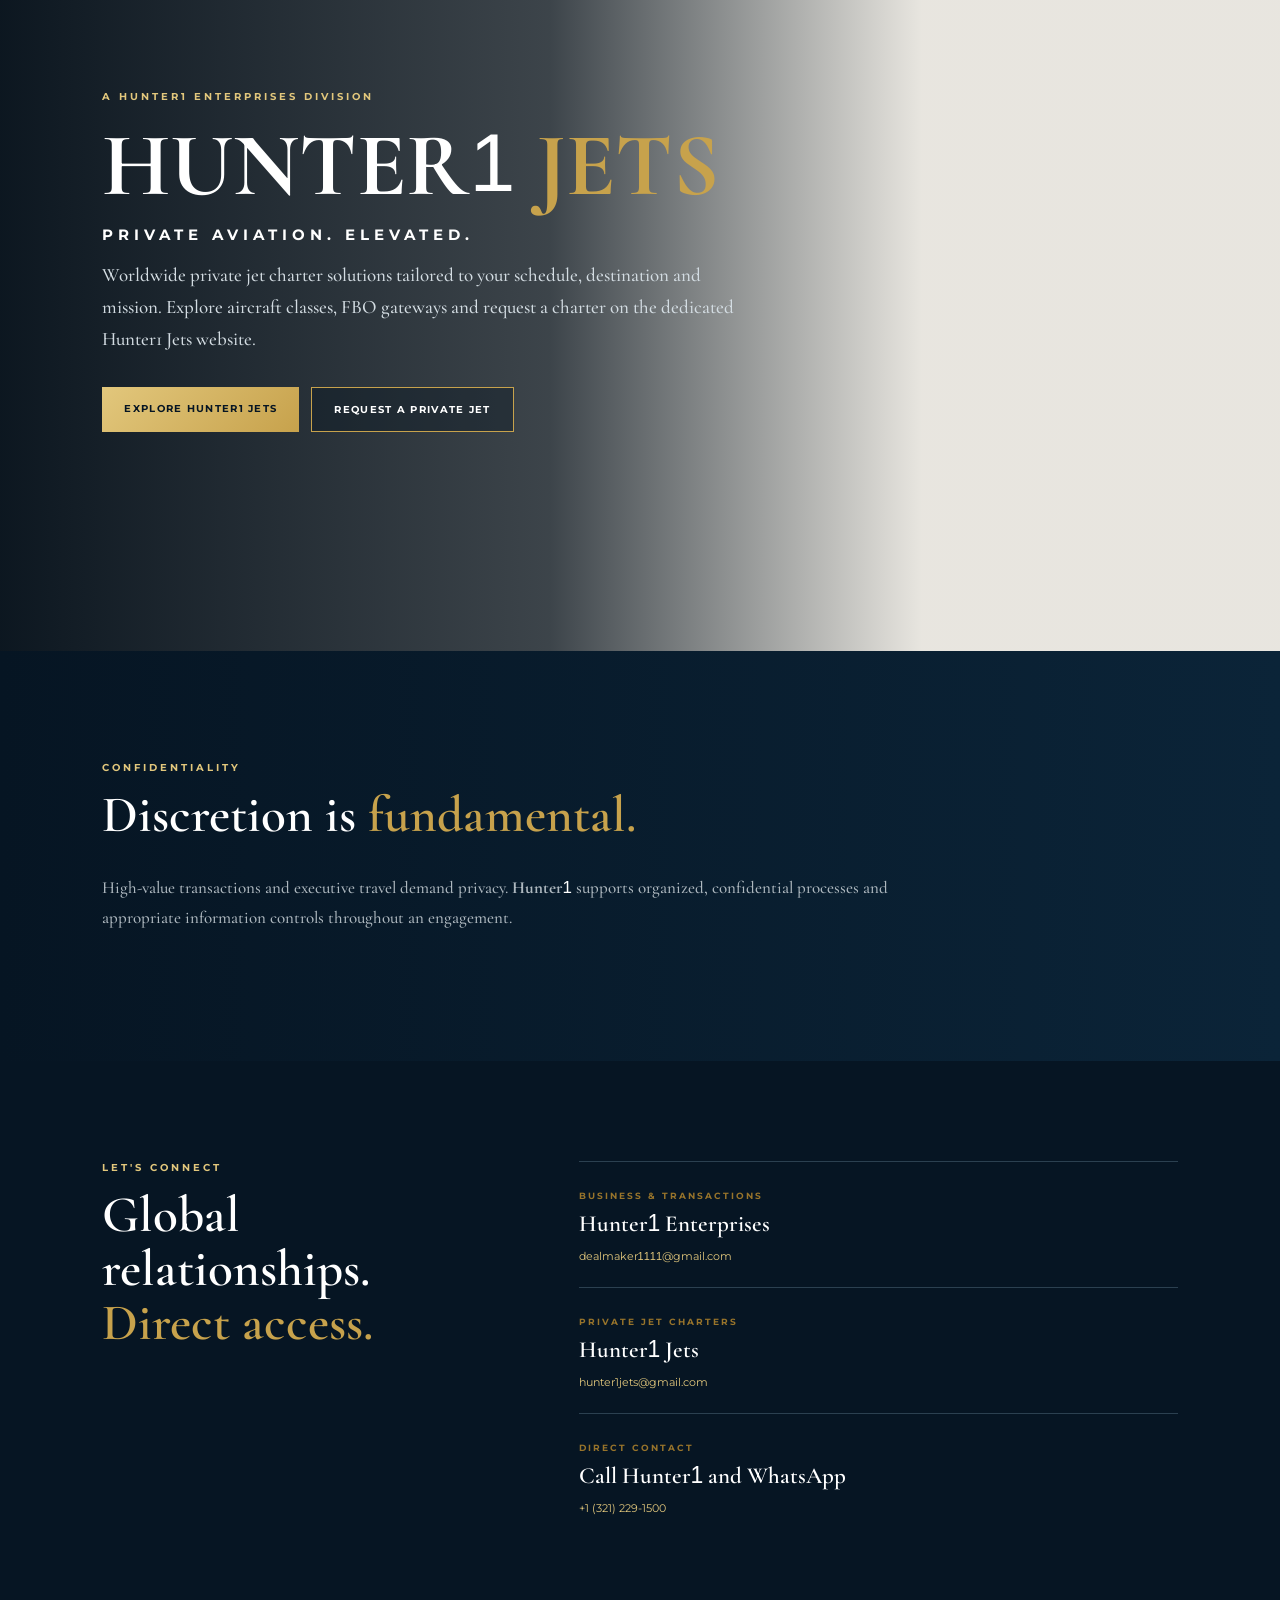
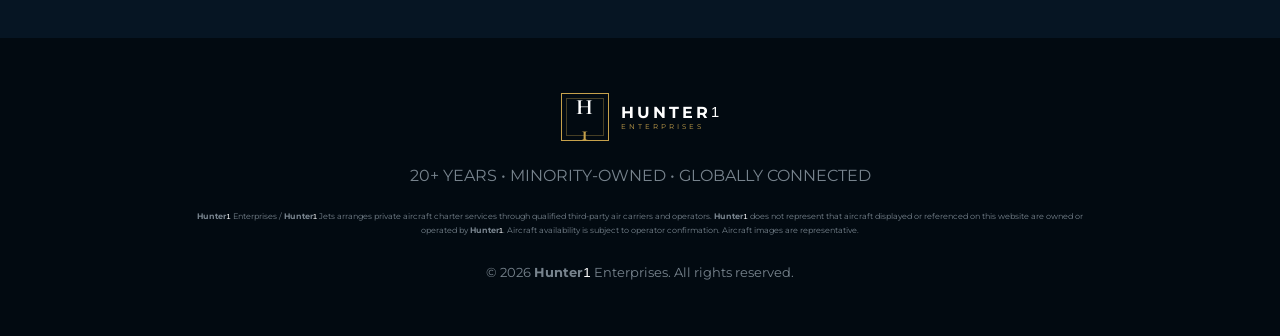
==== commit 031e6789: "Add WhatsApp to Hunter1 direct contact label" ====
--- a/index.html
+++ b/index.html
@@ -7,6 +7,6 @@
 <section id="industries" class="section"><p class="eyebrow">CROSS-BORDER EXPERIENCE</p><h2>Industries we <em>connect.</em></h2><div class="industry-grid"><div>MINING & PRECIOUS METALS</div><div>ENERGY & OIL & GAS</div><div>INFRASTRUCTURE & DEVELOPMENT</div><div>REAL ESTATE & DEVELOPMENT</div><div>AVIATION</div><div>INTERNATIONAL TRADE & COMMODITIES</div></div></section>
 <section class="process"><p class="eyebrow">THE HUNTER<span class="one">1</span> PROCESS</p><div class="process-row"><span>01<small>OPPORTUNITY</small></span><i>→</i><span>02<small>QUALIFICATION</small></span><i>→</i><span>03<small>INTRODUCTION</small></span><i>→</i><span>04<small>DUE DILIGENCE</small></span><i>→</i><span>05<small>TRANSACTION</small></span></div></section>
 <section id="jets" class="jet-hero"><div class="jet-copy"><p class="eyebrow">A HUNTER1 ENTERPRISES DIVISION</p><h2>HUNTER<span class="one">1</span> <em>JETS</em></h2><h3>PRIVATE AVIATION. ELEVATED.</h3><p>Worldwide private jet charter solutions tailored to your schedule, destination and mission. Explore aircraft classes, FBO gateways and request a charter on the dedicated Hunter1 Jets website.</p><div class="actions"><a class="btn" href="jets.html">EXPLORE HUNTER1 JETS</a><a class="btn ghost" href="jets.html#quote">REQUEST A PRIVATE JET</a></div></div></section><section class="privacy"><p class="eyebrow">CONFIDENTIALITY</p><h2>Discretion is <em>fundamental.</em></h2><p>High-value transactions and executive travel demand privacy. <strong class="hunter-name">Hunter<span class="body-one">1</span></strong> supports organized, confidential processes and appropriate information controls throughout an engagement.</p></section>
-<section id="contact" class="contact"><div><p class="eyebrow">LET'S CONNECT</p><h2>Global relationships.<br><em>Direct access.</em></h2></div><div class="contact-cards"><article><span>BUSINESS & TRANSACTIONS</span><h3>Hunter<span class="body-one">1</span> Enterprises</h3><a class="contact-email" href="mailto:dealmaker1111@gmail.com">dealmaker<span class="email-one">1</span><span class="email-one">1</span><span class="email-one">1</span><span class="email-one">1</span>@gmail.com</a></article><article><span>PRIVATE JET CHARTERS</span><h3>Hunter<span class="body-one">1</span> Jets</h3><a href="mailto:hunter1jets@gmail.com">hunter1jets@gmail.com</a></article><article><span>DIRECT CONTACT</span><h3>Call Hunter<span class="body-one">1</span></h3><a href="tel:+13212291500">+1 (321) 229-1500</a></article></div></section></main>
+<section id="contact" class="contact"><div><p class="eyebrow">LET'S CONNECT</p><h2>Global relationships.<br><em>Direct access.</em></h2></div><div class="contact-cards"><article><span>BUSINESS & TRANSACTIONS</span><h3>Hunter<span class="body-one">1</span> Enterprises</h3><a class="contact-email" href="mailto:dealmaker1111@gmail.com">dealmaker<span class="email-one">1</span><span class="email-one">1</span><span class="email-one">1</span><span class="email-one">1</span>@gmail.com</a></article><article><span>PRIVATE JET CHARTERS</span><h3>Hunter<span class="body-one">1</span> Jets</h3><a href="mailto:hunter1jets@gmail.com">hunter1jets@gmail.com</a></article><article><span>DIRECT CONTACT</span><h3>Call Hunter<span class="body-one">1</span> and WhatsApp</h3><a href="tel:+13212291500">+1 (321) 229-1500</a></article></div></section></main>
 <footer><div class="footerbrand"><span class="mark">H<span>1</span></span><div><b>HUNTER<span class="one">1</span></b><small>ENTERPRISES</small></div></div><p>20+ YEARS • MINORITY-OWNED • GLOBALLY CONNECTED</p><p class="legal"><strong class="hunter-name">Hunter<span class="body-one">1</span></strong> Enterprises / <strong class="hunter-name">Hunter<span class="body-one">1</span></strong> Jets arranges private aircraft charter services through qualified third-party air carriers and operators. <strong class="hunter-name">Hunter<span class="body-one">1</span></strong> does not represent that aircraft displayed or referenced on this website are owned or operated by <strong class="hunter-name">Hunter<span class="body-one">1</span></strong>. Aircraft availability is subject to operator confirmation. Aircraft images are representative.</p><small>© 2026 <strong class="hunter-name">Hunter<span class="body-one">1</span></strong> Enterprises. All rights reserved.</small></footer>
 <script>document.querySelector('.menu').onclick=()=>document.querySelector('nav').classList.toggle('open');document.querySelectorAll('[data-aircraft]').forEach(a=>a.onclick=()=>{document.querySelector('#aircraftSelect').value=a.dataset.aircraft});document.querySelectorAll('nav a').forEach(a=>a.onclick=()=>document.querySelector('nav').classList.remove('open'));n.replaceWith(frag)});const gu=document.querySelector('#hunterGalleryUpload');if(gu){gu.addEventListener('change',e=>{const files=[...e.target.files];const grid=document.querySelector('#galleryGrid');const cat=document.querySelector('#galleryCategory').value;document.querySelector('#uploadStatus').textContent=files.length?files.length+' photo'+(files.length>1?'s':'')+' ready for preview.':'No photos selected.';files.forEach(file=>{const url=URL.createObjectURL(file);const fig=document.createElement('figure');fig.className='preview-photo';fig.innerHTML='<img alt="Hunter<span class="body-one">1</span> uploaded preview"><figcaption></figcaption>';fig.querySelector('img').src=url;fig.querySelector('figcaption').textContent=cat+' • PREVIEW';grid.prepend(fig)})})}</script></body></html>
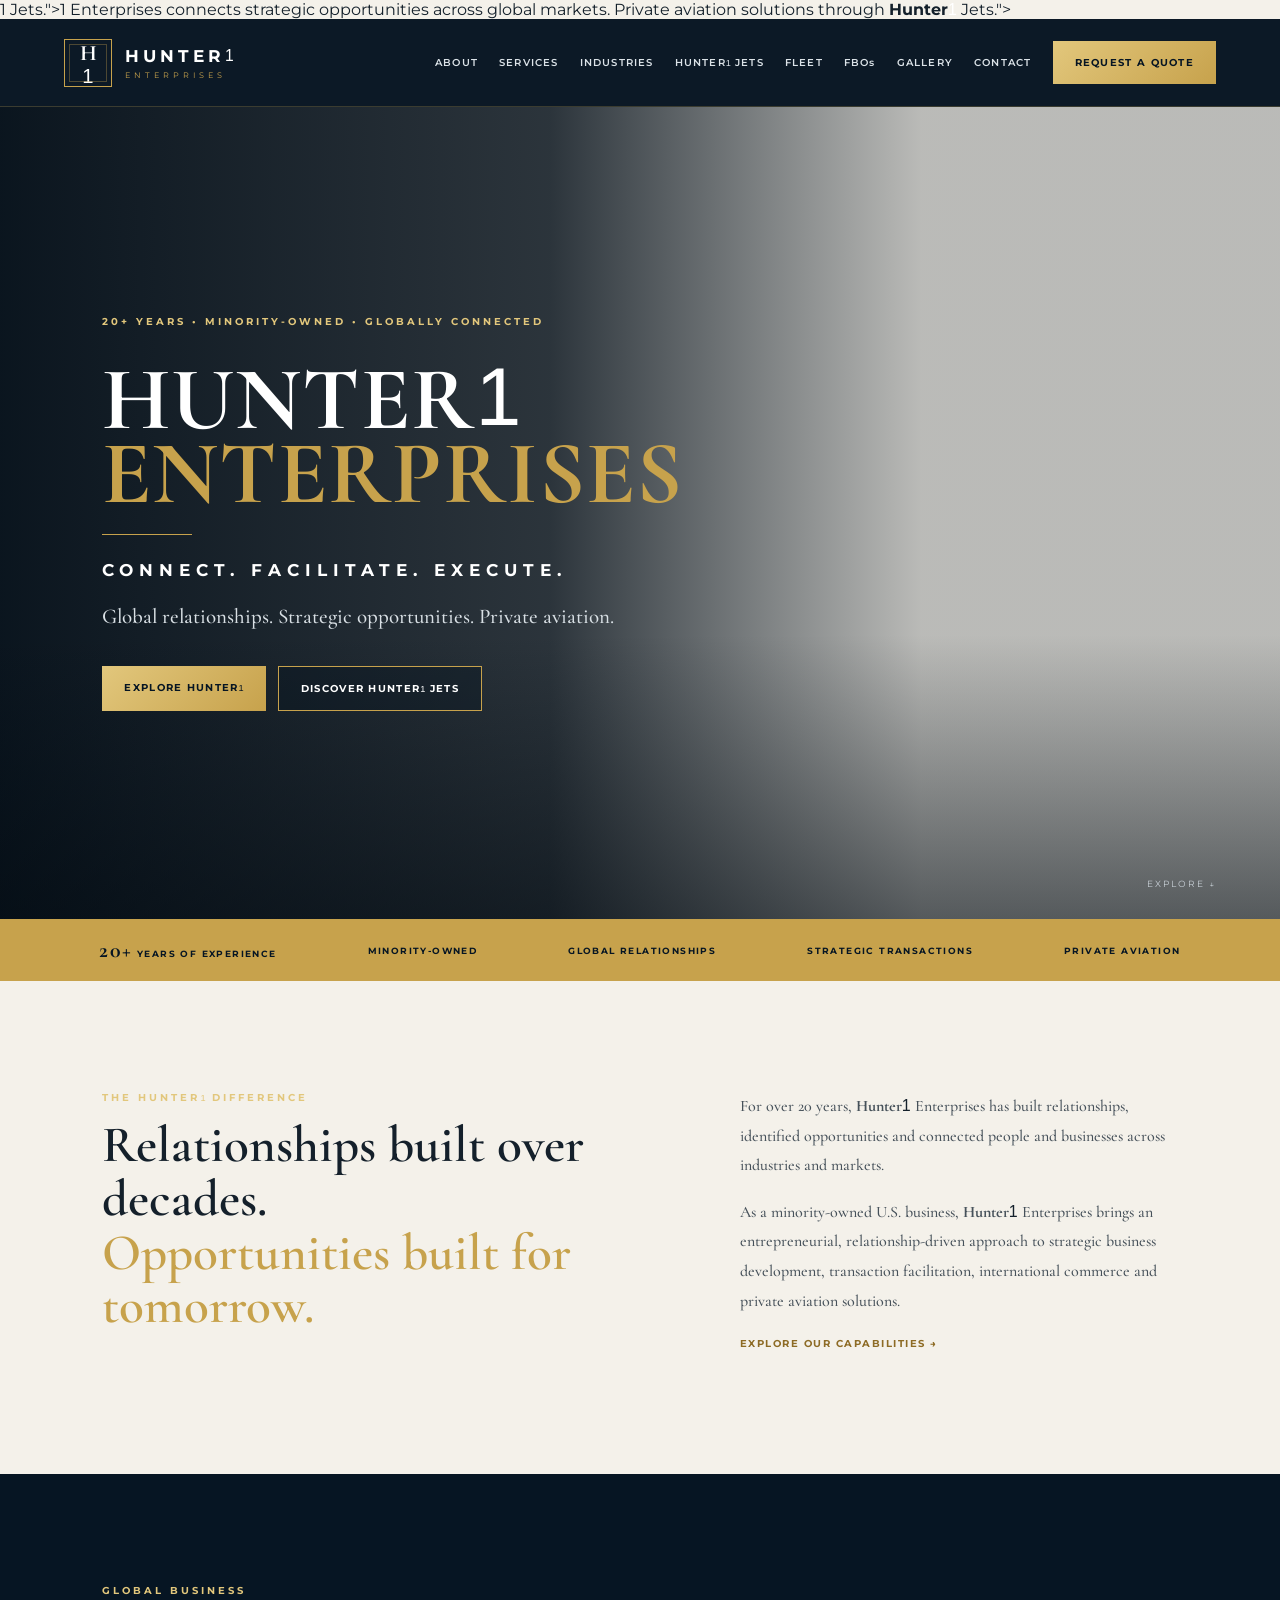
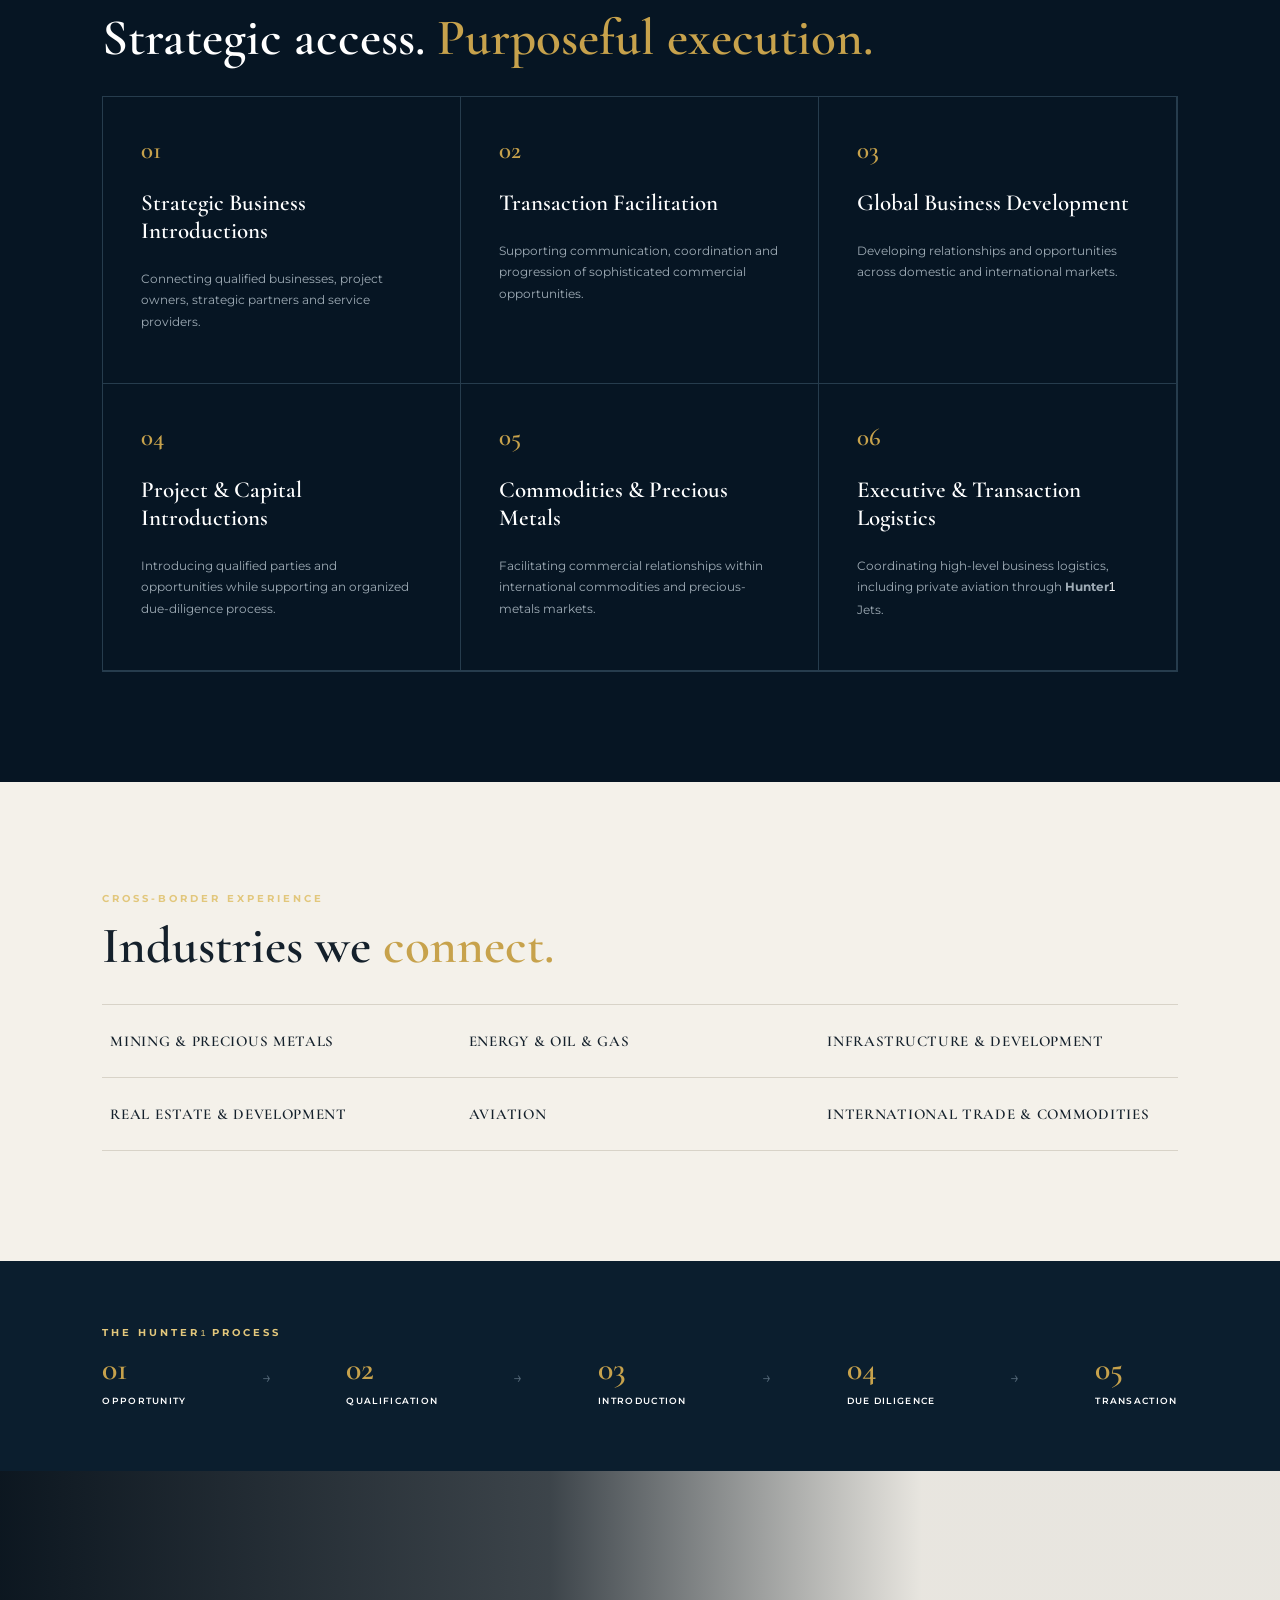
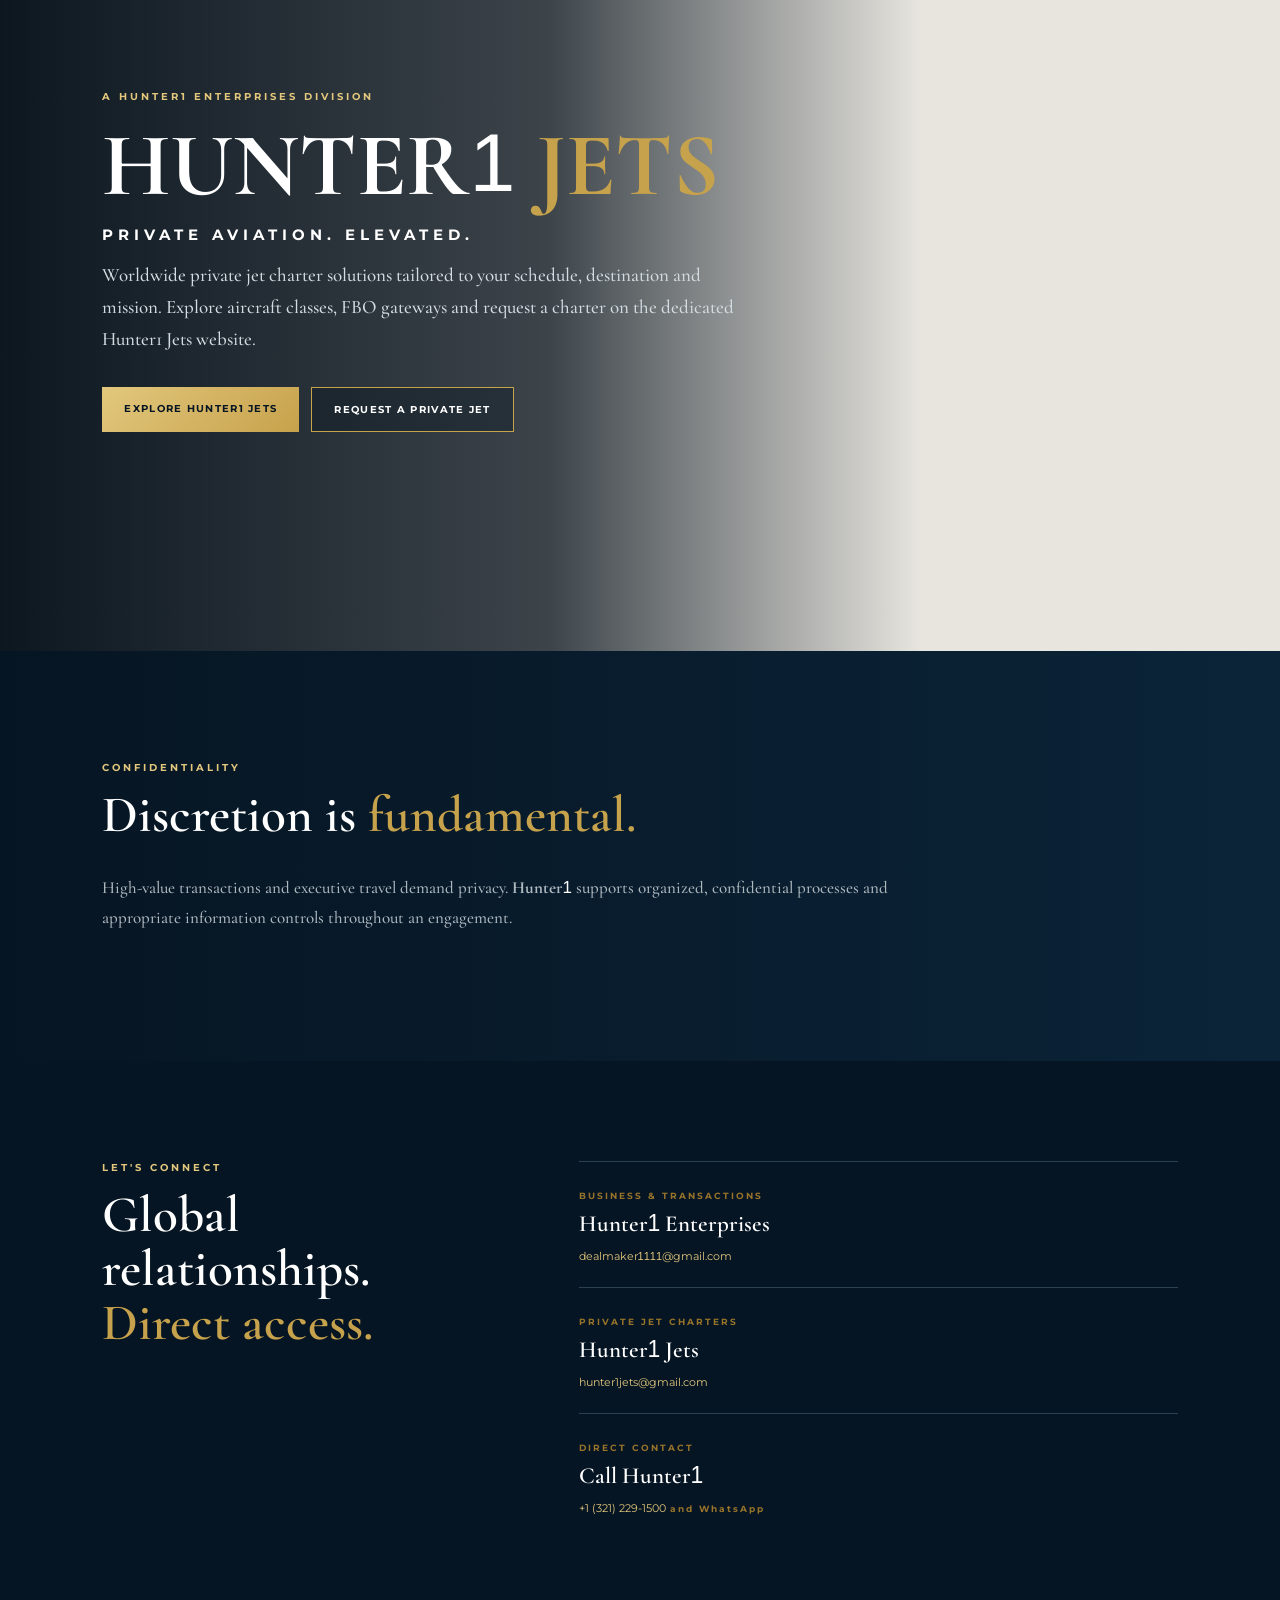
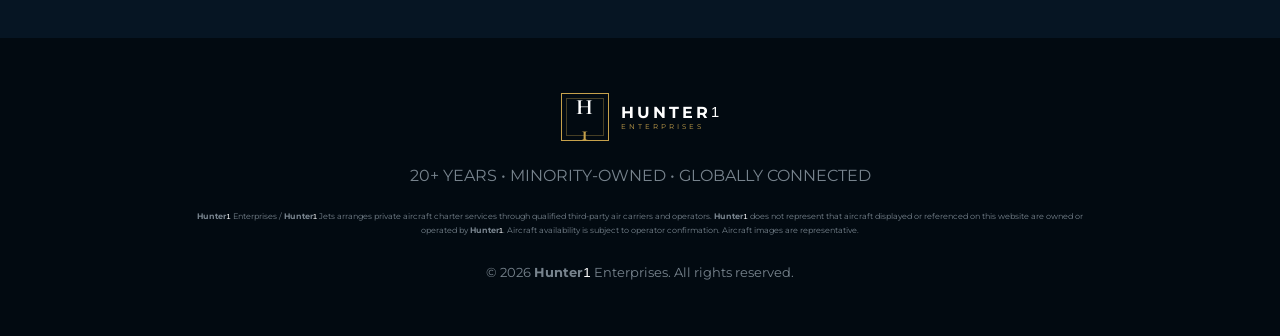
==== commit c498370b: "Move WhatsApp label after phone number" ====
--- a/index.html
+++ b/index.html
@@ -7,6 +7,6 @@
 <section id="industries" class="section"><p class="eyebrow">CROSS-BORDER EXPERIENCE</p><h2>Industries we <em>connect.</em></h2><div class="industry-grid"><div>MINING & PRECIOUS METALS</div><div>ENERGY & OIL & GAS</div><div>INFRASTRUCTURE & DEVELOPMENT</div><div>REAL ESTATE & DEVELOPMENT</div><div>AVIATION</div><div>INTERNATIONAL TRADE & COMMODITIES</div></div></section>
 <section class="process"><p class="eyebrow">THE HUNTER<span class="one">1</span> PROCESS</p><div class="process-row"><span>01<small>OPPORTUNITY</small></span><i>→</i><span>02<small>QUALIFICATION</small></span><i>→</i><span>03<small>INTRODUCTION</small></span><i>→</i><span>04<small>DUE DILIGENCE</small></span><i>→</i><span>05<small>TRANSACTION</small></span></div></section>
 <section id="jets" class="jet-hero"><div class="jet-copy"><p class="eyebrow">A HUNTER1 ENTERPRISES DIVISION</p><h2>HUNTER<span class="one">1</span> <em>JETS</em></h2><h3>PRIVATE AVIATION. ELEVATED.</h3><p>Worldwide private jet charter solutions tailored to your schedule, destination and mission. Explore aircraft classes, FBO gateways and request a charter on the dedicated Hunter1 Jets website.</p><div class="actions"><a class="btn" href="jets.html">EXPLORE HUNTER1 JETS</a><a class="btn ghost" href="jets.html#quote">REQUEST A PRIVATE JET</a></div></div></section><section class="privacy"><p class="eyebrow">CONFIDENTIALITY</p><h2>Discretion is <em>fundamental.</em></h2><p>High-value transactions and executive travel demand privacy. <strong class="hunter-name">Hunter<span class="body-one">1</span></strong> supports organized, confidential processes and appropriate information controls throughout an engagement.</p></section>
-<section id="contact" class="contact"><div><p class="eyebrow">LET'S CONNECT</p><h2>Global relationships.<br><em>Direct access.</em></h2></div><div class="contact-cards"><article><span>BUSINESS & TRANSACTIONS</span><h3>Hunter<span class="body-one">1</span> Enterprises</h3><a class="contact-email" href="mailto:dealmaker1111@gmail.com">dealmaker<span class="email-one">1</span><span class="email-one">1</span><span class="email-one">1</span><span class="email-one">1</span>@gmail.com</a></article><article><span>PRIVATE JET CHARTERS</span><h3>Hunter<span class="body-one">1</span> Jets</h3><a href="mailto:hunter1jets@gmail.com">hunter1jets@gmail.com</a></article><article><span>DIRECT CONTACT</span><h3>Call Hunter<span class="body-one">1</span> and WhatsApp</h3><a href="tel:+13212291500">+1 (321) 229-1500</a></article></div></section></main>
+<section id="contact" class="contact"><div><p class="eyebrow">LET'S CONNECT</p><h2>Global relationships.<br><em>Direct access.</em></h2></div><div class="contact-cards"><article><span>BUSINESS & TRANSACTIONS</span><h3>Hunter<span class="body-one">1</span> Enterprises</h3><a class="contact-email" href="mailto:dealmaker1111@gmail.com">dealmaker<span class="email-one">1</span><span class="email-one">1</span><span class="email-one">1</span><span class="email-one">1</span>@gmail.com</a></article><article><span>PRIVATE JET CHARTERS</span><h3>Hunter<span class="body-one">1</span> Jets</h3><a href="mailto:hunter1jets@gmail.com">hunter1jets@gmail.com</a></article><article><span>DIRECT CONTACT</span><h3>Call Hunter<span class="body-one">1</span></h3><a href="tel:+13212291500">+1 (321) 229-1500</a> <span class="whatsapp-label">and WhatsApp</span></article></div></section></main>
 <footer><div class="footerbrand"><span class="mark">H<span>1</span></span><div><b>HUNTER<span class="one">1</span></b><small>ENTERPRISES</small></div></div><p>20+ YEARS • MINORITY-OWNED • GLOBALLY CONNECTED</p><p class="legal"><strong class="hunter-name">Hunter<span class="body-one">1</span></strong> Enterprises / <strong class="hunter-name">Hunter<span class="body-one">1</span></strong> Jets arranges private aircraft charter services through qualified third-party air carriers and operators. <strong class="hunter-name">Hunter<span class="body-one">1</span></strong> does not represent that aircraft displayed or referenced on this website are owned or operated by <strong class="hunter-name">Hunter<span class="body-one">1</span></strong>. Aircraft availability is subject to operator confirmation. Aircraft images are representative.</p><small>© 2026 <strong class="hunter-name">Hunter<span class="body-one">1</span></strong> Enterprises. All rights reserved.</small></footer>
 <script>document.querySelector('.menu').onclick=()=>document.querySelector('nav').classList.toggle('open');document.querySelectorAll('[data-aircraft]').forEach(a=>a.onclick=()=>{document.querySelector('#aircraftSelect').value=a.dataset.aircraft});document.querySelectorAll('nav a').forEach(a=>a.onclick=()=>document.querySelector('nav').classList.remove('open'));n.replaceWith(frag)});const gu=document.querySelector('#hunterGalleryUpload');if(gu){gu.addEventListener('change',e=>{const files=[...e.target.files];const grid=document.querySelector('#galleryGrid');const cat=document.querySelector('#galleryCategory').value;document.querySelector('#uploadStatus').textContent=files.length?files.length+' photo'+(files.length>1?'s':'')+' ready for preview.':'No photos selected.';files.forEach(file=>{const url=URL.createObjectURL(file);const fig=document.createElement('figure');fig.className='preview-photo';fig.innerHTML='<img alt="Hunter<span class="body-one">1</span> uploaded preview"><figcaption></figcaption>';fig.querySelector('img').src=url;fig.querySelector('figcaption').textContent=cat+' • PREVIEW';grid.prepend(fig)})})}</script></body></html>
